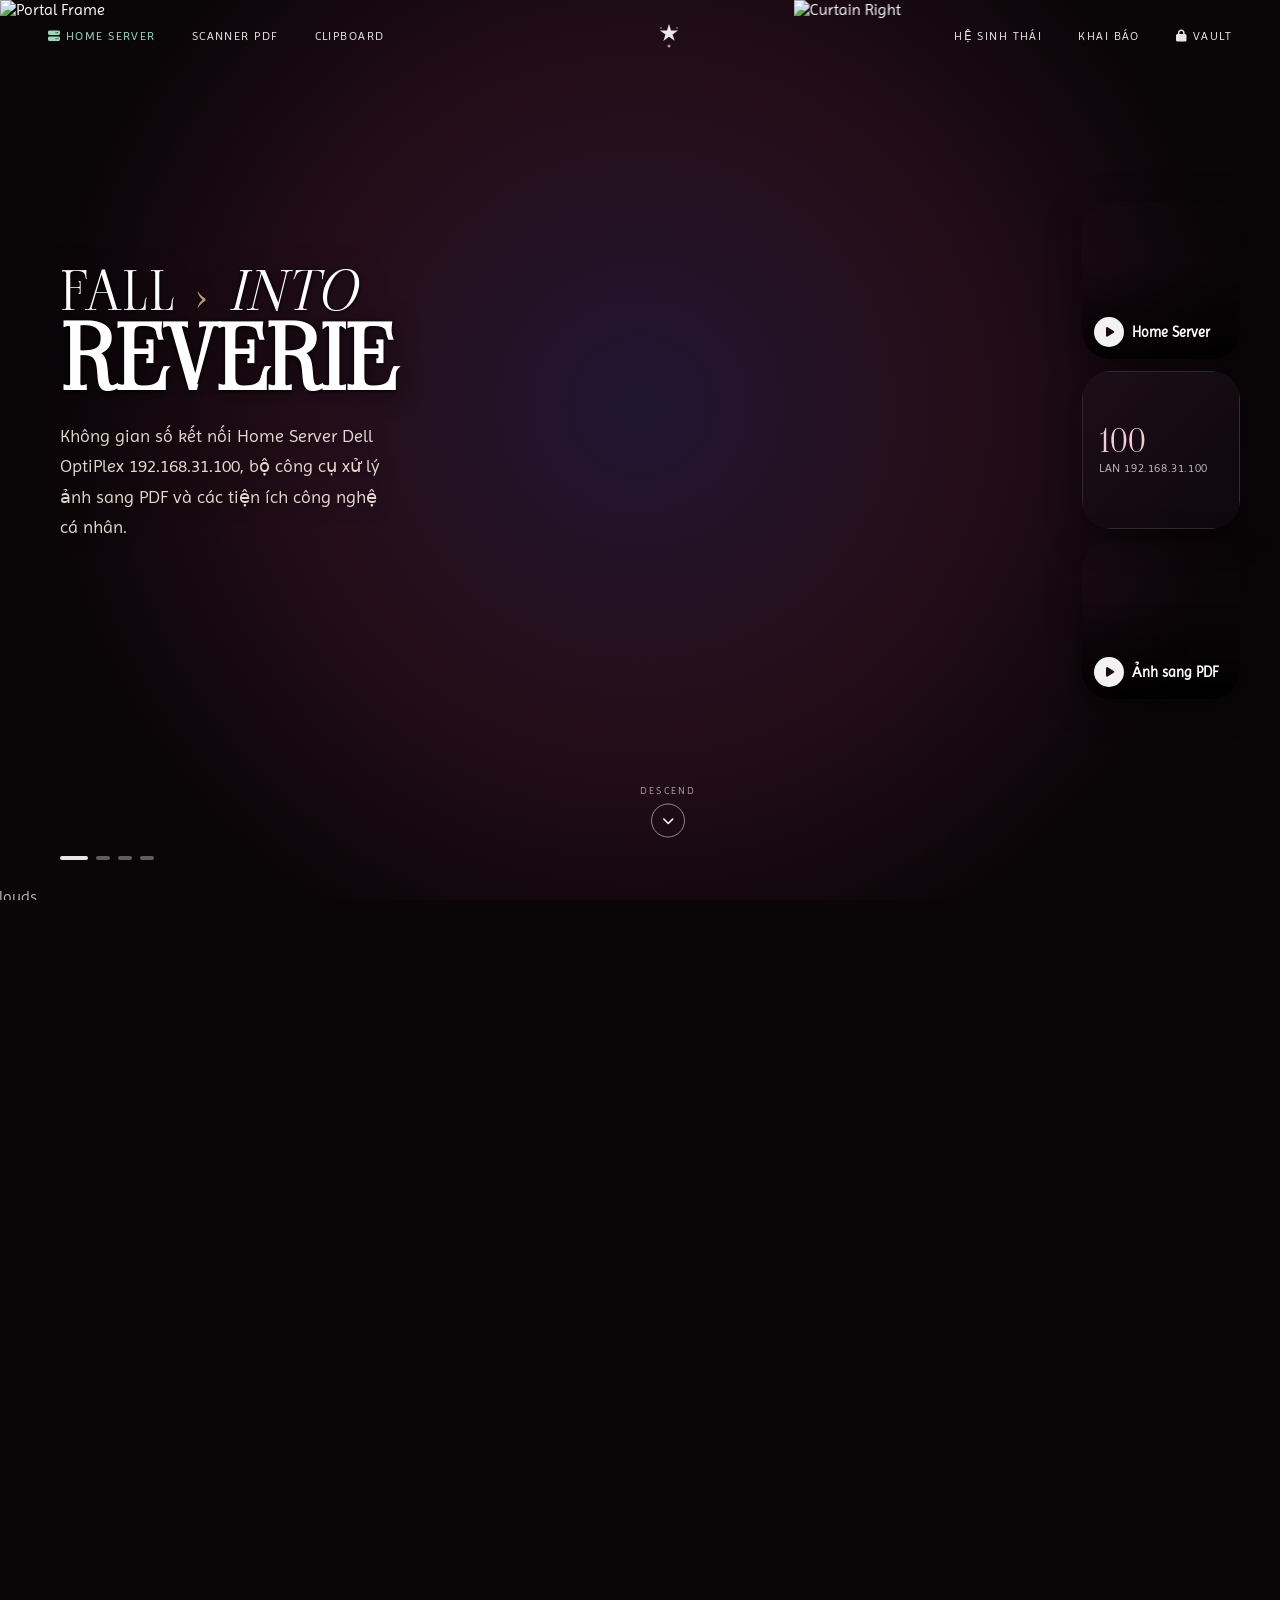
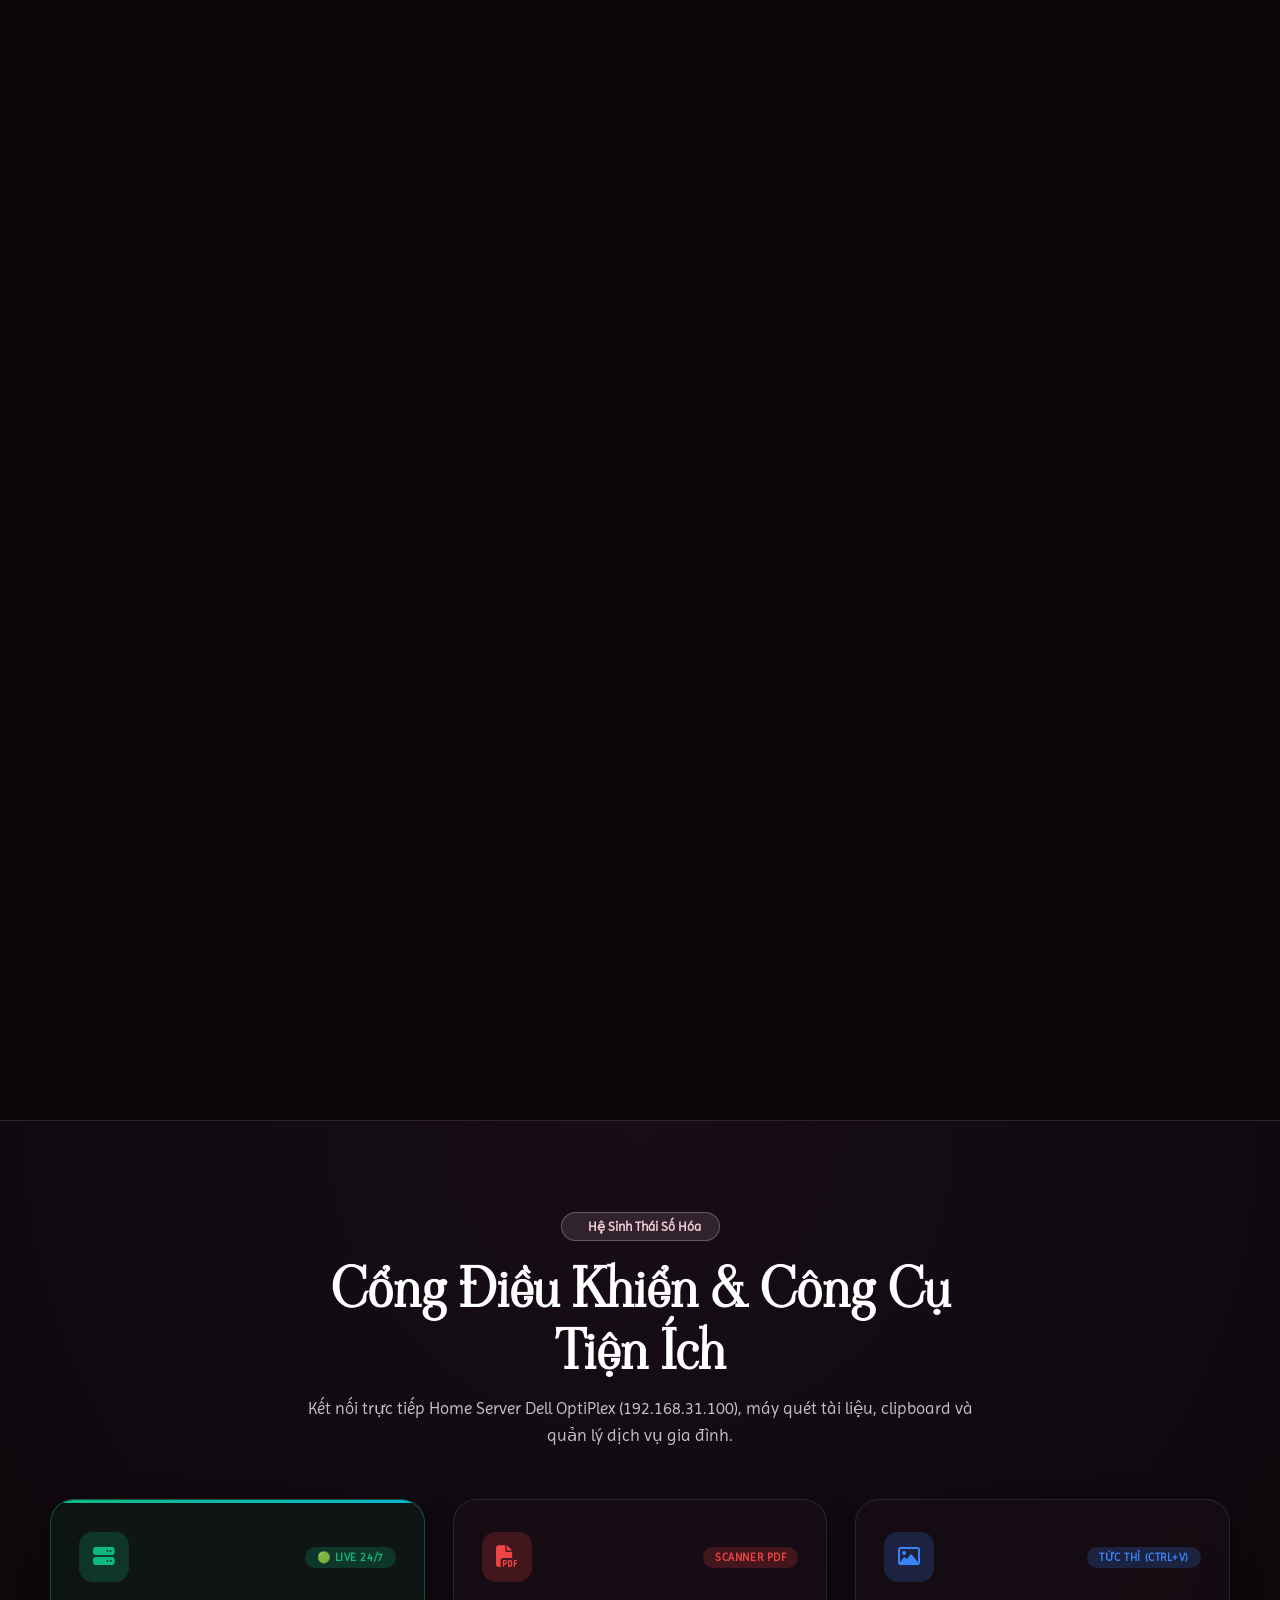
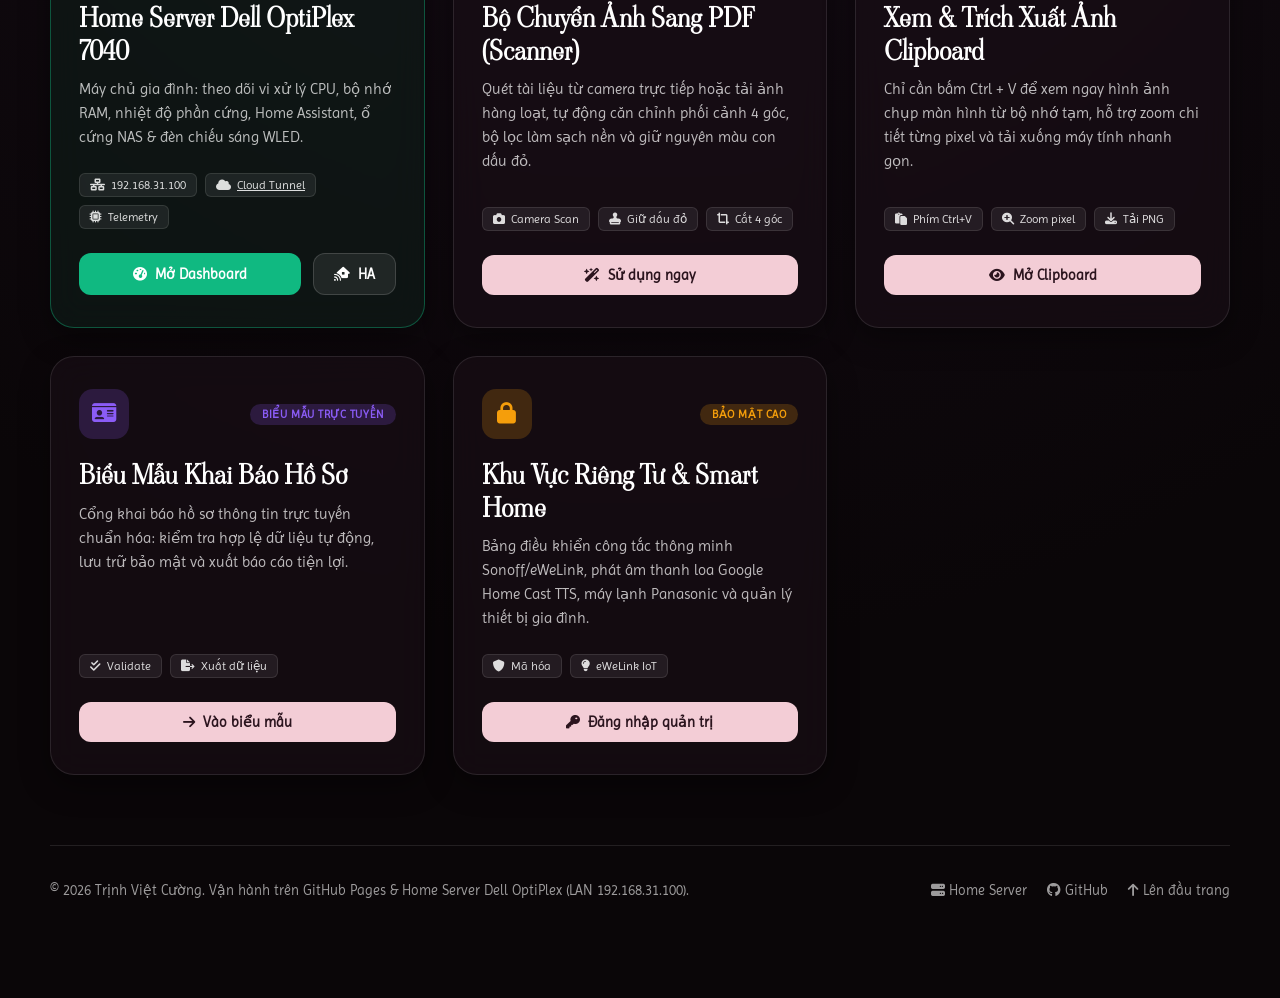
==== index.html @ d4687a75 "fix: resolve black void on scroll by adding seamless ecosystem flow, fixing arc card rotation math, " ====
<!DOCTYPE html>
<html lang="vi">
<head>
  <meta charset="UTF-8" />
  <meta name="viewport" content="width=device-width, initial-scale=1.0" />
  <title>Step Into Wonder | Cuongtv Portal & Home Server</title>
  <meta name="description" content="Step Into Wonder — An immersive parallax scroll landing experience & personal home server portal." />

  <!-- Google Fonts: Viaoda Libre & Imprima -->
  <link rel="preconnect" href="https://fonts.googleapis.com" />
  <link rel="preconnect" href="https://fonts.gstatic.com" crossorigin />
  <link href="https://fonts.googleapis.com/css2?family=Viaoda+Libre&family=Imprima&display=swap" rel="stylesheet" />

  <!-- Font Awesome Icons -->
  <link rel="stylesheet" href="https://cdnjs.cloudflare.com/ajax/libs/font-awesome/6.5.1/css/all.min.css" />

  <style>
    /* ========================================================
       GLOBAL & RESET
       ======================================================== */
    *, *::before, *::after {
      box-sizing: border-box;
      margin: 0;
      padding: 0;
    }

    html {
      scroll-behavior: smooth;
    }

    body {
      width: 100%;
      background-color: #0a0608;
      color: #ffffff;
      font-family: 'Imprima', sans-serif;
      overflow-x: hidden;
      scrollbar-gutter: stable;
    }

    a {
      color: inherit;
      text-decoration: none;
    }

    /* Cross-Document View Transitions */
    @media (prefers-reduced-motion: no-preference) {
      @view-transition {
        navigation: auto;
      }
      ::view-transition-old(root) {
        animation: 0.3s ease-out both fade-out;
      }
      ::view-transition-new(root) {
        animation: 0.35s ease-out both fade-in;
      }
    }
    @keyframes fade-out { to { opacity: 0; } }
    @keyframes fade-in { from { opacity: 0; } }

    @keyframes bobUp {
      0%, 100% { transform: translateY(0); }
      50% { transform: translateY(-6px); }
    }

    @keyframes pulseGlow {
      0%, 100% { opacity: 0.7; transform: scale(1); }
      50% { opacity: 1; transform: scale(1.05); }
    }

    /* ========================================================
       PARALLAX CONTAINER (480vh scroll track)
       ======================================================== */
    .parallax-container {
      height: 480vh;
      position: relative;
      width: 100%;
      background: #0a0608;
    }

    .sticky-viewport {
      position: sticky;
      top: 0;
      left: 0;
      width: 100%;
      height: 100vh;
      overflow: hidden;
      background: #0a0608;
    }

    /* Layer Base */
    .layer {
      position: absolute;
      top: 0;
      left: 0;
      width: 100%;
      height: 100%;
      will-change: transform, opacity;
      user-select: none;
    }

    /* Layer 1: World Background (z 0) - Enlarged to prevent mouse parallax black edge leaks */
    .layer-world {
      z-index: 0;
      width: 108%;
      height: 108%;
      top: -4%;
      left: -4%;
      object-fit: cover;
      transform-origin: 50% 50%;
    }

    /* Cosmic Glow overlay between world and clouds */
    .layer-world-glow {
      z-index: 1;
      position: absolute;
      inset: 0;
      background: radial-gradient(circle at 50% 45%, rgba(139, 92, 246, 0.18) 0%, rgba(236, 72, 153, 0.12) 40%, transparent 75%);
      pointer-events: none;
    }

    /* Layer 2: Bottom Clouds (z 10) */
    .layer-clouds {
      z-index: 10;
      top: auto;
      bottom: -6px;
      left: -2%;
      width: 104%;
      height: auto;
      transform-origin: 50% 100%;
      pointer-events: none;
    }

    /* Layer 3: Arc Card Slider (z 25) - Placed above clouds and bottom fade for maximum clarity */
    .layer-arc-slider {
      z-index: 25;
      position: absolute;
      left: 50%;
      bottom: 80px;
      transform: translateX(-50%);
      width: 100%;
      height: 380px;
      pointer-events: auto;
    }
    @media (max-width: 767px) {
      .layer-arc-slider {
        bottom: 50px;
        height: 280px;
      }
    }

    /* Layer 4: Portal Frame (z 15) */
    .layer-portal {
      z-index: 15;
      object-fit: cover;
      transform-origin: 52% 38%;
      pointer-events: none;
    }

    /* Layer 5: Bottom Fade (z 16) */
    .layer-bottom-fade {
      z-index: 16;
      top: auto;
      bottom: 0;
      height: 42%;
      background: linear-gradient(to top, rgba(10, 6, 8, 0.45) 0%, transparent 100%);
      pointer-events: none;
    }

    /* Layer 6 & 7: Curtains Left & Right (z 16) */
    .layer-curtain-left {
      z-index: 16;
      object-fit: cover;
      object-position: right center;
      transform-origin: left center;
      pointer-events: none;
    }

    .layer-curtain-right {
      z-index: 16;
      object-fit: cover;
      object-position: left center;
      transform-origin: right center;
      pointer-events: none;
    }

    /* Layer 8: Top Fade (z 45) */
    .layer-top-fade {
      z-index: 45;
      height: 42vh;
      background: linear-gradient(to bottom, rgba(10, 6, 8, 0.6) 0%, transparent 100%);
      pointer-events: none;
    }

    /* ========================================================
       NAVIGATION (z 50)
       ======================================================== */
    .nav-bar {
      position: absolute;
      top: 0;
      left: 0;
      width: 100%;
      z-index: 50;
      display: flex;
      justify-content: space-between;
      align-items: center;
      padding: 22px 48px;
    }
    @media (max-width: 767px) {
      .nav-bar {
        padding: 18px 20px;
      }
    }

    .nav-group {
      display: flex;
      align-items: center;
      gap: 36px;
    }
    @media (max-width: 767px) {
      .nav-group {
        gap: 16px;
      }
    }

    .nav-link {
      font-family: 'Imprima', sans-serif;
      font-size: 12px;
      letter-spacing: 0.12em;
      text-transform: uppercase;
      color: #ffffff;
      opacity: 0.9;
      transition: opacity 0.2s, color 0.2s;
    }
    .nav-link:hover {
      opacity: 1;
      color: #f3cdd6;
    }
    @media (max-width: 767px) {
      .nav-link {
        font-size: 11px;
      }
      .nav-desktop-only {
        display: none !important;
      }
    }

    .star-logo {
      width: 28px;
      height: 28px;
      display: inline-block;
      vertical-align: middle;
      cursor: pointer;
      transition: transform 0.4s ease;
    }
    .star-logo:hover {
      transform: rotate(72deg) scale(1.1);
    }

    /* ========================================================
       SCENE 1 UI (z 20)
       ======================================================== */
    .scene1-ui {
      position: absolute;
      inset: 0;
      z-index: 20;
      pointer-events: none;
      transition: opacity 0.3s ease;
    }

    .s1-desktop-hero {
      position: absolute;
      top: 46%;
      left: 60px;
      max-width: 460px;
      transform: translateY(-50%);
      color: #ffffff;
      text-shadow: 0 2px 24px rgba(0,0,0,0.8), 0 1px 4px rgba(0,0,0,0.95);
      pointer-events: auto;
      opacity: 0;
      transform: translateY(-40%);
      transition: opacity 0.9s ease 0.3s, transform 0.9s ease 0.3s;
    }

    .s1-heading-sub {
      font-family: 'Viaoda Libre', serif;
      font-size: clamp(32px, 4.5vw, 54px);
      line-height: 1.1;
      letter-spacing: 0.04em;
    }
    .s1-heading-sub .accent-arrow {
      color: rgba(255, 220, 180, 0.7);
      font-size: 0.8em;
      margin: 0 4px;
    }
    .s1-heading-sub .italic-into {
      font-style: italic;
    }

    .s1-heading-main {
      font-family: 'Viaoda Libre', serif;
      font-size: clamp(50px, 7.5vw, 88px);
      line-height: 0.9;
      letter-spacing: -0.02em;
      margin-bottom: 20px;
    }

    .s1-subtext {
      font-size: 18px;
      line-height: 1.7;
      color: rgba(255, 245, 235, 0.88);
      max-width: 320px;
      margin-bottom: 24px;
      text-shadow: 0 2px 16px rgba(0,0,0,0.8);
    }

    /* Desktop Cards on Right */
    .s1-desktop-cards {
      position: absolute;
      right: 40px;
      top: 50%;
      transform: translateY(-50%);
      display: flex;
      flex-direction: column;
      gap: 12px;
      pointer-events: auto;
      opacity: 0;
      transform: translateY(-40%);
      transition: opacity 0.9s ease 0.55s, transform 0.9s ease 0.55s;
    }

    .s1-card {
      width: 158px;
      height: 158px;
      border-radius: 28px;
      box-shadow: 0 8px 32px rgba(0, 0, 0, 0.5);
      position: relative;
      overflow: hidden;
      background-size: cover;
      background-position: center;
      transition: transform 0.3s ease, box-shadow 0.3s ease;
      cursor: pointer;
      display: block;
    }
    .s1-card:hover {
      transform: translateY(-4px) scale(1.03);
      box-shadow: 0 14px 40px rgba(0, 0, 0, 0.7);
    }

    .s1-card-overlay {
      position: absolute;
      bottom: 0;
      left: 0;
      width: 100%;
      height: 60%;
      background: linear-gradient(to top, rgba(0,0,0,0.85) 0%, transparent 100%);
    }

    .s1-card-content {
      position: absolute;
      bottom: 12px;
      left: 12px;
      right: 12px;
      display: flex;
      align-items: center;
      gap: 8px;
      z-index: 2;
    }

    .play-circle {
      width: 30px;
      height: 30px;
      border-radius: 50%;
      background: rgba(255,255,255,0.95);
      color: #1a0a10;
      display: flex;
      align-items: center;
      justify-content: center;
      font-size: 11px;
      padding-left: 2px;
    }

    .card-label {
      font-size: 14px;
      font-weight: 600;
      color: #ffffff;
      text-shadow: 0 1px 4px rgba(0,0,0,0.8);
    }

    .number-card-body {
      padding: 16px;
      display: flex;
      flex-direction: column;
      justify-content: center;
      height: 100%;
      background: linear-gradient(135deg, rgba(30, 15, 25, 0.9), rgba(15, 8, 12, 0.95));
      backdrop-filter: blur(12px);
      border: 1px solid rgba(255,255,255,0.12);
    }
    .number-val {
      font-family: 'Viaoda Libre', serif;
      font-size: 32px;
      color: #f3cdd6;
      line-height: 1;
      margin-bottom: 4px;
    }
    .number-lbl {
      font-size: 12px;
      color: rgba(255,255,255,0.7);
      text-transform: uppercase;
      letter-spacing: 0.05em;
    }

    /* Slider dots */
    .s1-slider-dots {
      position: absolute;
      bottom: 40px;
      left: 60px;
      display: flex;
      align-items: center;
      gap: 8px;
      opacity: 0;
      transition: opacity 0.9s ease 0.8s;
    }
    .dot {
      height: 4px;
      border-radius: 2px;
      background: rgba(255,255,255,0.35);
    }
    .dot.active {
      width: 28px;
      background: rgba(255,255,255,0.9);
    }
    .dot.inactive {
      width: 14px;
    }

    /* Scroll Cue */
    .s1-scroll-cue {
      position: absolute;
      bottom: 36px;
      left: 50%;
      transform: translateX(-50%);
      display: flex;
      flex-direction: column;
      align-items: center;
      gap: 8px;
      opacity: 0;
      transition: opacity 0.9s ease 0.9s;
    }
    .scroll-cue-text {
      font-size: 10px;
      letter-spacing: 0.22em;
      text-transform: uppercase;
      color: rgba(255,255,255,0.6);
    }
    .scroll-cue-circle {
      width: 34px;
      height: 34px;
      border-radius: 50%;
      border: 1.5px solid rgba(255,255,255,0.5);
      display: flex;
      align-items: center;
      justify-content: center;
      color: #ffffff;
      font-size: 12px;
      animation: bobUp 1.8s ease-in-out infinite;
    }

    /* Mobile Scene 1 */
    @media (max-width: 1099px) {
      .s1-desktop-hero {
        top: 48%;
        left: 50%;
        transform: translate(-50%, -50%);
        text-align: center;
        width: calc(100% - 48px);
      }
      .s1-subtext {
        margin: 0 auto 20px;
      }
      .s1-desktop-cards {
        display: none;
      }
      .s1-slider-dots {
        left: 50%;
        transform: translateX(-50%);
        bottom: 28px;
      }
      .s1-scroll-cue {
        display: none;
      }
    }

    /* UI Visible Trigger */
    .ui-visible .s1-desktop-hero,
    .ui-visible .s1-desktop-cards,
    .ui-visible .s1-slider-dots,
    .ui-visible .s1-scroll-cue {
      opacity: 1;
      transform: translateY(-50%);
    }
    .ui-visible .s1-slider-dots {
      transform: none;
    }
    @media (max-width: 1099px) {
      .ui-visible .s1-desktop-hero {
        transform: translate(-50%, -50%);
      }
      .ui-visible .s1-slider-dots {
        transform: translateX(-50%);
      }
    }

    /* ========================================================
       SCENE 2 UI (z 46)
       ======================================================== */
    .scene2-ui {
      position: absolute;
      top: 0;
      left: 0;
      width: 100%;
      z-index: 46;
      display: flex;
      flex-direction: column;
      align-items: center;
      text-align: center;
      margin-top: 10vh;
      pointer-events: none;
      padding: 0 24px;
    }
    @media (max-width: 767px) {
      .scene2-ui {
        margin-top: 7vh;
      }
    }

    .s2-heading {
      font-family: 'Viaoda Libre', serif;
      font-size: clamp(36px, 6.5vw, 76px);
      letter-spacing: 0.03em;
      line-height: 1.05;
      color: #ffffff;
      text-shadow: 0 2px 24px rgba(0, 0, 0, 0.6);
      margin-bottom: 12px;
    }
    @media (max-width: 767px) {
      .s2-heading {
        font-size: clamp(26px, 8vw, 42px);
      }
    }

    .s2-subtext {
      font-family: 'Imprima', sans-serif;
      font-size: 19px;
      line-height: 1.6;
      letter-spacing: -0.01em;
      max-width: 500px;
      color: rgba(255, 255, 255, 0.88);
      text-shadow: 0 2px 14px rgba(0, 0, 0, 0.7);
    }
    @media (max-width: 767px) {
      .s2-subtext {
        font-size: 14px;
        max-width: 280px;
      }
    }

    .s2-scroll-hint {
      display: inline-flex;
      align-items: center;
      gap: 10px;
      margin-top: 18px;
      padding: 8px 18px;
      background: rgba(255, 255, 255, 0.12);
      backdrop-filter: blur(8px);
      border: 1px solid rgba(255, 255, 255, 0.25);
      border-radius: 9999px;
      font-size: 13px;
      color: #f3cdd6;
      font-weight: 600;
      letter-spacing: 0.05em;
      box-shadow: 0 4px 18px rgba(0,0,0,0.4);
      animation: pulseGlow 2.5s infinite;
      pointer-events: auto;
    }

    /* ========================================================
       ARC CARD SLIDER COMPONENT (z 12)
       ======================================================== */
    .arc-card {
      position: absolute;
      width: 220px;
      height: 230px;
      border-radius: 26px;
      box-shadow: 0 12px 40px rgba(0, 0, 0, 0.35), 0 0 0 1px rgba(255, 255, 255, 0.2);
      padding: 24px 20px 20px;
      display: flex;
      flex-direction: column;
      justify-content: space-between;
      cursor: pointer;
      pointer-events: auto;
      transition: box-shadow 0.3s ease, transform 0.2s ease;
      will-change: transform, opacity;
      backdrop-filter: blur(4px);
    }
    .arc-card:hover {
      box-shadow: 0 18px 55px rgba(243, 205, 214, 0.45), 0 0 0 2px #ffffff;
    }
    @media (max-width: 767px) {
      .arc-card {
        width: 160px;
        height: 175px;
        border-radius: 18px;
        padding: 16px 14px 14px;
      }
    }

    .arc-card-top-row {
      display: flex;
      justify-content: space-between;
      align-items: center;
      width: 100%;
    }

    .arc-card-tag {
      font-size: 10px;
      font-weight: 700;
      text-transform: uppercase;
      letter-spacing: 0.05em;
      padding: 3px 8px;
      border-radius: 9999px;
      background: rgba(58, 37, 48, 0.12);
      color: rgba(58, 37, 48, 0.85);
      border: 1px solid rgba(58, 37, 48, 0.2);
    }
    @media (max-width: 767px) {
      .arc-card-tag {
        font-size: 9px;
        padding: 2px 6px;
      }
    }

    .arc-card-num {
      width: 24px;
      height: 24px;
      border-radius: 50%;
      border: 1.5px solid rgba(80, 50, 60, 0.35);
      color: rgba(80, 50, 60, 0.7);
      font-size: 10px;
      font-family: 'Imprima', sans-serif;
      display: flex;
      align-items: center;
      justify-content: center;
      font-weight: 700;
      flex-shrink: 0;
    }

    .arc-card-title {
      font-family: 'Viaoda Libre', serif;
      font-size: 26px;
      color: #3a2530;
      line-height: 1.1;
      margin-bottom: 6px;
      font-weight: 700;
    }
    @media (max-width: 767px) {
      .arc-card-title {
        font-size: 19px;
      }
    }

    .arc-card-desc {
      font-family: 'Imprima', sans-serif;
      font-size: 13px;
      line-height: 1.35;
      color: rgba(58, 37, 48, 0.75);
    }
    @media (max-width: 767px) {
      .arc-card-desc {
        font-size: 11px;
        line-height: 1.25;
      }
    }

    /* ========================================================
       SECTION 3: HỆ SINH THÁI DỊCH VỤ & TIỆN ÍCH (SEAMLESS FLOW)
       Eliminates the end-of-scroll black void by naturally
       continuing the experience into the full services portal!
       ======================================================== */
    .ecosystem-section {
      position: relative;
      background: radial-gradient(circle at 50% 0%, #170d18 0%, #0a0608 70%);
      padding: 90px 24px 100px;
      border-top: 1px solid rgba(243, 205, 214, 0.15);
      z-index: 30;
    }

    .ecosystem-container {
      max-width: 1180px;
      margin: 0 auto;
    }

    .ecosystem-header {
      text-align: center;
      max-width: 700px;
      margin: 0 auto 50px;
    }

    .ecosystem-badge {
      display: inline-flex;
      align-items: center;
      gap: 8px;
      padding: 6px 18px;
      background: rgba(243, 205, 214, 0.12);
      border: 1px solid rgba(243, 205, 214, 0.3);
      border-radius: 9999px;
      color: #f3cdd6;
      font-size: 13px;
      font-weight: 600;
      margin-bottom: 16px;
    }

    .ecosystem-title {
      font-family: 'Viaoda Libre', serif;
      font-size: clamp(34px, 5vw, 54px);
      line-height: 1.15;
      color: #ffffff;
      margin-bottom: 14px;
    }

    .ecosystem-desc {
      font-size: 17px;
      color: rgba(255, 255, 255, 0.75);
      line-height: 1.6;
    }

    .ecosystem-grid {
      display: grid;
      grid-template-columns: repeat(auto-fit, minmax(340px, 1fr));
      gap: 28px;
      margin-bottom: 70px;
    }

    .eco-card {
      background: rgba(25, 14, 22, 0.65);
      backdrop-filter: blur(16px);
      border: 1px solid rgba(255, 255, 255, 0.1);
      border-radius: 24px;
      padding: 32px 28px;
      display: flex;
      flex-direction: column;
      box-shadow: 0 10px 30px rgba(0, 0, 0, 0.4);
      transition: transform 0.3s ease, border-color 0.3s ease, box-shadow 0.3s ease;
      position: relative;
      overflow: hidden;
    }

    .eco-card::before {
      content: '';
      position: absolute;
      top: 0;
      left: 0;
      right: 0;
      height: 3px;
      background: linear-gradient(90deg, #f3cdd6, #c3e3f4);
      opacity: 0;
      transition: opacity 0.3s ease;
    }

    .eco-card:hover {
      transform: translateY(-8px);
      border-color: rgba(243, 205, 214, 0.4);
      box-shadow: 0 20px 45px rgba(0, 0, 0, 0.6);
    }

    .eco-card:hover::before {
      opacity: 1;
    }

    .eco-card.featured-server {
      border-color: rgba(16, 185, 129, 0.4);
      background: rgba(16, 32, 26, 0.55);
    }
    .eco-card.featured-server::before {
      background: linear-gradient(90deg, #10b981, #06b6d4);
      opacity: 1;
    }

    .eco-card-top {
      display: flex;
      align-items: center;
      justify-content: space-between;
      margin-bottom: 20px;
    }

    .eco-icon {
      width: 50px;
      height: 50px;
      border-radius: 14px;
      display: flex;
      align-items: center;
      justify-content: center;
      font-size: 1.35rem;
    }

    .eco-badge {
      font-size: 11px;
      font-weight: 700;
      letter-spacing: 0.05em;
      padding: 4px 12px;
      border-radius: 9999px;
      text-transform: uppercase;
    }

    .eco-title {
      font-family: 'Viaoda Libre', serif;
      font-size: 26px;
      color: #ffffff;
      margin-bottom: 10px;
      line-height: 1.25;
    }

    .eco-desc {
      font-size: 15px;
      color: rgba(255, 255, 255, 0.72);
      line-height: 1.6;
      margin-bottom: 24px;
      flex-grow: 1;
    }

    .eco-tags {
      display: flex;
      flex-wrap: wrap;
      gap: 8px;
      margin-bottom: 24px;
    }

    .eco-tag {
      font-size: 12px;
      padding: 4px 10px;
      border-radius: 6px;
      background: rgba(255, 255, 255, 0.07);
      color: rgba(255, 255, 255, 0.85);
      border: 1px solid rgba(255, 255, 255, 0.1);
      display: inline-flex;
      align-items: center;
      gap: 6px;
    }

    .eco-btn {
      display: inline-flex;
      align-items: center;
      justify-content: center;
      gap: 8px;
      padding: 12px 20px;
      border-radius: 12px;
      font-size: 14px;
      font-weight: 600;
      transition: all 0.25s ease;
      cursor: pointer;
    }

    .eco-btn-primary {
      background: #f3cdd6;
      color: #2b141e;
    }
    .eco-btn-primary:hover {
      background: #ffffff;
      transform: translateY(-2px);
      box-shadow: 0 4px 16px rgba(243, 205, 214, 0.4);
    }

    .eco-btn-server {
      background: #10b981;
      color: #ffffff;
    }
    .eco-btn-server:hover {
      background: #059669;
      transform: translateY(-2px);
      box-shadow: 0 4px 16px rgba(16, 185, 129, 0.4);
    }

    .eco-btn-secondary {
      background: rgba(255, 255, 255, 0.08);
      color: #ffffff;
      border: 1px solid rgba(255, 255, 255, 0.15);
    }
    .eco-btn-secondary:hover {
      background: rgba(255, 255, 255, 0.15);
      border-color: #f3cdd6;
    }

    /* Footer */
    .ecosystem-footer {
      border-top: 1px solid rgba(255, 255, 255, 0.1);
      padding-top: 36px;
      display: flex;
      justify-content: space-between;
      align-items: center;
      flex-wrap: wrap;
      gap: 20px;
      font-size: 14px;
      color: rgba(255, 255, 255, 0.6);
    }

    .footer-links {
      display: flex;
      gap: 20px;
    }
    .footer-links a:hover {
      color: #f3cdd6;
    }
  </style>
</head>
<body>

  <!-- ========================================================
       PARALLAX CONTAINER (480vh scroll track)
       ======================================================== -->
  <div class="parallax-container" id="parallaxContainer">
    <div class="sticky-viewport" id="stickyViewport">

      <!-- LAYER 1: World Background (z 0) -->
      <img
        src="https://plugin-assets.open-design.ai/plugins/dreamcore-landing/image_2_gkcdlx-5f252f.webp"
        alt="Dream World Background"
        class="layer layer-world"
        id="worldBg"
      />
      <div class="layer-world-glow"></div>

      <!-- LAYER 2: Bottom Clouds (z 10) -->
      <img
        src="https://plugin-assets.open-design.ai/plugins/dreamcore-landing/bottom_clouds_xskut6-c56b42.webp"
        alt="Clouds"
        class="layer layer-clouds"
        id="bottomClouds"
      />

      <!-- LAYER 3: Arc Card Slider (z 12) -->
      <div class="layer-arc-slider" id="arcCardSlider">
        <!-- Rendered dynamically by Arc Slider Math -->
      </div>

      <!-- LAYER 4: Portal Frame (z 15) -->
      <img
        src="https://plugin-assets.open-design.ai/plugins/dreamcore-landing/image_1_vdzwae-464f73.webp"
        alt="Portal Frame"
        class="layer layer-portal"
        id="portalBg"
      />

      <!-- LAYER 5: Bottom Fade (z 16) -->
      <div class="layer-bottom-fade"></div>

      <!-- LAYER 6: Curtain Left (z 16) -->
      <img
        src="https://plugin-assets.open-design.ai/plugins/dreamcore-landing/curtain_left_znkmva-f9eb4c.webp"
        alt="Curtain Left"
        class="layer layer-curtain-left"
        id="curtainLeft"
      />

      <!-- LAYER 7: Curtain Right (z 16) -->
      <img
        src="https://plugin-assets.open-design.ai/plugins/dreamcore-landing/curtain_right_paeyym-9fa947.webp"
        alt="Curtain Right"
        class="layer layer-curtain-right"
        id="curtainRight"
      />

      <!-- LAYER 8: Top Fade (z 45) -->
      <div class="layer-top-fade"></div>

      <!-- ========================================================
           NAVIGATION (z 50)
           ======================================================== -->
      <header class="nav-bar">
        <div class="nav-group">
          <a href="server.html" class="nav-link" style="color: #a7f3d0;"><i class="fa-solid fa-server"></i> Home Server</a>
          <a href="image-to-pdf.html" class="nav-link nav-desktop-only">Scanner PDF</a>
          <a href="clipboard.html" class="nav-link nav-desktop-only">Clipboard</a>
        </div>

        <!-- StarLogo -->
        <a href="#top" title="Cuongtv Portal" aria-label="Portal Home">
          <svg class="star-logo" viewBox="0 0 28 28" fill="none">
            <path
              d="M14 2l2.09 6.42H23l-5.45 3.96 2.09 6.42L14 14.84l-5.64 4.06 2.09-6.42L4.96 8.42h6.95L14 2z"
              fill="#ffffff"
              fill-opacity="0.9"
            />
            <circle cx="14" cy="24" r="1.5" fill="#ffffff" fill-opacity="0.6" />
            <circle cx="6" cy="6" r="1" fill="#ffffff" fill-opacity="0.4" />
            <circle cx="22" cy="6" r="1" fill="#ffffff" fill-opacity="0.4" />
          </svg>
        </a>

        <div class="nav-group">
          <a href="#ecosystem" class="nav-link nav-desktop-only">Hệ sinh thái</a>
          <a href="form.html" class="nav-link nav-desktop-only">Khai báo</a>
          <a href="login.html" class="nav-link"><i class="fa-solid fa-lock"></i> Vault</a>
        </div>
      </header>

      <!-- ========================================================
           SCENE 1 UI (z 20)
           ======================================================== -->
      <div class="scene1-ui" id="scene1UI">
        <div class="s1-desktop-hero">
          <div class="s1-heading-sub">
            FALL <span class="accent-arrow">›</span> <span class="italic-into">INTO</span>
          </div>
          <h1 class="s1-heading-main">REVERIE</h1>
          <p class="s1-subtext">
            Không gian số kết nối Home Server Dell OptiPlex 192.168.31.100, bộ công cụ xử lý ảnh sang PDF và các tiện ích công nghệ cá nhân.
          </p>
        </div>

        <!-- Desktop Reel Cards on Right -->
        <div class="s1-desktop-cards">
          <a href="server.html" class="s1-card" style="background-image: url('https://plugin-assets.open-design.ai/plugins/dreamcore-landing/hf_20260525_160507_2ccbb4eb-1469-484f-af25-59168ad9a233-0c7429.webp&w=1280&q=85');">
            <div class="s1-card-overlay"></div>
            <div class="s1-card-content">
              <span class="play-circle"><i class="fa-solid fa-play"></i></span>
              <span class="card-label">Home Server</span>
            </div>
          </a>

          <div class="s1-card number-card">
            <div class="number-card-body">
              <div class="number-val">100</div>
              <div class="number-lbl">LAN 192.168.31.100</div>
            </div>
          </div>

          <a href="image-to-pdf.html" class="s1-card" style="background-image: url('https://plugin-assets.open-design.ai/plugins/dreamcore-landing/hf_20260525_160706_1c153d04-0dfb-4ac9-a4ef-e74f301c329c-8b9d4e.webp&w=1280&q=85');">
            <div class="s1-card-overlay"></div>
            <div class="s1-card-content">
              <span class="play-circle"><i class="fa-solid fa-play"></i></span>
              <span class="card-label">Ảnh sang PDF</span>
            </div>
          </a>
        </div>

        <!-- Slider dots -->
        <div class="s1-slider-dots">
          <div class="dot active"></div>
          <div class="dot inactive"></div>
          <div class="dot inactive"></div>
          <div class="dot inactive"></div>
        </div>

        <!-- Scroll Cue -->
        <div class="s1-scroll-cue">
          <span class="scroll-cue-text">DESCEND</span>
          <div class="scroll-cue-circle">
            <i class="fa-solid fa-chevron-down"></i>
          </div>
        </div>
      </div>

      <!-- ========================================================
           SCENE 2 UI (z 46)
           ======================================================== -->
      <div class="scene2-ui" id="scene2UI">
        <h2 class="s2-heading">FORGE BEYOND THE REAL</h2>
        <p class="s2-subtext">
          Singular voyages to astonishing destinations, shaped for those who seek beauty beyond the ordinary and the known.
        </p>
        <a href="#ecosystem" class="s2-scroll-hint" id="s2ScrollHint">
          <i class="fa-solid fa-arrow-down"></i> Cuộn tiếp để vào Cổng Dịch Vụ Home Server
        </a>
      </div>

    </div>
  </div>

  <!-- ========================================================
       SECTION 3: HỆ SINH THÁI DỊCH VỤ & TIỆN ÍCH (SEAMLESS FLOW)
       ======================================================== -->
  <section class="ecosystem-section" id="ecosystem">
    <div class="ecosystem-container">
      <div class="ecosystem-header">
        <span class="ecosystem-badge"><i class="fa-solid fa-sparkles"></i> Hệ Sinh Thái Số Hóa</span>
        <h2 class="ecosystem-title">Cổng Điều Khiển & Công Cụ Tiện Ích</h2>
        <p class="ecosystem-desc">
          Kết nối trực tiếp Home Server Dell OptiPlex (192.168.31.100), máy quét tài liệu, clipboard và quản lý dịch vụ gia đình.
        </p>
      </div>

      <div class="ecosystem-grid">
        <!-- Card 1: Home Server Dell OptiPlex -->
        <article class="eco-card featured-server">
          <div class="eco-card-top">
            <div class="eco-icon" style="background: rgba(16, 185, 129, 0.2); color: #10b981;">
              <i class="fa-solid fa-server"></i>
            </div>
            <span class="eco-badge" style="background: rgba(16, 185, 129, 0.2); color: #10b981;">🟢 Live 24/7</span>
          </div>
          <h3 class="eco-title">Home Server Dell OptiPlex 7040</h3>
          <p class="eco-desc">
            Máy chủ gia đình: theo dõi vi xử lý CPU, bộ nhớ RAM, nhiệt độ phần cứng, Home Assistant, ổ cứng NAS & đèn chiếu sáng WLED.
          </p>
          <div class="eco-tags">
            <span class="eco-tag"><i class="fa-solid fa-network-wired"></i> 192.168.31.100</span>
            <span class="eco-tag" id="ecoTunnelTag"><i class="fa-solid fa-cloud"></i> Cloudflare Tunnel</span>
            <span class="eco-tag"><i class="fa-solid fa-microchip"></i> Telemetry</span>
          </div>
          <div style="display: flex; gap: 12px; margin-top: auto;">
            <a href="server.html" class="eco-btn eco-btn-server" style="flex: 1;">
              <i class="fa-solid fa-gauge-high"></i> Mở Dashboard
            </a>
            <a href="http://192.168.31.100:8123" target="_blank" rel="noopener" class="eco-btn eco-btn-secondary" title="Mở Home Assistant">
              <i class="fa-solid fa-house-signal"></i> HA
            </a>
          </div>
        </article>

        <!-- Card 2: Image to PDF Scanner -->
        <article class="eco-card">
          <div class="eco-card-top">
            <div class="eco-icon" style="background: rgba(239, 68, 68, 0.2); color: #ef4444;">
              <i class="fa-solid fa-file-pdf"></i>
            </div>
            <span class="eco-badge" style="background: rgba(239, 68, 68, 0.2); color: #ef4444;">Scanner PDF</span>
          </div>
          <h3 class="eco-title">Bộ Chuyển Ảnh Sang PDF (Scanner)</h3>
          <p class="eco-desc">
            Quét tài liệu từ camera trực tiếp hoặc tải ảnh hàng loạt, tự động căn chỉnh phối cảnh 4 góc, bộ lọc làm sạch nền và giữ nguyên màu con dấu đỏ.
          </p>
          <div class="eco-tags">
            <span class="eco-tag"><i class="fa-solid fa-camera"></i> Camera Scan</span>
            <span class="eco-tag"><i class="fa-solid fa-stamp"></i> Giữ dấu đỏ</span>
            <span class="eco-tag"><i class="fa-solid fa-crop-simple"></i> Cắt 4 góc</span>
          </div>
          <a href="image-to-pdf.html" class="eco-btn eco-btn-primary" style="margin-top: auto;">
            <i class="fa-solid fa-wand-magic-sparkles"></i> Sử dụng ngay
          </a>
        </article>

        <!-- Card 3: Clipboard Image Viewer -->
        <article class="eco-card">
          <div class="eco-card-top">
            <div class="eco-icon" style="background: rgba(59, 130, 246, 0.2); color: #3b82f6;">
              <i class="fa-regular fa-image"></i>
            </div>
            <span class="eco-badge" style="background: rgba(59, 130, 246, 0.2); color: #3b82f6;">Tức thì (Ctrl+V)</span>
          </div>
          <h3 class="eco-title">Xem & Trích Xuất Ảnh Clipboard</h3>
          <p class="eco-desc">
            Chỉ cần bấm Ctrl + V để xem ngay hình ảnh chụp màn hình từ bộ nhớ tạm, hỗ trợ zoom chi tiết từng pixel và tải xuống máy tính nhanh gọn.
          </p>
          <div class="eco-tags">
            <span class="eco-tag"><i class="fa-solid fa-paste"></i> Phím Ctrl+V</span>
            <span class="eco-tag"><i class="fa-solid fa-magnifying-glass-plus"></i> Zoom pixel</span>
            <span class="eco-tag"><i class="fa-solid fa-download"></i> Tải PNG</span>
          </div>
          <a href="clipboard.html" class="eco-btn eco-btn-primary" style="margin-top: auto;">
            <i class="fa-solid fa-eye"></i> Mở Clipboard
          </a>
        </article>

        <!-- Card 4: Form Declaration -->
        <article class="eco-card">
          <div class="eco-card-top">
            <div class="eco-icon" style="background: rgba(139, 92, 246, 0.2); color: #8b5cf6;">
              <i class="fa-solid fa-id-card"></i>
            </div>
            <span class="eco-badge" style="background: rgba(139, 92, 246, 0.2); color: #8b5cf6;">Biểu mẫu trực tuyến</span>
          </div>
          <h3 class="eco-title">Biểu Mẫu Khai Báo Hồ Sơ</h3>
          <p class="eco-desc">
            Cổng khai báo hồ sơ thông tin trực tuyến chuẩn hóa: kiểm tra hợp lệ dữ liệu tự động, lưu trữ bảo mật và xuất báo cáo tiện lợi.
          </p>
          <div class="eco-tags">
            <span class="eco-tag"><i class="fa-solid fa-check-double"></i> Validate</span>
            <span class="eco-tag"><i class="fa-solid fa-file-export"></i> Xuất dữ liệu</span>
          </div>
          <a href="form.html" class="eco-btn eco-btn-primary" style="margin-top: auto;">
            <i class="fa-solid fa-arrow-right"></i> Vào biểu mẫu
          </a>
        </article>

        <!-- Card 5: Private Vault -->
        <article class="eco-card">
          <div class="eco-card-top">
            <div class="eco-icon" style="background: rgba(245, 158, 11, 0.2); color: #f59e0b;">
              <i class="fa-solid fa-lock"></i>
            </div>
            <span class="eco-badge" style="background: rgba(245, 158, 11, 0.2); color: #f59e0b;">Bảo mật cao</span>
          </div>
          <h3 class="eco-title">Khu Vực Riêng Tư & Smart Home</h3>
          <p class="eco-desc">
            Bảng điều khiển công tắc thông minh Sonoff/eWeLink, phát âm thanh loa Google Home Cast TTS, máy lạnh Panasonic và quản lý thiết bị gia đình.
          </p>
          <div class="eco-tags">
            <span class="eco-tag"><i class="fa-solid fa-shield"></i> Mã hóa</span>
            <span class="eco-tag"><i class="fa-solid fa-lightbulb"></i> eWeLink IoT</span>
          </div>
          <a href="login.html" class="eco-btn eco-btn-primary" style="margin-top: auto;">
            <i class="fa-solid fa-key"></i> Đăng nhập quản trị
          </a>
        </article>
      </div>

      <!-- Footer -->
      <footer class="ecosystem-footer">
        <div>
          &copy; <span id="currentYear"></span> Trịnh Việt Cường. Vận hành trên GitHub Pages & Home Server Dell OptiPlex (LAN 192.168.31.100).
        </div>
        <div class="footer-links">
          <a href="server.html"><i class="fa-solid fa-server"></i> Home Server</a>
          <a href="https://github.com/Cuong1012" target="_blank" rel="noopener"><i class="fa-brands fa-github"></i> GitHub</a>
          <a href="#top"><i class="fa-solid fa-arrow-up"></i> Lên đầu trang</a>
        </div>
      </footer>
    </div>
  </section>

  <!-- ========================================================
       PARALLAX ENGINE JAVASCRIPT
       ======================================================== -->
  <script>
    // 1. Arc Cards Data (9 Cards locked & mapped to personal ecosystem)
    const CARDS_DATA = [
      { title: 'Home Server',    badge: '192.168.31.100', desc: 'Máy chủ Dell OptiPlex 7040 & Cloudflare Tunnel', color: '#f3cdd6', link: 'server.html' },
      { title: 'Scanner PDF',    badge: 'Quét tài liệu',  desc: 'Tự động cắt góc & giữ nguyên màu dấu đỏ',        color: '#dcedc2', link: 'image-to-pdf.html' },
      { title: 'Clipboard View', badge: 'Ảnh tức thì',   desc: 'Xem và xuất ảnh bộ nhớ tạm chỉ với Ctrl+V',      color: '#c3e3f4', link: 'clipboard.html' },
      { title: 'Khai Báo',       badge: 'Hồ sơ online',   desc: 'Biểu mẫu chuẩn hóa & xuất báo cáo dữ liệu',      color: '#f0e4c0', link: 'form.html' },
      { title: 'Private Vault',  badge: 'Quản trị IoT',   desc: 'Smart Home điều khiển công tắc & thiết bị',      color: '#dcd2f2', link: 'login.html' },
      { title: 'Telemetry',      badge: 'Giám sát 24/7',  desc: 'Theo dõi CPU, RAM & cảm biến nhiệt độ máy chủ',  color: '#f3cdd6', link: 'server.html' },
      { title: 'Lọc Ảnh Đen',    badge: 'Scan Engine',    desc: 'Tăng tương phản & làm sạch phông nền tài liệu',  color: '#c3e3f4', link: 'image-to-pdf.html' },
      { title: 'Tiện Ích Nhanh', badge: 'Bộ nhớ tạm',     desc: 'Phóng to từng pixel & tải ảnh PNG sắc nét',      color: '#f0e4c0', link: 'clipboard.html' },
      { title: 'Smart LAN',      badge: 'Home Assistant', desc: 'Hệ thống tự động hóa nhà thông minh gia đình',   color: '#dcedc2', link: 'server.html' }
    ];

    // Helper functions
    const easeInOut = (t) => t < 0.5 ? 2 * t * t : -1 + (4 - 2 * t) * t;
    const lerp = (a, b, t) => a + (b - a) * t;
    const clamp = (v, mn, mx) => Math.min(Math.max(v, mn), mx);
    const isMobile = () => window.matchMedia('(max-width: 767px)').matches;

    // DOM Elements
    const container = document.getElementById('parallaxContainer');
    const worldBg = document.getElementById('worldBg');
    const bottomClouds = document.getElementById('bottomClouds');
    const portalBg = document.getElementById('portalBg');
    const curtainLeft = document.getElementById('curtainLeft');
    const curtainRight = document.getElementById('curtainRight');
    const scene1UI = document.getElementById('scene1UI');
    const scene2UI = document.getElementById('scene2UI');
    const arcCardSlider = document.getElementById('arcCardSlider');
    const ecoTunnelTag = document.getElementById('ecoTunnelTag');
    const currentYearEl = document.getElementById('currentYear');

    if (currentYearEl) currentYearEl.textContent = new Date().getFullYear();

    // 2. Build Arc Card Elements
    function buildArcCards() {
      arcCardSlider.innerHTML = '';
      CARDS_DATA.forEach((card, i) => {
        const el = document.createElement('a');
        el.href = card.link || '#';
        el.className = 'arc-card';
        el.style.backgroundColor = card.color;
        el.innerHTML = `
          <div class="arc-card-top-row">
            <span class="arc-card-tag">${card.badge}</span>
            <div class="arc-card-num">${String(i + 1).padStart(2, '0')}</div>
          </div>
          <div>
            <div class="arc-card-title">${card.title}</div>
            <div class="arc-card-desc">${card.desc}</div>
          </div>
        `;
        arcCardSlider.appendChild(el);
      });
    }
    buildArcCards();

    // 3. Mouse Parallax Tracker
    let rawMouseX = 0;
    let rawMouseY = 0;
    let smoothMouseX = 0;
    let smoothMouseY = 0;

    window.addEventListener('mousemove', (e) => {
      rawMouseX = (e.clientX / window.innerWidth) * 2 - 1;
      rawMouseY = (e.clientY / window.innerHeight) * 2 - 1;
    });

    // 4. Entrance Milestones
    let entranceDone = false;

    // t = 100ms: Open curtains
    setTimeout(() => {
      curtainLeft.style.transition = 'transform 1.8s cubic-bezier(0.16, 1, 0.3, 1)';
      curtainRight.style.transition = 'transform 1.8s cubic-bezier(0.16, 1, 0.3, 1)';
      curtainLeft.style.transform = 'translateX(-62%)';
      curtainRight.style.transform = 'translateX(62%)';
    }, 100);

    // t = 600ms: Reveal UI
    setTimeout(() => {
      document.body.classList.add('ui-visible');
    }, 600);

    // t = 2200ms: Parallax becomes instant
    setTimeout(() => {
      entranceDone = true;
      curtainLeft.style.transition = 'none';
      curtainRight.style.transition = 'none';
    }, 2200);

    // 5. Live Server Status Check
    async function checkLiveServer() {
      try {
        const res = await fetch(`server-status.json?t=${Date.now()}`);
        if (res.ok) {
          const data = await res.json();
          if (data.cloudUrl && ecoTunnelTag) {
            ecoTunnelTag.innerHTML = `<i class="fa-solid fa-cloud"></i> <a href="${data.cloudUrl}" target="_blank" style="color:inherit; text-decoration:underline;">Cloud Tunnel</a>`;
          }
        }
      } catch (err) {}
    }
    checkLiveServer();

    // 6. Main Parallax Render Loop
    function renderLoop() {
      // Smooth mouse lerp
      smoothMouseX = lerp(smoothMouseX, rawMouseX, 0.07);
      smoothMouseY = lerp(smoothMouseY, rawMouseY, 0.07);

      // Scroll Progress inside 480vh track
      const totalScroll = container.scrollHeight - window.innerHeight;
      const scrollProgress = clamp(window.scrollY / Math.max(1, totalScroll), 0, 1);
      const ep = easeInOut(scrollProgress);

      // Mouse MAG offsets (reverse direction)
      const mouseOffset = (mag, dampY = 1) => ({
        x: -smoothMouseX * mag,
        y: -smoothMouseY * mag * dampY
      });

      // 1. World Background (z 0): scale 1.05 -> 1.24 to ensure no edge leaks
      const worldMouse = mouseOffset(6);
      const worldScale = lerp(1.05, 1.24, ep);
      worldBg.style.transform = `translate(${worldMouse.x}px, ${worldMouse.y}px) scale(${worldScale})`;

      // 2. Bottom Clouds (z 10): scale 1 -> 1.45, MAG = 9 (Y x0.4), Opacity 0.7 -> 1 in first 5%
      const cloudsMouse = mouseOffset(9, 0.4);
      const cloudsScale = lerp(1, 1.45, ep);
      const cloudsOpacity = clamp(0.7 + (scrollProgress / 0.05) * 0.3, 0.7, 1);
      bottomClouds.style.transform = `translate(${cloudsMouse.x}px, ${cloudsMouse.y}px) scale(${cloudsScale})`;
      bottomClouds.style.opacity = cloudsOpacity;

      // 3. Portal Frame (z 15): scale 1 -> 7.5, MAG = 7, Opacity 1 -> 0 between 0.60 and 0.82
      const portalMouse = mouseOffset(7);
      const portalScale = lerp(1, 7.5, ep);
      const portalOpacity = clamp(1 - (scrollProgress - 0.60) / 0.22, 0, 1);
      portalBg.style.transform = `translate(${portalMouse.x}px, ${portalMouse.y}px) scale(${portalScale})`;
      portalBg.style.opacity = portalOpacity;

      // 4 & 5. Curtains Left & Right (z 16)
      if (entranceDone) {
        const cLeftMouse = mouseOffset(14, 0.3);
        const cRightMouse = mouseOffset(14, 0.3);
        const curtainScrollPercent = lerp(0, 150, ep);
        const curtainScale = lerp(1, 1.3, ep);

        curtainLeft.style.transform = `translateX(-${62 + curtainScrollPercent}%) translate(${cLeftMouse.x}px, ${cLeftMouse.y}px) scale(${curtainScale})`;
        curtainRight.style.transform = `translateX(${62 + curtainScrollPercent}%) translate(${cRightMouse.x}px, ${cRightMouse.y}px) scale(${curtainScale})`;
      }

      // 6. Scene 1 UI: Opacity = clamp(1 - scrollProgress / 0.22, 0, 1)
      const scene1Opacity = clamp(1 - scrollProgress / 0.22, 0, 1);
      scene1UI.style.opacity = scene1Opacity;
      scene1UI.style.pointerEvents = scene1Opacity > 0.05 ? 'auto' : 'none';

      // 7. Scene 2 UI: Opacity = clamp((scrollProgress - 0.58) / 0.18, 0, 1)
      const scene2Opacity = clamp((scrollProgress - 0.58) / 0.18, 0, 1);
      scene2UI.style.opacity = scene2Opacity;

      // 8. Arc Card Slider Geometry (z 12)
      arcCardSlider.style.opacity = scene2Opacity;
      arcCardSlider.style.pointerEvents = scene2Opacity > 0.1 ? 'auto' : 'none';

      const mobile = isMobile();
      const cardSpacingDeg = mobile ? 11 : 8.5;
      const arcRadius = mobile ? 650 : 960;
      const cardW = mobile ? 160 : 210;
      const halfW = cardW / 2;
      const baselineY = mobile ? 100 : 130;

      // Rotation drives across all cards from 0.60 to 0.98
      const maxRotation = (CARDS_DATA.length - 1) * cardSpacingDeg;
      const rotProgress = clamp((scrollProgress - 0.60) / 0.38, 0, 1);
      const rotationOffset = lerp(0, maxRotation, rotProgress);

      const cardNodes = arcCardSlider.querySelectorAll('.arc-card');
      cardNodes.forEach((node, i) => {
        const deg = (i * cardSpacingDeg) - rotationOffset;
        const rad = (deg * Math.PI) / 180;
        const x = Math.sin(rad) * arcRadius;
        const y = arcRadius - Math.cos(rad) * arcRadius;

        node.style.bottom = `${-y + baselineY}px`;
        node.style.left = `calc(50% + ${x.toFixed(1)}px - ${halfW}px)`;
        node.style.transform = `rotate(${deg.toFixed(2)}deg)`;
        node.style.transformOrigin = `${halfW}px ${arcRadius}px`;

        // Softly fade cards that curve far to the sides so they look graceful
        const absDeg = Math.abs(deg);
        if (absDeg > 35) {
          node.style.opacity = Math.max(0, 1 - (absDeg - 35) / 15);
        } else {
          node.style.opacity = 1;
        }
      });

      requestAnimationFrame(renderLoop);
    }

    // Start loop on load
    window.addEventListener('DOMContentLoaded', () => {
      requestAnimationFrame(renderLoop);
    });
  </script>
</body>
</html>
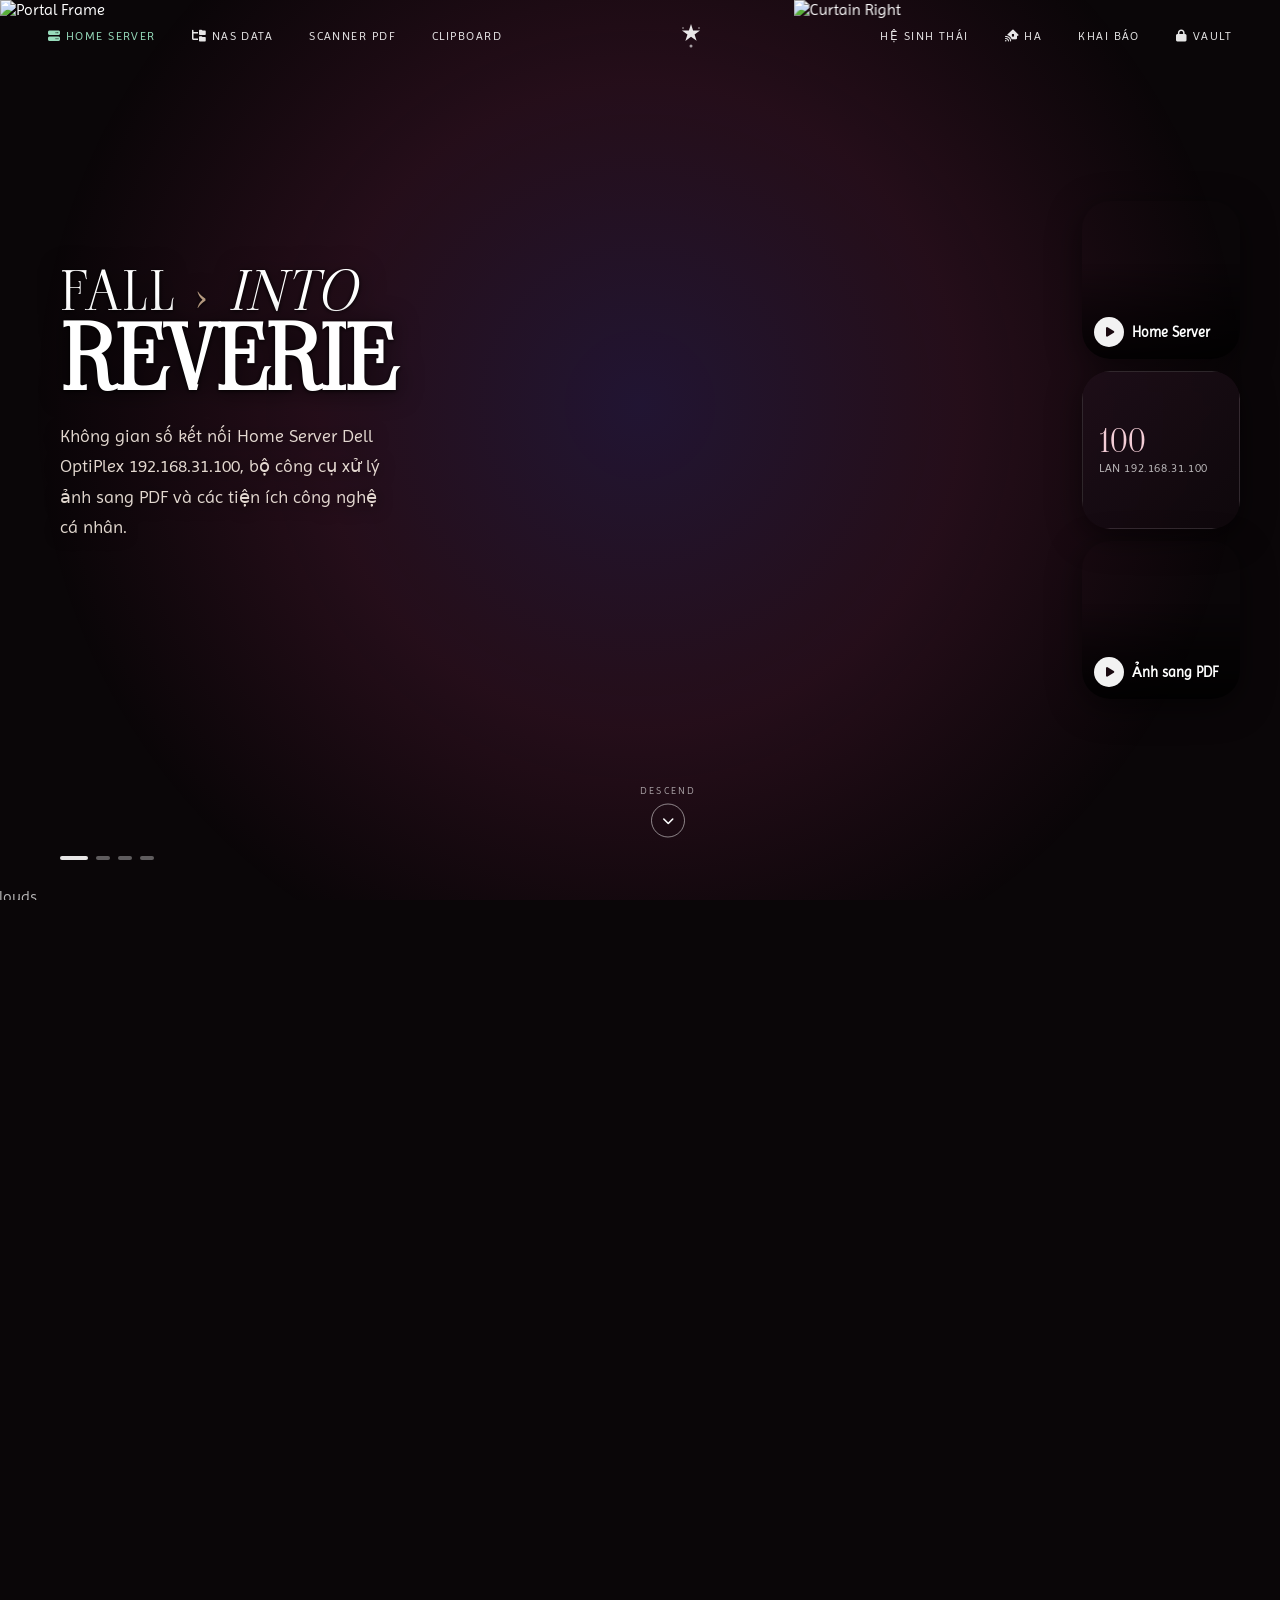
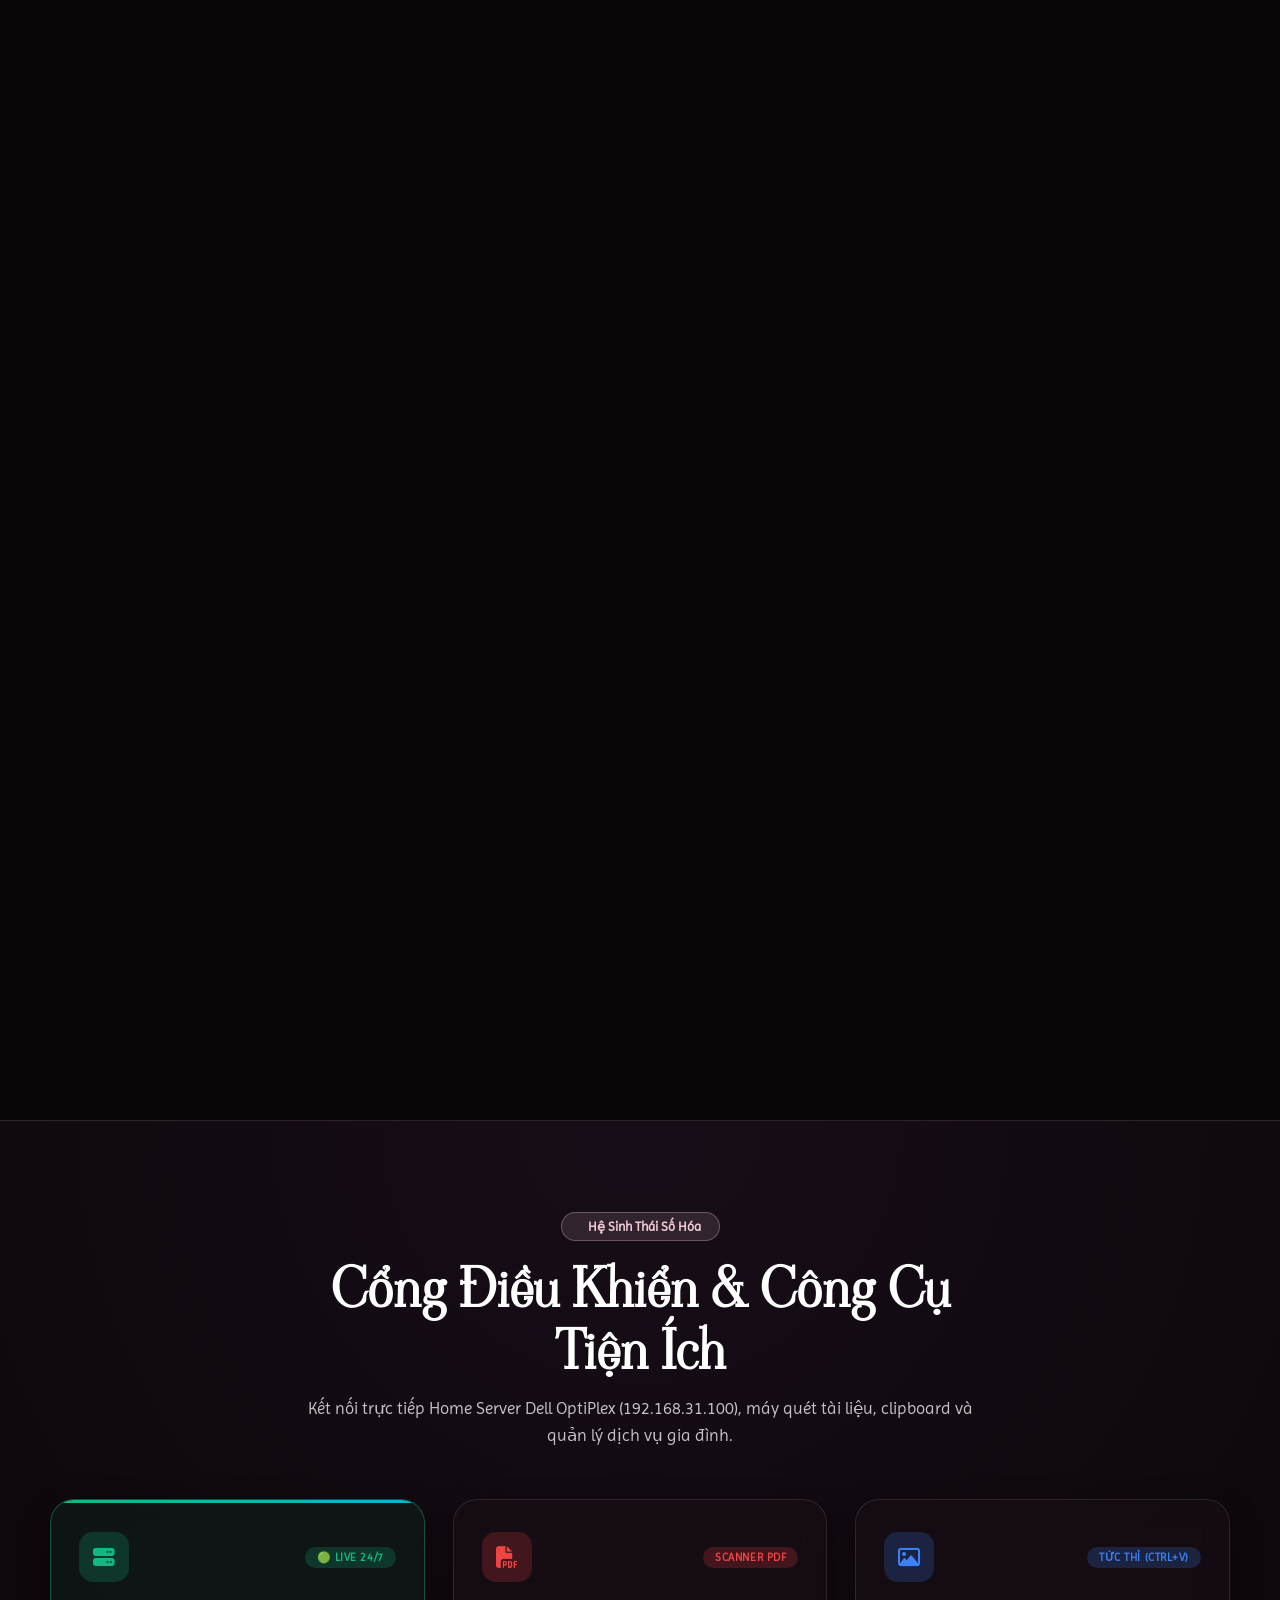
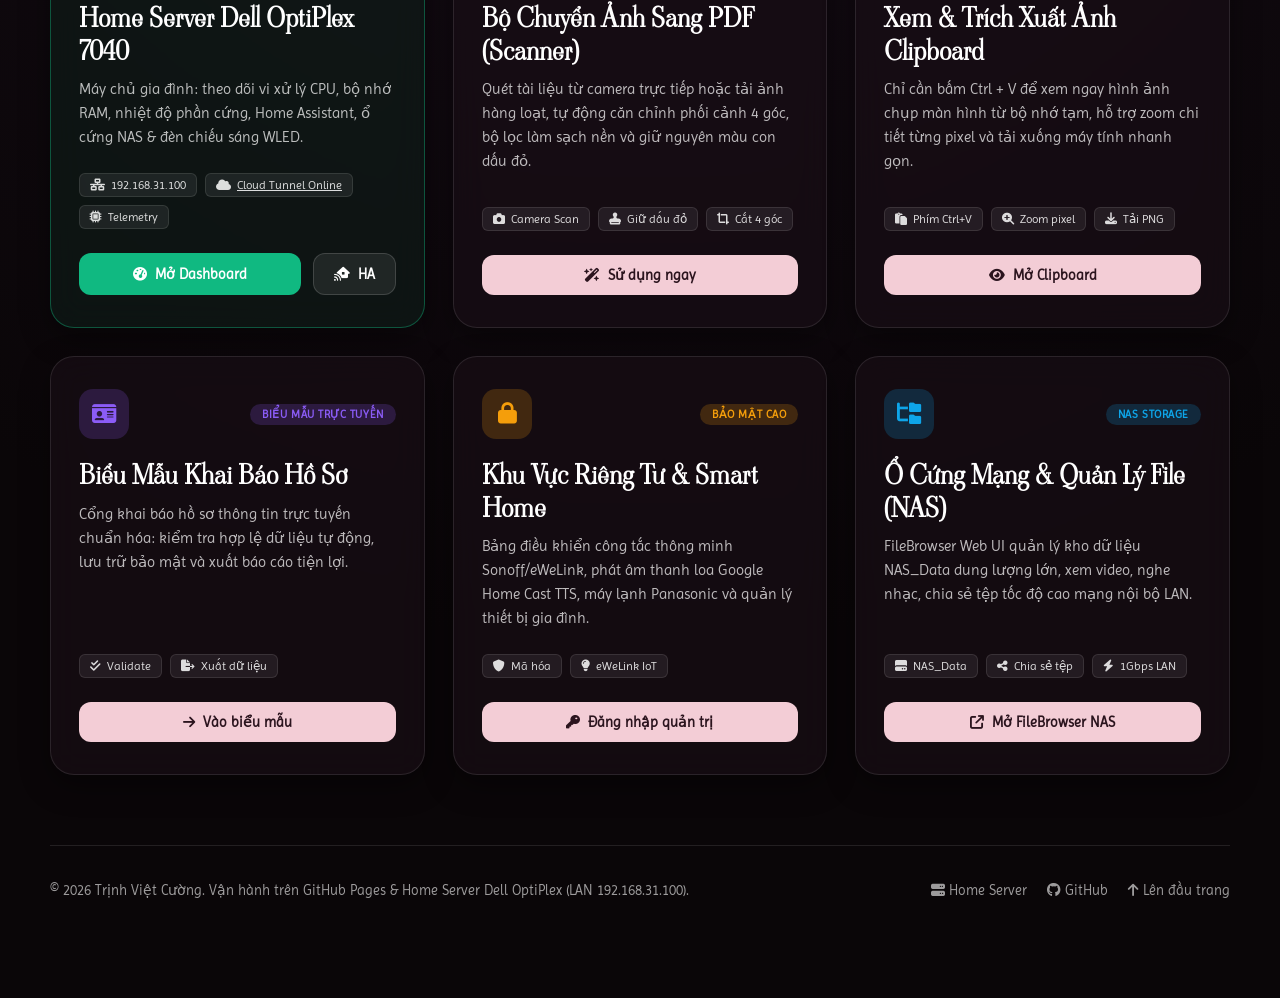
==== commit d81520b9: "perf: optimize 60/120Hz smooth scrolling, zero layout thrashing, asset preloading, and add NAS + HA " ====
--- a/index.html
+++ b/index.html
@@ -13,6 +13,13 @@
 
   <!-- Font Awesome Icons -->
   <link rel="stylesheet" href="https://cdnjs.cloudflare.com/ajax/libs/font-awesome/6.5.1/css/all.min.css" />
+
+  <!-- Preload Critical Parallax Assets for Instant 60/120Hz Silkiness -->
+  <link rel="preload" as="image" href="https://plugin-assets.open-design.ai/plugins/dreamcore-landing/image_1_vdzwae-464f73.webp" />
+  <link rel="preload" as="image" href="https://plugin-assets.open-design.ai/plugins/dreamcore-landing/curtain_left_znkmva-f9eb4c.webp" />
+  <link rel="preload" as="image" href="https://plugin-assets.open-design.ai/plugins/dreamcore-landing/curtain_right_paeyym-9fa947.webp" />
+  <link rel="preload" as="image" href="https://plugin-assets.open-design.ai/plugins/dreamcore-landing/image_2_gkcdlx-5f252f.webp" />
+  <link rel="preload" as="image" href="https://plugin-assets.open-design.ai/plugins/dreamcore-landing/bottom_clouds_xskut6-c56b42.webp" />
 
   <style>
     /* ========================================================
@@ -95,6 +102,8 @@
       width: 100%;
       height: 100%;
       will-change: transform, opacity;
+      transform: translateZ(0);
+      backface-visibility: hidden;
       user-select: none;
     }
 
@@ -585,7 +594,7 @@
     }
 
     /* ========================================================
-       ARC CARD SLIDER COMPONENT (z 12)
+       ARC CARD SLIDER COMPONENT (z 25)
        ======================================================== */
     .arc-card {
       position: absolute;
@@ -599,8 +608,10 @@
       justify-content: space-between;
       cursor: pointer;
       pointer-events: auto;
-      transition: box-shadow 0.3s ease, transform 0.2s ease;
+      transition: box-shadow 0.3s ease;
       will-change: transform, opacity;
+      transform: translateZ(0);
+      backface-visibility: hidden;
       backdrop-filter: blur(4px);
     }
     .arc-card:hover {
@@ -978,6 +989,7 @@
       <header class="nav-bar">
         <div class="nav-group">
           <a href="server.html" class="nav-link" style="color: #a7f3d0;"><i class="fa-solid fa-server"></i> Home Server</a>
+          <a href="/nas" class="nav-link nav-desktop-only"><i class="fa-solid fa-folder-tree"></i> NAS Data</a>
           <a href="image-to-pdf.html" class="nav-link nav-desktop-only">Scanner PDF</a>
           <a href="clipboard.html" class="nav-link nav-desktop-only">Clipboard</a>
         </div>
@@ -998,6 +1010,7 @@
 
         <div class="nav-group">
           <a href="#ecosystem" class="nav-link nav-desktop-only">Hệ sinh thái</a>
+          <a href="http://192.168.31.100:8123" target="_blank" rel="noopener" class="nav-link nav-desktop-only" title="Home Assistant"><i class="fa-solid fa-house-signal"></i> HA</a>
           <a href="form.html" class="nav-link nav-desktop-only">Khai báo</a>
           <a href="login.html" class="nav-link"><i class="fa-solid fa-lock"></i> Vault</a>
         </div>
@@ -1200,6 +1213,28 @@
           </div>
           <a href="login.html" class="eco-btn eco-btn-primary" style="margin-top: auto;">
             <i class="fa-solid fa-key"></i> Đăng nhập quản trị
+          </a>
+        </article>
+
+        <!-- Card 6: FileBrowser NAS -->
+        <article class="eco-card">
+          <div class="eco-card-top">
+            <div class="eco-icon" style="background: rgba(14, 165, 233, 0.2); color: #0ea5e9;">
+              <i class="fa-solid fa-folder-tree"></i>
+            </div>
+            <span class="eco-badge" style="background: rgba(14, 165, 233, 0.2); color: #0ea5e9;">NAS Storage</span>
+          </div>
+          <h3 class="eco-title">Ổ Cứng Mạng & Quản Lý File (NAS)</h3>
+          <p class="eco-desc">
+            FileBrowser Web UI quản lý kho dữ liệu NAS_Data dung lượng lớn, xem video, nghe nhạc, chia sẻ tệp tốc độ cao mạng nội bộ LAN.
+          </p>
+          <div class="eco-tags">
+            <span class="eco-tag"><i class="fa-solid fa-hard-drive"></i> NAS_Data</span>
+            <span class="eco-tag"><i class="fa-solid fa-share-nodes"></i> Chia sẻ tệp</span>
+            <span class="eco-tag"><i class="fa-solid fa-bolt"></i> 1Gbps LAN</span>
+          </div>
+          <a href="/nas" class="eco-btn eco-btn-primary" style="margin-top: auto;">
+            <i class="fa-solid fa-arrow-up-right-from-square"></i> Mở FileBrowser NAS
           </a>
         </article>
       </div>
@@ -1239,7 +1274,6 @@
     const easeInOut = (t) => t < 0.5 ? 2 * t * t : -1 + (4 - 2 * t) * t;
     const lerp = (a, b, t) => a + (b - a) * t;
     const clamp = (v, mn, mx) => Math.min(Math.max(v, mn), mx);
-    const isMobile = () => window.matchMedia('(max-width: 767px)').matches;
 
     // DOM Elements
     const container = document.getElementById('parallaxContainer');
@@ -1279,18 +1313,34 @@
     }
     buildArcCards();
 
-    // 3. Mouse Parallax Tracker
+    // 3. Ultra-Smooth Performance Optimization: Dimension Caching (Zero Layout Thrashing in RAF)
+    let totalScroll = 1;
+    let windowWidth = window.innerWidth;
+    let windowHeight = window.innerHeight;
+    let cachedIsMobile = windowWidth <= 767;
+
+    function onResize() {
+      windowWidth = window.innerWidth;
+      windowHeight = window.innerHeight;
+      cachedIsMobile = windowWidth <= 767;
+      totalScroll = Math.max(1, container.scrollHeight - windowHeight);
+    }
+    window.addEventListener('resize', onResize, { passive: true });
+    window.addEventListener('orientationchange', onResize, { passive: true });
+    onResize();
+
+    // 4. Mouse Parallax Tracker (Passive listener)
     let rawMouseX = 0;
     let rawMouseY = 0;
     let smoothMouseX = 0;
     let smoothMouseY = 0;
 
     window.addEventListener('mousemove', (e) => {
-      rawMouseX = (e.clientX / window.innerWidth) * 2 - 1;
-      rawMouseY = (e.clientY / window.innerHeight) * 2 - 1;
-    });
-
-    // 4. Entrance Milestones
+      rawMouseX = (e.clientX / windowWidth) * 2 - 1;
+      rawMouseY = (e.clientY / windowHeight) * 2 - 1;
+    }, { passive: true });
+
+    // 5. Entrance Milestones
     let entranceDone = false;
 
     // t = 100ms: Open curtains
@@ -1313,29 +1363,37 @@
       curtainRight.style.transition = 'none';
     }, 2200);
 
-    // 5. Live Server Status Check
+    // 6. Live Server Status Check (Smart LAN vs Cloud detection)
     async function checkLiveServer() {
+      const isLan = location.hostname === '192.168.31.100' || location.hostname === 'localhost' || location.hostname.startsWith('192.168.');
+      if (isLan && ecoTunnelTag) {
+        ecoTunnelTag.innerHTML = `<i class="fa-solid fa-network-wired"></i> <strong>LAN 192.168.31.100</strong> (1Gbps)`;
+      }
+
       try {
         const res = await fetch(`server-status.json?t=${Date.now()}`);
         if (res.ok) {
           const data = await res.json();
           if (data.cloudUrl && ecoTunnelTag) {
-            ecoTunnelTag.innerHTML = `<i class="fa-solid fa-cloud"></i> <a href="${data.cloudUrl}" target="_blank" style="color:inherit; text-decoration:underline;">Cloud Tunnel</a>`;
+            if (isLan) {
+              ecoTunnelTag.innerHTML = `<i class="fa-solid fa-network-wired"></i> LAN 192.168.31.100 · <a href="${data.cloudUrl}" target="_blank" style="color:inherit; text-decoration:underline;">Cloud Tunnel</a>`;
+            } else {
+              ecoTunnelTag.innerHTML = `<i class="fa-solid fa-cloud"></i> <a href="${data.cloudUrl}" target="_blank" style="color:inherit; text-decoration:underline;">Cloud Tunnel Online</a>`;
+            }
           }
         }
       } catch (err) {}
     }
     checkLiveServer();
 
-    // 6. Main Parallax Render Loop
+    // 7. Main Parallax Render Loop (60/120 FPS Optimized)
     function renderLoop() {
       // Smooth mouse lerp
       smoothMouseX = lerp(smoothMouseX, rawMouseX, 0.07);
       smoothMouseY = lerp(smoothMouseY, rawMouseY, 0.07);
 
-      // Scroll Progress inside 480vh track
-      const totalScroll = container.scrollHeight - window.innerHeight;
-      const scrollProgress = clamp(window.scrollY / Math.max(1, totalScroll), 0, 1);
+      // Scroll Progress inside 480vh track (uses cached totalScroll)
+      const scrollProgress = clamp(window.scrollY / totalScroll, 0, 1);
       const ep = easeInOut(scrollProgress);
 
       // Mouse MAG offsets (reverse direction)
@@ -1347,21 +1405,26 @@
       // 1. World Background (z 0): scale 1.05 -> 1.24 to ensure no edge leaks
       const worldMouse = mouseOffset(6);
       const worldScale = lerp(1.05, 1.24, ep);
-      worldBg.style.transform = `translate(${worldMouse.x}px, ${worldMouse.y}px) scale(${worldScale})`;
+      worldBg.style.transform = `translate3d(${worldMouse.x.toFixed(1)}px, ${worldMouse.y.toFixed(1)}px, 0) scale(${worldScale.toFixed(3)})`;
 
       // 2. Bottom Clouds (z 10): scale 1 -> 1.45, MAG = 9 (Y x0.4), Opacity 0.7 -> 1 in first 5%
       const cloudsMouse = mouseOffset(9, 0.4);
       const cloudsScale = lerp(1, 1.45, ep);
       const cloudsOpacity = clamp(0.7 + (scrollProgress / 0.05) * 0.3, 0.7, 1);
-      bottomClouds.style.transform = `translate(${cloudsMouse.x}px, ${cloudsMouse.y}px) scale(${cloudsScale})`;
-      bottomClouds.style.opacity = cloudsOpacity;
+      bottomClouds.style.transform = `translate3d(${cloudsMouse.x.toFixed(1)}px, ${cloudsMouse.y.toFixed(1)}px, 0) scale(${cloudsScale.toFixed(3)})`;
+      bottomClouds.style.opacity = cloudsOpacity.toFixed(2);
 
       // 3. Portal Frame (z 15): scale 1 -> 7.5, MAG = 7, Opacity 1 -> 0 between 0.60 and 0.82
-      const portalMouse = mouseOffset(7);
-      const portalScale = lerp(1, 7.5, ep);
       const portalOpacity = clamp(1 - (scrollProgress - 0.60) / 0.22, 0, 1);
-      portalBg.style.transform = `translate(${portalMouse.x}px, ${portalMouse.y}px) scale(${portalScale})`;
-      portalBg.style.opacity = portalOpacity;
+      if (portalOpacity > 0.01) {
+        portalBg.style.visibility = 'visible';
+        const portalMouse = mouseOffset(7);
+        const portalScale = lerp(1, 7.5, ep);
+        portalBg.style.transform = `translate3d(${portalMouse.x.toFixed(1)}px, ${portalMouse.y.toFixed(1)}px, 0) scale(${portalScale.toFixed(3)})`;
+        portalBg.style.opacity = portalOpacity.toFixed(2);
+      } else {
+        portalBg.style.visibility = 'hidden';
+      }
 
       // 4 & 5. Curtains Left & Right (z 16)
       if (entranceDone) {
@@ -1370,61 +1433,81 @@
         const curtainScrollPercent = lerp(0, 150, ep);
         const curtainScale = lerp(1, 1.3, ep);
 
-        curtainLeft.style.transform = `translateX(-${62 + curtainScrollPercent}%) translate(${cLeftMouse.x}px, ${cLeftMouse.y}px) scale(${curtainScale})`;
-        curtainRight.style.transform = `translateX(${62 + curtainScrollPercent}%) translate(${cRightMouse.x}px, ${cRightMouse.y}px) scale(${curtainScale})`;
+        curtainLeft.style.transform = `translateX(-${(62 + curtainScrollPercent).toFixed(1)}%) translate3d(${cLeftMouse.x.toFixed(1)}px, ${cLeftMouse.y.toFixed(1)}px, 0) scale(${curtainScale.toFixed(3)})`;
+        curtainRight.style.transform = `translateX(${(62 + curtainScrollPercent).toFixed(1)}%) translate3d(${cRightMouse.x.toFixed(1)}px, ${cRightMouse.y.toFixed(1)}px, 0) scale(${curtainScale.toFixed(3)})`;
       }
 
       // 6. Scene 1 UI: Opacity = clamp(1 - scrollProgress / 0.22, 0, 1)
       const scene1Opacity = clamp(1 - scrollProgress / 0.22, 0, 1);
-      scene1UI.style.opacity = scene1Opacity;
-      scene1UI.style.pointerEvents = scene1Opacity > 0.05 ? 'auto' : 'none';
+      if (scene1Opacity > 0.01) {
+        scene1UI.style.visibility = 'visible';
+        scene1UI.style.opacity = scene1Opacity.toFixed(2);
+        scene1UI.style.pointerEvents = 'auto';
+      } else {
+        scene1UI.style.visibility = 'hidden';
+        scene1UI.style.opacity = '0';
+        scene1UI.style.pointerEvents = 'none';
+      }
 
       // 7. Scene 2 UI: Opacity = clamp((scrollProgress - 0.58) / 0.18, 0, 1)
       const scene2Opacity = clamp((scrollProgress - 0.58) / 0.18, 0, 1);
-      scene2UI.style.opacity = scene2Opacity;
-
-      // 8. Arc Card Slider Geometry (z 12)
-      arcCardSlider.style.opacity = scene2Opacity;
-      arcCardSlider.style.pointerEvents = scene2Opacity > 0.1 ? 'auto' : 'none';
-
-      const mobile = isMobile();
-      const cardSpacingDeg = mobile ? 11 : 8.5;
-      const arcRadius = mobile ? 650 : 960;
-      const cardW = mobile ? 160 : 210;
-      const halfW = cardW / 2;
-      const baselineY = mobile ? 100 : 130;
-
-      // Rotation drives across all cards from 0.60 to 0.98
-      const maxRotation = (CARDS_DATA.length - 1) * cardSpacingDeg;
-      const rotProgress = clamp((scrollProgress - 0.60) / 0.38, 0, 1);
-      const rotationOffset = lerp(0, maxRotation, rotProgress);
-
-      const cardNodes = arcCardSlider.querySelectorAll('.arc-card');
-      cardNodes.forEach((node, i) => {
-        const deg = (i * cardSpacingDeg) - rotationOffset;
-        const rad = (deg * Math.PI) / 180;
-        const x = Math.sin(rad) * arcRadius;
-        const y = arcRadius - Math.cos(rad) * arcRadius;
-
-        node.style.bottom = `${-y + baselineY}px`;
-        node.style.left = `calc(50% + ${x.toFixed(1)}px - ${halfW}px)`;
-        node.style.transform = `rotate(${deg.toFixed(2)}deg)`;
-        node.style.transformOrigin = `${halfW}px ${arcRadius}px`;
-
-        // Softly fade cards that curve far to the sides so they look graceful
-        const absDeg = Math.abs(deg);
-        if (absDeg > 35) {
-          node.style.opacity = Math.max(0, 1 - (absDeg - 35) / 15);
-        } else {
-          node.style.opacity = 1;
-        }
-      });
+      if (scene2Opacity > 0.01) {
+        scene2UI.style.visibility = 'visible';
+        scene2UI.style.opacity = scene2Opacity.toFixed(2);
+      } else {
+        scene2UI.style.visibility = 'hidden';
+        scene2UI.style.opacity = '0';
+      }
+
+      // 8. Arc Card Slider Geometry (z 25)
+      if (scene2Opacity > 0.02) {
+        arcCardSlider.style.visibility = 'visible';
+        arcCardSlider.style.opacity = scene2Opacity.toFixed(2);
+        arcCardSlider.style.pointerEvents = 'auto';
+
+        const cardSpacingDeg = cachedIsMobile ? 11 : 8.5;
+        const arcRadius = cachedIsMobile ? 650 : 960;
+        const cardW = cachedIsMobile ? 160 : 210;
+        const halfW = cardW / 2;
+        const baselineY = cachedIsMobile ? 100 : 130;
+
+        // Rotation drives across all cards from 0.60 to 0.98
+        const maxRotation = (CARDS_DATA.length - 1) * cardSpacingDeg;
+        const rotProgress = clamp((scrollProgress - 0.60) / 0.38, 0, 1);
+        const rotationOffset = lerp(0, maxRotation, rotProgress);
+
+        const cardNodes = arcCardSlider.querySelectorAll('.arc-card');
+        cardNodes.forEach((node, i) => {
+          const deg = (i * cardSpacingDeg) - rotationOffset;
+          const rad = (deg * Math.PI) / 180;
+          const x = Math.sin(rad) * arcRadius;
+          const y = arcRadius - Math.cos(rad) * arcRadius;
+
+          node.style.bottom = `${(-y + baselineY).toFixed(1)}px`;
+          node.style.left = `calc(50% + ${x.toFixed(1)}px - ${halfW}px)`;
+          node.style.transform = `rotate(${deg.toFixed(2)}deg)`;
+          node.style.transformOrigin = `${halfW}px ${arcRadius}px`;
+
+          // Softly fade cards that curve far to the sides so they look graceful
+          const absDeg = Math.abs(deg);
+          if (absDeg > 35) {
+            node.style.opacity = Math.max(0, 1 - (absDeg - 35) / 15).toFixed(2);
+          } else {
+            node.style.opacity = '1';
+          }
+        });
+      } else {
+        arcCardSlider.style.visibility = 'hidden';
+        arcCardSlider.style.opacity = '0';
+        arcCardSlider.style.pointerEvents = 'none';
+      }
 
       requestAnimationFrame(renderLoop);
     }
 
     // Start loop on load
     window.addEventListener('DOMContentLoaded', () => {
+      onResize();
       requestAnimationFrame(renderLoop);
     });
   </script>
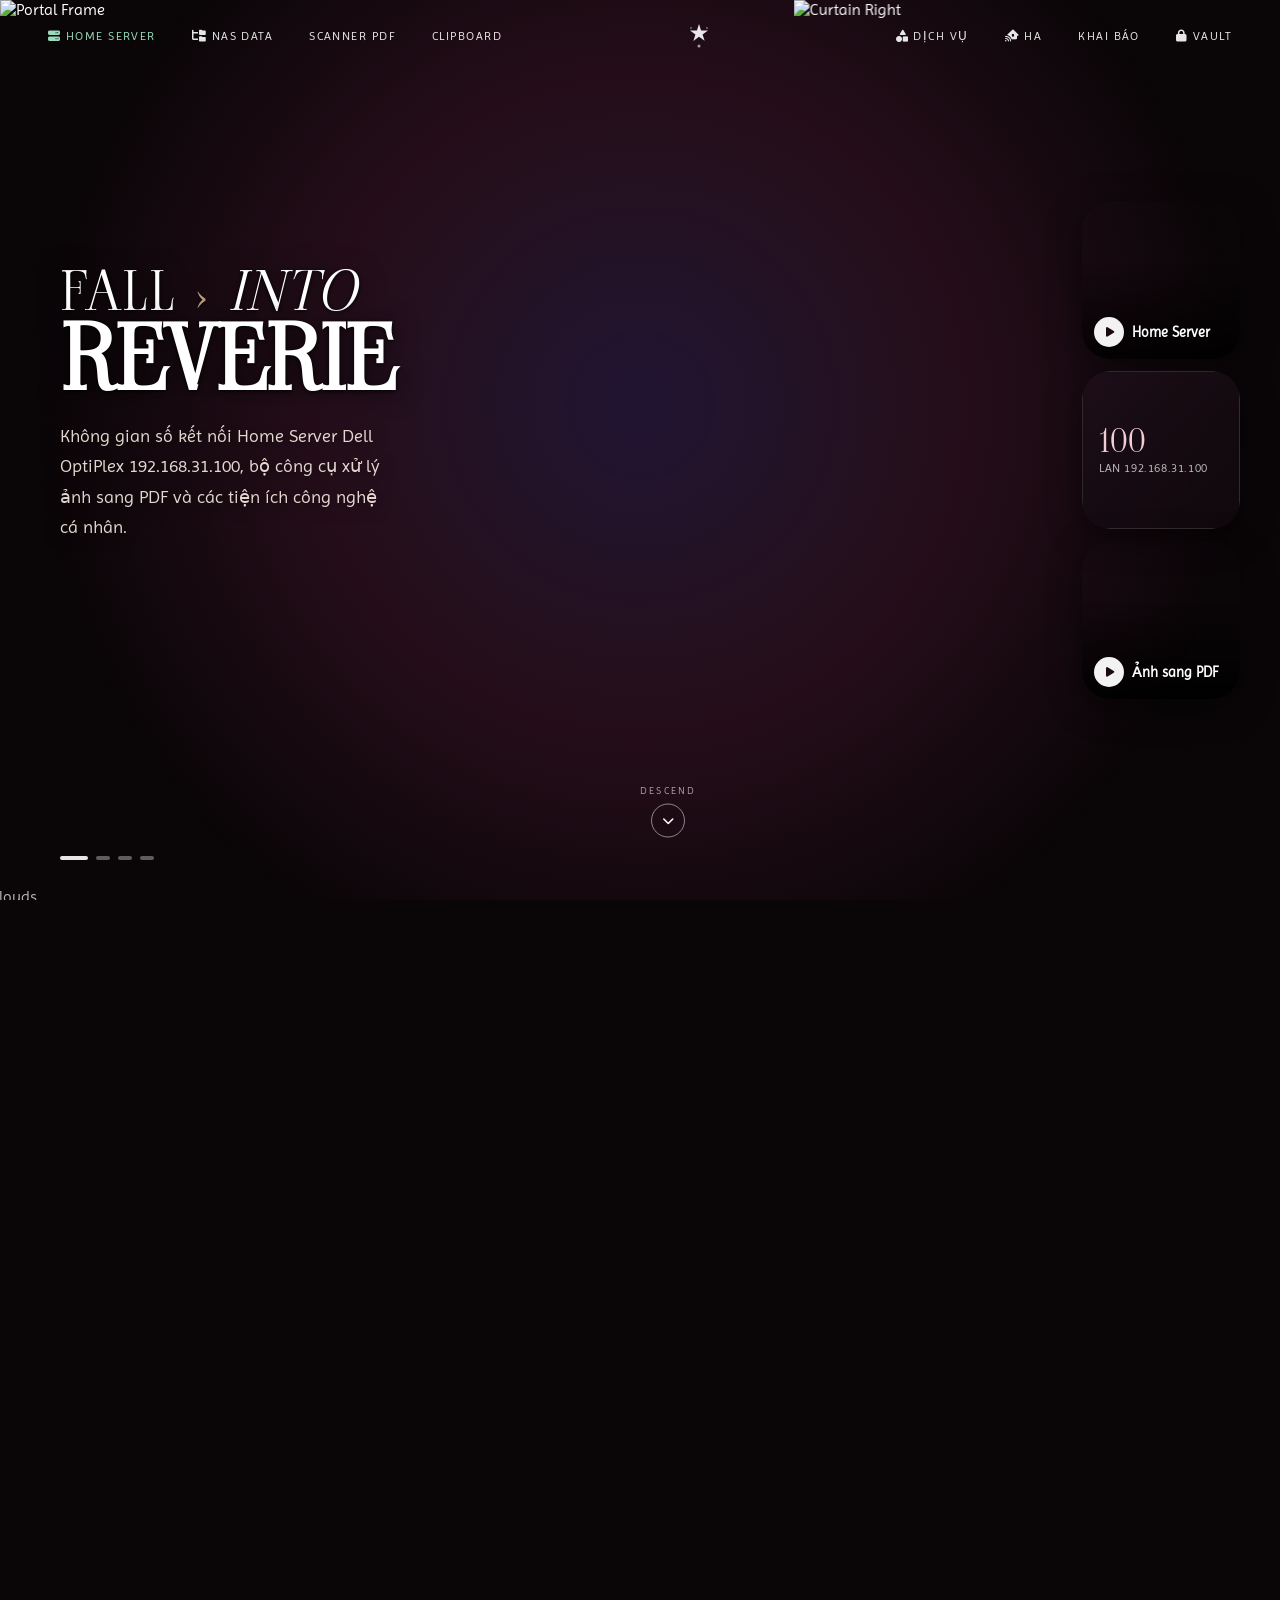
==== commit 130196bd: "feat: unify entire portal into single immersive frame, remove bottom ecosystem section and integrate" ====
--- a/index.html
+++ b/index.html
@@ -533,64 +533,106 @@
       flex-direction: column;
       align-items: center;
       text-align: center;
-      margin-top: 10vh;
+      margin-top: 8vh;
       pointer-events: none;
       padding: 0 24px;
     }
     @media (max-width: 767px) {
       .scene2-ui {
-        margin-top: 7vh;
-      }
+        margin-top: 5vh;
+      }
+    }
+
+    .s2-badge-top {
+      display: inline-flex;
+      align-items: center;
+      gap: 8px;
+      padding: 6px 16px;
+      background: rgba(243, 205, 214, 0.15);
+      border: 1px solid rgba(243, 205, 214, 0.35);
+      border-radius: 9999px;
+      color: #f3cdd6;
+      font-size: 12px;
+      font-weight: 600;
+      letter-spacing: 0.08em;
+      text-transform: uppercase;
+      margin-bottom: 12px;
     }
 
     .s2-heading {
       font-family: 'Viaoda Libre', serif;
-      font-size: clamp(36px, 6.5vw, 76px);
+      font-size: clamp(34px, 5.5vw, 68px);
       letter-spacing: 0.03em;
-      line-height: 1.05;
+      line-height: 1.08;
       color: #ffffff;
       text-shadow: 0 2px 24px rgba(0, 0, 0, 0.6);
-      margin-bottom: 12px;
+      margin-bottom: 10px;
     }
     @media (max-width: 767px) {
       .s2-heading {
-        font-size: clamp(26px, 8vw, 42px);
+        font-size: clamp(24px, 7vw, 38px);
       }
     }
 
     .s2-subtext {
       font-family: 'Imprima', sans-serif;
-      font-size: 19px;
-      line-height: 1.6;
+      font-size: 17px;
+      line-height: 1.55;
       letter-spacing: -0.01em;
-      max-width: 500px;
+      max-width: 540px;
       color: rgba(255, 255, 255, 0.88);
       text-shadow: 0 2px 14px rgba(0, 0, 0, 0.7);
     }
     @media (max-width: 767px) {
       .s2-subtext {
-        font-size: 14px;
-        max-width: 280px;
-      }
-    }
-
-    .s2-scroll-hint {
+        font-size: 13px;
+        max-width: 320px;
+      }
+    }
+
+    .s2-pills {
+      display: flex;
+      flex-wrap: wrap;
+      justify-content: center;
+      align-items: center;
+      gap: 10px;
+      margin-top: 14px;
+      pointer-events: auto;
+    }
+
+    .s2-pill {
       display: inline-flex;
       align-items: center;
-      gap: 10px;
-      margin-top: 18px;
-      padding: 8px 18px;
+      gap: 6px;
+      padding: 6px 14px;
       background: rgba(255, 255, 255, 0.12);
       backdrop-filter: blur(8px);
-      border: 1px solid rgba(255, 255, 255, 0.25);
+      border: 1px solid rgba(255, 255, 255, 0.22);
       border-radius: 9999px;
-      font-size: 13px;
+      font-size: 12.5px;
+      color: #ffffff;
+      font-weight: 600;
+      letter-spacing: 0.02em;
+      transition: all 0.2s ease;
+      text-decoration: none;
+    }
+
+    .s2-pill-link:hover {
+      background: rgba(243, 205, 214, 0.25);
+      border-color: #f3cdd6;
       color: #f3cdd6;
-      font-weight: 600;
-      letter-spacing: 0.05em;
-      box-shadow: 0 4px 18px rgba(0,0,0,0.4);
-      animation: pulseGlow 2.5s infinite;
-      pointer-events: auto;
+      transform: translateY(-2px);
+    }
+
+    .s2-scroll-cue {
+      display: inline-flex;
+      align-items: center;
+      gap: 6px;
+      margin-top: 12px;
+      font-size: 11px;
+      letter-spacing: 0.15em;
+      text-transform: uppercase;
+      color: rgba(255, 255, 255, 0.55);
     }
 
     /* ========================================================
@@ -598,11 +640,11 @@
        ======================================================== */
     .arc-card {
       position: absolute;
-      width: 220px;
-      height: 230px;
+      width: 250px;
+      height: 270px;
       border-radius: 26px;
-      box-shadow: 0 12px 40px rgba(0, 0, 0, 0.35), 0 0 0 1px rgba(255, 255, 255, 0.2);
-      padding: 24px 20px 20px;
+      box-shadow: 0 14px 40px rgba(0, 0, 0, 0.42), 0 0 0 1px rgba(255, 255, 255, 0.25);
+      padding: 22px 20px 18px;
       display: flex;
       flex-direction: column;
       justify-content: space-between;
@@ -612,17 +654,19 @@
       will-change: transform, opacity;
       transform: translateZ(0);
       backface-visibility: hidden;
-      backdrop-filter: blur(4px);
+      backdrop-filter: blur(6px);
+      color: #2b141e;
+      text-decoration: none;
     }
     .arc-card:hover {
-      box-shadow: 0 18px 55px rgba(243, 205, 214, 0.45), 0 0 0 2px #ffffff;
+      box-shadow: 0 22px 55px rgba(243, 205, 214, 0.5), 0 0 0 2px #ffffff;
     }
     @media (max-width: 767px) {
       .arc-card {
-        width: 160px;
-        height: 175px;
-        border-radius: 18px;
-        padding: 16px 14px 14px;
+        width: 180px;
+        height: 200px;
+        border-radius: 20px;
+        padding: 15px 14px 13px;
       }
     }
 
@@ -631,6 +675,7 @@
       justify-content: space-between;
       align-items: center;
       width: 100%;
+      margin-bottom: 8px;
     }
 
     .arc-card-tag {
@@ -640,13 +685,16 @@
       letter-spacing: 0.05em;
       padding: 3px 8px;
       border-radius: 9999px;
-      background: rgba(58, 37, 48, 0.12);
-      color: rgba(58, 37, 48, 0.85);
-      border: 1px solid rgba(58, 37, 48, 0.2);
+      background: rgba(43, 20, 30, 0.12);
+      color: rgba(43, 20, 30, 0.88);
+      border: 1px solid rgba(43, 20, 30, 0.18);
+      display: inline-flex;
+      align-items: center;
+      gap: 5px;
     }
     @media (max-width: 767px) {
       .arc-card-tag {
-        font-size: 9px;
+        font-size: 8.5px;
         padding: 2px 6px;
       }
     }
@@ -666,25 +714,33 @@
       flex-shrink: 0;
     }
 
+    .arc-card-body {
+      flex-grow: 1;
+      display: flex;
+      flex-direction: column;
+      justify-content: center;
+    }
+
     .arc-card-title {
       font-family: 'Viaoda Libre', serif;
-      font-size: 26px;
-      color: #3a2530;
-      line-height: 1.1;
+      font-size: 24px;
+      color: #2b141e;
+      line-height: 1.15;
       margin-bottom: 6px;
       font-weight: 700;
     }
     @media (max-width: 767px) {
       .arc-card-title {
-        font-size: 19px;
+        font-size: 17px;
+        margin-bottom: 4px;
       }
     }
 
     .arc-card-desc {
       font-family: 'Imprima', sans-serif;
       font-size: 13px;
-      line-height: 1.35;
-      color: rgba(58, 37, 48, 0.75);
+      line-height: 1.38;
+      color: rgba(43, 20, 30, 0.8);
     }
     @media (max-width: 767px) {
       .arc-card-desc {
@@ -693,232 +749,72 @@
       }
     }
 
+    .arc-card-footer {
+      display: flex;
+      align-items: center;
+      margin-top: 10px;
+    }
+
+    .arc-card-btn {
+      display: inline-flex;
+      align-items: center;
+      gap: 6px;
+      font-size: 11.5px;
+      font-weight: 700;
+      color: #2b141e;
+      background: rgba(255, 255, 255, 0.65);
+      padding: 5px 12px;
+      border-radius: 9999px;
+      transition: background 0.2s ease, transform 0.2s ease;
+    }
+    .arc-card:hover .arc-card-btn {
+      background: #ffffff;
+      transform: translateX(4px);
+    }
+    @media (max-width: 767px) {
+      .arc-card-btn {
+        font-size: 10px;
+        padding: 3px 8px;
+      }
+    }
+
     /* ========================================================
-       SECTION 3: HỆ SINH THÁI DỊCH VỤ & TIỆN ÍCH (SEAMLESS FLOW)
-       Eliminates the end-of-scroll black void by naturally
-       continuing the experience into the full services portal!
+       FLOATING FOOTER IN SCENE 2 (z 40)
        ======================================================== */
-    .ecosystem-section {
-      position: relative;
-      background: radial-gradient(circle at 50% 0%, #170d18 0%, #0a0608 70%);
-      padding: 90px 24px 100px;
-      border-top: 1px solid rgba(243, 205, 214, 0.15);
-      z-index: 30;
-    }
-
-    .ecosystem-container {
-      max-width: 1180px;
-      margin: 0 auto;
-    }
-
-    .ecosystem-header {
-      text-align: center;
-      max-width: 700px;
-      margin: 0 auto 50px;
-    }
-
-    .ecosystem-badge {
-      display: inline-flex;
-      align-items: center;
-      gap: 8px;
-      padding: 6px 18px;
-      background: rgba(243, 205, 214, 0.12);
-      border: 1px solid rgba(243, 205, 214, 0.3);
-      border-radius: 9999px;
-      color: #f3cdd6;
-      font-size: 13px;
-      font-weight: 600;
-      margin-bottom: 16px;
-    }
-
-    .ecosystem-title {
-      font-family: 'Viaoda Libre', serif;
-      font-size: clamp(34px, 5vw, 54px);
-      line-height: 1.15;
-      color: #ffffff;
-      margin-bottom: 14px;
-    }
-
-    .ecosystem-desc {
-      font-size: 17px;
+    .s2-floating-footer {
+      position: absolute;
+      bottom: 14px;
+      left: 0;
+      width: 100%;
+      padding: 10px 48px;
+      display: flex;
+      justify-content: space-between;
+      align-items: center;
+      z-index: 40;
+      font-size: 12px;
+      color: rgba(255, 255, 255, 0.65);
+      pointer-events: auto;
+      transition: opacity 0.3s ease;
+    }
+    @media (max-width: 767px) {
+      .s2-floating-footer {
+        padding: 8px 16px;
+        flex-direction: column;
+        gap: 6px;
+        font-size: 11px;
+        bottom: 8px;
+        text-align: center;
+      }
+    }
+    .s2-footer-links {
+      display: flex;
+      gap: 18px;
+    }
+    .s2-footer-links a {
       color: rgba(255, 255, 255, 0.75);
-      line-height: 1.6;
-    }
-
-    .ecosystem-grid {
-      display: grid;
-      grid-template-columns: repeat(auto-fit, minmax(340px, 1fr));
-      gap: 28px;
-      margin-bottom: 70px;
-    }
-
-    .eco-card {
-      background: rgba(25, 14, 22, 0.65);
-      backdrop-filter: blur(16px);
-      border: 1px solid rgba(255, 255, 255, 0.1);
-      border-radius: 24px;
-      padding: 32px 28px;
-      display: flex;
-      flex-direction: column;
-      box-shadow: 0 10px 30px rgba(0, 0, 0, 0.4);
-      transition: transform 0.3s ease, border-color 0.3s ease, box-shadow 0.3s ease;
-      position: relative;
-      overflow: hidden;
-    }
-
-    .eco-card::before {
-      content: '';
-      position: absolute;
-      top: 0;
-      left: 0;
-      right: 0;
-      height: 3px;
-      background: linear-gradient(90deg, #f3cdd6, #c3e3f4);
-      opacity: 0;
-      transition: opacity 0.3s ease;
-    }
-
-    .eco-card:hover {
-      transform: translateY(-8px);
-      border-color: rgba(243, 205, 214, 0.4);
-      box-shadow: 0 20px 45px rgba(0, 0, 0, 0.6);
-    }
-
-    .eco-card:hover::before {
-      opacity: 1;
-    }
-
-    .eco-card.featured-server {
-      border-color: rgba(16, 185, 129, 0.4);
-      background: rgba(16, 32, 26, 0.55);
-    }
-    .eco-card.featured-server::before {
-      background: linear-gradient(90deg, #10b981, #06b6d4);
-      opacity: 1;
-    }
-
-    .eco-card-top {
-      display: flex;
-      align-items: center;
-      justify-content: space-between;
-      margin-bottom: 20px;
-    }
-
-    .eco-icon {
-      width: 50px;
-      height: 50px;
-      border-radius: 14px;
-      display: flex;
-      align-items: center;
-      justify-content: center;
-      font-size: 1.35rem;
-    }
-
-    .eco-badge {
-      font-size: 11px;
-      font-weight: 700;
-      letter-spacing: 0.05em;
-      padding: 4px 12px;
-      border-radius: 9999px;
-      text-transform: uppercase;
-    }
-
-    .eco-title {
-      font-family: 'Viaoda Libre', serif;
-      font-size: 26px;
-      color: #ffffff;
-      margin-bottom: 10px;
-      line-height: 1.25;
-    }
-
-    .eco-desc {
-      font-size: 15px;
-      color: rgba(255, 255, 255, 0.72);
-      line-height: 1.6;
-      margin-bottom: 24px;
-      flex-grow: 1;
-    }
-
-    .eco-tags {
-      display: flex;
-      flex-wrap: wrap;
-      gap: 8px;
-      margin-bottom: 24px;
-    }
-
-    .eco-tag {
-      font-size: 12px;
-      padding: 4px 10px;
-      border-radius: 6px;
-      background: rgba(255, 255, 255, 0.07);
-      color: rgba(255, 255, 255, 0.85);
-      border: 1px solid rgba(255, 255, 255, 0.1);
-      display: inline-flex;
-      align-items: center;
-      gap: 6px;
-    }
-
-    .eco-btn {
-      display: inline-flex;
-      align-items: center;
-      justify-content: center;
-      gap: 8px;
-      padding: 12px 20px;
-      border-radius: 12px;
-      font-size: 14px;
-      font-weight: 600;
-      transition: all 0.25s ease;
-      cursor: pointer;
-    }
-
-    .eco-btn-primary {
-      background: #f3cdd6;
-      color: #2b141e;
-    }
-    .eco-btn-primary:hover {
-      background: #ffffff;
-      transform: translateY(-2px);
-      box-shadow: 0 4px 16px rgba(243, 205, 214, 0.4);
-    }
-
-    .eco-btn-server {
-      background: #10b981;
-      color: #ffffff;
-    }
-    .eco-btn-server:hover {
-      background: #059669;
-      transform: translateY(-2px);
-      box-shadow: 0 4px 16px rgba(16, 185, 129, 0.4);
-    }
-
-    .eco-btn-secondary {
-      background: rgba(255, 255, 255, 0.08);
-      color: #ffffff;
-      border: 1px solid rgba(255, 255, 255, 0.15);
-    }
-    .eco-btn-secondary:hover {
-      background: rgba(255, 255, 255, 0.15);
-      border-color: #f3cdd6;
-    }
-
-    /* Footer */
-    .ecosystem-footer {
-      border-top: 1px solid rgba(255, 255, 255, 0.1);
-      padding-top: 36px;
-      display: flex;
-      justify-content: space-between;
-      align-items: center;
-      flex-wrap: wrap;
-      gap: 20px;
-      font-size: 14px;
-      color: rgba(255, 255, 255, 0.6);
-    }
-
-    .footer-links {
-      display: flex;
-      gap: 20px;
-    }
-    .footer-links a:hover {
+      transition: color 0.2s ease;
+    }
+    .s2-footer-links a:hover {
       color: #f3cdd6;
     }
   </style>
@@ -1009,7 +905,7 @@
         </a>
 
         <div class="nav-group">
-          <a href="#ecosystem" class="nav-link nav-desktop-only">Hệ sinh thái</a>
+          <a href="#services" class="nav-link nav-desktop-only" onclick="window.scrollTo({top: window.innerHeight * 2.8, behavior: 'smooth'}); return false;"><i class="fa-solid fa-shapes"></i> Dịch vụ</a>
           <a href="http://192.168.31.100:8123" target="_blank" rel="noopener" class="nav-link nav-desktop-only" title="Home Assistant"><i class="fa-solid fa-house-signal"></i> HA</a>
           <a href="form.html" class="nav-link nav-desktop-only">Khai báo</a>
           <a href="login.html" class="nav-link"><i class="fa-solid fa-lock"></i> Vault</a>
@@ -1074,200 +970,134 @@
       </div>
 
       <!-- ========================================================
-           SCENE 2 UI (z 46)
+           SCENE 2 UI (z 46) - INTEGRATED ECOSYSTEM & SERVICES
            ======================================================== -->
       <div class="scene2-ui" id="scene2UI">
-        <h2 class="s2-heading">FORGE BEYOND THE REAL</h2>
+        <div class="s2-badge-top">
+          <i class="fa-solid fa-sparkles"></i> Hệ Sinh Thái Số Hóa
+        </div>
+        <h2 class="s2-heading">CỔNG ĐIỀU KHIỂN & CÔNG CỤ</h2>
         <p class="s2-subtext">
-          Singular voyages to astonishing destinations, shaped for those who seek beauty beyond the ordinary and the known.
+          Kết nối Home Server Dell OptiPlex (192.168.31.100), máy quét tài liệu, trích xuất clipboard và quản trị thiết bị gia đình.
         </p>
-        <a href="#ecosystem" class="s2-scroll-hint" id="s2ScrollHint">
-          <i class="fa-solid fa-arrow-down"></i> Cuộn tiếp để vào Cổng Dịch Vụ Home Server
-        </a>
+
+        <!-- Status & Navigation Pills -->
+        <div class="s2-pills">
+          <span class="s2-pill"><i class="fa-solid fa-server"></i> 192.168.31.100</span>
+          <span class="s2-pill" id="s2TunnelPill"><i class="fa-solid fa-cloud"></i> Cloud Tunnel</span>
+          <a href="http://192.168.31.100:8123" target="_blank" rel="noopener" class="s2-pill s2-pill-link" title="Mở Home Assistant"><i class="fa-solid fa-house-signal"></i> Home Assistant</a>
+          <a href="/nas" class="s2-pill s2-pill-link" title="Mở FileBrowser NAS"><i class="fa-solid fa-folder-tree"></i> Ổ cứng NAS</a>
+        </div>
+
+        <div class="s2-scroll-cue">
+          <i class="fa-solid fa-arrow-down"></i> Cuộn chuột để duyệt qua 9 thẻ dịch vụ
+        </div>
       </div>
+
+      <!-- Floating Footer inside sticky viewport (z 40) -->
+      <footer class="s2-floating-footer" id="s2Footer">
+        <div class="s2-footer-left">
+          &copy; <span id="currentYear"></span> Trịnh Việt Cường · Vận hành trên Dell OptiPlex 7040 Micro (LAN 192.168.31.100)
+        </div>
+        <div class="s2-footer-links">
+          <a href="server.html"><i class="fa-solid fa-server"></i> Dashboard</a>
+          <a href="/nas"><i class="fa-solid fa-folder-tree"></i> NAS Data</a>
+          <a href="http://192.168.31.100:8123" target="_blank" rel="noopener"><i class="fa-solid fa-house-signal"></i> Home Assistant</a>
+          <a href="https://github.com/Cuong1012" target="_blank" rel="noopener"><i class="fa-brands fa-github"></i> GitHub</a>
+          <a href="#top" title="Lên đầu trang"><i class="fa-solid fa-arrow-up"></i> Top</a>
+        </div>
+      </footer>
 
     </div>
   </div>
-
-  <!-- ========================================================
-       SECTION 3: HỆ SINH THÁI DỊCH VỤ & TIỆN ÍCH (SEAMLESS FLOW)
-       ======================================================== -->
-  <section class="ecosystem-section" id="ecosystem">
-    <div class="ecosystem-container">
-      <div class="ecosystem-header">
-        <span class="ecosystem-badge"><i class="fa-solid fa-sparkles"></i> Hệ Sinh Thái Số Hóa</span>
-        <h2 class="ecosystem-title">Cổng Điều Khiển & Công Cụ Tiện Ích</h2>
-        <p class="ecosystem-desc">
-          Kết nối trực tiếp Home Server Dell OptiPlex (192.168.31.100), máy quét tài liệu, clipboard và quản lý dịch vụ gia đình.
-        </p>
-      </div>
-
-      <div class="ecosystem-grid">
-        <!-- Card 1: Home Server Dell OptiPlex -->
-        <article class="eco-card featured-server">
-          <div class="eco-card-top">
-            <div class="eco-icon" style="background: rgba(16, 185, 129, 0.2); color: #10b981;">
-              <i class="fa-solid fa-server"></i>
-            </div>
-            <span class="eco-badge" style="background: rgba(16, 185, 129, 0.2); color: #10b981;">🟢 Live 24/7</span>
-          </div>
-          <h3 class="eco-title">Home Server Dell OptiPlex 7040</h3>
-          <p class="eco-desc">
-            Máy chủ gia đình: theo dõi vi xử lý CPU, bộ nhớ RAM, nhiệt độ phần cứng, Home Assistant, ổ cứng NAS & đèn chiếu sáng WLED.
-          </p>
-          <div class="eco-tags">
-            <span class="eco-tag"><i class="fa-solid fa-network-wired"></i> 192.168.31.100</span>
-            <span class="eco-tag" id="ecoTunnelTag"><i class="fa-solid fa-cloud"></i> Cloudflare Tunnel</span>
-            <span class="eco-tag"><i class="fa-solid fa-microchip"></i> Telemetry</span>
-          </div>
-          <div style="display: flex; gap: 12px; margin-top: auto;">
-            <a href="server.html" class="eco-btn eco-btn-server" style="flex: 1;">
-              <i class="fa-solid fa-gauge-high"></i> Mở Dashboard
-            </a>
-            <a href="http://192.168.31.100:8123" target="_blank" rel="noopener" class="eco-btn eco-btn-secondary" title="Mở Home Assistant">
-              <i class="fa-solid fa-house-signal"></i> HA
-            </a>
-          </div>
-        </article>
-
-        <!-- Card 2: Image to PDF Scanner -->
-        <article class="eco-card">
-          <div class="eco-card-top">
-            <div class="eco-icon" style="background: rgba(239, 68, 68, 0.2); color: #ef4444;">
-              <i class="fa-solid fa-file-pdf"></i>
-            </div>
-            <span class="eco-badge" style="background: rgba(239, 68, 68, 0.2); color: #ef4444;">Scanner PDF</span>
-          </div>
-          <h3 class="eco-title">Bộ Chuyển Ảnh Sang PDF (Scanner)</h3>
-          <p class="eco-desc">
-            Quét tài liệu từ camera trực tiếp hoặc tải ảnh hàng loạt, tự động căn chỉnh phối cảnh 4 góc, bộ lọc làm sạch nền và giữ nguyên màu con dấu đỏ.
-          </p>
-          <div class="eco-tags">
-            <span class="eco-tag"><i class="fa-solid fa-camera"></i> Camera Scan</span>
-            <span class="eco-tag"><i class="fa-solid fa-stamp"></i> Giữ dấu đỏ</span>
-            <span class="eco-tag"><i class="fa-solid fa-crop-simple"></i> Cắt 4 góc</span>
-          </div>
-          <a href="image-to-pdf.html" class="eco-btn eco-btn-primary" style="margin-top: auto;">
-            <i class="fa-solid fa-wand-magic-sparkles"></i> Sử dụng ngay
-          </a>
-        </article>
-
-        <!-- Card 3: Clipboard Image Viewer -->
-        <article class="eco-card">
-          <div class="eco-card-top">
-            <div class="eco-icon" style="background: rgba(59, 130, 246, 0.2); color: #3b82f6;">
-              <i class="fa-regular fa-image"></i>
-            </div>
-            <span class="eco-badge" style="background: rgba(59, 130, 246, 0.2); color: #3b82f6;">Tức thì (Ctrl+V)</span>
-          </div>
-          <h3 class="eco-title">Xem & Trích Xuất Ảnh Clipboard</h3>
-          <p class="eco-desc">
-            Chỉ cần bấm Ctrl + V để xem ngay hình ảnh chụp màn hình từ bộ nhớ tạm, hỗ trợ zoom chi tiết từng pixel và tải xuống máy tính nhanh gọn.
-          </p>
-          <div class="eco-tags">
-            <span class="eco-tag"><i class="fa-solid fa-paste"></i> Phím Ctrl+V</span>
-            <span class="eco-tag"><i class="fa-solid fa-magnifying-glass-plus"></i> Zoom pixel</span>
-            <span class="eco-tag"><i class="fa-solid fa-download"></i> Tải PNG</span>
-          </div>
-          <a href="clipboard.html" class="eco-btn eco-btn-primary" style="margin-top: auto;">
-            <i class="fa-solid fa-eye"></i> Mở Clipboard
-          </a>
-        </article>
-
-        <!-- Card 4: Form Declaration -->
-        <article class="eco-card">
-          <div class="eco-card-top">
-            <div class="eco-icon" style="background: rgba(139, 92, 246, 0.2); color: #8b5cf6;">
-              <i class="fa-solid fa-id-card"></i>
-            </div>
-            <span class="eco-badge" style="background: rgba(139, 92, 246, 0.2); color: #8b5cf6;">Biểu mẫu trực tuyến</span>
-          </div>
-          <h3 class="eco-title">Biểu Mẫu Khai Báo Hồ Sơ</h3>
-          <p class="eco-desc">
-            Cổng khai báo hồ sơ thông tin trực tuyến chuẩn hóa: kiểm tra hợp lệ dữ liệu tự động, lưu trữ bảo mật và xuất báo cáo tiện lợi.
-          </p>
-          <div class="eco-tags">
-            <span class="eco-tag"><i class="fa-solid fa-check-double"></i> Validate</span>
-            <span class="eco-tag"><i class="fa-solid fa-file-export"></i> Xuất dữ liệu</span>
-          </div>
-          <a href="form.html" class="eco-btn eco-btn-primary" style="margin-top: auto;">
-            <i class="fa-solid fa-arrow-right"></i> Vào biểu mẫu
-          </a>
-        </article>
-
-        <!-- Card 5: Private Vault -->
-        <article class="eco-card">
-          <div class="eco-card-top">
-            <div class="eco-icon" style="background: rgba(245, 158, 11, 0.2); color: #f59e0b;">
-              <i class="fa-solid fa-lock"></i>
-            </div>
-            <span class="eco-badge" style="background: rgba(245, 158, 11, 0.2); color: #f59e0b;">Bảo mật cao</span>
-          </div>
-          <h3 class="eco-title">Khu Vực Riêng Tư & Smart Home</h3>
-          <p class="eco-desc">
-            Bảng điều khiển công tắc thông minh Sonoff/eWeLink, phát âm thanh loa Google Home Cast TTS, máy lạnh Panasonic và quản lý thiết bị gia đình.
-          </p>
-          <div class="eco-tags">
-            <span class="eco-tag"><i class="fa-solid fa-shield"></i> Mã hóa</span>
-            <span class="eco-tag"><i class="fa-solid fa-lightbulb"></i> eWeLink IoT</span>
-          </div>
-          <a href="login.html" class="eco-btn eco-btn-primary" style="margin-top: auto;">
-            <i class="fa-solid fa-key"></i> Đăng nhập quản trị
-          </a>
-        </article>
-
-        <!-- Card 6: FileBrowser NAS -->
-        <article class="eco-card">
-          <div class="eco-card-top">
-            <div class="eco-icon" style="background: rgba(14, 165, 233, 0.2); color: #0ea5e9;">
-              <i class="fa-solid fa-folder-tree"></i>
-            </div>
-            <span class="eco-badge" style="background: rgba(14, 165, 233, 0.2); color: #0ea5e9;">NAS Storage</span>
-          </div>
-          <h3 class="eco-title">Ổ Cứng Mạng & Quản Lý File (NAS)</h3>
-          <p class="eco-desc">
-            FileBrowser Web UI quản lý kho dữ liệu NAS_Data dung lượng lớn, xem video, nghe nhạc, chia sẻ tệp tốc độ cao mạng nội bộ LAN.
-          </p>
-          <div class="eco-tags">
-            <span class="eco-tag"><i class="fa-solid fa-hard-drive"></i> NAS_Data</span>
-            <span class="eco-tag"><i class="fa-solid fa-share-nodes"></i> Chia sẻ tệp</span>
-            <span class="eco-tag"><i class="fa-solid fa-bolt"></i> 1Gbps LAN</span>
-          </div>
-          <a href="/nas" class="eco-btn eco-btn-primary" style="margin-top: auto;">
-            <i class="fa-solid fa-arrow-up-right-from-square"></i> Mở FileBrowser NAS
-          </a>
-        </article>
-      </div>
-
-      <!-- Footer -->
-      <footer class="ecosystem-footer">
-        <div>
-          &copy; <span id="currentYear"></span> Trịnh Việt Cường. Vận hành trên GitHub Pages & Home Server Dell OptiPlex (LAN 192.168.31.100).
-        </div>
-        <div class="footer-links">
-          <a href="server.html"><i class="fa-solid fa-server"></i> Home Server</a>
-          <a href="https://github.com/Cuong1012" target="_blank" rel="noopener"><i class="fa-brands fa-github"></i> GitHub</a>
-          <a href="#top"><i class="fa-solid fa-arrow-up"></i> Lên đầu trang</a>
-        </div>
-      </footer>
-    </div>
-  </section>
 
   <!-- ========================================================
        PARALLAX ENGINE JAVASCRIPT
        ======================================================== -->
   <script>
-    // 1. Arc Cards Data (9 Cards locked & mapped to personal ecosystem)
+    // 1. Arc Cards Data (9 Cards mapped directly to Home Server & Personal Ecosystem)
     const CARDS_DATA = [
-      { title: 'Home Server',    badge: '192.168.31.100', desc: 'Máy chủ Dell OptiPlex 7040 & Cloudflare Tunnel', color: '#f3cdd6', link: 'server.html' },
-      { title: 'Scanner PDF',    badge: 'Quét tài liệu',  desc: 'Tự động cắt góc & giữ nguyên màu dấu đỏ',        color: '#dcedc2', link: 'image-to-pdf.html' },
-      { title: 'Clipboard View', badge: 'Ảnh tức thì',   desc: 'Xem và xuất ảnh bộ nhớ tạm chỉ với Ctrl+V',      color: '#c3e3f4', link: 'clipboard.html' },
-      { title: 'Khai Báo',       badge: 'Hồ sơ online',   desc: 'Biểu mẫu chuẩn hóa & xuất báo cáo dữ liệu',      color: '#f0e4c0', link: 'form.html' },
-      { title: 'Private Vault',  badge: 'Quản trị IoT',   desc: 'Smart Home điều khiển công tắc & thiết bị',      color: '#dcd2f2', link: 'login.html' },
-      { title: 'Telemetry',      badge: 'Giám sát 24/7',  desc: 'Theo dõi CPU, RAM & cảm biến nhiệt độ máy chủ',  color: '#f3cdd6', link: 'server.html' },
-      { title: 'Lọc Ảnh Đen',    badge: 'Scan Engine',    desc: 'Tăng tương phản & làm sạch phông nền tài liệu',  color: '#c3e3f4', link: 'image-to-pdf.html' },
-      { title: 'Tiện Ích Nhanh', badge: 'Bộ nhớ tạm',     desc: 'Phóng to từng pixel & tải ảnh PNG sắc nét',      color: '#f0e4c0', link: 'clipboard.html' },
-      { title: 'Smart LAN',      badge: 'Home Assistant', desc: 'Hệ thống tự động hóa nhà thông minh gia đình',   color: '#dcedc2', link: 'server.html' }
+      {
+        title: 'Home Server',
+        badge: '🟢 LAN 192.168.31.100',
+        icon: 'fa-solid fa-server',
+        desc: 'Dell OptiPlex 7040: Telemetry CPU/RAM, nhiệt độ, Cloudflare Tunnel & NAS.',
+        action: 'Mở Dashboard',
+        color: '#f3cdd6',
+        link: 'server.html'
+      },
+      {
+        title: 'Scanner PDF',
+        badge: 'SCANNER TÀI LIỆU',
+        icon: 'fa-solid fa-file-pdf',
+        desc: 'Quét camera hoặc tải ảnh hàng loạt, tự căn chỉnh 4 góc & giữ nguyên màu con dấu đỏ.',
+        action: 'Sử dụng ngay',
+        color: '#dcedc2',
+        link: 'image-to-pdf.html'
+      },
+      {
+        title: 'Clipboard View',
+        badge: 'TỨC THÌ (CTRL + V)',
+        icon: 'fa-regular fa-image',
+        desc: 'Bấm Ctrl + V xem ngay ảnh chụp màn hình từ bộ nhớ tạm, zoom pixel & tải file PNG.',
+        action: 'Mở Clipboard',
+        color: '#c3e3f4',
+        link: 'clipboard.html'
+      },
+      {
+        title: 'Ổ Cứng NAS',
+        badge: 'FILEBROWSER · 1GBPS',
+        icon: 'fa-solid fa-hard-drive',
+        desc: 'Kho dữ liệu NAS_Data dung lượng lớn, stream video, nghe nhạc & chia sẻ tệp nội bộ.',
+        action: 'Mở FileBrowser',
+        color: '#f0e4c0',
+        link: '/nas'
+      },
+      {
+        title: 'Khai Báo Hồ Sơ',
+        badge: 'BIỂU MẪU ONLINE',
+        icon: 'fa-solid fa-id-card',
+        desc: 'Cổng nhập liệu trực tuyến chuẩn hóa: tự động kiểm tra hợp lệ & xuất báo cáo nhanh.',
+        action: 'Vào biểu mẫu',
+        color: '#dcd2f2',
+        link: 'form.html'
+      },
+      {
+        title: 'Private Vault',
+        badge: 'BẢO MẬT CAO',
+        icon: 'fa-solid fa-lock',
+        desc: 'Bảng điều khiển Sonoff/eWeLink, phát âm thanh Google Cast TTS & quản trị thiết bị.',
+        action: 'Mở Vault',
+        color: '#f3cdd6',
+        link: 'login.html'
+      },
+      {
+        title: 'Home Assistant',
+        badge: 'SMART HOME · :8123',
+        icon: 'fa-solid fa-house-signal',
+        desc: 'Tự động hóa nhà thông minh, điều khiển đèn chiếu sáng WLED & máy lạnh gia đình.',
+        action: 'Vào Home Assistant',
+        color: '#c3e3f4',
+        link: 'http://192.168.31.100:8123'
+      },
+      {
+        title: 'Telemetry 24/7',
+        badge: 'GIÁM SÁT PHẦN CỨNG',
+        icon: 'fa-solid fa-microchip',
+        desc: 'Đo nhiệt độ chip vi xử lý Intel, xung nhịp hoạt động, bộ nhớ RAM & kết nối mạng.',
+        action: 'Xem Telemetry',
+        color: '#f0e4c0',
+        link: 'server.html'
+      },
+      {
+        title: 'Bộ Lọc Scan',
+        badge: 'SCAN ENGINE',
+        icon: 'fa-solid fa-wand-magic-sparkles',
+        desc: 'Thuật toán làm sạch phông nền xám đen, tăng tương phản nét chữ và nén file PDF.',
+        action: 'Dùng bộ lọc',
+        color: '#dcedc2',
+        link: 'image-to-pdf.html'
+      }
     ];
 
     // Helper functions
@@ -1285,7 +1115,8 @@
     const scene1UI = document.getElementById('scene1UI');
     const scene2UI = document.getElementById('scene2UI');
     const arcCardSlider = document.getElementById('arcCardSlider');
-    const ecoTunnelTag = document.getElementById('ecoTunnelTag');
+    const s2Footer = document.getElementById('s2Footer');
+    const s2TunnelPill = document.getElementById('s2TunnelPill');
     const currentYearEl = document.getElementById('currentYear');
 
     if (currentYearEl) currentYearEl.textContent = new Date().getFullYear();
@@ -1300,12 +1131,15 @@
         el.style.backgroundColor = card.color;
         el.innerHTML = `
           <div class="arc-card-top-row">
-            <span class="arc-card-tag">${card.badge}</span>
+            <span class="arc-card-tag"><i class="${card.icon}"></i> ${card.badge}</span>
             <div class="arc-card-num">${String(i + 1).padStart(2, '0')}</div>
           </div>
-          <div>
+          <div class="arc-card-body">
             <div class="arc-card-title">${card.title}</div>
             <div class="arc-card-desc">${card.desc}</div>
+          </div>
+          <div class="arc-card-footer">
+            <span class="arc-card-btn">${card.action} <i class="fa-solid fa-arrow-right"></i></span>
           </div>
         `;
         arcCardSlider.appendChild(el);
@@ -1366,19 +1200,19 @@
     // 6. Live Server Status Check (Smart LAN vs Cloud detection)
     async function checkLiveServer() {
       const isLan = location.hostname === '192.168.31.100' || location.hostname === 'localhost' || location.hostname.startsWith('192.168.');
-      if (isLan && ecoTunnelTag) {
-        ecoTunnelTag.innerHTML = `<i class="fa-solid fa-network-wired"></i> <strong>LAN 192.168.31.100</strong> (1Gbps)`;
+      if (isLan && s2TunnelPill) {
+        s2TunnelPill.innerHTML = `<i class="fa-solid fa-network-wired"></i> <strong>LAN 192.168.31.100</strong> (1Gbps)`;
       }
 
       try {
         const res = await fetch(`server-status.json?t=${Date.now()}`);
         if (res.ok) {
           const data = await res.json();
-          if (data.cloudUrl && ecoTunnelTag) {
+          if (data.cloudUrl && s2TunnelPill) {
             if (isLan) {
-              ecoTunnelTag.innerHTML = `<i class="fa-solid fa-network-wired"></i> LAN 192.168.31.100 · <a href="${data.cloudUrl}" target="_blank" style="color:inherit; text-decoration:underline;">Cloud Tunnel</a>`;
+              s2TunnelPill.innerHTML = `<i class="fa-solid fa-network-wired"></i> LAN 192.168.31.100 · <a href="${data.cloudUrl}" target="_blank" style="color:inherit; text-decoration:underline;">Cloud Tunnel</a>`;
             } else {
-              ecoTunnelTag.innerHTML = `<i class="fa-solid fa-cloud"></i> <a href="${data.cloudUrl}" target="_blank" style="color:inherit; text-decoration:underline;">Cloud Tunnel Online</a>`;
+              s2TunnelPill.innerHTML = `<i class="fa-solid fa-cloud"></i> <a href="${data.cloudUrl}" target="_blank" style="color:inherit; text-decoration:underline;">Cloud Tunnel Online</a>`;
             }
           }
         }
@@ -1467,9 +1301,9 @@
 
         const cardSpacingDeg = cachedIsMobile ? 11 : 8.5;
         const arcRadius = cachedIsMobile ? 650 : 960;
-        const cardW = cachedIsMobile ? 160 : 210;
+        const cardW = cachedIsMobile ? 180 : 250;
         const halfW = cardW / 2;
-        const baselineY = cachedIsMobile ? 100 : 130;
+        const baselineY = cachedIsMobile ? 100 : 135;
 
         // Rotation drives across all cards from 0.60 to 0.98
         const maxRotation = (CARDS_DATA.length - 1) * cardSpacingDeg;
@@ -1502,6 +1336,19 @@
         arcCardSlider.style.pointerEvents = 'none';
       }
 
+      // 9. Floating Scene 2 Footer
+      if (s2Footer) {
+        if (scene2Opacity > 0.05) {
+          s2Footer.style.visibility = 'visible';
+          s2Footer.style.opacity = scene2Opacity.toFixed(2);
+          s2Footer.style.pointerEvents = 'auto';
+        } else {
+          s2Footer.style.visibility = 'hidden';
+          s2Footer.style.opacity = '0';
+          s2Footer.style.pointerEvents = 'none';
+        }
+      }
+
       requestAnimationFrame(renderLoop);
     }
 
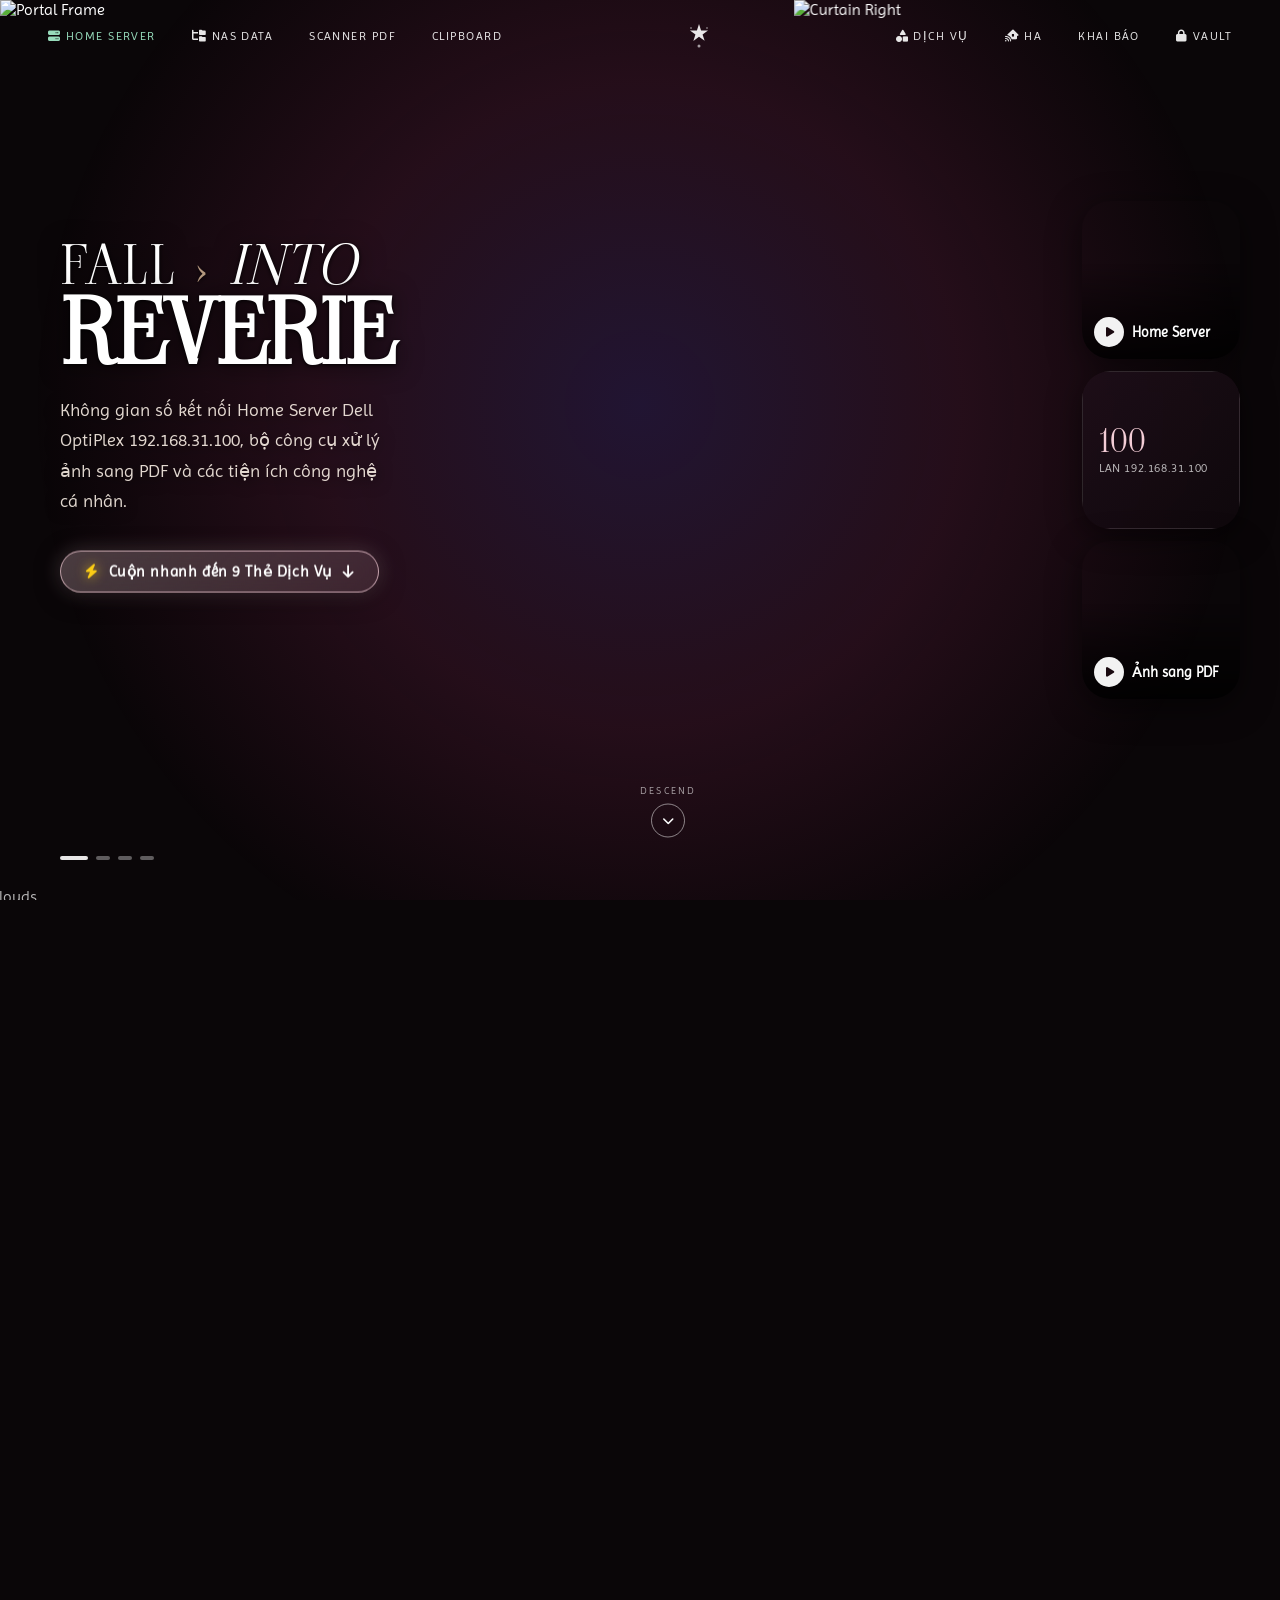
==== commit 19370278: "feat: replace arc slider with 2 horizontal rows and add quick scroll button" ====
--- a/index.html
+++ b/index.html
@@ -139,23 +139,7 @@
       pointer-events: none;
     }
 
-    /* Layer 3: Arc Card Slider (z 25) - Placed above clouds and bottom fade for maximum clarity */
-    .layer-arc-slider {
-      z-index: 25;
-      position: absolute;
-      left: 50%;
-      bottom: 80px;
-      transform: translateX(-50%);
-      width: 100%;
-      height: 380px;
-      pointer-events: auto;
-    }
-    @media (max-width: 767px) {
-      .layer-arc-slider {
-        bottom: 50px;
-        height: 280px;
-      }
-    }
+    /* Layer 3: 2 Horizontal Rows Slider (z 25) - Defined in Component Styles below */
 
     /* Layer 4: Portal Frame (z 15) */
     .layer-portal {
@@ -636,76 +620,133 @@
     }
 
     /* ========================================================
-       ARC CARD SLIDER COMPONENT (z 25)
+       TWO HORIZONTAL ROWS CARDS COMPONENT (z 25)
        ======================================================== */
-    .arc-card {
+    .two-rows-slider {
+      z-index: 25;
       position: absolute;
-      width: 250px;
-      height: 270px;
-      border-radius: 26px;
-      box-shadow: 0 14px 40px rgba(0, 0, 0, 0.42), 0 0 0 1px rgba(255, 255, 255, 0.25);
-      padding: 22px 20px 18px;
+      left: 0;
+      width: 100%;
+      bottom: 58px;
+      display: flex;
+      flex-direction: column;
+      align-items: center;
+      gap: 14px;
+      pointer-events: auto;
+      will-change: transform, opacity;
+      transform: translateZ(0);
+      transition: opacity 0.3s ease;
+    }
+    @media (max-width: 767px) {
+      .two-rows-slider {
+        bottom: 52px;
+        gap: 10px;
+      }
+    }
+
+    .cards-row {
+      display: flex;
+      align-items: center;
+      gap: 14px;
+      width: 100%;
+      justify-content: center;
+      will-change: transform;
+      transform: translate3d(0, 0, 0);
+      overflow-x: auto;
+      scrollbar-width: none;
+      -ms-overflow-style: none;
+      padding: 4px 20px;
+    }
+    .cards-row::-webkit-scrollbar {
+      display: none;
+    }
+    @media (max-width: 1200px) {
+      .cards-row {
+        justify-content: flex-start;
+      }
+    }
+    @media (max-width: 767px) {
+      .cards-row {
+        gap: 10px;
+        padding: 4px 14px;
+      }
+    }
+
+    .row-card {
+      position: relative;
+      width: 232px;
+      height: 192px;
+      border-radius: 20px;
+      box-shadow: 0 10px 28px rgba(0, 0, 0, 0.42), 0 0 0 1px rgba(255, 255, 255, 0.28);
+      padding: 16px 16px 13px;
       display: flex;
       flex-direction: column;
       justify-content: space-between;
       cursor: pointer;
       pointer-events: auto;
-      transition: box-shadow 0.3s ease;
-      will-change: transform, opacity;
+      transition: transform 0.25s ease, box-shadow 0.25s ease;
+      will-change: transform;
       transform: translateZ(0);
       backface-visibility: hidden;
-      backdrop-filter: blur(6px);
+      backdrop-filter: blur(8px);
       color: #2b141e;
       text-decoration: none;
-    }
-    .arc-card:hover {
-      box-shadow: 0 22px 55px rgba(243, 205, 214, 0.5), 0 0 0 2px #ffffff;
+      flex-shrink: 0;
+    }
+    .row-card:hover {
+      transform: translateY(-5px) scale(1.02);
+      box-shadow: 0 16px 42px rgba(243, 205, 214, 0.5), 0 0 0 2px #ffffff;
     }
     @media (max-width: 767px) {
-      .arc-card {
-        width: 180px;
-        height: 200px;
-        border-radius: 20px;
-        padding: 15px 14px 13px;
-      }
-    }
-
-    .arc-card-top-row {
+      .row-card {
+        width: 175px;
+        height: 162px;
+        border-radius: 16px;
+        padding: 12px 12px 10px;
+      }
+    }
+
+    .row-card-top {
       display: flex;
       justify-content: space-between;
       align-items: center;
       width: 100%;
-      margin-bottom: 8px;
-    }
-
-    .arc-card-tag {
-      font-size: 10px;
+      margin-bottom: 4px;
+    }
+
+    .row-card-tag {
+      font-size: 9.5px;
       font-weight: 700;
       text-transform: uppercase;
-      letter-spacing: 0.05em;
-      padding: 3px 8px;
+      letter-spacing: 0.04em;
+      padding: 2.5px 8px;
       border-radius: 9999px;
       background: rgba(43, 20, 30, 0.12);
-      color: rgba(43, 20, 30, 0.88);
+      color: rgba(43, 20, 30, 0.9);
       border: 1px solid rgba(43, 20, 30, 0.18);
       display: inline-flex;
       align-items: center;
-      gap: 5px;
+      gap: 4px;
+      max-width: 155px;
+      white-space: nowrap;
+      overflow: hidden;
+      text-overflow: ellipsis;
     }
     @media (max-width: 767px) {
-      .arc-card-tag {
-        font-size: 8.5px;
+      .row-card-tag {
+        font-size: 8px;
         padding: 2px 6px;
-      }
-    }
-
-    .arc-card-num {
-      width: 24px;
-      height: 24px;
+        max-width: 110px;
+      }
+    }
+
+    .row-card-num {
+      width: 22px;
+      height: 22px;
       border-radius: 50%;
       border: 1.5px solid rgba(80, 50, 60, 0.35);
       color: rgba(80, 50, 60, 0.7);
-      font-size: 10px;
+      font-size: 9.5px;
       font-family: 'Imprima', sans-serif;
       display: flex;
       align-items: center;
@@ -714,67 +755,116 @@
       flex-shrink: 0;
     }
 
-    .arc-card-body {
+    .row-card-body {
       flex-grow: 1;
       display: flex;
       flex-direction: column;
       justify-content: center;
-    }
-
-    .arc-card-title {
+      margin: 3px 0;
+    }
+
+    .row-card-title {
       font-family: 'Viaoda Libre', serif;
-      font-size: 24px;
+      font-size: 20px;
       color: #2b141e;
       line-height: 1.15;
-      margin-bottom: 6px;
+      margin-bottom: 3px;
       font-weight: 700;
     }
     @media (max-width: 767px) {
-      .arc-card-title {
-        font-size: 17px;
-        margin-bottom: 4px;
-      }
-    }
-
-    .arc-card-desc {
+      .row-card-title {
+        font-size: 15px;
+        margin-bottom: 2px;
+      }
+    }
+
+    .row-card-desc {
       font-family: 'Imprima', sans-serif;
-      font-size: 13px;
-      line-height: 1.38;
-      color: rgba(43, 20, 30, 0.8);
+      font-size: 11.5px;
+      line-height: 1.35;
+      color: rgba(43, 20, 30, 0.85);
+      display: -webkit-box;
+      -webkit-line-clamp: 2;
+      -webkit-box-orient: vertical;
+      overflow: hidden;
     }
     @media (max-width: 767px) {
-      .arc-card-desc {
-        font-size: 11px;
+      .row-card-desc {
+        font-size: 10px;
         line-height: 1.25;
       }
     }
 
-    .arc-card-footer {
-      display: flex;
-      align-items: center;
-      margin-top: 10px;
-    }
-
-    .arc-card-btn {
+    .row-card-footer {
+      display: flex;
+      align-items: center;
+      margin-top: 4px;
+    }
+
+    .row-card-btn {
       display: inline-flex;
       align-items: center;
-      gap: 6px;
-      font-size: 11.5px;
+      gap: 5px;
+      font-size: 10.5px;
       font-weight: 700;
       color: #2b141e;
-      background: rgba(255, 255, 255, 0.65);
-      padding: 5px 12px;
+      background: rgba(255, 255, 255, 0.72);
+      padding: 4px 10px;
       border-radius: 9999px;
       transition: background 0.2s ease, transform 0.2s ease;
     }
-    .arc-card:hover .arc-card-btn {
+    .row-card:hover .row-card-btn {
       background: #ffffff;
       transform: translateX(4px);
     }
     @media (max-width: 767px) {
-      .arc-card-btn {
-        font-size: 10px;
-        padding: 3px 8px;
+      .row-card-btn {
+        font-size: 9px;
+        padding: 3px 7px;
+      }
+    }
+
+    /* Quick Scroll Button (Scene 1) */
+    .btn-quick-end {
+      display: inline-flex;
+      align-items: center;
+      gap: 10px;
+      padding: 12px 24px;
+      margin-top: 10px;
+      background: linear-gradient(135deg, rgba(243, 205, 214, 0.28), rgba(243, 205, 214, 0.12));
+      border: 1.5px solid rgba(243, 205, 214, 0.75);
+      border-radius: 9999px;
+      color: #ffffff;
+      font-family: 'Imprima', sans-serif;
+      font-size: 14.5px;
+      font-weight: 600;
+      letter-spacing: 0.04em;
+      cursor: pointer;
+      backdrop-filter: blur(12px);
+      box-shadow: 0 4px 24px rgba(0, 0, 0, 0.5), 0 0 20px rgba(243, 205, 214, 0.25);
+      transition: all 0.25s ease;
+    }
+    .btn-quick-end:hover {
+      background: linear-gradient(135deg, rgba(243, 205, 214, 0.45), rgba(243, 205, 214, 0.25));
+      border-color: #ffffff;
+      box-shadow: 0 8px 30px rgba(243, 205, 214, 0.55), 0 0 26px rgba(255, 255, 255, 0.45);
+      transform: translateY(-2px) scale(1.02);
+      color: #ffffff;
+    }
+    .btn-quick-end i.fa-bolt {
+      color: #facc15;
+      filter: drop-shadow(0 0 6px rgba(250, 204, 21, 0.8));
+    }
+    .btn-quick-end i.fa-arrow-down {
+      transition: transform 0.25s ease;
+    }
+    .btn-quick-end:hover i.fa-arrow-down {
+      transform: translateY(3px);
+    }
+    @media (max-width: 767px) {
+      .btn-quick-end {
+        padding: 9px 18px;
+        font-size: 12.5px;
       }
     }
 
@@ -844,9 +934,10 @@
         id="bottomClouds"
       />
 
-      <!-- LAYER 3: Arc Card Slider (z 12) -->
-      <div class="layer-arc-slider" id="arcCardSlider">
-        <!-- Rendered dynamically by Arc Slider Math -->
+      <!-- LAYER 3: 2 Horizontal Rows Slider (z 25) -->
+      <div class="two-rows-slider" id="twoRowsSlider">
+        <div class="cards-row row-top" id="rowTop"></div>
+        <div class="cards-row row-bottom" id="rowBottom"></div>
       </div>
 
       <!-- LAYER 4: Portal Frame (z 15) -->
@@ -905,7 +996,7 @@
         </a>
 
         <div class="nav-group">
-          <a href="#services" class="nav-link nav-desktop-only" onclick="window.scrollTo({top: window.innerHeight * 2.8, behavior: 'smooth'}); return false;"><i class="fa-solid fa-shapes"></i> Dịch vụ</a>
+          <a href="#services" class="nav-link nav-desktop-only" onclick="scrollToCards(); return false;"><i class="fa-solid fa-shapes"></i> Dịch vụ</a>
           <a href="http://192.168.31.100:8123" target="_blank" rel="noopener" class="nav-link nav-desktop-only" title="Home Assistant"><i class="fa-solid fa-house-signal"></i> HA</a>
           <a href="form.html" class="nav-link nav-desktop-only">Khai báo</a>
           <a href="login.html" class="nav-link"><i class="fa-solid fa-lock"></i> Vault</a>
@@ -924,6 +1015,11 @@
           <p class="s1-subtext">
             Không gian số kết nối Home Server Dell OptiPlex 192.168.31.100, bộ công cụ xử lý ảnh sang PDF và các tiện ích công nghệ cá nhân.
           </p>
+          <div>
+            <button class="btn-quick-end" onclick="scrollToCards();" type="button" title="Cuộn nhanh về cuối để duyệt 9 thẻ dịch vụ">
+              <i class="fa-solid fa-bolt"></i> Cuộn nhanh đến 9 Thẻ Dịch Vụ <i class="fa-solid fa-arrow-down"></i>
+            </button>
+          </div>
         </div>
 
         <!-- Desktop Reel Cards on Right -->
@@ -961,7 +1057,7 @@
         </div>
 
         <!-- Scroll Cue -->
-        <div class="s1-scroll-cue">
+        <div class="s1-scroll-cue" onclick="scrollToCards();" style="cursor: pointer;" title="Bấm để cuộn nhanh đến các dịch vụ">
           <span class="scroll-cue-text">DESCEND</span>
           <div class="scroll-cue-circle">
             <i class="fa-solid fa-chevron-down"></i>
@@ -989,8 +1085,8 @@
           <a href="/nas" class="s2-pill s2-pill-link" title="Mở FileBrowser NAS"><i class="fa-solid fa-folder-tree"></i> Ổ cứng NAS</a>
         </div>
 
-        <div class="s2-scroll-cue">
-          <i class="fa-solid fa-arrow-down"></i> Cuộn chuột để duyệt qua 9 thẻ dịch vụ
+        <div class="s2-scroll-cue" onclick="scrollToCards();" style="cursor: pointer;" title="Bấm để cuộn nhanh đến 9 thẻ dịch vụ">
+          <i class="fa-solid fa-arrow-down"></i> Chạm hoặc cuộn chuột để duyệt qua 9 thẻ dịch vụ
         </div>
       </div>
 
@@ -1114,38 +1210,66 @@
     const curtainRight = document.getElementById('curtainRight');
     const scene1UI = document.getElementById('scene1UI');
     const scene2UI = document.getElementById('scene2UI');
-    const arcCardSlider = document.getElementById('arcCardSlider');
+    const twoRowsSlider = document.getElementById('twoRowsSlider');
+    const rowTop = document.getElementById('rowTop');
+    const rowBottom = document.getElementById('rowBottom');
     const s2Footer = document.getElementById('s2Footer');
     const s2TunnelPill = document.getElementById('s2TunnelPill');
     const currentYearEl = document.getElementById('currentYear');
 
     if (currentYearEl) currentYearEl.textContent = new Date().getFullYear();
 
-    // 2. Build Arc Card Elements
-    function buildArcCards() {
-      arcCardSlider.innerHTML = '';
-      CARDS_DATA.forEach((card, i) => {
-        const el = document.createElement('a');
-        el.href = card.link || '#';
-        el.className = 'arc-card';
-        el.style.backgroundColor = card.color;
-        el.innerHTML = `
-          <div class="arc-card-top-row">
-            <span class="arc-card-tag"><i class="${card.icon}"></i> ${card.badge}</span>
-            <div class="arc-card-num">${String(i + 1).padStart(2, '0')}</div>
-          </div>
-          <div class="arc-card-body">
-            <div class="arc-card-title">${card.title}</div>
-            <div class="arc-card-desc">${card.desc}</div>
-          </div>
-          <div class="arc-card-footer">
-            <span class="arc-card-btn">${card.action} <i class="fa-solid fa-arrow-right"></i></span>
-          </div>
-        `;
-        arcCardSlider.appendChild(el);
+    // Quick Scroll to Cards Function
+    function scrollToCards() {
+      const target = Math.max(1, container.scrollHeight - window.innerHeight);
+      window.scrollTo({
+        top: target,
+        behavior: 'smooth'
       });
     }
-    buildArcCards();
+
+    // 2. Build 2 Horizontal Rows Cards (Row 1: 5 cards, Row 2: 4 cards)
+    function createCardElement(card, idx) {
+      const el = document.createElement('a');
+      el.href = card.link || '#';
+      if (card.link && card.link.startsWith('http')) {
+        el.target = '_blank';
+        el.rel = 'noopener';
+      }
+      el.className = 'row-card';
+      el.style.backgroundColor = card.color;
+      el.innerHTML = `
+        <div class="row-card-top">
+          <span class="row-card-tag"><i class="${card.icon}"></i> ${card.badge}</span>
+          <div class="row-card-num">${String(idx + 1).padStart(2, '0')}</div>
+        </div>
+        <div class="row-card-body">
+          <div class="row-card-title">${card.title}</div>
+          <div class="row-card-desc">${card.desc}</div>
+        </div>
+        <div class="row-card-footer">
+          <span class="row-card-btn">${card.action} <i class="fa-solid fa-arrow-right"></i></span>
+        </div>
+      `;
+      return el;
+    }
+
+    function buildCards() {
+      if (!rowTop || !rowBottom) return;
+      rowTop.innerHTML = '';
+      rowBottom.innerHTML = '';
+
+      // Top Row: 5 Cards (Items 0 to 4)
+      CARDS_DATA.slice(0, 5).forEach((card, i) => {
+        rowTop.appendChild(createCardElement(card, i));
+      });
+
+      // Bottom Row: 4 Cards (Items 5 to 8)
+      CARDS_DATA.slice(5).forEach((card, i) => {
+        rowBottom.appendChild(createCardElement(card, i + 5));
+      });
+    }
+    buildCards();
 
     // 3. Ultra-Smooth Performance Optimization: Dimension Caching (Zero Layout Thrashing in RAF)
     let totalScroll = 1;
@@ -1293,47 +1417,35 @@
         scene2UI.style.opacity = '0';
       }
 
-      // 8. Arc Card Slider Geometry (z 25)
+      // 8. Two Horizontal Rows Slider (z 25)
       if (scene2Opacity > 0.02) {
-        arcCardSlider.style.visibility = 'visible';
-        arcCardSlider.style.opacity = scene2Opacity.toFixed(2);
-        arcCardSlider.style.pointerEvents = 'auto';
-
-        const cardSpacingDeg = cachedIsMobile ? 11 : 8.5;
-        const arcRadius = cachedIsMobile ? 650 : 960;
-        const cardW = cachedIsMobile ? 180 : 250;
-        const halfW = cardW / 2;
-        const baselineY = cachedIsMobile ? 100 : 135;
-
-        // Rotation drives across all cards from 0.60 to 0.98
-        const maxRotation = (CARDS_DATA.length - 1) * cardSpacingDeg;
-        const rotProgress = clamp((scrollProgress - 0.60) / 0.38, 0, 1);
-        const rotationOffset = lerp(0, maxRotation, rotProgress);
-
-        const cardNodes = arcCardSlider.querySelectorAll('.arc-card');
-        cardNodes.forEach((node, i) => {
-          const deg = (i * cardSpacingDeg) - rotationOffset;
-          const rad = (deg * Math.PI) / 180;
-          const x = Math.sin(rad) * arcRadius;
-          const y = arcRadius - Math.cos(rad) * arcRadius;
-
-          node.style.bottom = `${(-y + baselineY).toFixed(1)}px`;
-          node.style.left = `calc(50% + ${x.toFixed(1)}px - ${halfW}px)`;
-          node.style.transform = `rotate(${deg.toFixed(2)}deg)`;
-          node.style.transformOrigin = `${halfW}px ${arcRadius}px`;
-
-          // Softly fade cards that curve far to the sides so they look graceful
-          const absDeg = Math.abs(deg);
-          if (absDeg > 35) {
-            node.style.opacity = Math.max(0, 1 - (absDeg - 35) / 15).toFixed(2);
-          } else {
-            node.style.opacity = '1';
-          }
-        });
+        twoRowsSlider.style.visibility = 'visible';
+        twoRowsSlider.style.opacity = scene2Opacity.toFixed(2);
+        twoRowsSlider.style.pointerEvents = 'auto';
+
+        // Glide effect as user scrolls into scene 2 from 0.60 to 0.98
+        const cardProgress = clamp((scrollProgress - 0.60) / 0.38, 0, 1);
+        // Top row glides into place from right (+120px -> 0px)
+        // Bottom row glides into place from left (-120px -> 0px)
+        const rowTopGlide = lerp(120, 0, cardProgress);
+        const rowBottomGlide = lerp(-120, 0, cardProgress);
+
+        // Subtle mouse parallax dampening
+        const mouseShift = -smoothMouseX * 14;
+
+        if (windowWidth >= 1200) {
+          rowTop.style.transform = `translate3d(${(rowTopGlide + mouseShift).toFixed(1)}px, 0, 0)`;
+          rowBottom.style.transform = `translate3d(${(rowBottomGlide - mouseShift).toFixed(1)}px, 0, 0)`;
+        } else {
+          const dampTop = cardProgress < 1 ? (rowTopGlide * 0.3).toFixed(1) : '0';
+          const dampBottom = cardProgress < 1 ? (rowBottomGlide * 0.3).toFixed(1) : '0';
+          rowTop.style.transform = `translate3d(${dampTop}px, 0, 0)`;
+          rowBottom.style.transform = `translate3d(${dampBottom}px, 0, 0)`;
+        }
       } else {
-        arcCardSlider.style.visibility = 'hidden';
-        arcCardSlider.style.opacity = '0';
-        arcCardSlider.style.pointerEvents = 'none';
+        twoRowsSlider.style.visibility = 'hidden';
+        twoRowsSlider.style.opacity = '0';
+        twoRowsSlider.style.pointerEvents = 'none';
       }
 
       // 9. Floating Scene 2 Footer
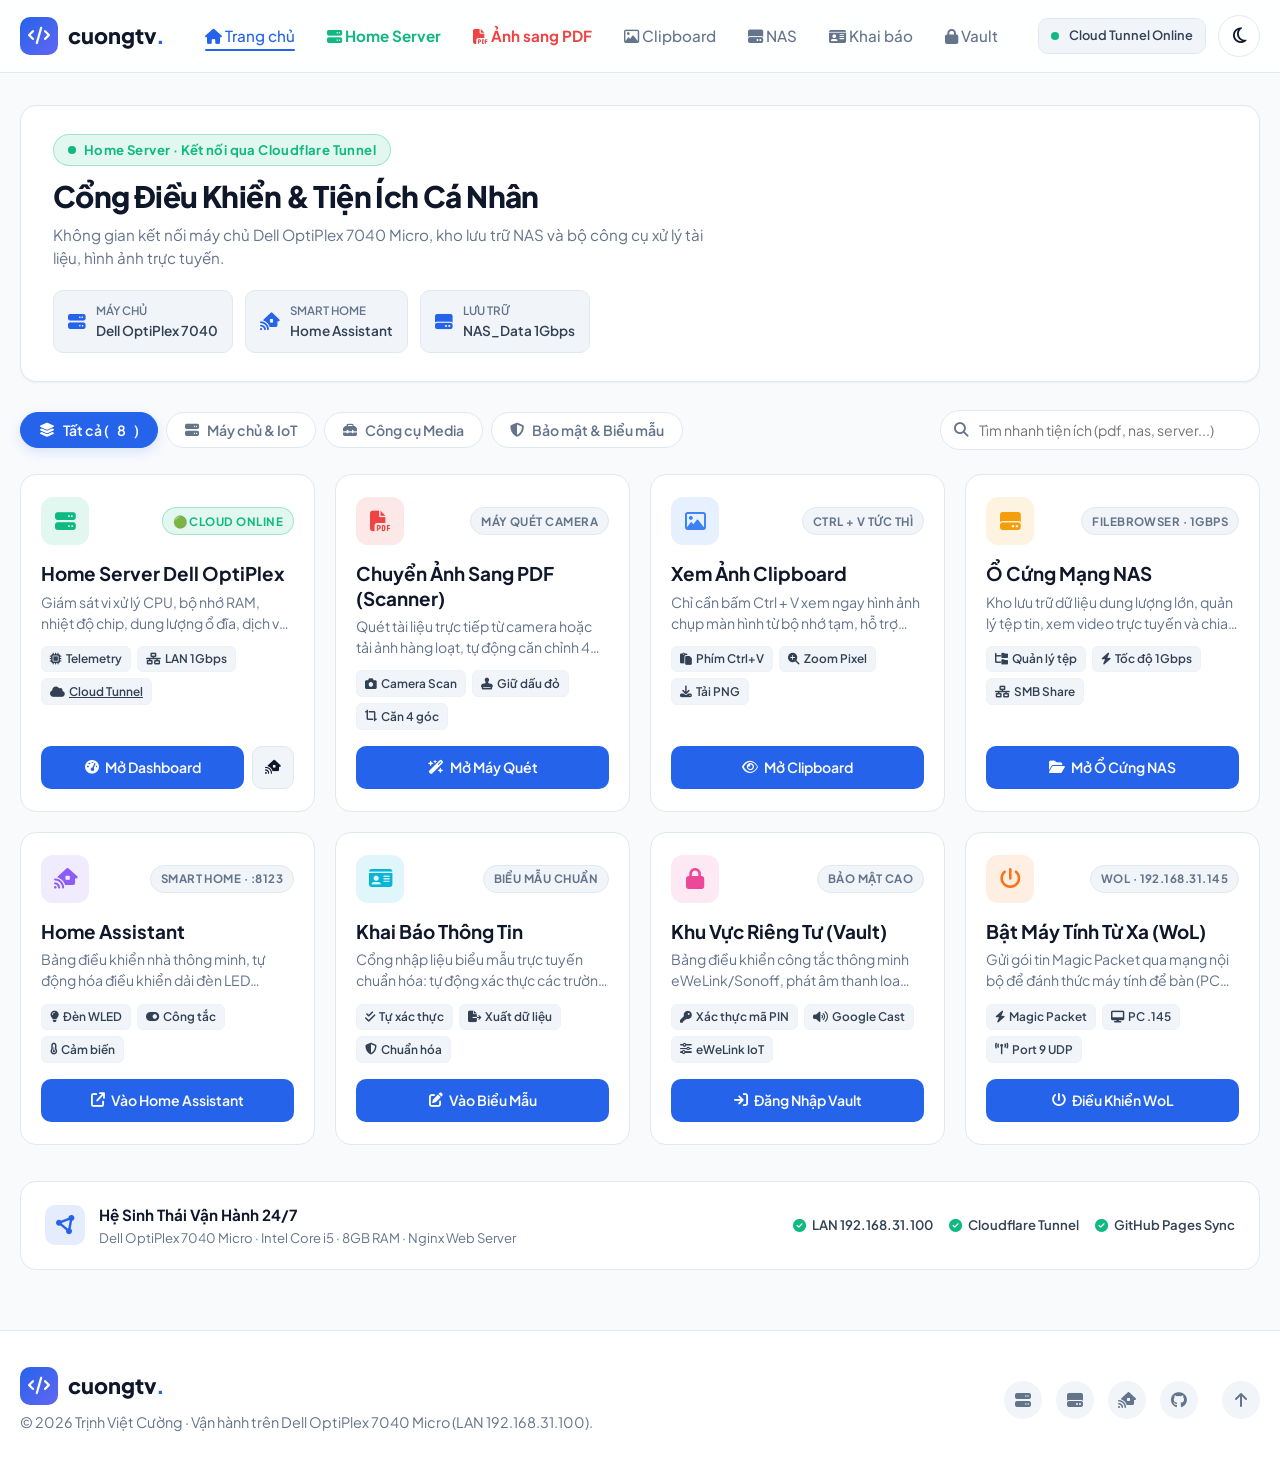
==== commit 2600e1f9: "feat: redesign homepage to clean, intuitive, modern layout without gimmicks" ====
--- a/index.html
+++ b/index.html
@@ -1,1473 +1,1053 @@
 <!DOCTYPE html>
-<html lang="vi">
+<html lang="vi" data-theme="dark">
 <head>
   <meta charset="UTF-8" />
   <meta name="viewport" content="width=device-width, initial-scale=1.0" />
-  <title>Step Into Wonder | Cuongtv Portal & Home Server</title>
-  <meta name="description" content="Step Into Wonder — An immersive parallax scroll landing experience & personal home server portal." />
-
-  <!-- Google Fonts: Viaoda Libre & Imprima -->
+  <title>Cổng Điều Khiển & Tiện Ích Trực Tuyến | cuongtv.</title>
+  <meta name="description" content="Cổng quản lý Home Server Dell OptiPlex, kho lưu trữ NAS và bộ công cụ tiện ích số hóa của Trịnh Việt Cường." />
+
+  <!-- Google Fonts: Plus Jakarta Sans & JetBrains Mono -->
   <link rel="preconnect" href="https://fonts.googleapis.com" />
   <link rel="preconnect" href="https://fonts.gstatic.com" crossorigin />
-  <link href="https://fonts.googleapis.com/css2?family=Viaoda+Libre&family=Imprima&display=swap" rel="stylesheet" />
+  <link href="https://fonts.googleapis.com/css2?family=Plus+Jakarta+Sans:wght@300;400;500;600;700;800&family=JetBrains+Mono:wght@400;500;600&display=swap" rel="stylesheet" />
 
   <!-- Font Awesome Icons -->
   <link rel="stylesheet" href="https://cdnjs.cloudflare.com/ajax/libs/font-awesome/6.5.1/css/all.min.css" />
 
-  <!-- Preload Critical Parallax Assets for Instant 60/120Hz Silkiness -->
-  <link rel="preload" as="image" href="https://plugin-assets.open-design.ai/plugins/dreamcore-landing/image_1_vdzwae-464f73.webp" />
-  <link rel="preload" as="image" href="https://plugin-assets.open-design.ai/plugins/dreamcore-landing/curtain_left_znkmva-f9eb4c.webp" />
-  <link rel="preload" as="image" href="https://plugin-assets.open-design.ai/plugins/dreamcore-landing/curtain_right_paeyym-9fa947.webp" />
-  <link rel="preload" as="image" href="https://plugin-assets.open-design.ai/plugins/dreamcore-landing/image_2_gkcdlx-5f252f.webp" />
-  <link rel="preload" as="image" href="https://plugin-assets.open-design.ai/plugins/dreamcore-landing/bottom_clouds_xskut6-c56b42.webp" />
+  <!-- Base Stylesheet -->
+  <link rel="stylesheet" href="css/style.css" />
 
   <style>
     /* ========================================================
-       GLOBAL & RESET
+       CLEAN, MODERN & INTUITIVE PORTAL LAYOUT
        ======================================================== */
-    *, *::before, *::after {
-      box-sizing: border-box;
+    body {
+      background: var(--bg-body);
+      color: var(--text-main);
+      font-family: var(--font-main);
+      min-height: 100vh;
+      display: flex;
+      flex-direction: column;
+    }
+
+    .main-content {
+      flex: 1;
+      padding: 32px 0 60px;
+    }
+
+    .container {
+      max-width: 1280px;
+      margin: 0 auto;
+      padding: 0 20px;
+    }
+
+    /* Top Server Banner */
+    .portal-hero {
+      background: var(--bg-surface);
+      border: 1px solid var(--border-color);
+      border-radius: var(--radius-lg);
+      padding: 28px 32px;
+      margin-bottom: 28px;
+      box-shadow: var(--shadow-sm);
+      display: flex;
+      justify-content: space-between;
+      align-items: center;
+      flex-wrap: wrap;
+      gap: 20px;
+    }
+
+    .portal-hero-info {
+      max-width: 680px;
+    }
+
+    .portal-live-pill {
+      display: inline-flex;
+      align-items: center;
+      gap: 8px;
+      padding: 4px 14px;
+      background: rgba(16, 185, 129, 0.12);
+      border: 1px solid rgba(16, 185, 129, 0.3);
+      border-radius: var(--radius-full);
+      color: #10b981;
+      font-size: 0.82rem;
+      font-weight: 700;
+      letter-spacing: 0.03em;
+      margin-bottom: 12px;
+    }
+
+    .pulse-dot {
+      width: 8px;
+      height: 8px;
+      background-color: #10b981;
+      border-radius: 50%;
+      box-shadow: 0 0 0 0 rgba(16, 185, 129, 0.7);
+      animation: pulseGreen 1.8s infinite;
+    }
+
+    @keyframes pulseGreen {
+      0% { transform: scale(0.95); box-shadow: 0 0 0 0 rgba(16, 185, 129, 0.7); }
+      70% { transform: scale(1); box-shadow: 0 0 0 8px rgba(16, 185, 129, 0); }
+      100% { transform: scale(0.95); box-shadow: 0 0 0 0 rgba(16, 185, 129, 0); }
+    }
+
+    .portal-title {
+      font-size: 1.85rem;
+      font-weight: 800;
+      color: var(--text-main);
+      margin-bottom: 8px;
+      letter-spacing: -0.02em;
+      line-height: 1.25;
+    }
+
+    .portal-desc {
+      font-size: 0.95rem;
+      color: var(--text-muted);
+      line-height: 1.55;
       margin: 0;
-      padding: 0;
-    }
-
-    html {
-      scroll-behavior: smooth;
-    }
-
-    body {
+    }
+
+    .portal-hero-metrics {
+      display: flex;
+      gap: 12px;
+      flex-wrap: wrap;
+    }
+
+    .metric-chip {
+      background: var(--bg-hover);
+      border: 1px solid var(--border-color);
+      border-radius: var(--radius-md);
+      padding: 10px 14px;
+      display: flex;
+      align-items: center;
+      gap: 10px;
+      font-size: 0.85rem;
+      font-weight: 600;
+      color: var(--text-body);
+      text-decoration: none;
+      transition: var(--transition);
+    }
+
+    .metric-chip:hover {
+      border-color: var(--primary);
+      color: var(--primary);
+      transform: translateY(-2px);
+    }
+
+    .metric-chip i {
+      font-size: 1.1rem;
+      color: var(--primary);
+    }
+
+    /* Filter & Search Bar */
+    .controls-bar {
+      display: flex;
+      justify-content: space-between;
+      align-items: center;
+      flex-wrap: wrap;
+      gap: 16px;
+      margin-bottom: 24px;
+    }
+
+    .category-tabs {
+      display: flex;
+      flex-wrap: wrap;
+      gap: 8px;
+    }
+
+    .category-tab {
+      padding: 8px 18px;
+      background: var(--bg-surface);
+      border: 1px solid var(--border-color);
+      border-radius: var(--radius-full);
+      font-size: 0.88rem;
+      font-weight: 600;
+      color: var(--text-muted);
+      cursor: pointer;
+      transition: var(--transition);
+      display: inline-flex;
+      align-items: center;
+      gap: 8px;
+      user-select: none;
+    }
+
+    .category-tab:hover {
+      color: var(--text-main);
+      border-color: var(--border-subtle);
+      background: var(--bg-hover);
+    }
+
+    .category-tab.active {
+      background: var(--primary);
+      color: #ffffff;
+      border-color: var(--primary);
+      box-shadow: 0 4px 12px var(--primary-glow);
+    }
+
+    .search-wrapper {
+      position: relative;
+      min-width: 280px;
+      flex: 0 1 320px;
+    }
+
+    .search-input {
       width: 100%;
-      background-color: #0a0608;
-      color: #ffffff;
-      font-family: 'Imprima', sans-serif;
-      overflow-x: hidden;
-      scrollbar-gutter: stable;
-    }
-
-    a {
-      color: inherit;
-      text-decoration: none;
-    }
-
-    /* Cross-Document View Transitions */
-    @media (prefers-reduced-motion: no-preference) {
-      @view-transition {
-        navigation: auto;
-      }
-      ::view-transition-old(root) {
-        animation: 0.3s ease-out both fade-out;
-      }
-      ::view-transition-new(root) {
-        animation: 0.35s ease-out both fade-in;
-      }
-    }
-    @keyframes fade-out { to { opacity: 0; } }
-    @keyframes fade-in { from { opacity: 0; } }
-
-    @keyframes bobUp {
-      0%, 100% { transform: translateY(0); }
-      50% { transform: translateY(-6px); }
-    }
-
-    @keyframes pulseGlow {
-      0%, 100% { opacity: 0.7; transform: scale(1); }
-      50% { opacity: 1; transform: scale(1.05); }
-    }
-
-    /* ========================================================
-       PARALLAX CONTAINER (480vh scroll track)
-       ======================================================== */
-    .parallax-container {
-      height: 480vh;
-      position: relative;
-      width: 100%;
-      background: #0a0608;
-    }
-
-    .sticky-viewport {
-      position: sticky;
-      top: 0;
-      left: 0;
-      width: 100%;
-      height: 100vh;
-      overflow: hidden;
-      background: #0a0608;
-    }
-
-    /* Layer Base */
-    .layer {
+      padding: 10px 14px 10px 38px;
+      background: var(--bg-surface);
+      border: 1px solid var(--border-color);
+      border-radius: var(--radius-full);
+      font-size: 0.88rem;
+      font-family: inherit;
+      color: var(--text-main);
+      outline: none;
+      transition: var(--transition);
+    }
+
+    .search-input:focus {
+      border-color: var(--primary);
+      box-shadow: 0 0 0 3px var(--primary-glow);
+    }
+
+    .search-icon {
       position: absolute;
-      top: 0;
-      left: 0;
-      width: 100%;
-      height: 100%;
-      will-change: transform, opacity;
-      transform: translateZ(0);
-      backface-visibility: hidden;
-      user-select: none;
-    }
-
-    /* Layer 1: World Background (z 0) - Enlarged to prevent mouse parallax black edge leaks */
-    .layer-world {
-      z-index: 0;
-      width: 108%;
-      height: 108%;
-      top: -4%;
-      left: -4%;
-      object-fit: cover;
-      transform-origin: 50% 50%;
-    }
-
-    /* Cosmic Glow overlay between world and clouds */
-    .layer-world-glow {
-      z-index: 1;
-      position: absolute;
-      inset: 0;
-      background: radial-gradient(circle at 50% 45%, rgba(139, 92, 246, 0.18) 0%, rgba(236, 72, 153, 0.12) 40%, transparent 75%);
-      pointer-events: none;
-    }
-
-    /* Layer 2: Bottom Clouds (z 10) */
-    .layer-clouds {
-      z-index: 10;
-      top: auto;
-      bottom: -6px;
-      left: -2%;
-      width: 104%;
-      height: auto;
-      transform-origin: 50% 100%;
-      pointer-events: none;
-    }
-
-    /* Layer 3: 2 Horizontal Rows Slider (z 25) - Defined in Component Styles below */
-
-    /* Layer 4: Portal Frame (z 15) */
-    .layer-portal {
-      z-index: 15;
-      object-fit: cover;
-      transform-origin: 52% 38%;
-      pointer-events: none;
-    }
-
-    /* Layer 5: Bottom Fade (z 16) */
-    .layer-bottom-fade {
-      z-index: 16;
-      top: auto;
-      bottom: 0;
-      height: 42%;
-      background: linear-gradient(to top, rgba(10, 6, 8, 0.45) 0%, transparent 100%);
-      pointer-events: none;
-    }
-
-    /* Layer 6 & 7: Curtains Left & Right (z 16) */
-    .layer-curtain-left {
-      z-index: 16;
-      object-fit: cover;
-      object-position: right center;
-      transform-origin: left center;
-      pointer-events: none;
-    }
-
-    .layer-curtain-right {
-      z-index: 16;
-      object-fit: cover;
-      object-position: left center;
-      transform-origin: right center;
-      pointer-events: none;
-    }
-
-    /* Layer 8: Top Fade (z 45) */
-    .layer-top-fade {
-      z-index: 45;
-      height: 42vh;
-      background: linear-gradient(to bottom, rgba(10, 6, 8, 0.6) 0%, transparent 100%);
-      pointer-events: none;
-    }
-
-    /* ========================================================
-       NAVIGATION (z 50)
-       ======================================================== */
-    .nav-bar {
-      position: absolute;
-      top: 0;
-      left: 0;
-      width: 100%;
-      z-index: 50;
-      display: flex;
-      justify-content: space-between;
-      align-items: center;
-      padding: 22px 48px;
-    }
-    @media (max-width: 767px) {
-      .nav-bar {
-        padding: 18px 20px;
-      }
-    }
-
-    .nav-group {
-      display: flex;
-      align-items: center;
-      gap: 36px;
-    }
-    @media (max-width: 767px) {
-      .nav-group {
-        gap: 16px;
-      }
-    }
-
-    .nav-link {
-      font-family: 'Imprima', sans-serif;
-      font-size: 12px;
-      letter-spacing: 0.12em;
-      text-transform: uppercase;
-      color: #ffffff;
-      opacity: 0.9;
-      transition: opacity 0.2s, color 0.2s;
-    }
-    .nav-link:hover {
-      opacity: 1;
-      color: #f3cdd6;
-    }
-    @media (max-width: 767px) {
-      .nav-link {
-        font-size: 11px;
-      }
-      .nav-desktop-only {
-        display: none !important;
-      }
-    }
-
-    .star-logo {
-      width: 28px;
-      height: 28px;
-      display: inline-block;
-      vertical-align: middle;
-      cursor: pointer;
-      transition: transform 0.4s ease;
-    }
-    .star-logo:hover {
-      transform: rotate(72deg) scale(1.1);
-    }
-
-    /* ========================================================
-       SCENE 1 UI (z 20)
-       ======================================================== */
-    .scene1-ui {
-      position: absolute;
-      inset: 0;
-      z-index: 20;
-      pointer-events: none;
-      transition: opacity 0.3s ease;
-    }
-
-    .s1-desktop-hero {
-      position: absolute;
-      top: 46%;
-      left: 60px;
-      max-width: 460px;
-      transform: translateY(-50%);
-      color: #ffffff;
-      text-shadow: 0 2px 24px rgba(0,0,0,0.8), 0 1px 4px rgba(0,0,0,0.95);
-      pointer-events: auto;
-      opacity: 0;
-      transform: translateY(-40%);
-      transition: opacity 0.9s ease 0.3s, transform 0.9s ease 0.3s;
-    }
-
-    .s1-heading-sub {
-      font-family: 'Viaoda Libre', serif;
-      font-size: clamp(32px, 4.5vw, 54px);
-      line-height: 1.1;
-      letter-spacing: 0.04em;
-    }
-    .s1-heading-sub .accent-arrow {
-      color: rgba(255, 220, 180, 0.7);
-      font-size: 0.8em;
-      margin: 0 4px;
-    }
-    .s1-heading-sub .italic-into {
-      font-style: italic;
-    }
-
-    .s1-heading-main {
-      font-family: 'Viaoda Libre', serif;
-      font-size: clamp(50px, 7.5vw, 88px);
-      line-height: 0.9;
-      letter-spacing: -0.02em;
-      margin-bottom: 20px;
-    }
-
-    .s1-subtext {
-      font-size: 18px;
-      line-height: 1.7;
-      color: rgba(255, 245, 235, 0.88);
-      max-width: 320px;
-      margin-bottom: 24px;
-      text-shadow: 0 2px 16px rgba(0,0,0,0.8);
-    }
-
-    /* Desktop Cards on Right */
-    .s1-desktop-cards {
-      position: absolute;
-      right: 40px;
+      left: 14px;
       top: 50%;
       transform: translateY(-50%);
+      color: var(--text-muted);
+      font-size: 0.9rem;
+      pointer-events: none;
+    }
+
+    /* Services Grid */
+    .services-grid {
+      display: grid;
+      grid-template-columns: repeat(auto-fill, minmax(280px, 1fr));
+      gap: 20px;
+      margin-bottom: 36px;
+    }
+
+    .service-card {
+      background: var(--bg-card);
+      border: 1px solid var(--border-color);
+      border-radius: var(--radius-lg);
+      padding: 22px 20px;
       display: flex;
       flex-direction: column;
-      gap: 12px;
-      pointer-events: auto;
-      opacity: 0;
-      transform: translateY(-40%);
-      transition: opacity 0.9s ease 0.55s, transform 0.9s ease 0.55s;
-    }
-
-    .s1-card {
-      width: 158px;
-      height: 158px;
-      border-radius: 28px;
-      box-shadow: 0 8px 32px rgba(0, 0, 0, 0.5);
+      justify-content: space-between;
+      transition: transform 0.22s ease, border-color 0.22s ease, box-shadow 0.22s ease;
       position: relative;
       overflow: hidden;
-      background-size: cover;
-      background-position: center;
-      transition: transform 0.3s ease, box-shadow 0.3s ease;
-      cursor: pointer;
-      display: block;
-    }
-    .s1-card:hover {
-      transform: translateY(-4px) scale(1.03);
-      box-shadow: 0 14px 40px rgba(0, 0, 0, 0.7);
-    }
-
-    .s1-card-overlay {
-      position: absolute;
-      bottom: 0;
-      left: 0;
-      width: 100%;
-      height: 60%;
-      background: linear-gradient(to top, rgba(0,0,0,0.85) 0%, transparent 100%);
-    }
-
-    .s1-card-content {
-      position: absolute;
-      bottom: 12px;
-      left: 12px;
-      right: 12px;
-      display: flex;
-      align-items: center;
-      gap: 8px;
-      z-index: 2;
-    }
-
-    .play-circle {
-      width: 30px;
-      height: 30px;
-      border-radius: 50%;
-      background: rgba(255,255,255,0.95);
-      color: #1a0a10;
+    }
+
+    .service-card:hover {
+      transform: translateY(-4px);
+      border-color: var(--primary);
+      box-shadow: var(--shadow-lg);
+    }
+
+    .service-card-top {
+      display: flex;
+      justify-content: space-between;
+      align-items: center;
+      margin-bottom: 16px;
+    }
+
+    .service-icon-box {
+      width: 48px;
+      height: 48px;
+      border-radius: 12px;
       display: flex;
       align-items: center;
       justify-content: center;
-      font-size: 11px;
-      padding-left: 2px;
-    }
-
-    .card-label {
-      font-size: 14px;
-      font-weight: 600;
-      color: #ffffff;
-      text-shadow: 0 1px 4px rgba(0,0,0,0.8);
-    }
-
-    .number-card-body {
-      padding: 16px;
-      display: flex;
-      flex-direction: column;
-      justify-content: center;
-      height: 100%;
-      background: linear-gradient(135deg, rgba(30, 15, 25, 0.9), rgba(15, 8, 12, 0.95));
-      backdrop-filter: blur(12px);
-      border: 1px solid rgba(255,255,255,0.12);
-    }
-    .number-val {
-      font-family: 'Viaoda Libre', serif;
-      font-size: 32px;
-      color: #f3cdd6;
-      line-height: 1;
-      margin-bottom: 4px;
-    }
-    .number-lbl {
-      font-size: 12px;
-      color: rgba(255,255,255,0.7);
+      font-size: 1.3rem;
+      flex-shrink: 0;
+      transition: transform 0.25s ease;
+    }
+
+    .service-card:hover .service-icon-box {
+      transform: scale(1.08);
+    }
+
+    /* Specific Icon Theme Colors */
+    .icon-server-emerald { background: rgba(16, 185, 129, 0.12); color: #10b981; }
+    .icon-pdf-rose { background: rgba(239, 68, 68, 0.12); color: #ef4444; }
+    .icon-clip-blue { background: rgba(59, 130, 246, 0.12); color: #3b82f6; }
+    .icon-nas-amber { background: rgba(245, 158, 11, 0.12); color: #f59e0b; }
+    .icon-ha-violet { background: rgba(139, 92, 246, 0.12); color: #8b5cf6; }
+    .icon-form-cyan { background: rgba(6, 182, 212, 0.12); color: #06b6d4; }
+    .icon-vault-pink { background: rgba(236, 72, 153, 0.12); color: #ec4899; }
+    .icon-wol-orange { background: rgba(249, 115, 22, 0.12); color: #f97316; }
+
+    .service-badge {
+      font-size: 0.72rem;
+      font-weight: 700;
+      letter-spacing: 0.04em;
       text-transform: uppercase;
-      letter-spacing: 0.05em;
-    }
-
-    /* Slider dots */
-    .s1-slider-dots {
-      position: absolute;
-      bottom: 40px;
-      left: 60px;
-      display: flex;
-      align-items: center;
-      gap: 8px;
-      opacity: 0;
-      transition: opacity 0.9s ease 0.8s;
-    }
-    .dot {
-      height: 4px;
-      border-radius: 2px;
-      background: rgba(255,255,255,0.35);
-    }
-    .dot.active {
-      width: 28px;
-      background: rgba(255,255,255,0.9);
-    }
-    .dot.inactive {
-      width: 14px;
-    }
-
-    /* Scroll Cue */
-    .s1-scroll-cue {
-      position: absolute;
-      bottom: 36px;
-      left: 50%;
-      transform: translateX(-50%);
-      display: flex;
-      flex-direction: column;
-      align-items: center;
-      gap: 8px;
-      opacity: 0;
-      transition: opacity 0.9s ease 0.9s;
-    }
-    .scroll-cue-text {
-      font-size: 10px;
-      letter-spacing: 0.22em;
-      text-transform: uppercase;
-      color: rgba(255,255,255,0.6);
-    }
-    .scroll-cue-circle {
-      width: 34px;
-      height: 34px;
-      border-radius: 50%;
-      border: 1.5px solid rgba(255,255,255,0.5);
-      display: flex;
-      align-items: center;
-      justify-content: center;
-      color: #ffffff;
-      font-size: 12px;
-      animation: bobUp 1.8s ease-in-out infinite;
-    }
-
-    /* Mobile Scene 1 */
-    @media (max-width: 1099px) {
-      .s1-desktop-hero {
-        top: 48%;
-        left: 50%;
-        transform: translate(-50%, -50%);
-        text-align: center;
-        width: calc(100% - 48px);
-      }
-      .s1-subtext {
-        margin: 0 auto 20px;
-      }
-      .s1-desktop-cards {
-        display: none;
-      }
-      .s1-slider-dots {
-        left: 50%;
-        transform: translateX(-50%);
-        bottom: 28px;
-      }
-      .s1-scroll-cue {
-        display: none;
-      }
-    }
-
-    /* UI Visible Trigger */
-    .ui-visible .s1-desktop-hero,
-    .ui-visible .s1-desktop-cards,
-    .ui-visible .s1-slider-dots,
-    .ui-visible .s1-scroll-cue {
-      opacity: 1;
-      transform: translateY(-50%);
-    }
-    .ui-visible .s1-slider-dots {
-      transform: none;
-    }
-    @media (max-width: 1099px) {
-      .ui-visible .s1-desktop-hero {
-        transform: translate(-50%, -50%);
-      }
-      .ui-visible .s1-slider-dots {
-        transform: translateX(-50%);
-      }
-    }
-
-    /* ========================================================
-       SCENE 2 UI (z 46)
-       ======================================================== */
-    .scene2-ui {
-      position: absolute;
-      top: 0;
-      left: 0;
-      width: 100%;
-      z-index: 46;
-      display: flex;
-      flex-direction: column;
-      align-items: center;
-      text-align: center;
-      margin-top: 8vh;
-      pointer-events: none;
-      padding: 0 24px;
-    }
-    @media (max-width: 767px) {
-      .scene2-ui {
-        margin-top: 5vh;
-      }
-    }
-
-    .s2-badge-top {
-      display: inline-flex;
-      align-items: center;
-      gap: 8px;
-      padding: 6px 16px;
-      background: rgba(243, 205, 214, 0.15);
-      border: 1px solid rgba(243, 205, 214, 0.35);
-      border-radius: 9999px;
-      color: #f3cdd6;
-      font-size: 12px;
-      font-weight: 600;
-      letter-spacing: 0.08em;
-      text-transform: uppercase;
+      padding: 3.5px 10px;
+      border-radius: var(--radius-full);
+      background: var(--bg-hover);
+      color: var(--text-muted);
+      border: 1px solid var(--border-color);
+      white-space: nowrap;
+    }
+
+    .badge-online {
+      background: rgba(16, 185, 129, 0.12);
+      color: #10b981;
+      border-color: rgba(16, 185, 129, 0.3);
+    }
+
+    .service-card-body {
+      flex-grow: 1;
+      margin-bottom: 16px;
+    }
+
+    .service-title {
+      font-size: 1.18rem;
+      font-weight: 700;
+      color: var(--text-main);
+      margin-bottom: 6px;
+      line-height: 1.3;
+    }
+
+    .service-desc {
+      font-size: 0.88rem;
+      color: var(--text-muted);
+      line-height: 1.5;
       margin-bottom: 12px;
-    }
-
-    .s2-heading {
-      font-family: 'Viaoda Libre', serif;
-      font-size: clamp(34px, 5.5vw, 68px);
-      letter-spacing: 0.03em;
-      line-height: 1.08;
-      color: #ffffff;
-      text-shadow: 0 2px 24px rgba(0, 0, 0, 0.6);
-      margin-bottom: 10px;
-    }
-    @media (max-width: 767px) {
-      .s2-heading {
-        font-size: clamp(24px, 7vw, 38px);
-      }
-    }
-
-    .s2-subtext {
-      font-family: 'Imprima', sans-serif;
-      font-size: 17px;
-      line-height: 1.55;
-      letter-spacing: -0.01em;
-      max-width: 540px;
-      color: rgba(255, 255, 255, 0.88);
-      text-shadow: 0 2px 14px rgba(0, 0, 0, 0.7);
-    }
-    @media (max-width: 767px) {
-      .s2-subtext {
-        font-size: 13px;
-        max-width: 320px;
-      }
-    }
-
-    .s2-pills {
-      display: flex;
-      flex-wrap: wrap;
-      justify-content: center;
-      align-items: center;
-      gap: 10px;
-      margin-top: 14px;
-      pointer-events: auto;
-    }
-
-    .s2-pill {
-      display: inline-flex;
-      align-items: center;
-      gap: 6px;
-      padding: 6px 14px;
-      background: rgba(255, 255, 255, 0.12);
-      backdrop-filter: blur(8px);
-      border: 1px solid rgba(255, 255, 255, 0.22);
-      border-radius: 9999px;
-      font-size: 12.5px;
-      color: #ffffff;
-      font-weight: 600;
-      letter-spacing: 0.02em;
-      transition: all 0.2s ease;
-      text-decoration: none;
-    }
-
-    .s2-pill-link:hover {
-      background: rgba(243, 205, 214, 0.25);
-      border-color: #f3cdd6;
-      color: #f3cdd6;
-      transform: translateY(-2px);
-    }
-
-    .s2-scroll-cue {
-      display: inline-flex;
-      align-items: center;
-      gap: 6px;
-      margin-top: 12px;
-      font-size: 11px;
-      letter-spacing: 0.15em;
-      text-transform: uppercase;
-      color: rgba(255, 255, 255, 0.55);
-    }
-
-    /* ========================================================
-       TWO HORIZONTAL ROWS CARDS COMPONENT (z 25)
-       ======================================================== */
-    .two-rows-slider {
-      z-index: 25;
-      position: absolute;
-      left: 0;
-      width: 100%;
-      bottom: 58px;
-      display: flex;
-      flex-direction: column;
-      align-items: center;
-      gap: 14px;
-      pointer-events: auto;
-      will-change: transform, opacity;
-      transform: translateZ(0);
-      transition: opacity 0.3s ease;
-    }
-    @media (max-width: 767px) {
-      .two-rows-slider {
-        bottom: 52px;
-        gap: 10px;
-      }
-    }
-
-    .cards-row {
-      display: flex;
-      align-items: center;
-      gap: 14px;
-      width: 100%;
-      justify-content: center;
-      will-change: transform;
-      transform: translate3d(0, 0, 0);
-      overflow-x: auto;
-      scrollbar-width: none;
-      -ms-overflow-style: none;
-      padding: 4px 20px;
-    }
-    .cards-row::-webkit-scrollbar {
-      display: none;
-    }
-    @media (max-width: 1200px) {
-      .cards-row {
-        justify-content: flex-start;
-      }
-    }
-    @media (max-width: 767px) {
-      .cards-row {
-        gap: 10px;
-        padding: 4px 14px;
-      }
-    }
-
-    .row-card {
-      position: relative;
-      width: 232px;
-      height: 192px;
-      border-radius: 20px;
-      box-shadow: 0 10px 28px rgba(0, 0, 0, 0.42), 0 0 0 1px rgba(255, 255, 255, 0.28);
-      padding: 16px 16px 13px;
-      display: flex;
-      flex-direction: column;
-      justify-content: space-between;
-      cursor: pointer;
-      pointer-events: auto;
-      transition: transform 0.25s ease, box-shadow 0.25s ease;
-      will-change: transform;
-      transform: translateZ(0);
-      backface-visibility: hidden;
-      backdrop-filter: blur(8px);
-      color: #2b141e;
-      text-decoration: none;
-      flex-shrink: 0;
-    }
-    .row-card:hover {
-      transform: translateY(-5px) scale(1.02);
-      box-shadow: 0 16px 42px rgba(243, 205, 214, 0.5), 0 0 0 2px #ffffff;
-    }
-    @media (max-width: 767px) {
-      .row-card {
-        width: 175px;
-        height: 162px;
-        border-radius: 16px;
-        padding: 12px 12px 10px;
-      }
-    }
-
-    .row-card-top {
-      display: flex;
-      justify-content: space-between;
-      align-items: center;
-      width: 100%;
-      margin-bottom: 4px;
-    }
-
-    .row-card-tag {
-      font-size: 9.5px;
-      font-weight: 700;
-      text-transform: uppercase;
-      letter-spacing: 0.04em;
-      padding: 2.5px 8px;
-      border-radius: 9999px;
-      background: rgba(43, 20, 30, 0.12);
-      color: rgba(43, 20, 30, 0.9);
-      border: 1px solid rgba(43, 20, 30, 0.18);
-      display: inline-flex;
-      align-items: center;
-      gap: 4px;
-      max-width: 155px;
-      white-space: nowrap;
-      overflow: hidden;
-      text-overflow: ellipsis;
-    }
-    @media (max-width: 767px) {
-      .row-card-tag {
-        font-size: 8px;
-        padding: 2px 6px;
-        max-width: 110px;
-      }
-    }
-
-    .row-card-num {
-      width: 22px;
-      height: 22px;
-      border-radius: 50%;
-      border: 1.5px solid rgba(80, 50, 60, 0.35);
-      color: rgba(80, 50, 60, 0.7);
-      font-size: 9.5px;
-      font-family: 'Imprima', sans-serif;
-      display: flex;
-      align-items: center;
-      justify-content: center;
-      font-weight: 700;
-      flex-shrink: 0;
-    }
-
-    .row-card-body {
-      flex-grow: 1;
-      display: flex;
-      flex-direction: column;
-      justify-content: center;
-      margin: 3px 0;
-    }
-
-    .row-card-title {
-      font-family: 'Viaoda Libre', serif;
-      font-size: 20px;
-      color: #2b141e;
-      line-height: 1.15;
-      margin-bottom: 3px;
-      font-weight: 700;
-    }
-    @media (max-width: 767px) {
-      .row-card-title {
-        font-size: 15px;
-        margin-bottom: 2px;
-      }
-    }
-
-    .row-card-desc {
-      font-family: 'Imprima', sans-serif;
-      font-size: 11.5px;
-      line-height: 1.35;
-      color: rgba(43, 20, 30, 0.85);
       display: -webkit-box;
       -webkit-line-clamp: 2;
       -webkit-box-orient: vertical;
       overflow: hidden;
     }
-    @media (max-width: 767px) {
-      .row-card-desc {
-        font-size: 10px;
-        line-height: 1.25;
+
+    .service-tags {
+      display: flex;
+      flex-wrap: wrap;
+      gap: 6px;
+    }
+
+    .tag-item {
+      font-size: 0.74rem;
+      font-weight: 600;
+      background: var(--bg-hover);
+      color: var(--text-body);
+      border: 1px solid var(--border-subtle);
+      border-radius: 6px;
+      padding: 2.5px 8px;
+      display: inline-flex;
+      align-items: center;
+      gap: 4px;
+    }
+
+    .service-card-footer {
+      display: flex;
+      gap: 8px;
+      margin-top: auto;
+    }
+
+    .card-btn {
+      flex: 1;
+      display: inline-flex;
+      align-items: center;
+      justify-content: center;
+      gap: 6px;
+      padding: 9px 14px;
+      border-radius: var(--radius-md);
+      font-size: 0.88rem;
+      font-weight: 600;
+      text-decoration: none;
+      transition: var(--transition);
+      cursor: pointer;
+      border: 1px solid transparent;
+      white-space: nowrap;
+    }
+
+    .card-btn.primary {
+      background: var(--primary);
+      color: #ffffff;
+    }
+
+    .card-btn.primary:hover {
+      background: var(--primary-hover);
+      box-shadow: 0 4px 12px var(--primary-glow);
+    }
+
+    .card-btn.secondary {
+      background: var(--bg-hover);
+      color: var(--text-main);
+      border-color: var(--border-color);
+      flex: 0 0 auto;
+      padding: 9px 12px;
+    }
+
+    .card-btn.secondary:hover {
+      border-color: var(--primary);
+      color: var(--primary);
+    }
+
+    /* Empty state */
+    .empty-state {
+      display: none;
+      text-align: center;
+      padding: 48px 20px;
+      background: var(--bg-surface);
+      border: 1px solid var(--border-color);
+      border-radius: var(--radius-lg);
+      margin-bottom: 30px;
+    }
+
+    .empty-icon {
+      font-size: 2.5rem;
+      color: var(--text-muted);
+      margin-bottom: 12px;
+    }
+
+    .empty-title {
+      font-size: 1.15rem;
+      font-weight: 700;
+      color: var(--text-main);
+      margin-bottom: 6px;
+    }
+
+    .empty-desc {
+      font-size: 0.9rem;
+      color: var(--text-muted);
+      margin-bottom: 16px;
+    }
+
+    /* System Quick Specs Box */
+    .system-specs-bar {
+      background: var(--bg-surface);
+      border: 1px solid var(--border-color);
+      border-radius: var(--radius-lg);
+      padding: 20px 24px;
+      display: flex;
+      justify-content: space-between;
+      align-items: center;
+      flex-wrap: wrap;
+      gap: 16px;
+    }
+
+    .specs-left {
+      display: flex;
+      align-items: center;
+      gap: 14px;
+    }
+
+    .specs-icon {
+      width: 40px;
+      height: 40px;
+      border-radius: 10px;
+      background: rgba(37, 99, 235, 0.12);
+      color: var(--primary);
+      display: flex;
+      align-items: center;
+      justify-content: center;
+      font-size: 1.2rem;
+    }
+
+    .specs-title {
+      font-size: 0.95rem;
+      font-weight: 700;
+      color: var(--text-main);
+    }
+
+    .specs-sub {
+      font-size: 0.82rem;
+      color: var(--text-muted);
+    }
+
+    .specs-items {
+      display: flex;
+      gap: 16px;
+      flex-wrap: wrap;
+    }
+
+    .specs-item {
+      display: flex;
+      align-items: center;
+      gap: 6px;
+      font-size: 0.82rem;
+      font-weight: 600;
+      color: var(--text-body);
+    }
+
+    .specs-item i {
+      color: #10b981;
+    }
+
+    /* Responsive adjustments */
+    @media (max-width: 768px) {
+      .portal-hero {
+        padding: 20px;
       }
-    }
-
-    .row-card-footer {
-      display: flex;
-      align-items: center;
-      margin-top: 4px;
-    }
-
-    .row-card-btn {
-      display: inline-flex;
-      align-items: center;
-      gap: 5px;
-      font-size: 10.5px;
-      font-weight: 700;
-      color: #2b141e;
-      background: rgba(255, 255, 255, 0.72);
-      padding: 4px 10px;
-      border-radius: 9999px;
-      transition: background 0.2s ease, transform 0.2s ease;
-    }
-    .row-card:hover .row-card-btn {
-      background: #ffffff;
-      transform: translateX(4px);
-    }
-    @media (max-width: 767px) {
-      .row-card-btn {
-        font-size: 9px;
-        padding: 3px 7px;
+      .portal-title {
+        font-size: 1.45rem;
       }
-    }
-
-    /* Quick Scroll Button (Scene 1) */
-    .btn-quick-end {
-      display: inline-flex;
-      align-items: center;
-      gap: 10px;
-      padding: 12px 24px;
-      margin-top: 10px;
-      background: linear-gradient(135deg, rgba(243, 205, 214, 0.28), rgba(243, 205, 214, 0.12));
-      border: 1.5px solid rgba(243, 205, 214, 0.75);
-      border-radius: 9999px;
-      color: #ffffff;
-      font-family: 'Imprima', sans-serif;
-      font-size: 14.5px;
-      font-weight: 600;
-      letter-spacing: 0.04em;
-      cursor: pointer;
-      backdrop-filter: blur(12px);
-      box-shadow: 0 4px 24px rgba(0, 0, 0, 0.5), 0 0 20px rgba(243, 205, 214, 0.25);
-      transition: all 0.25s ease;
-    }
-    .btn-quick-end:hover {
-      background: linear-gradient(135deg, rgba(243, 205, 214, 0.45), rgba(243, 205, 214, 0.25));
-      border-color: #ffffff;
-      box-shadow: 0 8px 30px rgba(243, 205, 214, 0.55), 0 0 26px rgba(255, 255, 255, 0.45);
-      transform: translateY(-2px) scale(1.02);
-      color: #ffffff;
-    }
-    .btn-quick-end i.fa-bolt {
-      color: #facc15;
-      filter: drop-shadow(0 0 6px rgba(250, 204, 21, 0.8));
-    }
-    .btn-quick-end i.fa-arrow-down {
-      transition: transform 0.25s ease;
-    }
-    .btn-quick-end:hover i.fa-arrow-down {
-      transform: translateY(3px);
-    }
-    @media (max-width: 767px) {
-      .btn-quick-end {
-        padding: 9px 18px;
-        font-size: 12.5px;
+      .controls-bar {
+        flex-direction: column;
+        align-items: stretch;
       }
-    }
-
-    /* ========================================================
-       FLOATING FOOTER IN SCENE 2 (z 40)
-       ======================================================== */
-    .s2-floating-footer {
-      position: absolute;
-      bottom: 14px;
-      left: 0;
-      width: 100%;
-      padding: 10px 48px;
-      display: flex;
-      justify-content: space-between;
-      align-items: center;
-      z-index: 40;
-      font-size: 12px;
-      color: rgba(255, 255, 255, 0.65);
-      pointer-events: auto;
-      transition: opacity 0.3s ease;
-    }
-    @media (max-width: 767px) {
-      .s2-floating-footer {
-        padding: 8px 16px;
+      .search-wrapper {
+        min-width: 100%;
+        flex: 1 1 100%;
+      }
+      .services-grid {
+        grid-template-columns: 1fr;
+        gap: 14px;
+      }
+      .system-specs-bar {
         flex-direction: column;
-        gap: 6px;
-        font-size: 11px;
-        bottom: 8px;
-        text-align: center;
+        align-items: flex-start;
       }
-    }
-    .s2-footer-links {
-      display: flex;
-      gap: 18px;
-    }
-    .s2-footer-links a {
-      color: rgba(255, 255, 255, 0.75);
-      transition: color 0.2s ease;
-    }
-    .s2-footer-links a:hover {
-      color: #f3cdd6;
     }
   </style>
 </head>
 <body>
 
   <!-- ========================================================
-       PARALLAX CONTAINER (480vh scroll track)
+       HEADER & NAVIGATION
        ======================================================== -->
-  <div class="parallax-container" id="parallaxContainer">
-    <div class="sticky-viewport" id="stickyViewport">
-
-      <!-- LAYER 1: World Background (z 0) -->
-      <img
-        src="https://plugin-assets.open-design.ai/plugins/dreamcore-landing/image_2_gkcdlx-5f252f.webp"
-        alt="Dream World Background"
-        class="layer layer-world"
-        id="worldBg"
-      />
-      <div class="layer-world-glow"></div>
-
-      <!-- LAYER 2: Bottom Clouds (z 10) -->
-      <img
-        src="https://plugin-assets.open-design.ai/plugins/dreamcore-landing/bottom_clouds_xskut6-c56b42.webp"
-        alt="Clouds"
-        class="layer layer-clouds"
-        id="bottomClouds"
-      />
-
-      <!-- LAYER 3: 2 Horizontal Rows Slider (z 25) -->
-      <div class="two-rows-slider" id="twoRowsSlider">
-        <div class="cards-row row-top" id="rowTop"></div>
-        <div class="cards-row row-bottom" id="rowBottom"></div>
+  <header class="header" id="header">
+    <div class="container nav-container">
+      <a href="index.html" class="brand-logo" title="Trang chủ Cuongtv Portal">
+        <span class="logo-mark"><i class="fa-solid fa-code"></i></span>
+        <span class="logo-text">cuongtv<span class="accent-dot">.</span></span>
+      </a>
+
+      <!-- Navigation Links -->
+      <nav class="nav-menu" id="navMenu">
+        <ul class="nav-list">
+          <li><a href="index.html" class="nav-link active"><i class="fa-solid fa-house"></i> Trang chủ</a></li>
+          <li><a href="server.html" class="nav-link" style="color: #10b981; font-weight: 700;"><i class="fa-solid fa-server"></i> Home Server</a></li>
+          <li><a href="image-to-pdf.html" class="nav-link" style="color: #ef4444; font-weight: 700;"><i class="fa-solid fa-file-pdf"></i> Ảnh sang PDF</a></li>
+          <li><a href="clipboard.html" class="nav-link"><i class="fa-regular fa-image"></i> Clipboard</a></li>
+          <li><a href="/nas" class="nav-link"><i class="fa-solid fa-hard-drive"></i> NAS</a></li>
+          <li><a href="form.html" class="nav-link"><i class="fa-solid fa-id-card"></i> Khai báo</a></li>
+          <li><a href="login.html" class="nav-link"><i class="fa-solid fa-lock"></i> Vault</a></li>
+        </ul>
+      </nav>
+
+      <!-- Nav Actions -->
+      <div class="nav-actions">
+        <!-- Live Server Status Indicator -->
+        <a href="server.html" class="metric-chip" id="navServerStatus" title="Xem telemetry máy chủ" style="padding: 6px 12px; font-size: 0.8rem;">
+          <span class="pulse-dot"></span>
+          <span id="navServerText">192.168.31.100</span>
+        </a>
+
+        <!-- Dark / Light Theme Toggle -->
+        <button id="themeToggle" class="icon-btn theme-toggle" aria-label="Chuyển chế độ giao diện" title="Chuyển chế độ Sáng / Tối">
+          <i class="fa-regular fa-moon dark-icon"></i>
+          <i class="fa-regular fa-sun light-icon"></i>
+        </button>
+
+        <!-- Mobile Menu Button -->
+        <button id="mobileMenuBtn" class="icon-btn mobile-menu-btn" aria-label="Mở menu điều hướng">
+          <i class="fa-solid fa-bars"></i>
+        </button>
       </div>
-
-      <!-- LAYER 4: Portal Frame (z 15) -->
-      <img
-        src="https://plugin-assets.open-design.ai/plugins/dreamcore-landing/image_1_vdzwae-464f73.webp"
-        alt="Portal Frame"
-        class="layer layer-portal"
-        id="portalBg"
-      />
-
-      <!-- LAYER 5: Bottom Fade (z 16) -->
-      <div class="layer-bottom-fade"></div>
-
-      <!-- LAYER 6: Curtain Left (z 16) -->
-      <img
-        src="https://plugin-assets.open-design.ai/plugins/dreamcore-landing/curtain_left_znkmva-f9eb4c.webp"
-        alt="Curtain Left"
-        class="layer layer-curtain-left"
-        id="curtainLeft"
-      />
-
-      <!-- LAYER 7: Curtain Right (z 16) -->
-      <img
-        src="https://plugin-assets.open-design.ai/plugins/dreamcore-landing/curtain_right_paeyym-9fa947.webp"
-        alt="Curtain Right"
-        class="layer layer-curtain-right"
-        id="curtainRight"
-      />
-
-      <!-- LAYER 8: Top Fade (z 45) -->
-      <div class="layer-top-fade"></div>
-
-      <!-- ========================================================
-           NAVIGATION (z 50)
-           ======================================================== -->
-      <header class="nav-bar">
-        <div class="nav-group">
-          <a href="server.html" class="nav-link" style="color: #a7f3d0;"><i class="fa-solid fa-server"></i> Home Server</a>
-          <a href="/nas" class="nav-link nav-desktop-only"><i class="fa-solid fa-folder-tree"></i> NAS Data</a>
-          <a href="image-to-pdf.html" class="nav-link nav-desktop-only">Scanner PDF</a>
-          <a href="clipboard.html" class="nav-link nav-desktop-only">Clipboard</a>
+    </div>
+  </header>
+
+  <!-- ========================================================
+       MAIN PORTAL CONTENT
+       ======================================================== -->
+  <main class="main-content">
+    <div class="container">
+
+      <!-- TOP SUMMARY HERO -->
+      <section class="portal-hero">
+        <div class="portal-hero-info">
+          <div class="portal-live-pill" id="livePillStatus">
+            <span class="pulse-dot"></span>
+            <span id="livePillText">Home Server 192.168.31.100 · Đang trực tuyến</span>
+          </div>
+          <h1 class="portal-title">Cổng Điều Khiển & Tiện Ích Cá Nhân</h1>
+          <p class="portal-desc">
+            Không gian kết nối máy chủ Dell OptiPlex 7040 Micro, kho lưu trữ NAS và bộ công cụ xử lý tài liệu, hình ảnh trực tuyến.
+          </p>
         </div>
 
-        <!-- StarLogo -->
-        <a href="#top" title="Cuongtv Portal" aria-label="Portal Home">
-          <svg class="star-logo" viewBox="0 0 28 28" fill="none">
-            <path
-              d="M14 2l2.09 6.42H23l-5.45 3.96 2.09 6.42L14 14.84l-5.64 4.06 2.09-6.42L4.96 8.42h6.95L14 2z"
-              fill="#ffffff"
-              fill-opacity="0.9"
-            />
-            <circle cx="14" cy="24" r="1.5" fill="#ffffff" fill-opacity="0.6" />
-            <circle cx="6" cy="6" r="1" fill="#ffffff" fill-opacity="0.4" />
-            <circle cx="22" cy="6" r="1" fill="#ffffff" fill-opacity="0.4" />
-          </svg>
-        </a>
-
-        <div class="nav-group">
-          <a href="#services" class="nav-link nav-desktop-only" onclick="scrollToCards(); return false;"><i class="fa-solid fa-shapes"></i> Dịch vụ</a>
-          <a href="http://192.168.31.100:8123" target="_blank" rel="noopener" class="nav-link nav-desktop-only" title="Home Assistant"><i class="fa-solid fa-house-signal"></i> HA</a>
-          <a href="form.html" class="nav-link nav-desktop-only">Khai báo</a>
-          <a href="login.html" class="nav-link"><i class="fa-solid fa-lock"></i> Vault</a>
-        </div>
-      </header>
-
-      <!-- ========================================================
-           SCENE 1 UI (z 20)
-           ======================================================== -->
-      <div class="scene1-ui" id="scene1UI">
-        <div class="s1-desktop-hero">
-          <div class="s1-heading-sub">
-            FALL <span class="accent-arrow">›</span> <span class="italic-into">INTO</span>
-          </div>
-          <h1 class="s1-heading-main">REVERIE</h1>
-          <p class="s1-subtext">
-            Không gian số kết nối Home Server Dell OptiPlex 192.168.31.100, bộ công cụ xử lý ảnh sang PDF và các tiện ích công nghệ cá nhân.
-          </p>
-          <div>
-            <button class="btn-quick-end" onclick="scrollToCards();" type="button" title="Cuộn nhanh về cuối để duyệt 9 thẻ dịch vụ">
-              <i class="fa-solid fa-bolt"></i> Cuộn nhanh đến 9 Thẻ Dịch Vụ <i class="fa-solid fa-arrow-down"></i>
-            </button>
-          </div>
-        </div>
-
-        <!-- Desktop Reel Cards on Right -->
-        <div class="s1-desktop-cards">
-          <a href="server.html" class="s1-card" style="background-image: url('https://plugin-assets.open-design.ai/plugins/dreamcore-landing/hf_20260525_160507_2ccbb4eb-1469-484f-af25-59168ad9a233-0c7429.webp&w=1280&q=85');">
-            <div class="s1-card-overlay"></div>
-            <div class="s1-card-content">
-              <span class="play-circle"><i class="fa-solid fa-play"></i></span>
-              <span class="card-label">Home Server</span>
+        <div class="portal-hero-metrics">
+          <a href="server.html" class="metric-chip" title="Mở Dashboard Telemetry">
+            <i class="fa-solid fa-server"></i>
+            <div>
+              <div style="font-size: 0.72rem; color: var(--text-muted); text-transform: uppercase;">MÁY CHỦ</div>
+              <span>Dell OptiPlex 7040</span>
             </div>
           </a>
-
-          <div class="s1-card number-card">
-            <div class="number-card-body">
-              <div class="number-val">100</div>
-              <div class="number-lbl">LAN 192.168.31.100</div>
-            </div>
-          </div>
-
-          <a href="image-to-pdf.html" class="s1-card" style="background-image: url('https://plugin-assets.open-design.ai/plugins/dreamcore-landing/hf_20260525_160706_1c153d04-0dfb-4ac9-a4ef-e74f301c329c-8b9d4e.webp&w=1280&q=85');">
-            <div class="s1-card-overlay"></div>
-            <div class="s1-card-content">
-              <span class="play-circle"><i class="fa-solid fa-play"></i></span>
-              <span class="card-label">Ảnh sang PDF</span>
+          <a href="http://192.168.31.100:8123" target="_blank" rel="noopener" class="metric-chip" title="Mở Home Assistant">
+            <i class="fa-solid fa-house-signal"></i>
+            <div>
+              <div style="font-size: 0.72rem; color: var(--text-muted); text-transform: uppercase;">SMART HOME</div>
+              <span>Home Assistant</span>
+            </div>
+          </a>
+          <a href="/nas" class="metric-chip" title="Mở Ổ Cứng NAS FileBrowser">
+            <i class="fa-solid fa-hard-drive"></i>
+            <div>
+              <div style="font-size: 0.72rem; color: var(--text-muted); text-transform: uppercase;">LƯU TRỮ</div>
+              <span>NAS_Data 1Gbps</span>
             </div>
           </a>
         </div>
-
-        <!-- Slider dots -->
-        <div class="s1-slider-dots">
-          <div class="dot active"></div>
-          <div class="dot inactive"></div>
-          <div class="dot inactive"></div>
-          <div class="dot inactive"></div>
+      </section>
+
+      <!-- CONTROLS: CATEGORIES & QUICK SEARCH -->
+      <div class="controls-bar">
+        <div class="category-tabs" id="categoryTabs">
+          <button class="category-tab active" data-category="all">
+            <i class="fa-solid fa-layer-group"></i> Tất cả (<span id="countAll">8</span>)
+          </button>
+          <button class="category-tab" data-category="server">
+            <i class="fa-solid fa-server"></i> Máy chủ & IoT
+          </button>
+          <button class="category-tab" data-category="tools">
+            <i class="fa-solid fa-toolbox"></i> Công cụ Media
+          </button>
+          <button class="category-tab" data-category="private">
+            <i class="fa-solid fa-shield-halved"></i> Bảo mật & Biểu mẫu
+          </button>
         </div>
 
-        <!-- Scroll Cue -->
-        <div class="s1-scroll-cue" onclick="scrollToCards();" style="cursor: pointer;" title="Bấm để cuộn nhanh đến các dịch vụ">
-          <span class="scroll-cue-text">DESCEND</span>
-          <div class="scroll-cue-circle">
-            <i class="fa-solid fa-chevron-down"></i>
-          </div>
+        <div class="search-wrapper">
+          <i class="fa-solid fa-magnifying-glass search-icon"></i>
+          <input
+            type="text"
+            id="serviceSearch"
+            class="search-input"
+            placeholder="Tìm nhanh tiện ích (pdf, nas, server...)"
+            autocomplete="off"
+          />
         </div>
       </div>
 
-      <!-- ========================================================
-           SCENE 2 UI (z 46) - INTEGRATED ECOSYSTEM & SERVICES
-           ======================================================== -->
-      <div class="scene2-ui" id="scene2UI">
-        <div class="s2-badge-top">
-          <i class="fa-solid fa-sparkles"></i> Hệ Sinh Thái Số Hóa
+      <!-- EMPTY SEARCH RESULT STATE -->
+      <div class="empty-state" id="emptyState">
+        <div class="empty-icon"><i class="fa-solid fa-magnifying-glass"></i></div>
+        <div class="empty-title">Không tìm thấy tiện ích phù hợp</div>
+        <div class="empty-desc">Không có công cụ nào khớp với từ khóa tìm kiếm của bạn.</div>
+        <button class="card-btn primary" id="clearSearchBtn" style="display: inline-flex; width: auto; padding: 8px 20px;">
+          <i class="fa-solid fa-rotate-left"></i> Xóa tìm kiếm
+        </button>
+      </div>
+
+      <!-- SERVICES GRID (8 DIRECT INTUITIVE CARDS) -->
+      <div class="services-grid" id="servicesGrid">
+
+        <!-- 1. HOME SERVER -->
+        <article class="service-card" data-category="server" data-keywords="home server dell optiplex telemetry 192.168.31.100 cpu ram nhiet do tunnel">
+          <div>
+            <div class="service-card-top">
+              <div class="service-icon-box icon-server-emerald">
+                <i class="fa-solid fa-server"></i>
+              </div>
+              <span class="service-badge badge-online" id="cardServerBadge">🟢 192.168.31.100</span>
+            </div>
+            <div class="service-card-body">
+              <h2 class="service-title">Home Server Dell OptiPlex</h2>
+              <p class="service-desc">
+                Giám sát vi xử lý CPU, bộ nhớ RAM, nhiệt độ chip, dung lượng ổ đĩa, dịch vụ mạng Nginx và kết nối Cloudflare Tunnel.
+              </p>
+              <div class="service-tags">
+                <span class="tag-item"><i class="fa-solid fa-microchip"></i> Telemetry</span>
+                <span class="tag-item"><i class="fa-solid fa-network-wired"></i> LAN 1Gbps</span>
+                <span class="tag-item" id="tunnelTag"><i class="fa-solid fa-cloud"></i> Tunnel</span>
+              </div>
+            </div>
+          </div>
+          <div class="service-card-footer">
+            <a href="server.html" class="card-btn primary">
+              <i class="fa-solid fa-gauge-high"></i> Mở Dashboard
+            </a>
+            <a href="http://192.168.31.100:8123" target="_blank" rel="noopener" class="card-btn secondary" title="Mở Home Assistant">
+              <i class="fa-solid fa-house-signal"></i>
+            </a>
+          </div>
+        </article>
+
+        <!-- 2. SCANNER PDF -->
+        <article class="service-card" data-category="tools" data-keywords="scanner pdf chuyen anh scan camera cat goc giu dau do van ban">
+          <div>
+            <div class="service-card-top">
+              <div class="service-icon-box icon-pdf-rose">
+                <i class="fa-solid fa-file-pdf"></i>
+              </div>
+              <span class="service-badge">MÁY QUÉT CAMERA</span>
+            </div>
+            <div class="service-card-body">
+              <h2 class="service-title">Chuyển Ảnh Sang PDF (Scanner)</h2>
+              <p class="service-desc">
+                Quét tài liệu trực tiếp từ camera hoặc tải ảnh hàng loạt, tự động căn chỉnh 4 góc, làm sạch nền và giữ nguyên màu con dấu đỏ.
+              </p>
+              <div class="service-tags">
+                <span class="tag-item"><i class="fa-solid fa-camera"></i> Camera Scan</span>
+                <span class="tag-item"><i class="fa-solid fa-stamp"></i> Giữ dấu đỏ</span>
+                <span class="tag-item"><i class="fa-solid fa-crop-simple"></i> Căn 4 góc</span>
+              </div>
+            </div>
+          </div>
+          <div class="service-card-footer">
+            <a href="image-to-pdf.html" class="card-btn primary">
+              <i class="fa-solid fa-wand-magic-sparkles"></i> Mở Máy Quét
+            </a>
+          </div>
+        </article>
+
+        <!-- 3. CLIPBOARD VIEWER -->
+        <article class="service-card" data-category="tools" data-keywords="clipboard xem anh ctrl+v chup man hinh pixel zoom download png">
+          <div>
+            <div class="service-card-top">
+              <div class="service-icon-box icon-clip-blue">
+                <i class="fa-regular fa-image"></i>
+              </div>
+              <span class="service-badge">CTRL + V TỨC THÌ</span>
+            </div>
+            <div class="service-card-body">
+              <h2 class="service-title">Xem Ảnh Clipboard</h2>
+              <p class="service-desc">
+                Chỉ cần bấm Ctrl + V xem ngay hình ảnh chụp màn hình từ bộ nhớ tạm, hỗ trợ zoom chi tiết từng pixel và lưu tệp ảnh PNG nhanh gọn.
+              </p>
+              <div class="service-tags">
+                <span class="tag-item"><i class="fa-solid fa-paste"></i> Phím Ctrl+V</span>
+                <span class="tag-item"><i class="fa-solid fa-magnifying-glass-plus"></i> Zoom Pixel</span>
+                <span class="tag-item"><i class="fa-solid fa-download"></i> Tải PNG</span>
+              </div>
+            </div>
+          </div>
+          <div class="service-card-footer">
+            <a href="clipboard.html" class="card-btn primary">
+              <i class="fa-regular fa-eye"></i> Mở Clipboard
+            </a>
+          </div>
+        </article>
+
+        <!-- 4. NAS FILEBROWSER -->
+        <article class="service-card" data-category="server" data-keywords="nas data filebrowser o cung chia se stream video 1gbps file">
+          <div>
+            <div class="service-card-top">
+              <div class="service-icon-box icon-nas-amber">
+                <i class="fa-solid fa-hard-drive"></i>
+              </div>
+              <span class="service-badge">FILEBROWSER · 1GBPS</span>
+            </div>
+            <div class="service-card-body">
+              <h2 class="service-title">Ổ Cứng Mạng NAS</h2>
+              <p class="service-desc">
+                Kho lưu trữ dữ liệu dung lượng lớn, quản lý tệp tin, xem video trực tuyến và chia sẻ tệp nội bộ mạng LAN với băng thông 1Gbps.
+              </p>
+              <div class="service-tags">
+                <span class="tag-item"><i class="fa-solid fa-folder-tree"></i> Quản lý tệp</span>
+                <span class="tag-item"><i class="fa-solid fa-bolt"></i> Tốc độ 1Gbps</span>
+                <span class="tag-item"><i class="fa-solid fa-network-wired"></i> SMB Share</span>
+              </div>
+            </div>
+          </div>
+          <div class="service-card-footer">
+            <a href="/nas" class="card-btn primary">
+              <i class="fa-solid fa-folder-open"></i> Mở Ổ Cứng NAS
+            </a>
+          </div>
+        </article>
+
+        <!-- 5. HOME ASSISTANT -->
+        <article class="service-card" data-category="server" data-keywords="home assistant smart home wled sonoff tu dong hoa cong tac den">
+          <div>
+            <div class="service-card-top">
+              <div class="service-icon-box icon-ha-violet">
+                <i class="fa-solid fa-house-signal"></i>
+              </div>
+              <span class="service-badge">SMART HOME · :8123</span>
+            </div>
+            <div class="service-card-body">
+              <h2 class="service-title">Home Assistant</h2>
+              <p class="service-desc">
+                Bảng điều khiển nhà thông minh, tự động hóa điều khiển dải đèn LED WLED, công tắc Sonoff, máy lạnh và theo dõi cảm biến gia đình.
+              </p>
+              <div class="service-tags">
+                <span class="tag-item"><i class="fa-solid fa-lightbulb"></i> Đèn WLED</span>
+                <span class="tag-item"><i class="fa-solid fa-toggle-on"></i> Công tắc</span>
+                <span class="tag-item"><i class="fa-solid fa-temperature-half"></i> Cảm biến</span>
+              </div>
+            </div>
+          </div>
+          <div class="service-card-footer">
+            <a href="http://192.168.31.100:8123" target="_blank" rel="noopener" class="card-btn primary">
+              <i class="fa-solid fa-arrow-up-right-from-square"></i> Vào Home Assistant
+            </a>
+          </div>
+        </article>
+
+        <!-- 6. KHAI BÁO BIỂU MẪU -->
+        <article class="service-card" data-category="private" data-keywords="khai bao bieu mau thong tin ho so form online xuat bao cao">
+          <div>
+            <div class="service-card-top">
+              <div class="service-icon-box icon-form-cyan">
+                <i class="fa-solid fa-id-card"></i>
+              </div>
+              <span class="service-badge">BIỂU MẪU CHUẨN</span>
+            </div>
+            <div class="service-card-body">
+              <h2 class="service-title">Khai Báo Thông Tin</h2>
+              <p class="service-desc">
+                Cổng nhập liệu biểu mẫu trực tuyến chuẩn hóa: tự động xác thực các trường thông tin hợp lệ và hỗ trợ xuất báo cáo nhanh chóng.
+              </p>
+              <div class="service-tags">
+                <span class="tag-item"><i class="fa-solid fa-check-double"></i> Tự xác thực</span>
+                <span class="tag-item"><i class="fa-solid fa-file-export"></i> Xuất dữ liệu</span>
+                <span class="tag-item"><i class="fa-solid fa-shield-halved"></i> Chuẩn hóa</span>
+              </div>
+            </div>
+          </div>
+          <div class="service-card-footer">
+            <a href="form.html" class="card-btn primary">
+              <i class="fa-solid fa-pen-to-square"></i> Vào Biểu Mẫu
+            </a>
+          </div>
+        </article>
+
+        <!-- 7. PRIVATE VAULT -->
+        <article class="service-card" data-category="private" data-keywords="private vault bao mat dang nhap sonoff ewelink google cast tts">
+          <div>
+            <div class="service-card-top">
+              <div class="service-icon-box icon-vault-pink">
+                <i class="fa-solid fa-lock"></i>
+              </div>
+              <span class="service-badge">BẢO MẬT CAO</span>
+            </div>
+            <div class="service-card-body">
+              <h2 class="service-title">Khu Vực Riêng Tư (Vault)</h2>
+              <p class="service-desc">
+                Bảng điều khiển công tắc thông minh eWeLink/Sonoff, phát âm thanh loa thông minh Google Cast TTS và khu vực quản trị thiết bị gia đình.
+              </p>
+              <div class="service-tags">
+                <span class="tag-item"><i class="fa-solid fa-key"></i> Xác thực mã PIN</span>
+                <span class="tag-item"><i class="fa-solid fa-volume-high"></i> Google Cast</span>
+                <span class="tag-item"><i class="fa-solid fa-sliders"></i> eWeLink IoT</span>
+              </div>
+            </div>
+          </div>
+          <div class="service-card-footer">
+            <a href="login.html" class="card-btn primary">
+              <i class="fa-solid fa-arrow-right-to-bracket"></i> Đăng Nhập Vault
+            </a>
+          </div>
+        </article>
+
+        <!-- 8. WAKE-ON-LAN -->
+        <article class="service-card" data-category="server" data-keywords="wake on lan wol bat may tinh tu xa magic packet 192.168.31.145">
+          <div>
+            <div class="service-card-top">
+              <div class="service-icon-box icon-wol-orange">
+                <i class="fa-solid fa-power-off"></i>
+              </div>
+              <span class="service-badge">WOL · 192.168.31.145</span>
+            </div>
+            <div class="service-card-body">
+              <h2 class="service-title">Bật Máy Tính Từ Xa (WoL)</h2>
+              <p class="service-desc">
+                Gửi gói tin Magic Packet qua mạng nội bộ để đánh thức máy tính để bàn (PC 192.168.31.145) làm việc từ xa chỉ với 1 click chuột.
+              </p>
+              <div class="service-tags">
+                <span class="tag-item"><i class="fa-solid fa-bolt"></i> Magic Packet</span>
+                <span class="tag-item"><i class="fa-solid fa-desktop"></i> PC .145</span>
+                <span class="tag-item"><i class="fa-solid fa-tower-broadcast"></i> Port 9 UDP</span>
+              </div>
+            </div>
+          </div>
+          <div class="service-card-footer">
+            <a href="server.html#wol" class="card-btn primary">
+              <i class="fa-solid fa-power-off"></i> Điều Khiển WoL
+            </a>
+          </div>
+        </article>
+
+      </div>
+
+      <!-- SYSTEM QUICK SPECS BAR -->
+      <section class="system-specs-bar">
+        <div class="specs-left">
+          <div class="specs-icon"><i class="fa-solid fa-circle-nodes"></i></div>
+          <div>
+            <div class="specs-title">Hệ Sinh Thái Vận Hành 24/7</div>
+            <div class="specs-sub">Dell OptiPlex 7040 Micro · Intel Core i5 · 8GB RAM · Nginx Web Server</div>
+          </div>
         </div>
-        <h2 class="s2-heading">CỔNG ĐIỀU KHIỂN & CÔNG CỤ</h2>
-        <p class="s2-subtext">
-          Kết nối Home Server Dell OptiPlex (192.168.31.100), máy quét tài liệu, trích xuất clipboard và quản trị thiết bị gia đình.
+        <div class="specs-items">
+          <div class="specs-item"><i class="fa-solid fa-circle-check"></i> LAN 192.168.31.100</div>
+          <div class="specs-item"><i class="fa-solid fa-circle-check"></i> Cloudflare Tunnel</div>
+          <div class="specs-item"><i class="fa-solid fa-circle-check"></i> GitHub Pages Sync</div>
+        </div>
+      </section>
+
+    </div>
+  </main>
+
+  <!-- ========================================================
+       FOOTER
+       ======================================================== -->
+  <footer class="footer">
+    <div class="container footer-content">
+      <div class="footer-left">
+        <a href="index.html" class="brand-logo footer-logo">
+          <span class="logo-mark"><i class="fa-solid fa-code"></i></span>
+          <span class="logo-text">cuongtv<span class="accent-dot">.</span></span>
+        </a>
+        <p class="footer-copy">
+          &copy; <span id="currentYear"></span> Trịnh Việt Cường · Vận hành trên Dell OptiPlex 7040 Micro (LAN 192.168.31.100).
         </p>
-
-        <!-- Status & Navigation Pills -->
-        <div class="s2-pills">
-          <span class="s2-pill"><i class="fa-solid fa-server"></i> 192.168.31.100</span>
-          <span class="s2-pill" id="s2TunnelPill"><i class="fa-solid fa-cloud"></i> Cloud Tunnel</span>
-          <a href="http://192.168.31.100:8123" target="_blank" rel="noopener" class="s2-pill s2-pill-link" title="Mở Home Assistant"><i class="fa-solid fa-house-signal"></i> Home Assistant</a>
-          <a href="/nas" class="s2-pill s2-pill-link" title="Mở FileBrowser NAS"><i class="fa-solid fa-folder-tree"></i> Ổ cứng NAS</a>
-        </div>
-
-        <div class="s2-scroll-cue" onclick="scrollToCards();" style="cursor: pointer;" title="Bấm để cuộn nhanh đến 9 thẻ dịch vụ">
-          <i class="fa-solid fa-arrow-down"></i> Chạm hoặc cuộn chuột để duyệt qua 9 thẻ dịch vụ
+      </div>
+      <div class="footer-right">
+        <div class="footer-socials">
+          <a href="server.html" title="Home Server"><i class="fa-solid fa-server"></i></a>
+          <a href="/nas" title="Ổ Cứng NAS"><i class="fa-solid fa-hard-drive"></i></a>
+          <a href="http://192.168.31.100:8123" target="_blank" rel="noopener" title="Home Assistant"><i class="fa-solid fa-house-signal"></i></a>
+          <a href="https://github.com/Cuong1012" target="_blank" rel="noopener" title="GitHub Profile"><i class="fa-brands fa-github"></i></a>
+          <a href="#" class="back-to-top" title="Lên đầu trang"><i class="fa-solid fa-arrow-up"></i></a>
         </div>
       </div>
-
-      <!-- Floating Footer inside sticky viewport (z 40) -->
-      <footer class="s2-floating-footer" id="s2Footer">
-        <div class="s2-footer-left">
-          &copy; <span id="currentYear"></span> Trịnh Việt Cường · Vận hành trên Dell OptiPlex 7040 Micro (LAN 192.168.31.100)
-        </div>
-        <div class="s2-footer-links">
-          <a href="server.html"><i class="fa-solid fa-server"></i> Dashboard</a>
-          <a href="/nas"><i class="fa-solid fa-folder-tree"></i> NAS Data</a>
-          <a href="http://192.168.31.100:8123" target="_blank" rel="noopener"><i class="fa-solid fa-house-signal"></i> Home Assistant</a>
-          <a href="https://github.com/Cuong1012" target="_blank" rel="noopener"><i class="fa-brands fa-github"></i> GitHub</a>
-          <a href="#top" title="Lên đầu trang"><i class="fa-solid fa-arrow-up"></i> Top</a>
-        </div>
-      </footer>
-
     </div>
-  </div>
+  </footer>
 
   <!-- ========================================================
-       PARALLAX ENGINE JAVASCRIPT
+       JAVASCRIPT LOGIC
        ======================================================== -->
   <script>
-    // 1. Arc Cards Data (9 Cards mapped directly to Home Server & Personal Ecosystem)
-    const CARDS_DATA = [
-      {
-        title: 'Home Server',
-        badge: '🟢 LAN 192.168.31.100',
-        icon: 'fa-solid fa-server',
-        desc: 'Dell OptiPlex 7040: Telemetry CPU/RAM, nhiệt độ, Cloudflare Tunnel & NAS.',
-        action: 'Mở Dashboard',
-        color: '#f3cdd6',
-        link: 'server.html'
-      },
-      {
-        title: 'Scanner PDF',
-        badge: 'SCANNER TÀI LIỆU',
-        icon: 'fa-solid fa-file-pdf',
-        desc: 'Quét camera hoặc tải ảnh hàng loạt, tự căn chỉnh 4 góc & giữ nguyên màu con dấu đỏ.',
-        action: 'Sử dụng ngay',
-        color: '#dcedc2',
-        link: 'image-to-pdf.html'
-      },
-      {
-        title: 'Clipboard View',
-        badge: 'TỨC THÌ (CTRL + V)',
-        icon: 'fa-regular fa-image',
-        desc: 'Bấm Ctrl + V xem ngay ảnh chụp màn hình từ bộ nhớ tạm, zoom pixel & tải file PNG.',
-        action: 'Mở Clipboard',
-        color: '#c3e3f4',
-        link: 'clipboard.html'
-      },
-      {
-        title: 'Ổ Cứng NAS',
-        badge: 'FILEBROWSER · 1GBPS',
-        icon: 'fa-solid fa-hard-drive',
-        desc: 'Kho dữ liệu NAS_Data dung lượng lớn, stream video, nghe nhạc & chia sẻ tệp nội bộ.',
-        action: 'Mở FileBrowser',
-        color: '#f0e4c0',
-        link: '/nas'
-      },
-      {
-        title: 'Khai Báo Hồ Sơ',
-        badge: 'BIỂU MẪU ONLINE',
-        icon: 'fa-solid fa-id-card',
-        desc: 'Cổng nhập liệu trực tuyến chuẩn hóa: tự động kiểm tra hợp lệ & xuất báo cáo nhanh.',
-        action: 'Vào biểu mẫu',
-        color: '#dcd2f2',
-        link: 'form.html'
-      },
-      {
-        title: 'Private Vault',
-        badge: 'BẢO MẬT CAO',
-        icon: 'fa-solid fa-lock',
-        desc: 'Bảng điều khiển Sonoff/eWeLink, phát âm thanh Google Cast TTS & quản trị thiết bị.',
-        action: 'Mở Vault',
-        color: '#f3cdd6',
-        link: 'login.html'
-      },
-      {
-        title: 'Home Assistant',
-        badge: 'SMART HOME · :8123',
-        icon: 'fa-solid fa-house-signal',
-        desc: 'Tự động hóa nhà thông minh, điều khiển đèn chiếu sáng WLED & máy lạnh gia đình.',
-        action: 'Vào Home Assistant',
-        color: '#c3e3f4',
-        link: 'http://192.168.31.100:8123'
-      },
-      {
-        title: 'Telemetry 24/7',
-        badge: 'GIÁM SÁT PHẦN CỨNG',
-        icon: 'fa-solid fa-microchip',
-        desc: 'Đo nhiệt độ chip vi xử lý Intel, xung nhịp hoạt động, bộ nhớ RAM & kết nối mạng.',
-        action: 'Xem Telemetry',
-        color: '#f0e4c0',
-        link: 'server.html'
-      },
-      {
-        title: 'Bộ Lọc Scan',
-        badge: 'SCAN ENGINE',
-        icon: 'fa-solid fa-wand-magic-sparkles',
-        desc: 'Thuật toán làm sạch phông nền xám đen, tăng tương phản nét chữ và nén file PDF.',
-        action: 'Dùng bộ lọc',
-        color: '#dcedc2',
-        link: 'image-to-pdf.html'
+    // 1. THEME TOGGLE (LIGHT / DARK)
+    function initTheme() {
+      const savedTheme = localStorage.getItem('devlog-theme');
+      const prefersDark = window.matchMedia('(prefers-color-scheme: dark)').matches;
+      const initialTheme = savedTheme ? savedTheme : (prefersDark ? 'dark' : 'light');
+      document.documentElement.setAttribute('data-theme', initialTheme);
+    }
+
+    function toggleTheme() {
+      const current = document.documentElement.getAttribute('data-theme');
+      const nextTheme = current === 'dark' ? 'light' : 'dark';
+      document.documentElement.setAttribute('data-theme', nextTheme);
+      localStorage.setItem('devlog-theme', nextTheme);
+    }
+
+    const themeToggleBtn = document.getElementById('themeToggle');
+    if (themeToggleBtn) {
+      themeToggleBtn.addEventListener('click', toggleTheme);
+    }
+
+    // 2. MOBILE MENU TOGGLE
+    const mobileMenuBtn = document.getElementById('mobileMenuBtn');
+    const navMenu = document.getElementById('navMenu');
+    if (mobileMenuBtn && navMenu) {
+      mobileMenuBtn.addEventListener('click', () => {
+        navMenu.classList.toggle('open');
+      });
+      document.querySelectorAll('.nav-link').forEach(link => {
+        link.addEventListener('click', () => {
+          navMenu.classList.remove('open');
+        });
+      });
+    }
+
+    // 3. CURRENT YEAR
+    const currentYearEl = document.getElementById('currentYear');
+    if (currentYearEl) {
+      currentYearEl.textContent = new Date().getFullYear();
+    }
+
+    // 4. CATEGORY FILTER & INSTANT SEARCH
+    const searchInput = document.getElementById('serviceSearch');
+    const categoryTabs = document.querySelectorAll('.category-tab');
+    const cards = Array.from(document.querySelectorAll('.service-card'));
+    const emptyState = document.getElementById('emptyState');
+    const clearSearchBtn = document.getElementById('clearSearchBtn');
+    let activeCategory = 'all';
+
+    function filterCards() {
+      const query = searchInput ? searchInput.value.trim().toLowerCase() : '';
+      let visibleCount = 0;
+
+      cards.forEach(card => {
+        const category = card.getAttribute('data-category');
+        const keywords = (card.getAttribute('data-keywords') || '').toLowerCase();
+        const title = (card.querySelector('.service-title')?.textContent || '').toLowerCase();
+        const desc = (card.querySelector('.service-desc')?.textContent || '').toLowerCase();
+
+        const matchCategory = (activeCategory === 'all' || category === activeCategory);
+        const matchSearch = (!query || title.includes(query) || desc.includes(query) || keywords.includes(query));
+
+        if (matchCategory && matchSearch) {
+          card.style.display = 'flex';
+          visibleCount++;
+        } else {
+          card.style.display = 'none';
+        }
+      });
+
+      if (emptyState) {
+        emptyState.style.display = (visibleCount === 0) ? 'block' : 'none';
       }
-    ];
-
-    // Helper functions
-    const easeInOut = (t) => t < 0.5 ? 2 * t * t : -1 + (4 - 2 * t) * t;
-    const lerp = (a, b, t) => a + (b - a) * t;
-    const clamp = (v, mn, mx) => Math.min(Math.max(v, mn), mx);
-
-    // DOM Elements
-    const container = document.getElementById('parallaxContainer');
-    const worldBg = document.getElementById('worldBg');
-    const bottomClouds = document.getElementById('bottomClouds');
-    const portalBg = document.getElementById('portalBg');
-    const curtainLeft = document.getElementById('curtainLeft');
-    const curtainRight = document.getElementById('curtainRight');
-    const scene1UI = document.getElementById('scene1UI');
-    const scene2UI = document.getElementById('scene2UI');
-    const twoRowsSlider = document.getElementById('twoRowsSlider');
-    const rowTop = document.getElementById('rowTop');
-    const rowBottom = document.getElementById('rowBottom');
-    const s2Footer = document.getElementById('s2Footer');
-    const s2TunnelPill = document.getElementById('s2TunnelPill');
-    const currentYearEl = document.getElementById('currentYear');
-
-    if (currentYearEl) currentYearEl.textContent = new Date().getFullYear();
-
-    // Quick Scroll to Cards Function
-    function scrollToCards() {
-      const target = Math.max(1, container.scrollHeight - window.innerHeight);
-      window.scrollTo({
-        top: target,
-        behavior: 'smooth'
+    }
+
+    categoryTabs.forEach(tab => {
+      tab.addEventListener('click', () => {
+        categoryTabs.forEach(t => t.classList.remove('active'));
+        tab.classList.add('active');
+        activeCategory = tab.getAttribute('data-category');
+        filterCards();
       });
-    }
-
-    // 2. Build 2 Horizontal Rows Cards (Row 1: 5 cards, Row 2: 4 cards)
-    function createCardElement(card, idx) {
-      const el = document.createElement('a');
-      el.href = card.link || '#';
-      if (card.link && card.link.startsWith('http')) {
-        el.target = '_blank';
-        el.rel = 'noopener';
-      }
-      el.className = 'row-card';
-      el.style.backgroundColor = card.color;
-      el.innerHTML = `
-        <div class="row-card-top">
-          <span class="row-card-tag"><i class="${card.icon}"></i> ${card.badge}</span>
-          <div class="row-card-num">${String(idx + 1).padStart(2, '0')}</div>
-        </div>
-        <div class="row-card-body">
-          <div class="row-card-title">${card.title}</div>
-          <div class="row-card-desc">${card.desc}</div>
-        </div>
-        <div class="row-card-footer">
-          <span class="row-card-btn">${card.action} <i class="fa-solid fa-arrow-right"></i></span>
-        </div>
-      `;
-      return el;
-    }
-
-    function buildCards() {
-      if (!rowTop || !rowBottom) return;
-      rowTop.innerHTML = '';
-      rowBottom.innerHTML = '';
-
-      // Top Row: 5 Cards (Items 0 to 4)
-      CARDS_DATA.slice(0, 5).forEach((card, i) => {
-        rowTop.appendChild(createCardElement(card, i));
+    });
+
+    if (searchInput) {
+      searchInput.addEventListener('input', filterCards);
+    }
+
+    if (clearSearchBtn && searchInput) {
+      clearSearchBtn.addEventListener('click', () => {
+        searchInput.value = '';
+        searchInput.focus();
+        filterCards();
       });
-
-      // Bottom Row: 4 Cards (Items 5 to 8)
-      CARDS_DATA.slice(5).forEach((card, i) => {
-        rowBottom.appendChild(createCardElement(card, i + 5));
-      });
-    }
-    buildCards();
-
-    // 3. Ultra-Smooth Performance Optimization: Dimension Caching (Zero Layout Thrashing in RAF)
-    let totalScroll = 1;
-    let windowWidth = window.innerWidth;
-    let windowHeight = window.innerHeight;
-    let cachedIsMobile = windowWidth <= 767;
-
-    function onResize() {
-      windowWidth = window.innerWidth;
-      windowHeight = window.innerHeight;
-      cachedIsMobile = windowWidth <= 767;
-      totalScroll = Math.max(1, container.scrollHeight - windowHeight);
-    }
-    window.addEventListener('resize', onResize, { passive: true });
-    window.addEventListener('orientationchange', onResize, { passive: true });
-    onResize();
-
-    // 4. Mouse Parallax Tracker (Passive listener)
-    let rawMouseX = 0;
-    let rawMouseY = 0;
-    let smoothMouseX = 0;
-    let smoothMouseY = 0;
-
-    window.addEventListener('mousemove', (e) => {
-      rawMouseX = (e.clientX / windowWidth) * 2 - 1;
-      rawMouseY = (e.clientY / windowHeight) * 2 - 1;
-    }, { passive: true });
-
-    // 5. Entrance Milestones
-    let entranceDone = false;
-
-    // t = 100ms: Open curtains
-    setTimeout(() => {
-      curtainLeft.style.transition = 'transform 1.8s cubic-bezier(0.16, 1, 0.3, 1)';
-      curtainRight.style.transition = 'transform 1.8s cubic-bezier(0.16, 1, 0.3, 1)';
-      curtainLeft.style.transform = 'translateX(-62%)';
-      curtainRight.style.transform = 'translateX(62%)';
-    }, 100);
-
-    // t = 600ms: Reveal UI
-    setTimeout(() => {
-      document.body.classList.add('ui-visible');
-    }, 600);
-
-    // t = 2200ms: Parallax becomes instant
-    setTimeout(() => {
-      entranceDone = true;
-      curtainLeft.style.transition = 'none';
-      curtainRight.style.transition = 'none';
-    }, 2200);
-
-    // 6. Live Server Status Check (Smart LAN vs Cloud detection)
-    async function checkLiveServer() {
+    }
+
+    // 5. LIVE SERVER TELEMETRY & STATUS POLLING
+    async function checkServerStatus() {
       const isLan = location.hostname === '192.168.31.100' || location.hostname === 'localhost' || location.hostname.startsWith('192.168.');
-      if (isLan && s2TunnelPill) {
-        s2TunnelPill.innerHTML = `<i class="fa-solid fa-network-wired"></i> <strong>LAN 192.168.31.100</strong> (1Gbps)`;
+      const navServerText = document.getElementById('navServerText');
+      const livePillText = document.getElementById('livePillText');
+      const cardServerBadge = document.getElementById('cardServerBadge');
+      const tunnelTag = document.getElementById('tunnelTag');
+
+      if (isLan) {
+        if (navServerText) navServerText.textContent = 'LAN 192.168.31.100';
+        if (livePillText) livePillText.textContent = 'Home Server LAN 192.168.31.100 · 1Gbps Trực tuyến';
+      } else {
+        if (navServerText) navServerText.textContent = 'Cloud Tunnel Online';
+        if (livePillText) livePillText.textContent = 'Home Server · Kết nối qua Cloudflare Tunnel';
       }
 
       try {
         const res = await fetch(`server-status.json?t=${Date.now()}`);
         if (res.ok) {
           const data = await res.json();
-          if (data.cloudUrl && s2TunnelPill) {
-            if (isLan) {
-              s2TunnelPill.innerHTML = `<i class="fa-solid fa-network-wired"></i> LAN 192.168.31.100 · <a href="${data.cloudUrl}" target="_blank" style="color:inherit; text-decoration:underline;">Cloud Tunnel</a>`;
-            } else {
-              s2TunnelPill.innerHTML = `<i class="fa-solid fa-cloud"></i> <a href="${data.cloudUrl}" target="_blank" style="color:inherit; text-decoration:underline;">Cloud Tunnel Online</a>`;
+          if (data.cloudUrl && tunnelTag) {
+            tunnelTag.innerHTML = `<i class="fa-solid fa-cloud"></i> <a href="${data.cloudUrl}" target="_blank" style="color:inherit; text-decoration:underline;">Cloud Tunnel</a>`;
+          }
+          if (data.status === 'online') {
+            if (cardServerBadge) {
+              cardServerBadge.className = 'service-badge badge-online';
+              cardServerBadge.textContent = isLan ? '🟢 LAN 192.168.31.100' : '🟢 CLOUD ONLINE';
             }
           }
         }
-      } catch (err) {}
-    }
-    checkLiveServer();
-
-    // 7. Main Parallax Render Loop (60/120 FPS Optimized)
-    function renderLoop() {
-      // Smooth mouse lerp
-      smoothMouseX = lerp(smoothMouseX, rawMouseX, 0.07);
-      smoothMouseY = lerp(smoothMouseY, rawMouseY, 0.07);
-
-      // Scroll Progress inside 480vh track (uses cached totalScroll)
-      const scrollProgress = clamp(window.scrollY / totalScroll, 0, 1);
-      const ep = easeInOut(scrollProgress);
-
-      // Mouse MAG offsets (reverse direction)
-      const mouseOffset = (mag, dampY = 1) => ({
-        x: -smoothMouseX * mag,
-        y: -smoothMouseY * mag * dampY
-      });
-
-      // 1. World Background (z 0): scale 1.05 -> 1.24 to ensure no edge leaks
-      const worldMouse = mouseOffset(6);
-      const worldScale = lerp(1.05, 1.24, ep);
-      worldBg.style.transform = `translate3d(${worldMouse.x.toFixed(1)}px, ${worldMouse.y.toFixed(1)}px, 0) scale(${worldScale.toFixed(3)})`;
-
-      // 2. Bottom Clouds (z 10): scale 1 -> 1.45, MAG = 9 (Y x0.4), Opacity 0.7 -> 1 in first 5%
-      const cloudsMouse = mouseOffset(9, 0.4);
-      const cloudsScale = lerp(1, 1.45, ep);
-      const cloudsOpacity = clamp(0.7 + (scrollProgress / 0.05) * 0.3, 0.7, 1);
-      bottomClouds.style.transform = `translate3d(${cloudsMouse.x.toFixed(1)}px, ${cloudsMouse.y.toFixed(1)}px, 0) scale(${cloudsScale.toFixed(3)})`;
-      bottomClouds.style.opacity = cloudsOpacity.toFixed(2);
-
-      // 3. Portal Frame (z 15): scale 1 -> 7.5, MAG = 7, Opacity 1 -> 0 between 0.60 and 0.82
-      const portalOpacity = clamp(1 - (scrollProgress - 0.60) / 0.22, 0, 1);
-      if (portalOpacity > 0.01) {
-        portalBg.style.visibility = 'visible';
-        const portalMouse = mouseOffset(7);
-        const portalScale = lerp(1, 7.5, ep);
-        portalBg.style.transform = `translate3d(${portalMouse.x.toFixed(1)}px, ${portalMouse.y.toFixed(1)}px, 0) scale(${portalScale.toFixed(3)})`;
-        portalBg.style.opacity = portalOpacity.toFixed(2);
-      } else {
-        portalBg.style.visibility = 'hidden';
+      } catch (err) {
+        // Fallback to LAN display
       }
-
-      // 4 & 5. Curtains Left & Right (z 16)
-      if (entranceDone) {
-        const cLeftMouse = mouseOffset(14, 0.3);
-        const cRightMouse = mouseOffset(14, 0.3);
-        const curtainScrollPercent = lerp(0, 150, ep);
-        const curtainScale = lerp(1, 1.3, ep);
-
-        curtainLeft.style.transform = `translateX(-${(62 + curtainScrollPercent).toFixed(1)}%) translate3d(${cLeftMouse.x.toFixed(1)}px, ${cLeftMouse.y.toFixed(1)}px, 0) scale(${curtainScale.toFixed(3)})`;
-        curtainRight.style.transform = `translateX(${(62 + curtainScrollPercent).toFixed(1)}%) translate3d(${cRightMouse.x.toFixed(1)}px, ${cRightMouse.y.toFixed(1)}px, 0) scale(${curtainScale.toFixed(3)})`;
-      }
-
-      // 6. Scene 1 UI: Opacity = clamp(1 - scrollProgress / 0.22, 0, 1)
-      const scene1Opacity = clamp(1 - scrollProgress / 0.22, 0, 1);
-      if (scene1Opacity > 0.01) {
-        scene1UI.style.visibility = 'visible';
-        scene1UI.style.opacity = scene1Opacity.toFixed(2);
-        scene1UI.style.pointerEvents = 'auto';
-      } else {
-        scene1UI.style.visibility = 'hidden';
-        scene1UI.style.opacity = '0';
-        scene1UI.style.pointerEvents = 'none';
-      }
-
-      // 7. Scene 2 UI: Opacity = clamp((scrollProgress - 0.58) / 0.18, 0, 1)
-      const scene2Opacity = clamp((scrollProgress - 0.58) / 0.18, 0, 1);
-      if (scene2Opacity > 0.01) {
-        scene2UI.style.visibility = 'visible';
-        scene2UI.style.opacity = scene2Opacity.toFixed(2);
-      } else {
-        scene2UI.style.visibility = 'hidden';
-        scene2UI.style.opacity = '0';
-      }
-
-      // 8. Two Horizontal Rows Slider (z 25)
-      if (scene2Opacity > 0.02) {
-        twoRowsSlider.style.visibility = 'visible';
-        twoRowsSlider.style.opacity = scene2Opacity.toFixed(2);
-        twoRowsSlider.style.pointerEvents = 'auto';
-
-        // Glide effect as user scrolls into scene 2 from 0.60 to 0.98
-        const cardProgress = clamp((scrollProgress - 0.60) / 0.38, 0, 1);
-        // Top row glides into place from right (+120px -> 0px)
-        // Bottom row glides into place from left (-120px -> 0px)
-        const rowTopGlide = lerp(120, 0, cardProgress);
-        const rowBottomGlide = lerp(-120, 0, cardProgress);
-
-        // Subtle mouse parallax dampening
-        const mouseShift = -smoothMouseX * 14;
-
-        if (windowWidth >= 1200) {
-          rowTop.style.transform = `translate3d(${(rowTopGlide + mouseShift).toFixed(1)}px, 0, 0)`;
-          rowBottom.style.transform = `translate3d(${(rowBottomGlide - mouseShift).toFixed(1)}px, 0, 0)`;
-        } else {
-          const dampTop = cardProgress < 1 ? (rowTopGlide * 0.3).toFixed(1) : '0';
-          const dampBottom = cardProgress < 1 ? (rowBottomGlide * 0.3).toFixed(1) : '0';
-          rowTop.style.transform = `translate3d(${dampTop}px, 0, 0)`;
-          rowBottom.style.transform = `translate3d(${dampBottom}px, 0, 0)`;
-        }
-      } else {
-        twoRowsSlider.style.visibility = 'hidden';
-        twoRowsSlider.style.opacity = '0';
-        twoRowsSlider.style.pointerEvents = 'none';
-      }
-
-      // 9. Floating Scene 2 Footer
-      if (s2Footer) {
-        if (scene2Opacity > 0.05) {
-          s2Footer.style.visibility = 'visible';
-          s2Footer.style.opacity = scene2Opacity.toFixed(2);
-          s2Footer.style.pointerEvents = 'auto';
-        } else {
-          s2Footer.style.visibility = 'hidden';
-          s2Footer.style.opacity = '0';
-          s2Footer.style.pointerEvents = 'none';
-        }
-      }
-
-      requestAnimationFrame(renderLoop);
-    }
-
-    // Start loop on load
-    window.addEventListener('DOMContentLoaded', () => {
-      onResize();
-      requestAnimationFrame(renderLoop);
+    }
+
+    // Initialize on load
+    document.addEventListener('DOMContentLoaded', () => {
+      initTheme();
+      checkServerStatus();
     });
   </script>
 </body>
--- a/css/style.css
+++ b/css/style.css
@@ -0,0 +1,1404 @@
+/* =========================================================
+   DEVLOG - MODERN PERSONAL BLOG STYLESHEET
+   ========================================================= */
+
+/* --- CSS Variables & Themes --- */
+:root {
+  --font-main: 'Plus Jakarta Sans', -apple-system, BlinkMacSystemFont, 'Segoe UI', Roboto, sans-serif;
+  --font-mono: 'JetBrains Mono', monospace;
+
+  /* Colors - Light Mode (Default) */
+  --bg-body: #f8fafc;
+  --bg-surface: #ffffff;
+  --bg-surface-glass: rgba(255, 255, 255, 0.85);
+  --bg-card: #ffffff;
+  --bg-hover: #f1f5f9;
+  --bg-tag: #eef2ff;
+  
+  --border-color: #e2e8f0;
+  --border-subtle: #edf2f7;
+
+  --text-main: #0f172a;
+  --text-body: #334155;
+  --text-muted: #64748b;
+  --text-inverse: #ffffff;
+
+  --primary: #2563eb;
+  --primary-hover: #1d4ed8;
+  --primary-light: #dbeafe;
+  --primary-glow: rgba(37, 99, 235, 0.15);
+
+  --accent: #6366f1;
+  --accent-light: #ede9fe;
+
+  --success: #10b981;
+  --danger: #ef4444;
+
+  /* Shadows */
+  --shadow-sm: 0 1px 2px 0 rgba(0, 0, 0, 0.05);
+  --shadow-md: 0 4px 6px -1px rgba(0, 0, 0, 0.07), 0 2px 4px -2px rgba(0, 0, 0, 0.05);
+  --shadow-lg: 0 10px 15px -3px rgba(0, 0, 0, 0.08), 0 4px 6px -4px rgba(0, 0, 0, 0.04);
+  --shadow-xl: 0 20px 25px -5px rgba(0, 0, 0, 0.1), 0 8px 10px -6px rgba(0, 0, 0, 0.05);
+
+  --radius-sm: 6px;
+  --radius-md: 10px;
+  --radius-lg: 16px;
+  --radius-full: 9999px;
+
+  --transition: all 0.25s cubic-bezier(0.4, 0, 0.2, 1);
+}
+
+/* --- Dark Theme Overrides --- */
+[data-theme="dark"] {
+  --bg-body: #0a0e17;
+  --bg-surface: #111827;
+  --bg-surface-glass: rgba(17, 24, 39, 0.85);
+  --bg-card: #141d2e;
+  --bg-hover: #1e293b;
+  --bg-tag: rgba(59, 130, 246, 0.15);
+
+  --border-color: #1f293d;
+  --border-subtle: #172033;
+
+  --text-main: #f8fafc;
+  --text-body: #cbd5e1;
+  --text-muted: #94a3b8;
+  --text-inverse: #0f172a;
+
+  --primary: #3b82f6;
+  --primary-hover: #60a5fa;
+  --primary-light: rgba(59, 130, 246, 0.2);
+  --primary-glow: rgba(59, 130, 246, 0.25);
+
+  --accent: #818cf8;
+  --accent-light: rgba(129, 140, 248, 0.2);
+
+  --shadow-sm: 0 1px 2px 0 rgba(0, 0, 0, 0.4);
+  --shadow-md: 0 4px 6px -1px rgba(0, 0, 0, 0.5);
+  --shadow-lg: 0 10px 15px -3px rgba(0, 0, 0, 0.6);
+  --shadow-xl: 0 20px 25px -5px rgba(0, 0, 0, 0.7);
+}
+
+/* --- Base & Reset --- */
+*, *::before, *::after {
+  box-sizing: border-box;
+  margin: 0;
+  padding: 0;
+}
+
+html {
+  scroll-behavior: smooth;
+}
+
+body {
+  font-family: var(--font-main);
+  background-color: var(--bg-body);
+  color: var(--text-body);
+  line-height: 1.65;
+  transition: background-color 0.3s ease, color 0.3s ease;
+  overflow-x: hidden;
+}
+
+a {
+  color: inherit;
+  text-decoration: none;
+  transition: var(--transition);
+}
+
+ul {
+  list-style: none;
+}
+
+img {
+  max-width: 100%;
+  height: auto;
+  display: block;
+}
+
+button, input {
+  font-family: inherit;
+  border: none;
+  outline: none;
+}
+
+.container {
+  width: 100%;
+  max-width: 1160px;
+  margin: 0 auto;
+  padding: 0 24px;
+}
+
+/* --- Typography Helpers --- */
+.gradient-text {
+  background: linear-gradient(135deg, var(--primary), var(--accent));
+  -webkit-background-clip: text;
+  -webkit-text-fill-color: transparent;
+}
+
+.badge {
+  display: inline-flex;
+  align-items: center;
+  gap: 8px;
+  padding: 6px 14px;
+  background: var(--primary-light);
+  color: var(--primary);
+  border-radius: var(--radius-full);
+  font-size: 0.85rem;
+  font-weight: 600;
+  margin-bottom: 16px;
+}
+
+.pulse-dot {
+  width: 8px;
+  height: 8px;
+  background-color: var(--success);
+  border-radius: 50%;
+  box-shadow: 0 0 0 0 rgba(16, 185, 129, 0.7);
+  animation: pulse 2s infinite;
+}
+
+@keyframes pulse {
+  0% { transform: scale(0.95); box-shadow: 0 0 0 0 rgba(16, 185, 129, 0.7); }
+  70% { transform: scale(1); box-shadow: 0 0 0 8px rgba(16, 185, 129, 0); }
+  100% { transform: scale(0.95); box-shadow: 0 0 0 0 rgba(16, 185, 129, 0); }
+}
+
+/* --- Buttons --- */
+.btn {
+  display: inline-flex;
+  align-items: center;
+  justify-content: center;
+  gap: 8px;
+  padding: 12px 24px;
+  border-radius: var(--radius-md);
+  font-size: 0.95rem;
+  font-weight: 600;
+  cursor: pointer;
+  transition: var(--transition);
+}
+
+.btn-primary {
+  background: var(--primary);
+  color: #ffffff;
+  box-shadow: 0 4px 14px var(--primary-glow);
+}
+
+.btn-primary:hover {
+  background: var(--primary-hover);
+  transform: translateY(-2px);
+  box-shadow: 0 6px 20px var(--primary-glow);
+}
+
+.btn-secondary {
+  background: var(--bg-card);
+  color: var(--text-main);
+  border: 1px solid var(--border-color);
+}
+
+.btn-secondary:hover {
+  background: var(--bg-hover);
+  border-color: var(--text-muted);
+  transform: translateY(-2px);
+}
+
+.icon-btn {
+  width: 42px;
+  height: 42px;
+  border-radius: 50%;
+  background: var(--bg-card);
+  border: 1px solid var(--border-color);
+  color: var(--text-main);
+  display: inline-flex;
+  align-items: center;
+  justify-content: center;
+  cursor: pointer;
+  font-size: 1.1rem;
+  transition: var(--transition);
+}
+
+.icon-btn:hover {
+  background: var(--bg-hover);
+  transform: scale(1.05);
+}
+
+/* --- Header & Nav --- */
+.header {
+  position: sticky;
+  top: 0;
+  z-index: 100;
+  background: var(--bg-surface-glass);
+  backdrop-filter: blur(12px);
+  -webkit-backdrop-filter: blur(12px);
+  border-bottom: 1px solid var(--border-color);
+  transition: var(--transition);
+}
+
+.nav-container {
+  display: flex;
+  align-items: center;
+  justify-content: space-between;
+  height: 72px;
+}
+
+.brand-logo {
+  display: flex;
+  align-items: center;
+  gap: 10px;
+  font-weight: 800;
+  font-size: 1.35rem;
+  color: var(--text-main);
+}
+
+.logo-mark {
+  width: 38px;
+  height: 38px;
+  border-radius: var(--radius-md);
+  background: linear-gradient(135deg, var(--primary), var(--accent));
+  color: #fff;
+  display: flex;
+  align-items: center;
+  justify-content: center;
+  font-size: 1.1rem;
+}
+
+.accent-dot {
+  color: var(--primary);
+}
+
+.nav-list {
+  display: flex;
+  align-items: center;
+  gap: 32px;
+}
+
+.nav-link {
+  font-weight: 500;
+  font-size: 0.95rem;
+  color: var(--text-muted);
+  position: relative;
+  padding: 6px 0;
+}
+
+.nav-link:hover, .nav-link.active {
+  color: var(--primary);
+}
+
+.nav-link.active::after {
+  content: '';
+  position: absolute;
+  bottom: 0;
+  left: 0;
+  width: 100%;
+  height: 2px;
+  background: var(--primary);
+  border-radius: 2px;
+}
+
+.nav-actions {
+  display: flex;
+  align-items: center;
+  gap: 12px;
+}
+
+/* Theme Toggle Icons */
+[data-theme="light"] .light-icon { display: none; }
+[data-theme="light"] .dark-icon { display: block; }
+[data-theme="dark"] .light-icon { display: block; }
+[data-theme="dark"] .dark-icon { display: none; }
+
+.mobile-menu-btn {
+  display: none;
+}
+
+/* --- Hero Section --- */
+.hero-section {
+  padding: 80px 0 60px;
+  position: relative;
+}
+
+.hero-container {
+  display: grid;
+  grid-template-columns: 1.2fr 0.8fr;
+  gap: 48px;
+  align-items: center;
+}
+
+.hero-title {
+  font-size: 3rem;
+  font-weight: 800;
+  line-height: 1.2;
+  color: var(--text-main);
+  margin-bottom: 20px;
+  letter-spacing: -0.02em;
+}
+
+.hero-desc {
+  font-size: 1.15rem;
+  color: var(--text-muted);
+  margin-bottom: 32px;
+  max-width: 540px;
+}
+
+.hero-cta {
+  display: flex;
+  flex-wrap: wrap;
+  gap: 16px;
+}
+
+.hero-avatar-wrapper {
+  display: flex;
+  justify-content: center;
+}
+
+.avatar-card {
+  background: var(--bg-card);
+  border: 1px solid var(--border-color);
+  padding: 28px;
+  border-radius: var(--radius-lg);
+  box-shadow: var(--shadow-xl);
+  text-align: center;
+  max-width: 320px;
+  width: 100%;
+  transition: var(--transition);
+}
+
+.avatar-card:hover {
+  transform: translateY(-4px);
+  border-color: var(--primary);
+}
+
+.avatar-img-container {
+  position: relative;
+  width: 140px;
+  height: 140px;
+  margin: 0 auto 18px;
+}
+
+.avatar-img {
+  width: 100%;
+  height: 100%;
+  object-fit: cover;
+  border-radius: 50%;
+  border: 4px solid var(--primary-light);
+}
+
+.avatar-status {
+  position: absolute;
+  bottom: 6px;
+  right: 6px;
+  width: 32px;
+  height: 32px;
+  background: linear-gradient(135deg, var(--primary), var(--accent));
+  color: #fff;
+  border-radius: 50%;
+  display: flex;
+  align-items: center;
+  justify-content: center;
+  font-size: 0.85rem;
+  border: 2px solid var(--bg-card);
+}
+
+.avatar-info h3 {
+  font-size: 1.25rem;
+  font-weight: 700;
+  color: var(--text-main);
+  margin-bottom: 4px;
+}
+
+.avatar-info p {
+  font-size: 0.9rem;
+  color: var(--text-muted);
+  margin-bottom: 16px;
+}
+
+.social-pills {
+  display: flex;
+  justify-content: center;
+  gap: 12px;
+}
+
+.social-pills a {
+  width: 36px;
+  height: 36px;
+  border-radius: 50%;
+  background: var(--bg-hover);
+  color: var(--text-muted);
+  display: inline-flex;
+  align-items: center;
+  justify-content: center;
+  font-size: 1rem;
+}
+
+.social-pills a:hover {
+  background: var(--primary);
+  color: #ffffff;
+  transform: translateY(-2px);
+}
+
+/* --- Modern Cross-Document View Transitions (Baseline & Progressive Enhancement) --- */
+@media (prefers-reduced-motion: no-preference) {
+  @view-transition {
+    navigation: auto;
+  }
+  
+  ::view-transition-old(root) {
+    animation: 0.28s cubic-bezier(0.4, 0, 0.2, 1) both page-fade-out;
+  }
+
+  ::view-transition-new(root) {
+    animation: 0.34s cubic-bezier(0.4, 0, 0.2, 1) both page-fade-in;
+  }
+}
+
+@keyframes page-fade-out {
+  from { opacity: 1; transform: scale(1); }
+  to { opacity: 0; transform: scale(0.985); }
+}
+
+@keyframes page-fade-in {
+  from { opacity: 0; transform: scale(1.015); }
+  to { opacity: 1; transform: scale(1); }
+}
+
+.header {
+  view-transition-name: site-header;
+}
+
+/* --- Ambient Floating Aura & Scene Transitions --- */
+.ambient-glow-wrapper {
+  position: absolute;
+  top: 0;
+  left: 0;
+  width: 100%;
+  height: 100%;
+  overflow: hidden;
+  pointer-events: none;
+  z-index: 0;
+}
+
+.ambient-blob {
+  position: absolute;
+  border-radius: 50%;
+  filter: blur(80px);
+  opacity: 0.35;
+  will-change: transform;
+}
+
+[data-theme="dark"] .ambient-blob {
+  opacity: 0.22;
+}
+
+.blob-1 {
+  top: -80px;
+  right: -60px;
+  width: 480px;
+  height: 480px;
+  background: radial-gradient(circle, #3b82f6 0%, #8b5cf6 65%, transparent 80%);
+  animation: floatOrb 18s ease-in-out infinite alternate;
+}
+
+.blob-2 {
+  top: 35%;
+  left: -120px;
+  width: 440px;
+  height: 440px;
+  background: radial-gradient(circle, #06b6d4 0%, #10b981 65%, transparent 80%);
+  animation: floatOrb2 22s ease-in-out infinite alternate;
+}
+
+@keyframes floatOrb {
+  0% { transform: translate(0, 0) scale(1); }
+  50% { transform: translate(-60px, 40px) scale(1.08); }
+  100% { transform: translate(40px, -30px) scale(0.95); }
+}
+
+@keyframes floatOrb2 {
+  0% { transform: translate(0, 0) scale(1); }
+  50% { transform: translate(50px, -50px) scale(1.12); }
+  100% { transform: translate(-30px, 30px) scale(0.92); }
+}
+
+@media (prefers-reduced-motion: reduce) {
+  .blob-1, .blob-2 {
+    animation: none;
+  }
+}
+
+/* --- Dynamic Hero Typing & Status Pill --- */
+.hero-live-pill {
+  display: inline-flex;
+  align-items: center;
+  gap: 10px;
+  padding: 8px 18px;
+  background: rgba(16, 185, 129, 0.12);
+  border: 1px solid rgba(16, 185, 129, 0.3);
+  border-radius: var(--radius-full);
+  color: #10b981;
+  font-weight: 700;
+  font-size: 0.88rem;
+  margin-bottom: 20px;
+  backdrop-filter: blur(8px);
+  -webkit-backdrop-filter: blur(8px);
+  box-shadow: 0 2px 10px rgba(16, 185, 129, 0.15);
+}
+
+.hero-live-pill .pulse-live {
+  width: 9px;
+  height: 9px;
+  background: #10b981;
+  border-radius: 50%;
+  box-shadow: 0 0 0 0 rgba(16, 185, 129, 0.7);
+  animation: pulse 2s infinite;
+}
+
+.typing-cursor {
+  display: inline-block;
+  margin-left: 2px;
+  font-weight: 300;
+  animation: blinkCursor 0.8s infinite;
+}
+
+@keyframes blinkCursor {
+  0%, 100% { opacity: 1; }
+  50% { opacity: 0; }
+}
+
+/* --- Interactive Services & Tools Hub --- */
+.hub-section {
+  padding: 70px 0 90px;
+  position: relative;
+  z-index: 1;
+}
+
+.section-header {
+  display: flex;
+  justify-content: space-between;
+  align-items: flex-end;
+  flex-wrap: wrap;
+  gap: 24px;
+  margin-bottom: 36px;
+}
+
+.section-title {
+  font-size: 2.2rem;
+  font-weight: 800;
+  color: var(--text-main);
+  letter-spacing: -0.01em;
+}
+
+.section-subtitle {
+  color: var(--text-muted);
+  margin-top: 6px;
+  font-size: 1.05rem;
+}
+
+.hub-tabs {
+  display: flex;
+  flex-wrap: wrap;
+  gap: 10px;
+}
+
+/* ========================================================
+   HORIZONTAL PINNED SCROLL SECTION (CUỘN XUỐNG CHẠY NGANG)
+   ======================================================== */
+.horizontal-scroll-section {
+  position: relative;
+  /* Vertical distance for smooth mouse wheel horizontal travel */
+  height: 320vh;
+  background: var(--bg-body);
+}
+
+.sticky-pin-container {
+  position: sticky;
+  top: 72px;
+  height: calc(100vh - 72px);
+  width: 100%;
+  overflow: hidden;
+  display: flex;
+  align-items: center;
+  justify-content: center;
+}
+
+.pin-content {
+  width: 100%;
+  max-width: 1200px;
+  display: flex;
+  flex-direction: column;
+  justify-content: space-between;
+  height: 100%;
+  padding: 24px 20px 20px;
+  position: relative;
+}
+
+.horizontal-viewport {
+  position: relative;
+  width: 100%;
+  overflow: hidden;
+  padding: 10px 0;
+  mask-image: linear-gradient(to right, transparent 0%, black 4%, black 96%, transparent 100%);
+  -webkit-mask-image: linear-gradient(to right, transparent 0%, black 4%, black 96%, transparent 100%);
+}
+
+.horizontal-track {
+  display: flex;
+  gap: 32px;
+  width: max-content;
+  will-change: transform;
+  transition: transform 0.08s cubic-bezier(0.2, 0, 0.2, 1);
+  padding: 16px 20px;
+}
+
+/* Card in Horizontal Track */
+.horizontal-track .hub-card {
+  width: 420px;
+  min-width: 420px;
+  height: 420px;
+  background: var(--bg-card);
+  border: 1px solid var(--border-color);
+  border-radius: var(--radius-lg);
+  padding: 26px;
+  display: flex;
+  flex-direction: column;
+  box-shadow: var(--shadow-md);
+  transition: transform 0.3s ease, box-shadow 0.3s ease, border-color 0.3s ease;
+  backdrop-filter: blur(12px);
+  -webkit-backdrop-filter: blur(12px);
+  flex-shrink: 0;
+}
+
+.horizontal-track .hub-card:hover {
+  transform: translateY(-6px) scale(1.02);
+  box-shadow: var(--shadow-xl);
+  border-color: var(--primary);
+}
+
+.horizontal-track .hub-card.card-server {
+  border-color: rgba(16, 185, 129, 0.4);
+}
+
+/* Track Navigation Buttons */
+.track-nav-btn {
+  position: absolute;
+  top: 50%;
+  transform: translateY(-50%);
+  width: 46px;
+  height: 46px;
+  border-radius: 50%;
+  background: var(--bg-surface-glass);
+  border: 1px solid var(--border-color);
+  color: var(--text-main);
+  font-size: 1.1rem;
+  display: flex;
+  align-items: center;
+  justify-content: center;
+  cursor: pointer;
+  z-index: 30;
+  backdrop-filter: blur(12px);
+  -webkit-backdrop-filter: blur(12px);
+  box-shadow: var(--shadow-lg);
+  transition: var(--transition);
+}
+
+.track-nav-btn:hover {
+  background: var(--primary);
+  color: #fff;
+  border-color: var(--primary);
+  transform: translateY(-50%) scale(1.1);
+  box-shadow: 0 4px 14px var(--primary-glow);
+}
+
+.track-nav-btn.prev {
+  left: 0;
+}
+
+.track-nav-btn.next {
+  right: 0;
+}
+
+/* Bottom Progress Bar & Hint */
+.horizontal-scroll-footer {
+  display: flex;
+  flex-direction: column;
+  align-items: center;
+  gap: 10px;
+  margin-top: 6px;
+}
+
+.scroll-track-progress {
+  width: 100%;
+  max-width: 460px;
+  height: 6px;
+  background: var(--border-color);
+  border-radius: var(--radius-full);
+  overflow: hidden;
+}
+
+.scroll-progress-fill {
+  height: 100%;
+  width: 0%;
+  background: linear-gradient(90deg, var(--primary), var(--accent), #10b981);
+  border-radius: var(--radius-full);
+  transition: width 0.05s linear;
+}
+
+.scroll-status-badge {
+  display: inline-flex;
+  align-items: center;
+  gap: 10px;
+  font-size: 0.88rem;
+  font-weight: 700;
+  color: var(--text-muted);
+  background: var(--bg-card);
+  padding: 6px 16px;
+  border-radius: var(--radius-full);
+  border: 1px solid var(--border-color);
+  box-shadow: var(--shadow-sm);
+}
+
+.scroll-status-badge .pulse-icon {
+  color: var(--primary);
+  animation: bounceDown 1.5s infinite;
+}
+
+@keyframes bounceDown {
+  0%, 100% { transform: translateY(0); }
+  50% { transform: translateY(3px); }
+}
+
+.scroll-hint {
+  font-weight: 500;
+  color: var(--primary);
+}
+
+/* Common Hub Card styling */
+.hub-card {
+  position: relative;
+  background: var(--bg-card);
+  border: 1px solid var(--border-color);
+  border-radius: var(--radius-lg);
+  padding: 28px;
+  display: flex;
+  flex-direction: column;
+  box-shadow: var(--shadow-sm);
+  overflow: hidden;
+  backdrop-filter: blur(12px);
+  -webkit-backdrop-filter: blur(12px);
+}
+
+
+
+.hub-card::before {
+  content: '';
+  position: absolute;
+  top: 0;
+  left: 0;
+  right: 0;
+  height: 4px;
+  background: linear-gradient(90deg, var(--primary), var(--accent));
+  opacity: 0;
+  transition: opacity 0.3s ease;
+}
+
+.hub-card:hover {
+  transform: translateY(-8px) scale(1.01);
+  box-shadow: var(--shadow-xl);
+  border-color: rgba(37, 99, 235, 0.4);
+}
+
+.hub-card:hover::before {
+  opacity: 1;
+}
+
+.hub-card.card-server {
+  border-color: rgba(16, 185, 129, 0.35);
+}
+.hub-card.card-server::before {
+  background: linear-gradient(90deg, #10b981, #06b6d4);
+  opacity: 1;
+}
+
+.hub-card-top {
+  display: flex;
+  align-items: center;
+  justify-content: space-between;
+  margin-bottom: 20px;
+}
+
+.hub-card-icon {
+  width: 52px;
+  height: 52px;
+  border-radius: 14px;
+  display: flex;
+  align-items: center;
+  justify-content: center;
+  font-size: 1.4rem;
+  transition: transform 0.3s ease;
+}
+
+.hub-card:hover .hub-card-icon {
+  transform: scale(1.1) rotate(4deg);
+}
+
+.icon-server { background: rgba(16, 185, 129, 0.15); color: #10b981; }
+.icon-pdf { background: rgba(239, 68, 68, 0.15); color: #ef4444; }
+.icon-clip { background: rgba(59, 130, 246, 0.15); color: #3b82f6; }
+.icon-form { background: rgba(139, 92, 246, 0.15); color: #8b5cf6; }
+.icon-vault { background: rgba(245, 158, 11, 0.15); color: #f59e0b; }
+
+.hub-card-badge {
+  padding: 4px 12px;
+  border-radius: var(--radius-full);
+  font-size: 0.75rem;
+  font-weight: 700;
+  letter-spacing: 0.04em;
+  text-transform: uppercase;
+}
+
+.badge-server { background: rgba(16, 185, 129, 0.15); color: #10b981; }
+.badge-pdf { background: rgba(239, 68, 68, 0.15); color: #ef4444; }
+.badge-clip { background: rgba(59, 130, 246, 0.15); color: #3b82f6; }
+.badge-form { background: rgba(139, 92, 246, 0.15); color: #8b5cf6; }
+.badge-vault { background: rgba(245, 158, 11, 0.15); color: #f59e0b; }
+
+.hub-card-title {
+  font-size: 1.35rem;
+  font-weight: 800;
+  color: var(--text-main);
+  margin-bottom: 10px;
+  line-height: 1.3;
+}
+
+.hub-card-desc {
+  font-size: 0.95rem;
+  color: var(--text-muted);
+  line-height: 1.65;
+  margin-bottom: 22px;
+  flex-grow: 1;
+}
+
+.hub-card-tags {
+  display: flex;
+  flex-wrap: wrap;
+  gap: 8px;
+  margin-bottom: 22px;
+}
+
+.hub-tag {
+  display: inline-flex;
+  align-items: center;
+  gap: 6px;
+  padding: 4px 10px;
+  background: var(--bg-hover);
+  border: 1px solid var(--border-color);
+  border-radius: var(--radius-sm);
+  font-size: 0.8rem;
+  font-weight: 600;
+  color: var(--text-body);
+}
+
+.hub-card-actions {
+  display: flex;
+  gap: 12px;
+  align-items: center;
+  margin-top: auto;
+}
+
+.hub-card-btn {
+  flex: 1;
+  padding: 12px 18px;
+  border-radius: var(--radius-md);
+  font-weight: 700;
+  font-size: 0.92rem;
+  display: inline-flex;
+  align-items: center;
+  justify-content: center;
+  gap: 8px;
+  text-decoration: none;
+  cursor: pointer;
+  transition: var(--transition);
+}
+
+.hub-card-btn.primary {
+  background: var(--primary);
+  color: #fff;
+  border: 1px solid transparent;
+}
+.hub-card-btn.primary:hover {
+  background: var(--primary-hover);
+  transform: translateY(-2px);
+  box-shadow: 0 4px 12px var(--primary-glow);
+}
+
+.hub-card-btn.server-btn {
+  background: #10b981;
+  color: #fff;
+  border: 1px solid transparent;
+}
+.hub-card-btn.server-btn:hover {
+  background: #059669;
+  transform: translateY(-2px);
+  box-shadow: 0 4px 12px rgba(16, 185, 129, 0.35);
+}
+
+.hub-card-btn.secondary {
+  background: var(--bg-hover);
+  color: var(--text-main);
+  border: 1px solid var(--border-color);
+}
+.hub-card-btn.secondary:hover {
+  border-color: var(--primary);
+  color: var(--primary);
+}
+
+
+/* --- About Section --- */
+.about-section {
+  padding: 80px 0;
+  background: var(--bg-surface);
+  border-top: 1px solid var(--border-color);
+  border-bottom: 1px solid var(--border-color);
+}
+
+.about-container {
+  display: grid;
+  grid-template-columns: 1.3fr 0.9fr;
+  gap: 56px;
+  align-items: center;
+}
+
+.about-text {
+  font-size: 1.05rem;
+  margin-bottom: 18px;
+  line-height: 1.7;
+}
+
+.tech-stack h4 {
+  font-size: 1rem;
+  color: var(--text-main);
+  margin-bottom: 12px;
+  margin-top: 24px;
+}
+
+.tech-badges {
+  display: flex;
+  flex-wrap: wrap;
+  gap: 10px;
+}
+
+.tech-tag {
+  display: inline-flex;
+  align-items: center;
+  gap: 6px;
+  padding: 6px 14px;
+  background: var(--bg-card);
+  border: 1px solid var(--border-color);
+  border-radius: var(--radius-md);
+  font-size: 0.85rem;
+  font-weight: 600;
+  color: var(--text-main);
+}
+
+.tech-tag i {
+  color: var(--primary);
+}
+
+.stats-box {
+  display: grid;
+  grid-template-columns: repeat(2, 1fr);
+  gap: 20px;
+}
+
+.stat-card {
+  background: var(--bg-card);
+  border: 1px solid var(--border-color);
+  border-radius: var(--radius-lg);
+  padding: 28px 20px;
+  text-align: center;
+  box-shadow: var(--shadow-sm);
+  transition: var(--transition);
+}
+
+.stat-card:hover {
+  border-color: var(--primary);
+  transform: translateY(-4px);
+}
+
+.stat-num {
+  font-size: 2.2rem;
+  font-weight: 800;
+  color: var(--primary);
+  line-height: 1.1;
+  margin-bottom: 6px;
+}
+
+.stat-label {
+  font-size: 0.9rem;
+  color: var(--text-muted);
+  font-weight: 500;
+}
+
+/* --- Newsletter Section --- */
+.newsletter-section {
+  padding: 80px 0;
+}
+
+.newsletter-card {
+  background: linear-gradient(135deg, var(--bg-card), var(--bg-surface));
+  border: 1px solid var(--border-color);
+  border-radius: var(--radius-lg);
+  padding: 60px 32px;
+  text-align: center;
+  box-shadow: var(--shadow-lg);
+  max-width: 800px;
+  margin: 0 auto;
+}
+
+.newsletter-icon {
+  width: 60px;
+  height: 60px;
+  border-radius: 50%;
+  background: var(--primary-light);
+  color: var(--primary);
+  font-size: 1.5rem;
+  display: flex;
+  align-items: center;
+  justify-content: center;
+  margin: 0 auto 20px;
+}
+
+.newsletter-title {
+  font-size: 2rem;
+  font-weight: 800;
+  color: var(--text-main);
+  margin-bottom: 12px;
+}
+
+.newsletter-desc {
+  color: var(--text-muted);
+  font-size: 1.05rem;
+  max-width: 520px;
+  margin: 0 auto 28px;
+}
+
+.newsletter-form {
+  max-width: 480px;
+  margin: 0 auto;
+}
+
+.input-group {
+  display: flex;
+  gap: 10px;
+}
+
+.input-group input {
+  flex: 1;
+  padding: 14px 18px;
+  background: var(--bg-body);
+  border: 1px solid var(--border-color);
+  border-radius: var(--radius-md);
+  color: var(--text-main);
+  font-size: 0.95rem;
+}
+
+.input-group input:focus {
+  border-color: var(--primary);
+}
+
+.form-feedback {
+  margin-top: 14px;
+  font-size: 0.9rem;
+  font-weight: 600;
+}
+.form-feedback.success { color: var(--success); }
+.form-feedback.error { color: var(--danger); }
+
+/* --- Modal Reader --- */
+.article-modal {
+  position: fixed;
+  inset: 0;
+  z-index: 1000;
+  display: flex;
+  align-items: center;
+  justify-content: center;
+  padding: 20px;
+  opacity: 0;
+  pointer-events: none;
+  transition: opacity 0.3s ease;
+}
+
+.article-modal.active {
+  opacity: 1;
+  pointer-events: auto;
+}
+
+.modal-backdrop {
+  position: absolute;
+  inset: 0;
+  background: rgba(0, 0, 0, 0.65);
+  backdrop-filter: blur(8px);
+}
+
+.modal-container {
+  position: relative;
+  background: var(--bg-surface);
+  border: 1px solid var(--border-color);
+  width: 100%;
+  max-width: 800px;
+  max-height: 90vh;
+  border-radius: var(--radius-lg);
+  box-shadow: var(--shadow-xl);
+  display: flex;
+  flex-direction: column;
+  overflow: hidden;
+  z-index: 10;
+  transform: translateY(20px) scale(0.98);
+  transition: transform 0.3s cubic-bezier(0.16, 1, 0.3, 1);
+}
+
+.article-modal.active .modal-container {
+  transform: translateY(0) scale(1);
+}
+
+.modal-close-btn {
+  position: absolute;
+  top: 18px;
+  right: 18px;
+  width: 36px;
+  height: 36px;
+  border-radius: 50%;
+  background: var(--bg-hover);
+  color: var(--text-main);
+  font-size: 1.1rem;
+  cursor: pointer;
+  display: flex;
+  align-items: center;
+  justify-content: center;
+  z-index: 20;
+  transition: var(--transition);
+}
+
+.modal-close-btn:hover {
+  background: var(--primary);
+  color: #fff;
+}
+
+.modal-body {
+  padding: 40px 36px 30px;
+  overflow-y: auto;
+  line-height: 1.8;
+}
+
+.modal-header-meta {
+  display: flex;
+  flex-wrap: wrap;
+  align-items: center;
+  gap: 12px;
+  font-size: 0.85rem;
+  color: var(--text-muted);
+  margin-bottom: 12px;
+}
+
+.modal-title {
+  font-size: 2rem;
+  font-weight: 800;
+  color: var(--text-main);
+  line-height: 1.3;
+  margin-bottom: 20px;
+}
+
+.modal-banner-img {
+  width: 100%;
+  height: 320px;
+  object-fit: cover;
+  border-radius: var(--radius-md);
+  margin-bottom: 28px;
+}
+
+.modal-article-text p {
+  margin-bottom: 20px;
+  font-size: 1.05rem;
+}
+
+.modal-article-text h3 {
+  font-size: 1.4rem;
+  font-weight: 700;
+  color: var(--text-main);
+  margin: 28px 0 14px;
+}
+
+.modal-article-text blockquote {
+  border-left: 4px solid var(--primary);
+  padding: 12px 20px;
+  background: var(--bg-hover);
+  border-radius: 0 var(--radius-sm) var(--radius-sm) 0;
+  margin: 20px 0;
+  font-style: italic;
+  color: var(--text-main);
+}
+
+.modal-article-text pre {
+  background: #0f172a;
+  color: #e2e8f0;
+  padding: 18px 20px;
+  border-radius: var(--radius-md);
+  overflow-x: auto;
+  font-family: var(--font-mono);
+  font-size: 0.9rem;
+  margin: 20px 0;
+}
+
+.modal-footer {
+  padding: 16px 28px;
+  border-top: 1px solid var(--border-color);
+  background: var(--bg-card);
+  display: flex;
+  justify-content: flex-end;
+  gap: 14px;
+}
+
+/* --- Footer --- */
+.footer {
+  background: var(--bg-surface);
+  border-top: 1px solid var(--border-color);
+  padding: 36px 0;
+}
+
+.footer-content {
+  display: flex;
+  align-items: center;
+  justify-content: space-between;
+  flex-wrap: wrap;
+  gap: 20px;
+}
+
+.footer-copy {
+  color: var(--text-muted);
+  font-size: 0.9rem;
+  margin-top: 6px;
+}
+
+.footer-socials {
+  display: flex;
+  align-items: center;
+  gap: 14px;
+}
+
+.footer-socials a {
+  width: 38px;
+  height: 38px;
+  border-radius: 50%;
+  background: var(--bg-hover);
+  color: var(--text-muted);
+  display: inline-flex;
+  align-items: center;
+  justify-content: center;
+  font-size: 1rem;
+}
+
+.footer-socials a:hover {
+  background: var(--primary);
+  color: #fff;
+  transform: translateY(-2px);
+}
+
+.back-to-top {
+  margin-left: 10px;
+}
+
+/* --- Responsive Media Queries --- */
+@media (max-width: 992px) {
+  .hero-container {
+    grid-template-columns: 1fr;
+    text-align: center;
+  }
+  .hero-desc {
+    margin: 0 auto 32px;
+  }
+  .hero-cta {
+    justify-content: center;
+  }
+  .about-container {
+    grid-template-columns: 1fr;
+  }
+}
+
+@media (max-width: 768px) {
+  .hero-title {
+    font-size: 2.2rem;
+  }
+  .nav-menu {
+    position: fixed;
+    top: 72px;
+    left: 0;
+    width: 100%;
+    background: var(--bg-surface);
+    border-bottom: 1px solid var(--border-color);
+    padding: 24px;
+    display: none;
+    box-shadow: var(--shadow-lg);
+  }
+  .nav-menu.open {
+    display: block;
+  }
+  .nav-list {
+    flex-direction: column;
+    align-items: flex-start;
+    gap: 18px;
+  }
+  .mobile-menu-btn {
+    display: inline-flex;
+  }
+  .section-header {
+    flex-direction: column;
+    align-items: flex-start;
+  }
+  .search-box {
+    max-width: 100%;
+  }
+  .posts-grid {
+    grid-template-columns: 1fr;
+  }
+  .modal-body {
+    padding: 28px 20px 20px;
+  }
+  .modal-banner-img {
+    height: 200px;
+  }
+  .modal-title {
+    font-size: 1.5rem;
+  }
+  .input-group {
+    flex-direction: column;
+  }
+  .footer-content {
+    flex-direction: column;
+    text-align: center;
+  }
+
+  /* Horizontal Scroll Section Mobile Adjustments */
+  .horizontal-scroll-section {
+    height: 360vh;
+  }
+  .pin-content {
+    padding: 16px 14px;
+  }
+  .horizontal-track .hub-card {
+    width: 82vw;
+    min-width: 82vw;
+    height: 420px;
+    padding: 22px 18px;
+  }
+  .horizontal-track {
+    gap: 18px;
+    padding: 10px 10px;
+  }
+  .horizontal-viewport {
+    mask-image: none;
+    -webkit-mask-image: none;
+  }
+  .track-nav-btn {
+    display: none;
+  }
+}
+
+
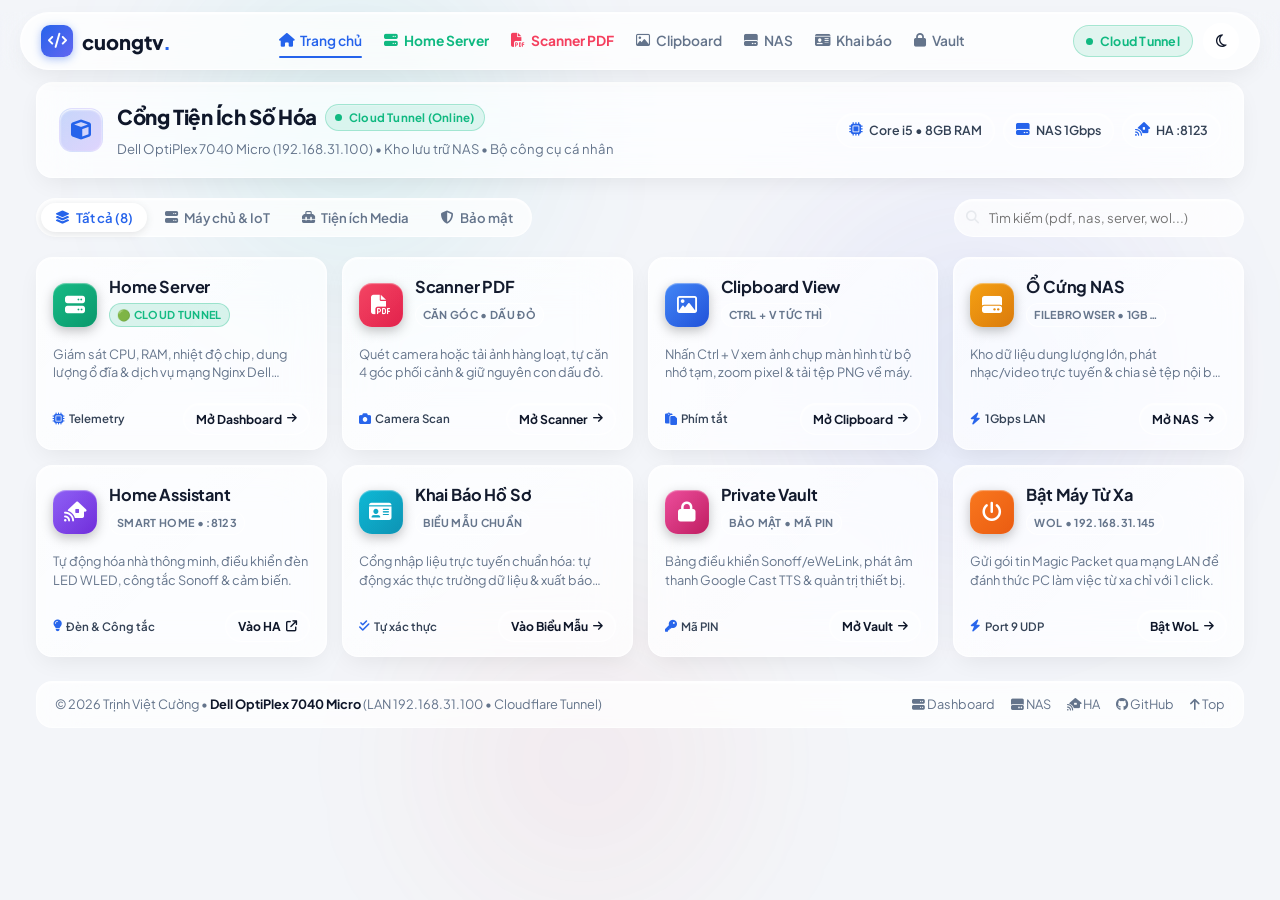
==== commit bc19284a: "feat: redesign with iOS Liquid Glass aesthetic and compact layout" ====
--- a/index.html
+++ b/index.html
@@ -3,8 +3,8 @@
 <head>
   <meta charset="UTF-8" />
   <meta name="viewport" content="width=device-width, initial-scale=1.0" />
-  <title>Cổng Điều Khiển & Tiện Ích Trực Tuyến | cuongtv.</title>
-  <meta name="description" content="Cổng quản lý Home Server Dell OptiPlex, kho lưu trữ NAS và bộ công cụ tiện ích số hóa của Trịnh Việt Cường." />
+  <title>Cổng Tiện Ích & Điều Khiển | cuongtv.</title>
+  <meta name="description" content="Cổng quản lý Home Server Dell OptiPlex, kho lưu trữ NAS và bộ công cụ số hóa cá nhân của Trịnh Việt Cường." />
 
   <!-- Google Fonts: Plus Jakarta Sans & JetBrains Mono -->
   <link rel="preconnect" href="https://fonts.googleapis.com" />
@@ -19,65 +19,215 @@
 
   <style>
     /* ========================================================
-       CLEAN, MODERN & INTUITIVE PORTAL LAYOUT
+       LIQUID GLASS & COMPACT iOS STYLE DESIGN SYSTEM
        ======================================================== */
+    :root {
+      --liquid-bg: #07090e;
+      --liquid-surface: rgba(255, 255, 255, 0.05);
+      --liquid-surface-hover: rgba(255, 255, 255, 0.09);
+      --liquid-border: rgba(255, 255, 255, 0.11);
+      --liquid-border-hover: rgba(255, 255, 255, 0.28);
+      --liquid-blur: 24px;
+      --liquid-specular: inset 0 1px 1px 0 rgba(255, 255, 255, 0.25);
+      --liquid-shadow: 0 10px 30px -10px rgba(0, 0, 0, 0.45);
+      --liquid-shadow-hover: 0 16px 40px -10px rgba(0, 0, 0, 0.6);
+      --ios-radius: 16px;
+      --ios-radius-pill: 9999px;
+      --ios-squircle: 13px;
+    }
+
+    [data-theme="light"] {
+      --liquid-bg: #f3f5f9;
+      --liquid-surface: rgba(255, 255, 255, 0.75);
+      --liquid-surface-hover: rgba(255, 255, 255, 0.92);
+      --liquid-border: rgba(255, 255, 255, 0.7);
+      --liquid-border-hover: rgba(37, 99, 235, 0.35);
+      --liquid-specular: inset 0 1px 2px 0 #ffffff;
+      --liquid-shadow: 0 8px 24px -6px rgba(0, 0, 0, 0.08);
+      --liquid-shadow-hover: 0 14px 32px -6px rgba(37, 99, 235, 0.16);
+    }
+
     body {
-      background: var(--bg-body);
+      background-color: var(--liquid-bg);
       color: var(--text-main);
       font-family: var(--font-main);
       min-height: 100vh;
       display: flex;
       flex-direction: column;
-    }
-
-    .main-content {
-      flex: 1;
-      padding: 32px 0 60px;
-    }
-
+      position: relative;
+      overflow-x: hidden;
+    }
+
+    /* Ambient Fluid Background Refraction Orbs */
+    .liquid-mesh-bg {
+      position: fixed;
+      inset: 0;
+      pointer-events: none;
+      z-index: 0;
+      overflow: hidden;
+    }
+
+    .liquid-orb {
+      position: absolute;
+      border-radius: 50%;
+      filter: blur(80px);
+      opacity: 0.65;
+      will-change: transform;
+      animation: floatFluid 20s ease-in-out infinite alternate;
+    }
+
+    .orb-1 {
+      width: 450px;
+      height: 450px;
+      background: radial-gradient(circle, rgba(16, 185, 129, 0.18) 0%, rgba(6, 182, 212, 0.08) 50%, transparent 75%);
+      top: -100px;
+      left: 10%;
+    }
+
+    .orb-2 {
+      width: 480px;
+      height: 480px;
+      background: radial-gradient(circle, rgba(59, 130, 246, 0.18) 0%, rgba(139, 92, 246, 0.08) 50%, transparent 75%);
+      top: 15%;
+      right: 5%;
+      animation-duration: 25s;
+    }
+
+    .orb-3 {
+      width: 400px;
+      height: 400px;
+      background: radial-gradient(circle, rgba(236, 72, 153, 0.12) 0%, rgba(249, 115, 22, 0.06) 50%, transparent 75%);
+      bottom: -60px;
+      left: 30%;
+      animation-duration: 22s;
+    }
+
+    @keyframes floatFluid {
+      0% { transform: translate(0, 0) scale(1); }
+      50% { transform: translate(30px, 20px) scale(1.05); }
+      100% { transform: translate(-25px, 15px) scale(0.95); }
+    }
+
+    /* Container */
     .container {
-      max-width: 1280px;
+      max-width: 1240px;
       margin: 0 auto;
+      padding: 0 16px;
+      position: relative;
+      z-index: 1;
+    }
+
+    /* Floating Liquid Header */
+    .header {
+      position: sticky;
+      top: 12px;
+      z-index: 100;
+      background: transparent;
+      border-bottom: none;
+      padding: 0 16px;
+    }
+
+    .nav-glass-bar {
+      max-width: 1240px;
+      margin: 0 auto;
+      height: 58px;
       padding: 0 20px;
-    }
-
-    /* Top Server Banner */
-    .portal-hero {
-      background: var(--bg-surface);
-      border: 1px solid var(--border-color);
-      border-radius: var(--radius-lg);
-      padding: 28px 32px;
-      margin-bottom: 28px;
-      box-shadow: var(--shadow-sm);
-      display: flex;
+      background: var(--liquid-surface);
+      backdrop-filter: blur(var(--liquid-blur)) saturate(190%);
+      -webkit-backdrop-filter: blur(var(--liquid-blur)) saturate(190%);
+      border: 1px solid var(--liquid-border);
+      border-radius: var(--ios-radius-pill);
+      box-shadow: var(--liquid-specular), var(--liquid-shadow);
+      display: flex;
+      align-items: center;
       justify-content: space-between;
-      align-items: center;
-      flex-wrap: wrap;
-      gap: 20px;
-    }
-
-    .portal-hero-info {
-      max-width: 680px;
-    }
-
-    .portal-live-pill {
+      transition: var(--transition);
+    }
+
+    .brand-logo {
+      display: flex;
+      align-items: center;
+      gap: 9px;
+      font-weight: 800;
+      font-size: 1.25rem;
+      color: var(--text-main);
+      text-decoration: none;
+    }
+
+    .logo-squircle {
+      width: 32px;
+      height: 32px;
+      border-radius: 9px;
+      background: linear-gradient(135deg, #2563eb, #6366f1);
+      color: #fff;
+      display: flex;
+      align-items: center;
+      justify-content: center;
+      font-size: 0.95rem;
+      box-shadow: 0 2px 8px rgba(37, 99, 235, 0.4);
+    }
+
+    .nav-list {
+      display: flex;
+      align-items: center;
+      gap: 22px;
+      list-style: none;
+      margin: 0;
+      padding: 0;
+    }
+
+    .nav-link {
+      font-size: 0.86rem;
+      font-weight: 600;
+      color: var(--text-muted);
+      text-decoration: none;
+      transition: color 0.2s ease;
+      display: flex;
+      align-items: center;
+      gap: 6px;
+    }
+
+    .nav-link:hover, .nav-link.active {
+      color: var(--text-main);
+    }
+
+    .nav-link.active {
+      color: var(--primary);
+    }
+
+    .nav-actions {
+      display: flex;
+      align-items: center;
+      gap: 10px;
+    }
+
+    /* iOS Glass Dynamic Island Status Pill */
+    .glass-status-pill {
       display: inline-flex;
       align-items: center;
-      gap: 8px;
-      padding: 4px 14px;
+      gap: 7px;
+      padding: 5px 12px;
       background: rgba(16, 185, 129, 0.12);
-      border: 1px solid rgba(16, 185, 129, 0.3);
-      border-radius: var(--radius-full);
+      border: 1px solid rgba(16, 185, 129, 0.28);
+      border-radius: var(--ios-radius-pill);
       color: #10b981;
-      font-size: 0.82rem;
+      font-size: 0.78rem;
       font-weight: 700;
-      letter-spacing: 0.03em;
-      margin-bottom: 12px;
+      letter-spacing: 0.02em;
+      text-decoration: none;
+      box-shadow: inset 0 1px 1px 0 rgba(255, 255, 255, 0.2);
+      transition: var(--transition);
+      white-space: nowrap;
+    }
+
+    .glass-status-pill:hover {
+      background: rgba(16, 185, 129, 0.2);
+      transform: scale(1.02);
     }
 
     .pulse-dot {
-      width: 8px;
-      height: 8px;
+      width: 7px;
+      height: 7px;
       background-color: #10b981;
       border-radius: 50%;
       box-shadow: 0 0 0 0 rgba(16, 185, 129, 0.7);
@@ -86,441 +236,553 @@
 
     @keyframes pulseGreen {
       0% { transform: scale(0.95); box-shadow: 0 0 0 0 rgba(16, 185, 129, 0.7); }
-      70% { transform: scale(1); box-shadow: 0 0 0 8px rgba(16, 185, 129, 0); }
+      70% { transform: scale(1); box-shadow: 0 0 0 7px rgba(16, 185, 129, 0); }
       100% { transform: scale(0.95); box-shadow: 0 0 0 0 rgba(16, 185, 129, 0); }
     }
 
-    .portal-title {
-      font-size: 1.85rem;
+    .icon-glass-btn {
+      width: 36px;
+      height: 36px;
+      border-radius: 50%;
+      background: var(--liquid-surface);
+      border: 1px solid var(--liquid-border);
+      color: var(--text-main);
+      display: flex;
+      align-items: center;
+      justify-content: center;
+      cursor: pointer;
+      font-size: 0.9rem;
+      box-shadow: var(--liquid-specular);
+      transition: var(--transition);
+    }
+
+    .icon-glass-btn:hover {
+      background: var(--liquid-surface-hover);
+      border-color: var(--liquid-border-hover);
+      transform: scale(1.06);
+    }
+
+    /* Main Container */
+    .main-content {
+      flex: 1;
+      padding: 24px 0 40px;
+    }
+
+    /* COMPACT HERO BAR (GỌN GÀNG, KHÔNG CHIẾM DIỆN TÍCH) */
+    .compact-hero-glass {
+      background: var(--liquid-surface);
+      backdrop-filter: blur(var(--liquid-blur)) saturate(190%);
+      -webkit-backdrop-filter: blur(var(--liquid-blur)) saturate(190%);
+      border: 1px solid var(--liquid-border);
+      border-radius: var(--ios-radius);
+      box-shadow: var(--liquid-specular), var(--liquid-shadow);
+      padding: 18px 22px;
+      margin-bottom: 20px;
+      display: flex;
+      justify-content: space-between;
+      align-items: center;
+      flex-wrap: wrap;
+      gap: 14px;
+    }
+
+    .hero-text-wrap {
+      display: flex;
+      align-items: center;
+      gap: 14px;
+    }
+
+    .hero-avatar-squircle {
+      width: 44px;
+      height: 44px;
+      border-radius: var(--ios-squircle);
+      background: linear-gradient(135deg, rgba(37, 99, 235, 0.25), rgba(139, 92, 246, 0.25));
+      border: 1px solid rgba(255, 255, 255, 0.2);
+      display: flex;
+      align-items: center;
+      justify-content: center;
+      font-size: 1.25rem;
+      color: var(--primary);
+      box-shadow: var(--liquid-specular);
+      flex-shrink: 0;
+    }
+
+    .hero-title-group h1 {
+      font-size: 1.28rem;
       font-weight: 800;
+      letter-spacing: -0.02em;
+      margin: 0 0 3px 0;
       color: var(--text-main);
-      margin-bottom: 8px;
-      letter-spacing: -0.02em;
-      line-height: 1.25;
-    }
-
-    .portal-desc {
-      font-size: 0.95rem;
+      display: flex;
+      align-items: center;
+      gap: 8px;
+    }
+
+    .hero-subtext {
+      font-size: 0.82rem;
       color: var(--text-muted);
-      line-height: 1.55;
       margin: 0;
     }
 
-    .portal-hero-metrics {
-      display: flex;
-      gap: 12px;
+    .hero-chips-cluster {
+      display: flex;
+      align-items: center;
+      gap: 8px;
       flex-wrap: wrap;
     }
 
-    .metric-chip {
-      background: var(--bg-hover);
-      border: 1px solid var(--border-color);
-      border-radius: var(--radius-md);
-      padding: 10px 14px;
-      display: flex;
-      align-items: center;
-      gap: 10px;
-      font-size: 0.85rem;
+    .glass-chip {
+      background: rgba(255, 255, 255, 0.04);
+      border: 1px solid var(--liquid-border);
+      border-radius: var(--ios-radius-pill);
+      padding: 6px 12px;
+      font-size: 0.78rem;
       font-weight: 600;
       color: var(--text-body);
+      display: inline-flex;
+      align-items: center;
+      gap: 6px;
       text-decoration: none;
+      box-shadow: var(--liquid-specular);
       transition: var(--transition);
     }
 
-    .metric-chip:hover {
-      border-color: var(--primary);
+    .glass-chip:hover {
+      background: var(--liquid-surface-hover);
+      border-color: var(--liquid-border-hover);
       color: var(--primary);
-      transform: translateY(-2px);
-    }
-
-    .metric-chip i {
-      font-size: 1.1rem;
+      transform: translateY(-1px);
+    }
+
+    .glass-chip i {
+      font-size: 0.85rem;
       color: var(--primary);
     }
 
-    /* Filter & Search Bar */
-    .controls-bar {
+    /* COMPACT CONTROLS: iOS Segmented Tab + Spotlight Search */
+    .controls-glass-bar {
       display: flex;
       justify-content: space-between;
       align-items: center;
       flex-wrap: wrap;
-      gap: 16px;
-      margin-bottom: 24px;
-    }
-
-    .category-tabs {
-      display: flex;
-      flex-wrap: wrap;
-      gap: 8px;
-    }
-
-    .category-tab {
-      padding: 8px 18px;
-      background: var(--bg-surface);
-      border: 1px solid var(--border-color);
-      border-radius: var(--radius-full);
-      font-size: 0.88rem;
+      gap: 12px;
+      margin-bottom: 20px;
+    }
+
+    .ios-segmented-control {
+      background: var(--liquid-surface);
+      backdrop-filter: blur(var(--liquid-blur));
+      -webkit-backdrop-filter: blur(var(--liquid-blur));
+      border: 1px solid var(--liquid-border);
+      border-radius: var(--ios-radius-pill);
+      padding: 4px;
+      display: inline-flex;
+      gap: 4px;
+      box-shadow: var(--liquid-specular);
+    }
+
+    .segmented-btn {
+      padding: 6px 14px;
+      border-radius: var(--ios-radius-pill);
+      border: none;
+      background: transparent;
+      font-family: inherit;
+      font-size: 0.82rem;
       font-weight: 600;
       color: var(--text-muted);
       cursor: pointer;
-      transition: var(--transition);
+      transition: all 0.2s cubic-bezier(0.16, 1, 0.3, 1);
       display: inline-flex;
       align-items: center;
-      gap: 8px;
+      gap: 6px;
       user-select: none;
     }
 
-    .category-tab:hover {
+    .segmented-btn:hover {
       color: var(--text-main);
-      border-color: var(--border-subtle);
-      background: var(--bg-hover);
-    }
-
-    .category-tab.active {
-      background: var(--primary);
-      color: #ffffff;
-      border-color: var(--primary);
-      box-shadow: 0 4px 12px var(--primary-glow);
-    }
-
-    .search-wrapper {
+    }
+
+    .segmented-btn.active {
+      background: rgba(255, 255, 255, 0.16);
+      color: var(--text-main);
+      box-shadow: 0 2px 8px rgba(0, 0, 0, 0.2), inset 0 1px 1px 0 rgba(255, 255, 255, 0.3);
+    }
+
+    [data-theme="light"] .segmented-btn.active {
+      background: #ffffff;
+      color: var(--primary);
+      box-shadow: 0 2px 8px rgba(0, 0, 0, 0.1);
+    }
+
+    .spotlight-search-wrap {
       position: relative;
-      min-width: 280px;
-      flex: 0 1 320px;
-    }
-
-    .search-input {
+      min-width: 250px;
+      flex: 0 1 290px;
+    }
+
+    .spotlight-input {
       width: 100%;
-      padding: 10px 14px 10px 38px;
-      background: var(--bg-surface);
-      border: 1px solid var(--border-color);
-      border-radius: var(--radius-full);
-      font-size: 0.88rem;
+      height: 38px;
+      padding: 0 14px 0 34px;
+      background: var(--liquid-surface);
+      backdrop-filter: blur(var(--liquid-blur));
+      -webkit-backdrop-filter: blur(var(--liquid-blur));
+      border: 1px solid var(--liquid-border);
+      border-radius: var(--ios-radius-pill);
+      font-size: 0.82rem;
       font-family: inherit;
       color: var(--text-main);
       outline: none;
+      box-shadow: var(--liquid-specular);
       transition: var(--transition);
     }
 
-    .search-input:focus {
-      border-color: var(--primary);
-      box-shadow: 0 0 0 3px var(--primary-glow);
-    }
-
-    .search-icon {
+    .spotlight-input:focus {
+      border-color: rgba(59, 130, 246, 0.5);
+      background: var(--liquid-surface-hover);
+      box-shadow: 0 0 0 3px rgba(59, 130, 246, 0.2), var(--liquid-specular);
+    }
+
+    .spotlight-icon {
       position: absolute;
-      left: 14px;
+      left: 12px;
       top: 50%;
       transform: translateY(-50%);
       color: var(--text-muted);
-      font-size: 0.9rem;
+      font-size: 0.82rem;
       pointer-events: none;
     }
 
-    /* Services Grid */
-    .services-grid {
+    /* COMPACT 4-COLUMN iOS TILE GRID */
+    .compact-grid {
       display: grid;
-      grid-template-columns: repeat(auto-fill, minmax(280px, 1fr));
-      gap: 20px;
-      margin-bottom: 36px;
-    }
-
-    .service-card {
-      background: var(--bg-card);
-      border: 1px solid var(--border-color);
-      border-radius: var(--radius-lg);
-      padding: 22px 20px;
+      grid-template-columns: repeat(4, 1fr);
+      gap: 15px;
+      margin-bottom: 24px;
+    }
+
+    @media (max-width: 1100px) {
+      .compact-grid {
+        grid-template-columns: repeat(2, 1fr);
+      }
+    }
+
+    @media (max-width: 640px) {
+      .compact-grid {
+        grid-template-columns: 1fr;
+        gap: 12px;
+      }
+    }
+
+    /* iOS Liquid Glass Tile */
+    .ios-tile {
+      background: var(--liquid-surface);
+      backdrop-filter: blur(var(--liquid-blur)) saturate(190%);
+      -webkit-backdrop-filter: blur(var(--liquid-blur)) saturate(190%);
+      border: 1px solid var(--liquid-border);
+      border-radius: var(--ios-radius);
+      box-shadow: var(--liquid-specular), var(--liquid-shadow);
+      padding: 16px 16px 14px;
       display: flex;
       flex-direction: column;
       justify-content: space-between;
-      transition: transform 0.22s ease, border-color 0.22s ease, box-shadow 0.22s ease;
       position: relative;
       overflow: hidden;
-    }
-
-    .service-card:hover {
-      transform: translateY(-4px);
-      border-color: var(--primary);
-      box-shadow: var(--shadow-lg);
-    }
-
-    .service-card-top {
-      display: flex;
-      justify-content: space-between;
-      align-items: center;
-      margin-bottom: 16px;
-    }
-
-    .service-icon-box {
-      width: 48px;
-      height: 48px;
-      border-radius: 12px;
+      cursor: pointer;
+      text-decoration: none;
+      color: inherit;
+      transition: transform 0.22s cubic-bezier(0.16, 1, 0.3, 1),
+                  border-color 0.22s ease,
+                  background 0.22s ease,
+                  box-shadow 0.22s ease;
+    }
+
+    .ios-tile::before {
+      content: '';
+      position: absolute;
+      top: 0;
+      left: 0;
+      right: 0;
+      height: 100%;
+      background: linear-gradient(135deg, rgba(255, 255, 255, 0.08) 0%, transparent 60%);
+      pointer-events: none;
+      opacity: 0.5;
+      transition: opacity 0.25s ease;
+    }
+
+    .ios-tile:hover {
+      transform: translateY(-3px) scale(1.01);
+      border-color: var(--liquid-border-hover);
+      background: var(--liquid-surface-hover);
+      box-shadow: var(--liquid-specular), var(--liquid-shadow-hover);
+    }
+
+    .ios-tile:active {
+      transform: scale(0.985);
+    }
+
+    .tile-header {
+      display: flex;
+      align-items: center;
+      gap: 12px;
+      margin-bottom: 10px;
+    }
+
+    /* iOS Squircle App Icons */
+    .app-icon {
+      width: 44px;
+      height: 44px;
+      border-radius: var(--ios-squircle);
       display: flex;
       align-items: center;
       justify-content: center;
-      font-size: 1.3rem;
+      font-size: 1.25rem;
+      color: #ffffff;
       flex-shrink: 0;
+      box-shadow: 0 4px 12px rgba(0, 0, 0, 0.25), inset 0 1px 1px 0 rgba(255, 255, 255, 0.4);
       transition: transform 0.25s ease;
     }
 
-    .service-card:hover .service-icon-box {
-      transform: scale(1.08);
-    }
-
-    /* Specific Icon Theme Colors */
-    .icon-server-emerald { background: rgba(16, 185, 129, 0.12); color: #10b981; }
-    .icon-pdf-rose { background: rgba(239, 68, 68, 0.12); color: #ef4444; }
-    .icon-clip-blue { background: rgba(59, 130, 246, 0.12); color: #3b82f6; }
-    .icon-nas-amber { background: rgba(245, 158, 11, 0.12); color: #f59e0b; }
-    .icon-ha-violet { background: rgba(139, 92, 246, 0.12); color: #8b5cf6; }
-    .icon-form-cyan { background: rgba(6, 182, 212, 0.12); color: #06b6d4; }
-    .icon-vault-pink { background: rgba(236, 72, 153, 0.12); color: #ec4899; }
-    .icon-wol-orange { background: rgba(249, 115, 22, 0.12); color: #f97316; }
-
-    .service-badge {
-      font-size: 0.72rem;
+    .ios-tile:hover .app-icon {
+      transform: scale(1.06);
+    }
+
+    .icon-server-ios { background: linear-gradient(135deg, #10b981, #059669); }
+    .icon-pdf-ios { background: linear-gradient(135deg, #f43f5e, #e11d48); }
+    .icon-clip-ios { background: linear-gradient(135deg, #3b82f6, #1d4ed8); }
+    .icon-nas-ios { background: linear-gradient(135deg, #f59e0b, #d97706); }
+    .icon-ha-ios { background: linear-gradient(135deg, #8b5cf6, #6d28d9); }
+    .icon-form-ios { background: linear-gradient(135deg, #06b6d4, #0891b2); }
+    .icon-vault-ios { background: linear-gradient(135deg, #ec4899, #be185d); }
+    .icon-wol-ios { background: linear-gradient(135deg, #f97316, #ea580c); }
+
+    .tile-title-group {
+      flex: 1;
+      min-width: 0;
+    }
+
+    .tile-title {
+      font-size: 1.02rem;
       font-weight: 700;
-      letter-spacing: 0.04em;
+      color: var(--text-main);
+      margin: 0 0 2px 0;
+      letter-spacing: -0.01em;
+      white-space: nowrap;
+      overflow: hidden;
+      text-overflow: ellipsis;
+    }
+
+    .tile-badge {
+      font-size: 0.68rem;
+      font-weight: 700;
+      letter-spacing: 0.03em;
       text-transform: uppercase;
-      padding: 3.5px 10px;
-      border-radius: var(--radius-full);
-      background: var(--bg-hover);
+      padding: 2px 7px;
+      border-radius: var(--ios-radius-pill);
+      background: rgba(255, 255, 255, 0.08);
       color: var(--text-muted);
-      border: 1px solid var(--border-color);
+      border: 1px solid var(--liquid-border);
+      display: inline-block;
+      max-width: 140px;
       white-space: nowrap;
-    }
-
-    .badge-online {
-      background: rgba(16, 185, 129, 0.12);
+      overflow: hidden;
+      text-overflow: ellipsis;
+    }
+
+    .badge-live-green {
+      background: rgba(16, 185, 129, 0.15);
       color: #10b981;
       border-color: rgba(16, 185, 129, 0.3);
     }
 
-    .service-card-body {
-      flex-grow: 1;
-      margin-bottom: 16px;
-    }
-
-    .service-title {
-      font-size: 1.18rem;
-      font-weight: 700;
-      color: var(--text-main);
-      margin-bottom: 6px;
-      line-height: 1.3;
-    }
-
-    .service-desc {
-      font-size: 0.88rem;
+    .tile-desc {
+      font-size: 0.8rem;
       color: var(--text-muted);
-      line-height: 1.5;
-      margin-bottom: 12px;
+      line-height: 1.45;
+      margin: 0 0 12px 0;
       display: -webkit-box;
       -webkit-line-clamp: 2;
       -webkit-box-orient: vertical;
       overflow: hidden;
-    }
-
-    .service-tags {
-      display: flex;
-      flex-wrap: wrap;
-      gap: 6px;
-    }
-
-    .tag-item {
-      font-size: 0.74rem;
+      flex-grow: 1;
+    }
+
+    .tile-footer {
+      display: flex;
+      align-items: center;
+      justify-content: space-between;
+      gap: 8px;
+      padding-top: 8px;
+      border-top: 1px solid rgba(255, 255, 255, 0.06);
+    }
+
+    .tile-tag {
+      font-size: 0.72rem;
       font-weight: 600;
-      background: var(--bg-hover);
       color: var(--text-body);
-      border: 1px solid var(--border-subtle);
-      border-radius: 6px;
-      padding: 2.5px 8px;
       display: inline-flex;
       align-items: center;
       gap: 4px;
     }
 
-    .service-card-footer {
-      display: flex;
-      gap: 8px;
-      margin-top: auto;
-    }
-
-    .card-btn {
-      flex: 1;
+    .tile-tag i {
+      font-size: 0.75rem;
+      color: var(--primary);
+    }
+
+    .tile-action-pill {
       display: inline-flex;
       align-items: center;
-      justify-content: center;
-      gap: 6px;
-      padding: 9px 14px;
-      border-radius: var(--radius-md);
-      font-size: 0.88rem;
-      font-weight: 600;
+      gap: 5px;
+      padding: 5px 12px;
+      border-radius: var(--ios-radius-pill);
+      background: rgba(255, 255, 255, 0.1);
+      border: 1px solid var(--liquid-border);
+      color: var(--text-main);
+      font-size: 0.76rem;
+      font-weight: 700;
       text-decoration: none;
+      box-shadow: var(--liquid-specular);
       transition: var(--transition);
-      cursor: pointer;
-      border: 1px solid transparent;
       white-space: nowrap;
     }
 
-    .card-btn.primary {
+    .ios-tile:hover .tile-action-pill {
       background: var(--primary);
+      border-color: var(--primary);
       color: #ffffff;
-    }
-
-    .card-btn.primary:hover {
-      background: var(--primary-hover);
-      box-shadow: 0 4px 12px var(--primary-glow);
-    }
-
-    .card-btn.secondary {
-      background: var(--bg-hover);
-      color: var(--text-main);
-      border-color: var(--border-color);
-      flex: 0 0 auto;
-      padding: 9px 12px;
-    }
-
-    .card-btn.secondary:hover {
-      border-color: var(--primary);
-      color: var(--primary);
+      box-shadow: 0 2px 10px var(--primary-glow);
+    }
+
+    .tile-action-pill i {
+      font-size: 0.7rem;
+      transition: transform 0.2s ease;
+    }
+
+    .ios-tile:hover .tile-action-pill i {
+      transform: translateX(2px);
     }
 
     /* Empty state */
     .empty-state {
       display: none;
       text-align: center;
-      padding: 48px 20px;
-      background: var(--bg-surface);
-      border: 1px solid var(--border-color);
-      border-radius: var(--radius-lg);
-      margin-bottom: 30px;
-    }
-
-    .empty-icon {
-      font-size: 2.5rem;
+      padding: 36px 20px;
+      background: var(--liquid-surface);
+      border: 1px solid var(--liquid-border);
+      border-radius: var(--ios-radius);
+      margin-bottom: 24px;
+    }
+
+    /* Compact Bottom Info Strip */
+    .bottom-info-strip {
+      background: var(--liquid-surface);
+      backdrop-filter: blur(var(--liquid-blur));
+      -webkit-backdrop-filter: blur(var(--liquid-blur));
+      border: 1px solid var(--liquid-border);
+      border-radius: var(--ios-radius);
+      box-shadow: var(--liquid-specular);
+      padding: 12px 18px;
+      display: flex;
+      justify-content: space-between;
+      align-items: center;
+      flex-wrap: wrap;
+      gap: 10px;
+      font-size: 0.8rem;
       color: var(--text-muted);
-      margin-bottom: 12px;
-    }
-
-    .empty-title {
-      font-size: 1.15rem;
-      font-weight: 700;
+    }
+
+    .bottom-info-strip strong {
       color: var(--text-main);
-      margin-bottom: 6px;
-    }
-
-    .empty-desc {
-      font-size: 0.9rem;
+    }
+
+    .strip-links {
+      display: flex;
+      gap: 16px;
+    }
+
+    .strip-links a {
       color: var(--text-muted);
-      margin-bottom: 16px;
-    }
-
-    /* System Quick Specs Box */
-    .system-specs-bar {
-      background: var(--bg-surface);
-      border: 1px solid var(--border-color);
-      border-radius: var(--radius-lg);
-      padding: 20px 24px;
-      display: flex;
-      justify-content: space-between;
-      align-items: center;
-      flex-wrap: wrap;
-      gap: 16px;
-    }
-
-    .specs-left {
-      display: flex;
-      align-items: center;
-      gap: 14px;
-    }
-
-    .specs-icon {
-      width: 40px;
-      height: 40px;
-      border-radius: 10px;
-      background: rgba(37, 99, 235, 0.12);
-      color: var(--primary);
-      display: flex;
-      align-items: center;
-      justify-content: center;
-      font-size: 1.2rem;
-    }
-
-    .specs-title {
-      font-size: 0.95rem;
-      font-weight: 700;
+      text-decoration: none;
+      transition: color 0.2s ease;
+    }
+
+    .strip-links a:hover {
       color: var(--text-main);
     }
 
-    .specs-sub {
-      font-size: 0.82rem;
-      color: var(--text-muted);
-    }
-
-    .specs-items {
-      display: flex;
-      gap: 16px;
-      flex-wrap: wrap;
-    }
-
-    .specs-item {
-      display: flex;
-      align-items: center;
-      gap: 6px;
-      font-size: 0.82rem;
-      font-weight: 600;
-      color: var(--text-body);
-    }
-
-    .specs-item i {
-      color: #10b981;
-    }
-
-    /* Responsive adjustments */
+    /* Responsive */
     @media (max-width: 768px) {
-      .portal-hero {
-        padding: 20px;
-      }
-      .portal-title {
-        font-size: 1.45rem;
-      }
-      .controls-bar {
+      .header {
+        top: 8px;
+        padding: 0 10px;
+      }
+      .nav-glass-bar {
+        height: 52px;
+        padding: 0 14px;
+      }
+      .nav-desktop-links {
+        display: none !important;
+      }
+      .compact-hero-glass {
+        padding: 14px 16px;
+      }
+      .hero-title-group h1 {
+        font-size: 1.12rem;
+      }
+      .hero-chips-cluster {
+        display: none;
+      }
+      .controls-glass-bar {
         flex-direction: column;
         align-items: stretch;
       }
-      .search-wrapper {
+      .ios-segmented-control {
+        width: 100%;
+        justify-content: space-between;
+        overflow-x: auto;
+      }
+      .segmented-btn {
+        padding: 5px 8px;
+        font-size: 0.74rem;
+        flex: 1;
+        justify-content: center;
+      }
+      .spotlight-search-wrap {
         min-width: 100%;
         flex: 1 1 100%;
       }
-      .services-grid {
-        grid-template-columns: 1fr;
-        gap: 14px;
-      }
-      .system-specs-bar {
+      .bottom-info-strip {
         flex-direction: column;
-        align-items: flex-start;
+        text-align: center;
       }
     }
   </style>
 </head>
 <body>
 
+  <!-- Ambient Liquid Glass Mesh Orbs -->
+  <div class="liquid-mesh-bg" aria-hidden="true">
+    <div class="liquid-orb orb-1"></div>
+    <div class="liquid-orb orb-2"></div>
+    <div class="liquid-orb orb-3"></div>
+  </div>
+
   <!-- ========================================================
-       HEADER & NAVIGATION
+       FLOATING iOS LIQUID GLASS NAVIGATION BAR
        ======================================================== -->
   <header class="header" id="header">
-    <div class="container nav-container">
+    <div class="nav-glass-bar">
       <a href="index.html" class="brand-logo" title="Trang chủ Cuongtv Portal">
-        <span class="logo-mark"><i class="fa-solid fa-code"></i></span>
-        <span class="logo-text">cuongtv<span class="accent-dot">.</span></span>
+        <div class="logo-squircle"><i class="fa-solid fa-code"></i></div>
+        <span>cuongtv<span style="color: var(--primary);">.</span></span>
       </a>
 
-      <!-- Navigation Links -->
-      <nav class="nav-menu" id="navMenu">
+      <!-- Quick Nav Links -->
+      <nav class="nav-desktop-links">
         <ul class="nav-list">
           <li><a href="index.html" class="nav-link active"><i class="fa-solid fa-house"></i> Trang chủ</a></li>
           <li><a href="server.html" class="nav-link" style="color: #10b981; font-weight: 700;"><i class="fa-solid fa-server"></i> Home Server</a></li>
-          <li><a href="image-to-pdf.html" class="nav-link" style="color: #ef4444; font-weight: 700;"><i class="fa-solid fa-file-pdf"></i> Ảnh sang PDF</a></li>
+          <li><a href="image-to-pdf.html" class="nav-link" style="color: #f43f5e; font-weight: 700;"><i class="fa-solid fa-file-pdf"></i> Scanner PDF</a></li>
           <li><a href="clipboard.html" class="nav-link"><i class="fa-regular fa-image"></i> Clipboard</a></li>
           <li><a href="/nas" class="nav-link"><i class="fa-solid fa-hard-drive"></i> NAS</a></li>
           <li><a href="form.html" class="nav-link"><i class="fa-solid fa-id-card"></i> Khai báo</a></li>
@@ -530,20 +792,20 @@
 
       <!-- Nav Actions -->
       <div class="nav-actions">
-        <!-- Live Server Status Indicator -->
-        <a href="server.html" class="metric-chip" id="navServerStatus" title="Xem telemetry máy chủ" style="padding: 6px 12px; font-size: 0.8rem;">
+        <!-- Live Dynamic Island Status Pill -->
+        <a href="server.html" class="glass-status-pill" id="navServerStatus" title="Xem telemetry máy chủ">
           <span class="pulse-dot"></span>
           <span id="navServerText">192.168.31.100</span>
         </a>
 
         <!-- Dark / Light Theme Toggle -->
-        <button id="themeToggle" class="icon-btn theme-toggle" aria-label="Chuyển chế độ giao diện" title="Chuyển chế độ Sáng / Tối">
+        <button id="themeToggle" class="icon-glass-btn theme-toggle" aria-label="Chuyển chế độ giao diện" title="Chuyển chế độ Sáng / Tối">
           <i class="fa-regular fa-moon dark-icon"></i>
           <i class="fa-regular fa-sun light-icon"></i>
         </button>
 
-        <!-- Mobile Menu Button -->
-        <button id="mobileMenuBtn" class="icon-btn mobile-menu-btn" aria-label="Mở menu điều hướng">
+        <!-- Mobile Menu Toggle -->
+        <button id="mobileMenuBtn" class="icon-glass-btn mobile-menu-btn" aria-label="Mở menu" style="display: none;">
           <i class="fa-solid fa-bars"></i>
         </button>
       </div>
@@ -551,364 +813,284 @@
   </header>
 
   <!-- ========================================================
-       MAIN PORTAL CONTENT
+       MAIN CONTENT CONTAINER
        ======================================================== -->
   <main class="main-content">
     <div class="container">
 
-      <!-- TOP SUMMARY HERO -->
-      <section class="portal-hero">
-        <div class="portal-hero-info">
-          <div class="portal-live-pill" id="livePillStatus">
-            <span class="pulse-dot"></span>
-            <span id="livePillText">Home Server 192.168.31.100 · Đang trực tuyến</span>
-          </div>
-          <h1 class="portal-title">Cổng Điều Khiển & Tiện Ích Cá Nhân</h1>
-          <p class="portal-desc">
-            Không gian kết nối máy chủ Dell OptiPlex 7040 Micro, kho lưu trữ NAS và bộ công cụ xử lý tài liệu, hình ảnh trực tuyến.
-          </p>
+      <!-- COMPACT LIQUID GLASS HERO BAR -->
+      <section class="compact-hero-glass">
+        <div class="hero-text-wrap">
+          <div class="hero-avatar-squircle">
+            <i class="fa-solid fa-cube"></i>
+          </div>
+          <div class="hero-title-group">
+            <h1>
+              Cổng Tiện Ích Số Hóa
+              <span class="glass-status-pill" id="livePillStatus" style="font-size: 0.72rem; padding: 3px 9px;">
+                <span class="pulse-dot"></span>
+                <span id="livePillText">Online</span>
+              </span>
+            </h1>
+            <p class="hero-subtext">
+              Dell OptiPlex 7040 Micro (192.168.31.100) &bull; Kho lưu trữ NAS &bull; Bộ công cụ cá nhân
+            </p>
+          </div>
         </div>
 
-        <div class="portal-hero-metrics">
-          <a href="server.html" class="metric-chip" title="Mở Dashboard Telemetry">
-            <i class="fa-solid fa-server"></i>
-            <div>
-              <div style="font-size: 0.72rem; color: var(--text-muted); text-transform: uppercase;">MÁY CHỦ</div>
-              <span>Dell OptiPlex 7040</span>
-            </div>
+        <!-- Metric Chips -->
+        <div class="hero-chips-cluster">
+          <a href="server.html" class="glass-chip" title="Mở Dashboard Telemetry">
+            <i class="fa-solid fa-microchip"></i>
+            <span>Core i5 &bull; 8GB RAM</span>
           </a>
-          <a href="http://192.168.31.100:8123" target="_blank" rel="noopener" class="metric-chip" title="Mở Home Assistant">
+          <a href="/nas" class="glass-chip" title="Mở FileBrowser Ổ Cứng NAS">
+            <i class="fa-solid fa-hard-drive"></i>
+            <span>NAS 1Gbps</span>
+          </a>
+          <a href="http://192.168.31.100:8123" target="_blank" rel="noopener" class="glass-chip" title="Mở Home Assistant">
             <i class="fa-solid fa-house-signal"></i>
-            <div>
-              <div style="font-size: 0.72rem; color: var(--text-muted); text-transform: uppercase;">SMART HOME</div>
-              <span>Home Assistant</span>
-            </div>
-          </a>
-          <a href="/nas" class="metric-chip" title="Mở Ổ Cứng NAS FileBrowser">
-            <i class="fa-solid fa-hard-drive"></i>
-            <div>
-              <div style="font-size: 0.72rem; color: var(--text-muted); text-transform: uppercase;">LƯU TRỮ</div>
-              <span>NAS_Data 1Gbps</span>
-            </div>
+            <span>HA :8123</span>
           </a>
         </div>
       </section>
 
-      <!-- CONTROLS: CATEGORIES & QUICK SEARCH -->
-      <div class="controls-bar">
-        <div class="category-tabs" id="categoryTabs">
-          <button class="category-tab active" data-category="all">
-            <i class="fa-solid fa-layer-group"></i> Tất cả (<span id="countAll">8</span>)
+      <!-- CONTROLS: iOS SEGMENTED TABS & SPOTLIGHT SEARCH -->
+      <div class="controls-glass-bar">
+        <div class="ios-segmented-control" id="categoryTabs">
+          <button class="segmented-btn active" data-category="all">
+            <i class="fa-solid fa-layer-group"></i> Tất cả (8)
           </button>
-          <button class="category-tab" data-category="server">
+          <button class="segmented-btn" data-category="server">
             <i class="fa-solid fa-server"></i> Máy chủ & IoT
           </button>
-          <button class="category-tab" data-category="tools">
-            <i class="fa-solid fa-toolbox"></i> Công cụ Media
+          <button class="segmented-btn" data-category="tools">
+            <i class="fa-solid fa-toolbox"></i> Tiện ích Media
           </button>
-          <button class="category-tab" data-category="private">
-            <i class="fa-solid fa-shield-halved"></i> Bảo mật & Biểu mẫu
+          <button class="segmented-btn" data-category="private">
+            <i class="fa-solid fa-shield-halved"></i> Bảo mật
           </button>
         </div>
 
-        <div class="search-wrapper">
-          <i class="fa-solid fa-magnifying-glass search-icon"></i>
+        <div class="spotlight-search-wrap">
+          <i class="fa-solid fa-magnifying-glass spotlight-icon"></i>
           <input
             type="text"
             id="serviceSearch"
-            class="search-input"
-            placeholder="Tìm nhanh tiện ích (pdf, nas, server...)"
+            class="spotlight-input"
+            placeholder="Tìm kiếm (pdf, nas, server, wol...)"
             autocomplete="off"
           />
         </div>
       </div>
 
-      <!-- EMPTY SEARCH RESULT STATE -->
+      <!-- EMPTY SEARCH STATE -->
       <div class="empty-state" id="emptyState">
-        <div class="empty-icon"><i class="fa-solid fa-magnifying-glass"></i></div>
-        <div class="empty-title">Không tìm thấy tiện ích phù hợp</div>
-        <div class="empty-desc">Không có công cụ nào khớp với từ khóa tìm kiếm của bạn.</div>
-        <button class="card-btn primary" id="clearSearchBtn" style="display: inline-flex; width: auto; padding: 8px 20px;">
+        <div style="font-size: 2rem; color: var(--text-muted); margin-bottom: 8px;"><i class="fa-solid fa-magnifying-glass"></i></div>
+        <div style="font-size: 1.05rem; font-weight: 700; color: var(--text-main); margin-bottom: 4px;">Không tìm thấy kết quả</div>
+        <div style="font-size: 0.82rem; color: var(--text-muted); margin-bottom: 14px;">Hãy thử tìm với từ khóa khác như "server", "pdf", "nas"...</div>
+        <button class="tile-action-pill" id="clearSearchBtn" style="padding: 6px 16px; cursor: pointer;">
           <i class="fa-solid fa-rotate-left"></i> Xóa tìm kiếm
         </button>
       </div>
 
-      <!-- SERVICES GRID (8 DIRECT INTUITIVE CARDS) -->
-      <div class="services-grid" id="servicesGrid">
+      <!-- COMPACT 4-COLUMN TILE GRID (8 SERVICES) -->
+      <div class="compact-grid" id="servicesGrid">
 
         <!-- 1. HOME SERVER -->
-        <article class="service-card" data-category="server" data-keywords="home server dell optiplex telemetry 192.168.31.100 cpu ram nhiet do tunnel">
+        <a href="server.html" class="ios-tile" data-category="server" data-keywords="home server dell optiplex telemetry 192.168.31.100 cpu ram nhiet do tunnel">
           <div>
-            <div class="service-card-top">
-              <div class="service-icon-box icon-server-emerald">
+            <div class="tile-header">
+              <div class="app-icon icon-server-ios">
                 <i class="fa-solid fa-server"></i>
               </div>
-              <span class="service-badge badge-online" id="cardServerBadge">🟢 192.168.31.100</span>
+              <div class="tile-title-group">
+                <h2 class="tile-title">Home Server</h2>
+                <span class="tile-badge badge-live-green" id="cardServerBadge">🟢 192.168.31.100</span>
+              </div>
             </div>
-            <div class="service-card-body">
-              <h2 class="service-title">Home Server Dell OptiPlex</h2>
-              <p class="service-desc">
-                Giám sát vi xử lý CPU, bộ nhớ RAM, nhiệt độ chip, dung lượng ổ đĩa, dịch vụ mạng Nginx và kết nối Cloudflare Tunnel.
-              </p>
-              <div class="service-tags">
-                <span class="tag-item"><i class="fa-solid fa-microchip"></i> Telemetry</span>
-                <span class="tag-item"><i class="fa-solid fa-network-wired"></i> LAN 1Gbps</span>
-                <span class="tag-item" id="tunnelTag"><i class="fa-solid fa-cloud"></i> Tunnel</span>
+            <p class="tile-desc">
+              Giám sát CPU, RAM, nhiệt độ chip, dung lượng ổ đĩa & dịch vụ mạng Nginx Dell 7040.
+            </p>
+          </div>
+          <div class="tile-footer">
+            <span class="tile-tag"><i class="fa-solid fa-microchip"></i> Telemetry</span>
+            <span class="tile-action-pill">Mở Dashboard <i class="fa-solid fa-arrow-right"></i></span>
+          </div>
+        </a>
+
+        <!-- 2. SCANNER PDF -->
+        <a href="image-to-pdf.html" class="ios-tile" data-category="tools" data-keywords="scanner pdf chuyen anh scan camera cat goc giu dau do van ban">
+          <div>
+            <div class="tile-header">
+              <div class="app-icon icon-pdf-ios">
+                <i class="fa-solid fa-file-pdf"></i>
+              </div>
+              <div class="tile-title-group">
+                <h2 class="tile-title">Scanner PDF</h2>
+                <span class="tile-badge">CĂN GÓC &bull; DẤU ĐỎ</span>
               </div>
             </div>
-          </div>
-          <div class="service-card-footer">
-            <a href="server.html" class="card-btn primary">
-              <i class="fa-solid fa-gauge-high"></i> Mở Dashboard
-            </a>
-            <a href="http://192.168.31.100:8123" target="_blank" rel="noopener" class="card-btn secondary" title="Mở Home Assistant">
-              <i class="fa-solid fa-house-signal"></i>
-            </a>
-          </div>
-        </article>
-
-        <!-- 2. SCANNER PDF -->
-        <article class="service-card" data-category="tools" data-keywords="scanner pdf chuyen anh scan camera cat goc giu dau do van ban">
+            <p class="tile-desc">
+              Quét camera hoặc tải ảnh hàng loạt, tự căn 4 góc phối cảnh & giữ nguyên con dấu đỏ.
+            </p>
+          </div>
+          <div class="tile-footer">
+            <span class="tile-tag"><i class="fa-solid fa-camera"></i> Camera Scan</span>
+            <span class="tile-action-pill">Mở Scanner <i class="fa-solid fa-arrow-right"></i></span>
+          </div>
+        </a>
+
+        <!-- 3. CLIPBOARD VIEWER -->
+        <a href="clipboard.html" class="ios-tile" data-category="tools" data-keywords="clipboard xem anh ctrl+v chup man hinh pixel zoom download png">
           <div>
-            <div class="service-card-top">
-              <div class="service-icon-box icon-pdf-rose">
-                <i class="fa-solid fa-file-pdf"></i>
-              </div>
-              <span class="service-badge">MÁY QUÉT CAMERA</span>
+            <div class="tile-header">
+              <div class="app-icon icon-clip-ios">
+                <i class="fa-regular fa-image"></i>
+              </div>
+              <div class="tile-title-group">
+                <h2 class="tile-title">Clipboard View</h2>
+                <span class="tile-badge">CTRL + V TỨC THÌ</span>
+              </div>
             </div>
-            <div class="service-card-body">
-              <h2 class="service-title">Chuyển Ảnh Sang PDF (Scanner)</h2>
-              <p class="service-desc">
-                Quét tài liệu trực tiếp từ camera hoặc tải ảnh hàng loạt, tự động căn chỉnh 4 góc, làm sạch nền và giữ nguyên màu con dấu đỏ.
-              </p>
-              <div class="service-tags">
-                <span class="tag-item"><i class="fa-solid fa-camera"></i> Camera Scan</span>
-                <span class="tag-item"><i class="fa-solid fa-stamp"></i> Giữ dấu đỏ</span>
-                <span class="tag-item"><i class="fa-solid fa-crop-simple"></i> Căn 4 góc</span>
+            <p class="tile-desc">
+              Nhấn Ctrl + V xem ảnh chụp màn hình từ bộ nhớ tạm, zoom pixel & tải tệp PNG về máy.
+            </p>
+          </div>
+          <div class="tile-footer">
+            <span class="tile-tag"><i class="fa-solid fa-paste"></i> Phím tắt</span>
+            <span class="tile-action-pill">Mở Clipboard <i class="fa-solid fa-arrow-right"></i></span>
+          </div>
+        </a>
+
+        <!-- 4. NAS DATA -->
+        <a href="/nas" class="ios-tile" data-category="server" data-keywords="nas data filebrowser o cung chia se stream video 1gbps file">
+          <div>
+            <div class="tile-header">
+              <div class="app-icon icon-nas-ios">
+                <i class="fa-solid fa-hard-drive"></i>
+              </div>
+              <div class="tile-title-group">
+                <h2 class="tile-title">Ổ Cứng NAS</h2>
+                <span class="tile-badge">FILEBROWSER &bull; 1GBPS</span>
               </div>
             </div>
-          </div>
-          <div class="service-card-footer">
-            <a href="image-to-pdf.html" class="card-btn primary">
-              <i class="fa-solid fa-wand-magic-sparkles"></i> Mở Máy Quét
-            </a>
-          </div>
-        </article>
-
-        <!-- 3. CLIPBOARD VIEWER -->
-        <article class="service-card" data-category="tools" data-keywords="clipboard xem anh ctrl+v chup man hinh pixel zoom download png">
+            <p class="tile-desc">
+              Kho dữ liệu dung lượng lớn, phát nhạc/video trực tuyến & chia sẻ tệp nội bộ tốc độ cao.
+            </p>
+          </div>
+          <div class="tile-footer">
+            <span class="tile-tag"><i class="fa-solid fa-bolt"></i> 1Gbps LAN</span>
+            <span class="tile-action-pill">Mở NAS <i class="fa-solid fa-arrow-right"></i></span>
+          </div>
+        </a>
+
+        <!-- 5. HOME ASSISTANT -->
+        <a href="http://192.168.31.100:8123" target="_blank" rel="noopener" class="ios-tile" data-category="server" data-keywords="home assistant smart home wled sonoff tu dong hoa cong tac den">
           <div>
-            <div class="service-card-top">
-              <div class="service-icon-box icon-clip-blue">
-                <i class="fa-regular fa-image"></i>
-              </div>
-              <span class="service-badge">CTRL + V TỨC THÌ</span>
+            <div class="tile-header">
+              <div class="app-icon icon-ha-ios">
+                <i class="fa-solid fa-house-signal"></i>
+              </div>
+              <div class="tile-title-group">
+                <h2 class="tile-title">Home Assistant</h2>
+                <span class="tile-badge">SMART HOME &bull; :8123</span>
+              </div>
             </div>
-            <div class="service-card-body">
-              <h2 class="service-title">Xem Ảnh Clipboard</h2>
-              <p class="service-desc">
-                Chỉ cần bấm Ctrl + V xem ngay hình ảnh chụp màn hình từ bộ nhớ tạm, hỗ trợ zoom chi tiết từng pixel và lưu tệp ảnh PNG nhanh gọn.
-              </p>
-              <div class="service-tags">
-                <span class="tag-item"><i class="fa-solid fa-paste"></i> Phím Ctrl+V</span>
-                <span class="tag-item"><i class="fa-solid fa-magnifying-glass-plus"></i> Zoom Pixel</span>
-                <span class="tag-item"><i class="fa-solid fa-download"></i> Tải PNG</span>
+            <p class="tile-desc">
+              Tự động hóa nhà thông minh, điều khiển đèn LED WLED, công tắc Sonoff & cảm biến.
+            </p>
+          </div>
+          <div class="tile-footer">
+            <span class="tile-tag"><i class="fa-solid fa-lightbulb"></i> Đèn & Công tắc</span>
+            <span class="tile-action-pill">Vào HA <i class="fa-solid fa-arrow-up-right-from-square"></i></span>
+          </div>
+        </a>
+
+        <!-- 6. KHAI BÁO BIỂU MẪU -->
+        <a href="form.html" class="ios-tile" data-category="private" data-keywords="khai bao bieu mau thong tin ho so form online xuat bao cao">
+          <div>
+            <div class="tile-header">
+              <div class="app-icon icon-form-ios">
+                <i class="fa-solid fa-id-card"></i>
+              </div>
+              <div class="tile-title-group">
+                <h2 class="tile-title">Khai Báo Hồ Sơ</h2>
+                <span class="tile-badge">BIỂU MẪU CHUẨN</span>
               </div>
             </div>
-          </div>
-          <div class="service-card-footer">
-            <a href="clipboard.html" class="card-btn primary">
-              <i class="fa-regular fa-eye"></i> Mở Clipboard
-            </a>
-          </div>
-        </article>
-
-        <!-- 4. NAS FILEBROWSER -->
-        <article class="service-card" data-category="server" data-keywords="nas data filebrowser o cung chia se stream video 1gbps file">
+            <p class="tile-desc">
+              Cổng nhập liệu trực tuyến chuẩn hóa: tự động xác thực trường dữ liệu & xuất báo cáo nhanh.
+            </p>
+          </div>
+          <div class="tile-footer">
+            <span class="tile-tag"><i class="fa-solid fa-check-double"></i> Tự xác thực</span>
+            <span class="tile-action-pill">Vào Biểu Mẫu <i class="fa-solid fa-arrow-right"></i></span>
+          </div>
+        </a>
+
+        <!-- 7. PRIVATE VAULT -->
+        <a href="login.html" class="ios-tile" data-category="private" data-keywords="private vault bao mat dang nhap sonoff ewelink google cast tts">
           <div>
-            <div class="service-card-top">
-              <div class="service-icon-box icon-nas-amber">
-                <i class="fa-solid fa-hard-drive"></i>
-              </div>
-              <span class="service-badge">FILEBROWSER · 1GBPS</span>
+            <div class="tile-header">
+              <div class="app-icon icon-vault-ios">
+                <i class="fa-solid fa-lock"></i>
+              </div>
+              <div class="tile-title-group">
+                <h2 class="tile-title">Private Vault</h2>
+                <span class="tile-badge">BẢO MẬT &bull; MÃ PIN</span>
+              </div>
             </div>
-            <div class="service-card-body">
-              <h2 class="service-title">Ổ Cứng Mạng NAS</h2>
-              <p class="service-desc">
-                Kho lưu trữ dữ liệu dung lượng lớn, quản lý tệp tin, xem video trực tuyến và chia sẻ tệp nội bộ mạng LAN với băng thông 1Gbps.
-              </p>
-              <div class="service-tags">
-                <span class="tag-item"><i class="fa-solid fa-folder-tree"></i> Quản lý tệp</span>
-                <span class="tag-item"><i class="fa-solid fa-bolt"></i> Tốc độ 1Gbps</span>
-                <span class="tag-item"><i class="fa-solid fa-network-wired"></i> SMB Share</span>
+            <p class="tile-desc">
+              Bảng điều khiển Sonoff/eWeLink, phát âm thanh Google Cast TTS & quản trị thiết bị.
+            </p>
+          </div>
+          <div class="tile-footer">
+            <span class="tile-tag"><i class="fa-solid fa-key"></i> Mã PIN</span>
+            <span class="tile-action-pill">Mở Vault <i class="fa-solid fa-arrow-right"></i></span>
+          </div>
+        </a>
+
+        <!-- 8. WAKE-ON-LAN -->
+        <a href="server.html#wol" class="ios-tile" data-category="server" data-keywords="wake on lan wol bat may tinh tu xa magic packet 192.168.31.145">
+          <div>
+            <div class="tile-header">
+              <div class="app-icon icon-wol-ios">
+                <i class="fa-solid fa-power-off"></i>
+              </div>
+              <div class="tile-title-group">
+                <h2 class="tile-title">Bật Máy Từ Xa</h2>
+                <span class="tile-badge">WOL &bull; 192.168.31.145</span>
               </div>
             </div>
-          </div>
-          <div class="service-card-footer">
-            <a href="/nas" class="card-btn primary">
-              <i class="fa-solid fa-folder-open"></i> Mở Ổ Cứng NAS
-            </a>
-          </div>
-        </article>
-
-        <!-- 5. HOME ASSISTANT -->
-        <article class="service-card" data-category="server" data-keywords="home assistant smart home wled sonoff tu dong hoa cong tac den">
-          <div>
-            <div class="service-card-top">
-              <div class="service-icon-box icon-ha-violet">
-                <i class="fa-solid fa-house-signal"></i>
-              </div>
-              <span class="service-badge">SMART HOME · :8123</span>
-            </div>
-            <div class="service-card-body">
-              <h2 class="service-title">Home Assistant</h2>
-              <p class="service-desc">
-                Bảng điều khiển nhà thông minh, tự động hóa điều khiển dải đèn LED WLED, công tắc Sonoff, máy lạnh và theo dõi cảm biến gia đình.
-              </p>
-              <div class="service-tags">
-                <span class="tag-item"><i class="fa-solid fa-lightbulb"></i> Đèn WLED</span>
-                <span class="tag-item"><i class="fa-solid fa-toggle-on"></i> Công tắc</span>
-                <span class="tag-item"><i class="fa-solid fa-temperature-half"></i> Cảm biến</span>
-              </div>
-            </div>
-          </div>
-          <div class="service-card-footer">
-            <a href="http://192.168.31.100:8123" target="_blank" rel="noopener" class="card-btn primary">
-              <i class="fa-solid fa-arrow-up-right-from-square"></i> Vào Home Assistant
-            </a>
-          </div>
-        </article>
-
-        <!-- 6. KHAI BÁO BIỂU MẪU -->
-        <article class="service-card" data-category="private" data-keywords="khai bao bieu mau thong tin ho so form online xuat bao cao">
-          <div>
-            <div class="service-card-top">
-              <div class="service-icon-box icon-form-cyan">
-                <i class="fa-solid fa-id-card"></i>
-              </div>
-              <span class="service-badge">BIỂU MẪU CHUẨN</span>
-            </div>
-            <div class="service-card-body">
-              <h2 class="service-title">Khai Báo Thông Tin</h2>
-              <p class="service-desc">
-                Cổng nhập liệu biểu mẫu trực tuyến chuẩn hóa: tự động xác thực các trường thông tin hợp lệ và hỗ trợ xuất báo cáo nhanh chóng.
-              </p>
-              <div class="service-tags">
-                <span class="tag-item"><i class="fa-solid fa-check-double"></i> Tự xác thực</span>
-                <span class="tag-item"><i class="fa-solid fa-file-export"></i> Xuất dữ liệu</span>
-                <span class="tag-item"><i class="fa-solid fa-shield-halved"></i> Chuẩn hóa</span>
-              </div>
-            </div>
-          </div>
-          <div class="service-card-footer">
-            <a href="form.html" class="card-btn primary">
-              <i class="fa-solid fa-pen-to-square"></i> Vào Biểu Mẫu
-            </a>
-          </div>
-        </article>
-
-        <!-- 7. PRIVATE VAULT -->
-        <article class="service-card" data-category="private" data-keywords="private vault bao mat dang nhap sonoff ewelink google cast tts">
-          <div>
-            <div class="service-card-top">
-              <div class="service-icon-box icon-vault-pink">
-                <i class="fa-solid fa-lock"></i>
-              </div>
-              <span class="service-badge">BẢO MẬT CAO</span>
-            </div>
-            <div class="service-card-body">
-              <h2 class="service-title">Khu Vực Riêng Tư (Vault)</h2>
-              <p class="service-desc">
-                Bảng điều khiển công tắc thông minh eWeLink/Sonoff, phát âm thanh loa thông minh Google Cast TTS và khu vực quản trị thiết bị gia đình.
-              </p>
-              <div class="service-tags">
-                <span class="tag-item"><i class="fa-solid fa-key"></i> Xác thực mã PIN</span>
-                <span class="tag-item"><i class="fa-solid fa-volume-high"></i> Google Cast</span>
-                <span class="tag-item"><i class="fa-solid fa-sliders"></i> eWeLink IoT</span>
-              </div>
-            </div>
-          </div>
-          <div class="service-card-footer">
-            <a href="login.html" class="card-btn primary">
-              <i class="fa-solid fa-arrow-right-to-bracket"></i> Đăng Nhập Vault
-            </a>
-          </div>
-        </article>
-
-        <!-- 8. WAKE-ON-LAN -->
-        <article class="service-card" data-category="server" data-keywords="wake on lan wol bat may tinh tu xa magic packet 192.168.31.145">
-          <div>
-            <div class="service-card-top">
-              <div class="service-icon-box icon-wol-orange">
-                <i class="fa-solid fa-power-off"></i>
-              </div>
-              <span class="service-badge">WOL · 192.168.31.145</span>
-            </div>
-            <div class="service-card-body">
-              <h2 class="service-title">Bật Máy Tính Từ Xa (WoL)</h2>
-              <p class="service-desc">
-                Gửi gói tin Magic Packet qua mạng nội bộ để đánh thức máy tính để bàn (PC 192.168.31.145) làm việc từ xa chỉ với 1 click chuột.
-              </p>
-              <div class="service-tags">
-                <span class="tag-item"><i class="fa-solid fa-bolt"></i> Magic Packet</span>
-                <span class="tag-item"><i class="fa-solid fa-desktop"></i> PC .145</span>
-                <span class="tag-item"><i class="fa-solid fa-tower-broadcast"></i> Port 9 UDP</span>
-              </div>
-            </div>
-          </div>
-          <div class="service-card-footer">
-            <a href="server.html#wol" class="card-btn primary">
-              <i class="fa-solid fa-power-off"></i> Điều Khiển WoL
-            </a>
-          </div>
-        </article>
+            <p class="tile-desc">
+              Gửi gói tin Magic Packet qua mạng LAN để đánh thức PC làm việc từ xa chỉ với 1 click.
+            </p>
+          </div>
+          <div class="tile-footer">
+            <span class="tile-tag"><i class="fa-solid fa-bolt"></i> Port 9 UDP</span>
+            <span class="tile-action-pill">Bật WoL <i class="fa-solid fa-arrow-right"></i></span>
+          </div>
+        </a>
 
       </div>
 
-      <!-- SYSTEM QUICK SPECS BAR -->
-      <section class="system-specs-bar">
-        <div class="specs-left">
-          <div class="specs-icon"><i class="fa-solid fa-circle-nodes"></i></div>
-          <div>
-            <div class="specs-title">Hệ Sinh Thái Vận Hành 24/7</div>
-            <div class="specs-sub">Dell OptiPlex 7040 Micro · Intel Core i5 · 8GB RAM · Nginx Web Server</div>
-          </div>
+      <!-- COMPACT BOTTOM INFO STRIP -->
+      <div class="bottom-info-strip">
+        <div>
+          &copy; <span id="currentYear"></span> Trịnh Việt Cường &bull; <strong>Dell OptiPlex 7040 Micro</strong> (LAN 192.168.31.100 &bull; Cloudflare Tunnel)
         </div>
-        <div class="specs-items">
-          <div class="specs-item"><i class="fa-solid fa-circle-check"></i> LAN 192.168.31.100</div>
-          <div class="specs-item"><i class="fa-solid fa-circle-check"></i> Cloudflare Tunnel</div>
-          <div class="specs-item"><i class="fa-solid fa-circle-check"></i> GitHub Pages Sync</div>
+        <div class="strip-links">
+          <a href="server.html"><i class="fa-solid fa-server"></i> Dashboard</a>
+          <a href="/nas"><i class="fa-solid fa-hard-drive"></i> NAS</a>
+          <a href="http://192.168.31.100:8123" target="_blank" rel="noopener"><i class="fa-solid fa-house-signal"></i> HA</a>
+          <a href="https://github.com/Cuong1012" target="_blank" rel="noopener"><i class="fa-brands fa-github"></i> GitHub</a>
+          <a href="#header" title="Lên đầu trang"><i class="fa-solid fa-arrow-up"></i> Top</a>
         </div>
-      </section>
+      </div>
 
     </div>
   </main>
-
-  <!-- ========================================================
-       FOOTER
-       ======================================================== -->
-  <footer class="footer">
-    <div class="container footer-content">
-      <div class="footer-left">
-        <a href="index.html" class="brand-logo footer-logo">
-          <span class="logo-mark"><i class="fa-solid fa-code"></i></span>
-          <span class="logo-text">cuongtv<span class="accent-dot">.</span></span>
-        </a>
-        <p class="footer-copy">
-          &copy; <span id="currentYear"></span> Trịnh Việt Cường · Vận hành trên Dell OptiPlex 7040 Micro (LAN 192.168.31.100).
-        </p>
-      </div>
-      <div class="footer-right">
-        <div class="footer-socials">
-          <a href="server.html" title="Home Server"><i class="fa-solid fa-server"></i></a>
-          <a href="/nas" title="Ổ Cứng NAS"><i class="fa-solid fa-hard-drive"></i></a>
-          <a href="http://192.168.31.100:8123" target="_blank" rel="noopener" title="Home Assistant"><i class="fa-solid fa-house-signal"></i></a>
-          <a href="https://github.com/Cuong1012" target="_blank" rel="noopener" title="GitHub Profile"><i class="fa-brands fa-github"></i></a>
-          <a href="#" class="back-to-top" title="Lên đầu trang"><i class="fa-solid fa-arrow-up"></i></a>
-        </div>
-      </div>
-    </div>
-  </footer>
 
   <!-- ========================================================
        JAVASCRIPT LOGIC
@@ -934,52 +1116,38 @@
       themeToggleBtn.addEventListener('click', toggleTheme);
     }
 
-    // 2. MOBILE MENU TOGGLE
-    const mobileMenuBtn = document.getElementById('mobileMenuBtn');
-    const navMenu = document.getElementById('navMenu');
-    if (mobileMenuBtn && navMenu) {
-      mobileMenuBtn.addEventListener('click', () => {
-        navMenu.classList.toggle('open');
-      });
-      document.querySelectorAll('.nav-link').forEach(link => {
-        link.addEventListener('click', () => {
-          navMenu.classList.remove('open');
-        });
-      });
-    }
-
-    // 3. CURRENT YEAR
+    // 2. CURRENT YEAR
     const currentYearEl = document.getElementById('currentYear');
     if (currentYearEl) {
       currentYearEl.textContent = new Date().getFullYear();
     }
 
-    // 4. CATEGORY FILTER & INSTANT SEARCH
+    // 3. CATEGORY FILTER & REAL-TIME SEARCH
     const searchInput = document.getElementById('serviceSearch');
-    const categoryTabs = document.querySelectorAll('.category-tab');
-    const cards = Array.from(document.querySelectorAll('.service-card'));
+    const categoryTabs = document.querySelectorAll('.segmented-btn');
+    const tiles = Array.from(document.querySelectorAll('.ios-tile'));
     const emptyState = document.getElementById('emptyState');
     const clearSearchBtn = document.getElementById('clearSearchBtn');
     let activeCategory = 'all';
 
-    function filterCards() {
+    function filterTiles() {
       const query = searchInput ? searchInput.value.trim().toLowerCase() : '';
       let visibleCount = 0;
 
-      cards.forEach(card => {
-        const category = card.getAttribute('data-category');
-        const keywords = (card.getAttribute('data-keywords') || '').toLowerCase();
-        const title = (card.querySelector('.service-title')?.textContent || '').toLowerCase();
-        const desc = (card.querySelector('.service-desc')?.textContent || '').toLowerCase();
+      tiles.forEach(tile => {
+        const category = tile.getAttribute('data-category');
+        const keywords = (tile.getAttribute('data-keywords') || '').toLowerCase();
+        const title = (tile.querySelector('.tile-title')?.textContent || '').toLowerCase();
+        const desc = (tile.querySelector('.tile-desc')?.textContent || '').toLowerCase();
 
         const matchCategory = (activeCategory === 'all' || category === activeCategory);
         const matchSearch = (!query || title.includes(query) || desc.includes(query) || keywords.includes(query));
 
         if (matchCategory && matchSearch) {
-          card.style.display = 'flex';
+          tile.style.display = 'flex';
           visibleCount++;
         } else {
-          card.style.display = 'none';
+          tile.style.display = 'none';
         }
       });
 
@@ -993,58 +1161,54 @@
         categoryTabs.forEach(t => t.classList.remove('active'));
         tab.classList.add('active');
         activeCategory = tab.getAttribute('data-category');
-        filterCards();
+        filterTiles();
       });
     });
 
     if (searchInput) {
-      searchInput.addEventListener('input', filterCards);
+      searchInput.addEventListener('input', filterTiles);
     }
 
     if (clearSearchBtn && searchInput) {
       clearSearchBtn.addEventListener('click', () => {
         searchInput.value = '';
         searchInput.focus();
-        filterCards();
+        filterTiles();
       });
     }
 
-    // 5. LIVE SERVER TELEMETRY & STATUS POLLING
+    // 4. LIVE SERVER TELEMETRY & AUTO-DETECTION
     async function checkServerStatus() {
       const isLan = location.hostname === '192.168.31.100' || location.hostname === 'localhost' || location.hostname.startsWith('192.168.');
       const navServerText = document.getElementById('navServerText');
       const livePillText = document.getElementById('livePillText');
       const cardServerBadge = document.getElementById('cardServerBadge');
-      const tunnelTag = document.getElementById('tunnelTag');
 
       if (isLan) {
         if (navServerText) navServerText.textContent = 'LAN 192.168.31.100';
-        if (livePillText) livePillText.textContent = 'Home Server LAN 192.168.31.100 · 1Gbps Trực tuyến';
+        if (livePillText) livePillText.textContent = 'LAN 192.168.31.100 (1Gbps)';
+        if (cardServerBadge) cardServerBadge.textContent = '🟢 LAN 192.168.31.100';
       } else {
-        if (navServerText) navServerText.textContent = 'Cloud Tunnel Online';
-        if (livePillText) livePillText.textContent = 'Home Server · Kết nối qua Cloudflare Tunnel';
+        if (navServerText) navServerText.textContent = 'Cloud Tunnel';
+        if (livePillText) livePillText.textContent = 'Cloudflare Tunnel';
+        if (cardServerBadge) cardServerBadge.textContent = '🟢 CLOUD TUNNEL';
       }
 
       try {
         const res = await fetch(`server-status.json?t=${Date.now()}`);
         if (res.ok) {
           const data = await res.json();
-          if (data.cloudUrl && tunnelTag) {
-            tunnelTag.innerHTML = `<i class="fa-solid fa-cloud"></i> <a href="${data.cloudUrl}" target="_blank" style="color:inherit; text-decoration:underline;">Cloud Tunnel</a>`;
-          }
           if (data.status === 'online') {
-            if (cardServerBadge) {
-              cardServerBadge.className = 'service-badge badge-online';
-              cardServerBadge.textContent = isLan ? '🟢 LAN 192.168.31.100' : '🟢 CLOUD ONLINE';
+            if (livePillText) {
+              livePillText.textContent = isLan ? 'LAN 192.168.31.100 (Online)' : 'Cloud Tunnel (Online)';
             }
           }
         }
       } catch (err) {
-        // Fallback to LAN display
-      }
-    }
-
-    // Initialize on load
+        // Cached fallback
+      }
+    }
+
     document.addEventListener('DOMContentLoaded', () => {
       initTheme();
       checkServerStatus();
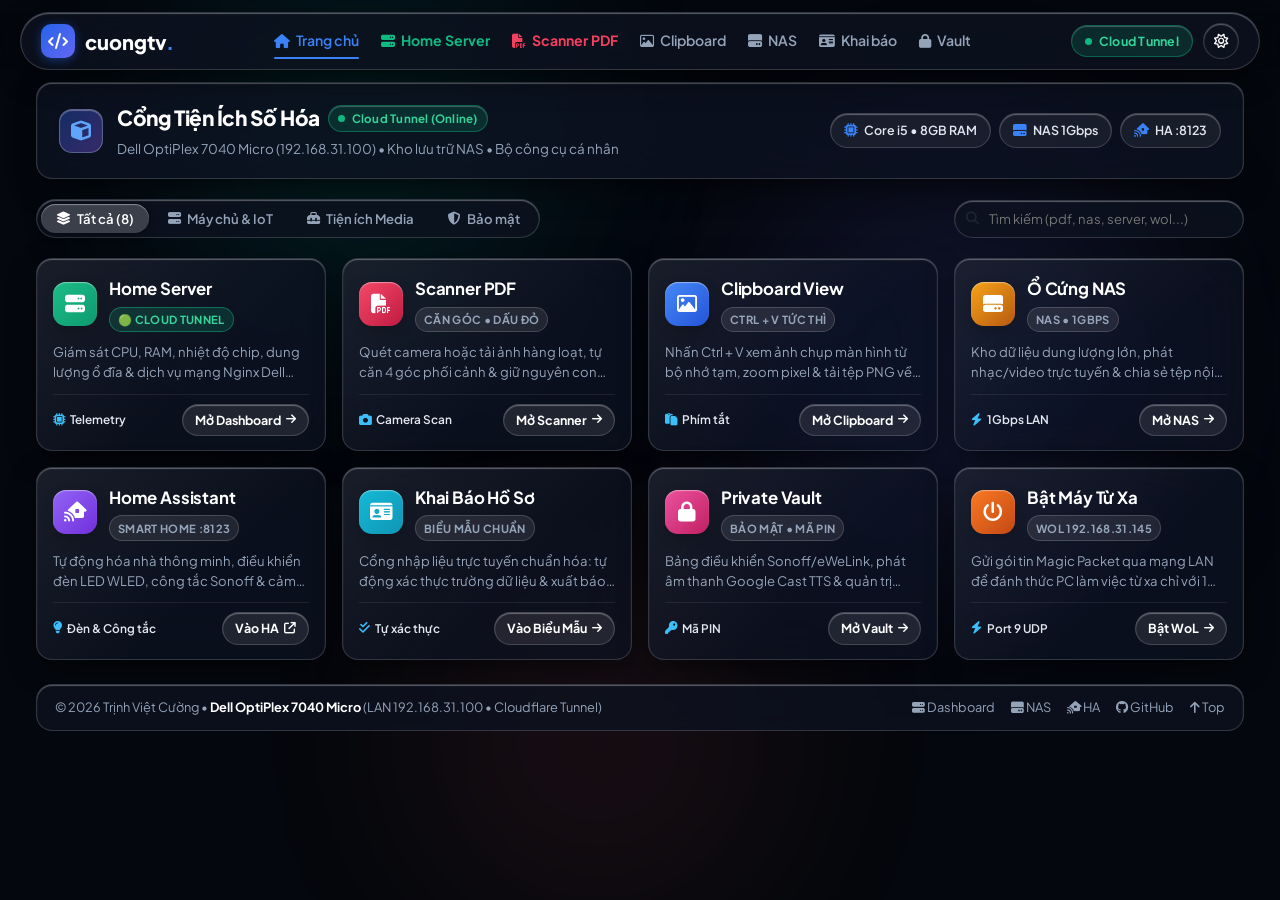
==== commit fd47416c: "feat: switch default to high-contrast Dark Liquid Glass theme and fix badge truncation" ====
--- a/index.html
+++ b/index.html
@@ -19,32 +19,48 @@
 
   <style>
     /* ========================================================
-       LIQUID GLASS & COMPACT iOS STYLE DESIGN SYSTEM
+       HIGH-CONTRAST LIQUID GLASS (iOS / visionOS DARK GLASS)
        ======================================================== */
     :root {
-      --liquid-bg: #07090e;
-      --liquid-surface: rgba(255, 255, 255, 0.05);
-      --liquid-surface-hover: rgba(255, 255, 255, 0.09);
-      --liquid-border: rgba(255, 255, 255, 0.11);
-      --liquid-border-hover: rgba(255, 255, 255, 0.28);
-      --liquid-blur: 24px;
-      --liquid-specular: inset 0 1px 1px 0 rgba(255, 255, 255, 0.25);
-      --liquid-shadow: 0 10px 30px -10px rgba(0, 0, 0, 0.45);
-      --liquid-shadow-hover: 0 16px 40px -10px rgba(0, 0, 0, 0.6);
+      /* Deep Obsidian Midnight Space */
+      --liquid-bg: #04070d;
+      --liquid-surface: rgba(13, 19, 33, 0.78);
+      --liquid-surface-hover: rgba(22, 32, 54, 0.88);
+      --liquid-border: rgba(255, 255, 255, 0.16);
+      --liquid-border-hover: rgba(59, 130, 246, 0.55);
+      --liquid-blur: 26px;
+      --liquid-specular: inset 0 1px 1px 0 rgba(255, 255, 255, 0.32);
+      --liquid-shadow: 0 10px 32px -8px rgba(0, 0, 0, 0.7);
+      --liquid-shadow-hover: 0 18px 45px -8px rgba(0, 0, 0, 0.85);
+
+      --text-main: #ffffff;
+      --text-body: #e2e8f0;
+      --text-muted: #94a3b8;
+      --primary: #3b82f6;
+      --primary-hover: #2563eb;
+      --primary-glow: rgba(59, 130, 246, 0.4);
+
       --ios-radius: 16px;
       --ios-radius-pill: 9999px;
       --ios-squircle: 13px;
     }
 
     [data-theme="light"] {
-      --liquid-bg: #f3f5f9;
-      --liquid-surface: rgba(255, 255, 255, 0.75);
-      --liquid-surface-hover: rgba(255, 255, 255, 0.92);
-      --liquid-border: rgba(255, 255, 255, 0.7);
-      --liquid-border-hover: rgba(37, 99, 235, 0.35);
+      --liquid-bg: #e2e8f0;
+      --liquid-surface: rgba(255, 255, 255, 0.88);
+      --liquid-surface-hover: #ffffff;
+      --liquid-border: rgba(148, 163, 184, 0.5);
+      --liquid-border-hover: #2563eb;
       --liquid-specular: inset 0 1px 2px 0 #ffffff;
-      --liquid-shadow: 0 8px 24px -6px rgba(0, 0, 0, 0.08);
-      --liquid-shadow-hover: 0 14px 32px -6px rgba(37, 99, 235, 0.16);
+      --liquid-shadow: 0 8px 24px -4px rgba(15, 23, 42, 0.12);
+      --liquid-shadow-hover: 0 14px 32px -4px rgba(37, 99, 235, 0.22);
+
+      --text-main: #090d16;
+      --text-body: #1e293b;
+      --text-muted: #475569;
+      --primary: #2563eb;
+      --primary-hover: #1d4ed8;
+      --primary-glow: rgba(37, 99, 235, 0.25);
     }
 
     body {
@@ -56,9 +72,10 @@
       flex-direction: column;
       position: relative;
       overflow-x: hidden;
-    }
-
-    /* Ambient Fluid Background Refraction Orbs */
+      transition: background-color 0.3s ease;
+    }
+
+    /* Ambient Fluid Glow Orbs (High Depth Refraction) */
     .liquid-mesh-bg {
       position: fixed;
       inset: 0;
@@ -70,42 +87,42 @@
     .liquid-orb {
       position: absolute;
       border-radius: 50%;
-      filter: blur(80px);
-      opacity: 0.65;
+      filter: blur(90px);
+      opacity: 0.75;
       will-change: transform;
       animation: floatFluid 20s ease-in-out infinite alternate;
     }
 
     .orb-1 {
-      width: 450px;
-      height: 450px;
-      background: radial-gradient(circle, rgba(16, 185, 129, 0.18) 0%, rgba(6, 182, 212, 0.08) 50%, transparent 75%);
-      top: -100px;
-      left: 10%;
+      width: 520px;
+      height: 520px;
+      background: radial-gradient(circle, rgba(16, 185, 129, 0.22) 0%, rgba(6, 182, 212, 0.1) 45%, transparent 75%);
+      top: -120px;
+      left: 8%;
     }
 
     .orb-2 {
+      width: 550px;
+      height: 550px;
+      background: radial-gradient(circle, rgba(59, 130, 246, 0.25) 0%, rgba(139, 92, 246, 0.12) 45%, transparent 75%);
+      top: 10%;
+      right: 4%;
+      animation-duration: 24s;
+    }
+
+    .orb-3 {
       width: 480px;
       height: 480px;
-      background: radial-gradient(circle, rgba(59, 130, 246, 0.18) 0%, rgba(139, 92, 246, 0.08) 50%, transparent 75%);
-      top: 15%;
-      right: 5%;
-      animation-duration: 25s;
-    }
-
-    .orb-3 {
-      width: 400px;
-      height: 400px;
-      background: radial-gradient(circle, rgba(236, 72, 153, 0.12) 0%, rgba(249, 115, 22, 0.06) 50%, transparent 75%);
-      bottom: -60px;
-      left: 30%;
+      background: radial-gradient(circle, rgba(236, 72, 153, 0.15) 0%, rgba(249, 115, 22, 0.08) 50%, transparent 75%);
+      bottom: -80px;
+      left: 28%;
       animation-duration: 22s;
     }
 
     @keyframes floatFluid {
       0% { transform: translate(0, 0) scale(1); }
-      50% { transform: translate(30px, 20px) scale(1.05); }
-      100% { transform: translate(-25px, 15px) scale(0.95); }
+      50% { transform: translate(35px, 25px) scale(1.06); }
+      100% { transform: translate(-30px, 18px) scale(0.96); }
     }
 
     /* Container */
@@ -133,8 +150,8 @@
       height: 58px;
       padding: 0 20px;
       background: var(--liquid-surface);
-      backdrop-filter: blur(var(--liquid-blur)) saturate(190%);
-      -webkit-backdrop-filter: blur(var(--liquid-blur)) saturate(190%);
+      backdrop-filter: blur(var(--liquid-blur)) saturate(200%);
+      -webkit-backdrop-filter: blur(var(--liquid-blur)) saturate(200%);
       border: 1px solid var(--liquid-border);
       border-radius: var(--ios-radius-pill);
       box-shadow: var(--liquid-specular), var(--liquid-shadow);
@@ -147,7 +164,7 @@
     .brand-logo {
       display: flex;
       align-items: center;
-      gap: 9px;
+      gap: 10px;
       font-weight: 800;
       font-size: 1.25rem;
       color: var(--text-main);
@@ -155,16 +172,16 @@
     }
 
     .logo-squircle {
-      width: 32px;
-      height: 32px;
-      border-radius: 9px;
+      width: 34px;
+      height: 34px;
+      border-radius: 10px;
       background: linear-gradient(135deg, #2563eb, #6366f1);
       color: #fff;
       display: flex;
       align-items: center;
       justify-content: center;
-      font-size: 0.95rem;
-      box-shadow: 0 2px 8px rgba(37, 99, 235, 0.4);
+      font-size: 1rem;
+      box-shadow: 0 2px 10px rgba(37, 99, 235, 0.45);
     }
 
     .nav-list {
@@ -177,7 +194,7 @@
     }
 
     .nav-link {
-      font-size: 0.86rem;
+      font-size: 0.88rem;
       font-weight: 600;
       color: var(--text-muted);
       text-decoration: none;
@@ -201,27 +218,27 @@
       gap: 10px;
     }
 
-    /* iOS Glass Dynamic Island Status Pill */
+    /* Dynamic Island Status Pill */
     .glass-status-pill {
       display: inline-flex;
       align-items: center;
       gap: 7px;
-      padding: 5px 12px;
-      background: rgba(16, 185, 129, 0.12);
-      border: 1px solid rgba(16, 185, 129, 0.28);
+      padding: 5px 13px;
+      background: rgba(16, 185, 129, 0.16);
+      border: 1px solid rgba(16, 185, 129, 0.4);
       border-radius: var(--ios-radius-pill);
-      color: #10b981;
+      color: #34d399;
       font-size: 0.78rem;
       font-weight: 700;
       letter-spacing: 0.02em;
       text-decoration: none;
-      box-shadow: inset 0 1px 1px 0 rgba(255, 255, 255, 0.2);
+      box-shadow: inset 0 1px 1px 0 rgba(255, 255, 255, 0.25);
       transition: var(--transition);
       white-space: nowrap;
     }
 
     .glass-status-pill:hover {
-      background: rgba(16, 185, 129, 0.2);
+      background: rgba(16, 185, 129, 0.28);
       transform: scale(1.02);
     }
 
@@ -230,12 +247,12 @@
       height: 7px;
       background-color: #10b981;
       border-radius: 50%;
-      box-shadow: 0 0 0 0 rgba(16, 185, 129, 0.7);
+      box-shadow: 0 0 0 0 rgba(16, 185, 129, 0.8);
       animation: pulseGreen 1.8s infinite;
     }
 
     @keyframes pulseGreen {
-      0% { transform: scale(0.95); box-shadow: 0 0 0 0 rgba(16, 185, 129, 0.7); }
+      0% { transform: scale(0.95); box-shadow: 0 0 0 0 rgba(16, 185, 129, 0.8); }
       70% { transform: scale(1); box-shadow: 0 0 0 7px rgba(16, 185, 129, 0); }
       100% { transform: scale(0.95); box-shadow: 0 0 0 0 rgba(16, 185, 129, 0); }
     }
@@ -259,7 +276,7 @@
     .icon-glass-btn:hover {
       background: var(--liquid-surface-hover);
       border-color: var(--liquid-border-hover);
-      transform: scale(1.06);
+      transform: scale(1.08);
     }
 
     /* Main Container */
@@ -268,11 +285,11 @@
       padding: 24px 0 40px;
     }
 
-    /* COMPACT HERO BAR (GỌN GÀNG, KHÔNG CHIẾM DIỆN TÍCH) */
+    /* COMPACT HERO BAR (HIGH-CONTRAST) */
     .compact-hero-glass {
       background: var(--liquid-surface);
-      backdrop-filter: blur(var(--liquid-blur)) saturate(190%);
-      -webkit-backdrop-filter: blur(var(--liquid-blur)) saturate(190%);
+      backdrop-filter: blur(var(--liquid-blur)) saturate(200%);
+      -webkit-backdrop-filter: blur(var(--liquid-blur)) saturate(200%);
       border: 1px solid var(--liquid-border);
       border-radius: var(--ios-radius);
       box-shadow: var(--liquid-specular), var(--liquid-shadow);
@@ -295,19 +312,19 @@
       width: 44px;
       height: 44px;
       border-radius: var(--ios-squircle);
-      background: linear-gradient(135deg, rgba(37, 99, 235, 0.25), rgba(139, 92, 246, 0.25));
-      border: 1px solid rgba(255, 255, 255, 0.2);
+      background: linear-gradient(135deg, rgba(37, 99, 235, 0.35), rgba(139, 92, 246, 0.35));
+      border: 1px solid rgba(255, 255, 255, 0.25);
       display: flex;
       align-items: center;
       justify-content: center;
       font-size: 1.25rem;
-      color: var(--primary);
+      color: #60a5fa;
       box-shadow: var(--liquid-specular);
       flex-shrink: 0;
     }
 
     .hero-title-group h1 {
-      font-size: 1.28rem;
+      font-size: 1.3rem;
       font-weight: 800;
       letter-spacing: -0.02em;
       margin: 0 0 3px 0;
@@ -318,7 +335,7 @@
     }
 
     .hero-subtext {
-      font-size: 0.82rem;
+      font-size: 0.84rem;
       color: var(--text-muted);
       margin: 0;
     }
@@ -331,10 +348,10 @@
     }
 
     .glass-chip {
-      background: rgba(255, 255, 255, 0.04);
+      background: rgba(255, 255, 255, 0.06);
       border: 1px solid var(--liquid-border);
       border-radius: var(--ios-radius-pill);
-      padding: 6px 12px;
+      padding: 6px 13px;
       font-size: 0.78rem;
       font-weight: 600;
       color: var(--text-body);
@@ -349,16 +366,16 @@
     .glass-chip:hover {
       background: var(--liquid-surface-hover);
       border-color: var(--liquid-border-hover);
-      color: var(--primary);
+      color: #60a5fa;
       transform: translateY(-1px);
     }
 
     .glass-chip i {
       font-size: 0.85rem;
-      color: var(--primary);
-    }
-
-    /* COMPACT CONTROLS: iOS Segmented Tab + Spotlight Search */
+      color: #3b82f6;
+    }
+
+    /* CONTROLS: iOS Segmented Tabs + Spotlight Search */
     .controls-glass-bar {
       display: flex;
       justify-content: space-between;
@@ -381,7 +398,7 @@
     }
 
     .segmented-btn {
-      padding: 6px 14px;
+      padding: 6px 15px;
       border-radius: var(--ios-radius-pill);
       border: none;
       background: transparent;
@@ -402,15 +419,15 @@
     }
 
     .segmented-btn.active {
-      background: rgba(255, 255, 255, 0.16);
-      color: var(--text-main);
-      box-shadow: 0 2px 8px rgba(0, 0, 0, 0.2), inset 0 1px 1px 0 rgba(255, 255, 255, 0.3);
+      background: rgba(255, 255, 255, 0.2);
+      color: #ffffff;
+      box-shadow: 0 2px 10px rgba(0, 0, 0, 0.35), inset 0 1px 1px 0 rgba(255, 255, 255, 0.4);
     }
 
     [data-theme="light"] .segmented-btn.active {
       background: #ffffff;
       color: var(--primary);
-      box-shadow: 0 2px 8px rgba(0, 0, 0, 0.1);
+      box-shadow: 0 2px 8px rgba(0, 0, 0, 0.12);
     }
 
     .spotlight-search-wrap {
@@ -437,9 +454,9 @@
     }
 
     .spotlight-input:focus {
-      border-color: rgba(59, 130, 246, 0.5);
+      border-color: rgba(59, 130, 246, 0.65);
       background: var(--liquid-surface-hover);
-      box-shadow: 0 0 0 3px rgba(59, 130, 246, 0.2), var(--liquid-specular);
+      box-shadow: 0 0 0 3px rgba(59, 130, 246, 0.25), var(--liquid-specular);
     }
 
     .spotlight-icon {
@@ -452,11 +469,11 @@
       pointer-events: none;
     }
 
-    /* COMPACT 4-COLUMN iOS TILE GRID */
+    /* COMPACT 4-COLUMN TILE GRID */
     .compact-grid {
       display: grid;
       grid-template-columns: repeat(4, 1fr);
-      gap: 15px;
+      gap: 16px;
       margin-bottom: 24px;
     }
 
@@ -473,11 +490,11 @@
       }
     }
 
-    /* iOS Liquid Glass Tile */
+    /* iOS Liquid Glass Tile (High Contrast) */
     .ios-tile {
       background: var(--liquid-surface);
-      backdrop-filter: blur(var(--liquid-blur)) saturate(190%);
-      -webkit-backdrop-filter: blur(var(--liquid-blur)) saturate(190%);
+      backdrop-filter: blur(var(--liquid-blur)) saturate(200%);
+      -webkit-backdrop-filter: blur(var(--liquid-blur)) saturate(200%);
       border: 1px solid var(--liquid-border);
       border-radius: var(--ios-radius);
       box-shadow: var(--liquid-specular), var(--liquid-shadow);
@@ -503,9 +520,9 @@
       left: 0;
       right: 0;
       height: 100%;
-      background: linear-gradient(135deg, rgba(255, 255, 255, 0.08) 0%, transparent 60%);
+      background: linear-gradient(135deg, rgba(255, 255, 255, 0.1) 0%, transparent 60%);
       pointer-events: none;
-      opacity: 0.5;
+      opacity: 0.6;
       transition: opacity 0.25s ease;
     }
 
@@ -538,22 +555,22 @@
       font-size: 1.25rem;
       color: #ffffff;
       flex-shrink: 0;
-      box-shadow: 0 4px 12px rgba(0, 0, 0, 0.25), inset 0 1px 1px 0 rgba(255, 255, 255, 0.4);
+      box-shadow: 0 4px 12px rgba(0, 0, 0, 0.3), inset 0 1px 1px 0 rgba(255, 255, 255, 0.45);
       transition: transform 0.25s ease;
     }
 
     .ios-tile:hover .app-icon {
-      transform: scale(1.06);
+      transform: scale(1.08);
     }
 
     .icon-server-ios { background: linear-gradient(135deg, #10b981, #059669); }
-    .icon-pdf-ios { background: linear-gradient(135deg, #f43f5e, #e11d48); }
+    .icon-pdf-ios { background: linear-gradient(135deg, #f43f5e, #be123c); }
     .icon-clip-ios { background: linear-gradient(135deg, #3b82f6, #1d4ed8); }
-    .icon-nas-ios { background: linear-gradient(135deg, #f59e0b, #d97706); }
+    .icon-nas-ios { background: linear-gradient(135deg, #f59e0b, #b45309); }
     .icon-ha-ios { background: linear-gradient(135deg, #8b5cf6, #6d28d9); }
     .icon-form-ios { background: linear-gradient(135deg, #06b6d4, #0891b2); }
     .icon-vault-ios { background: linear-gradient(135deg, #ec4899, #be185d); }
-    .icon-wol-ios { background: linear-gradient(135deg, #f97316, #ea580c); }
+    .icon-wol-ios { background: linear-gradient(135deg, #f97316, #c2410c); }
 
     .tile-title-group {
       flex: 1;
@@ -561,7 +578,7 @@
     }
 
     .tile-title {
-      font-size: 1.02rem;
+      font-size: 1.05rem;
       font-weight: 700;
       color: var(--text-main);
       margin: 0 0 2px 0;
@@ -572,32 +589,29 @@
     }
 
     .tile-badge {
-      font-size: 0.68rem;
+      font-size: 0.7rem;
       font-weight: 700;
       letter-spacing: 0.03em;
       text-transform: uppercase;
-      padding: 2px 7px;
+      padding: 2.5px 8px;
       border-radius: var(--ios-radius-pill);
-      background: rgba(255, 255, 255, 0.08);
+      background: rgba(255, 255, 255, 0.09);
       color: var(--text-muted);
       border: 1px solid var(--liquid-border);
       display: inline-block;
-      max-width: 140px;
       white-space: nowrap;
-      overflow: hidden;
-      text-overflow: ellipsis;
     }
 
     .badge-live-green {
-      background: rgba(16, 185, 129, 0.15);
-      color: #10b981;
-      border-color: rgba(16, 185, 129, 0.3);
+      background: rgba(16, 185, 129, 0.18);
+      color: #34d399;
+      border-color: rgba(16, 185, 129, 0.45);
     }
 
     .tile-desc {
-      font-size: 0.8rem;
+      font-size: 0.82rem;
       color: var(--text-muted);
-      line-height: 1.45;
+      line-height: 1.5;
       margin: 0 0 12px 0;
       display: -webkit-box;
       -webkit-line-clamp: 2;
@@ -611,22 +625,22 @@
       align-items: center;
       justify-content: space-between;
       gap: 8px;
-      padding-top: 8px;
-      border-top: 1px solid rgba(255, 255, 255, 0.06);
+      padding-top: 9px;
+      border-top: 1px solid rgba(255, 255, 255, 0.08);
     }
 
     .tile-tag {
-      font-size: 0.72rem;
+      font-size: 0.74rem;
       font-weight: 600;
       color: var(--text-body);
       display: inline-flex;
       align-items: center;
-      gap: 4px;
+      gap: 5px;
     }
 
     .tile-tag i {
-      font-size: 0.75rem;
-      color: var(--primary);
+      font-size: 0.78rem;
+      color: #38bdf8;
     }
 
     .tile-action-pill {
@@ -635,10 +649,10 @@
       gap: 5px;
       padding: 5px 12px;
       border-radius: var(--ios-radius-pill);
-      background: rgba(255, 255, 255, 0.1);
+      background: rgba(255, 255, 255, 0.09);
       border: 1px solid var(--liquid-border);
       color: var(--text-main);
-      font-size: 0.76rem;
+      font-size: 0.78rem;
       font-weight: 700;
       text-decoration: none;
       box-shadow: var(--liquid-specular);
@@ -650,16 +664,16 @@
       background: var(--primary);
       border-color: var(--primary);
       color: #ffffff;
-      box-shadow: 0 2px 10px var(--primary-glow);
+      box-shadow: 0 3px 12px var(--primary-glow);
     }
 
     .tile-action-pill i {
-      font-size: 0.7rem;
+      font-size: 0.72rem;
       transition: transform 0.2s ease;
     }
 
     .ios-tile:hover .tile-action-pill i {
-      transform: translateX(2px);
+      transform: translateX(3px);
     }
 
     /* Empty state */
@@ -727,7 +741,7 @@
         padding: 14px 16px;
       }
       .hero-title-group h1 {
-        font-size: 1.12rem;
+        font-size: 1.15rem;
       }
       .hero-chips-cluster {
         display: none;
@@ -774,7 +788,7 @@
     <div class="nav-glass-bar">
       <a href="index.html" class="brand-logo" title="Trang chủ Cuongtv Portal">
         <div class="logo-squircle"><i class="fa-solid fa-code"></i></div>
-        <span>cuongtv<span style="color: var(--primary);">.</span></span>
+        <span>cuongtv<span style="color: #3b82f6;">.</span></span>
       </a>
 
       <!-- Quick Nav Links -->
@@ -829,7 +843,7 @@
               Cổng Tiện Ích Số Hóa
               <span class="glass-status-pill" id="livePillStatus" style="font-size: 0.72rem; padding: 3px 9px;">
                 <span class="pulse-dot"></span>
-                <span id="livePillText">Online</span>
+                <span id="livePillText">LAN 192.168.31.100 (Online)</span>
               </span>
             </h1>
             <p class="hero-subtext">
@@ -972,7 +986,7 @@
               </div>
               <div class="tile-title-group">
                 <h2 class="tile-title">Ổ Cứng NAS</h2>
-                <span class="tile-badge">FILEBROWSER &bull; 1GBPS</span>
+                <span class="tile-badge">NAS &bull; 1GBPS</span>
               </div>
             </div>
             <p class="tile-desc">
@@ -994,7 +1008,7 @@
               </div>
               <div class="tile-title-group">
                 <h2 class="tile-title">Home Assistant</h2>
-                <span class="tile-badge">SMART HOME &bull; :8123</span>
+                <span class="tile-badge">SMART HOME :8123</span>
               </div>
             </div>
             <p class="tile-desc">
@@ -1060,7 +1074,7 @@
               </div>
               <div class="tile-title-group">
                 <h2 class="tile-title">Bật Máy Từ Xa</h2>
-                <span class="tile-badge">WOL &bull; 192.168.31.145</span>
+                <span class="tile-badge">WOL 192.168.31.145</span>
               </div>
             </div>
             <p class="tile-desc">
@@ -1096,19 +1110,22 @@
        JAVASCRIPT LOGIC
        ======================================================== -->
   <script>
-    // 1. THEME TOGGLE (LIGHT / DARK)
+    // 1. THEME INITIALIZATION (DEFAULT TO HIGH-CONTRAST DARK MODE)
     function initTheme() {
-      const savedTheme = localStorage.getItem('devlog-theme');
-      const prefersDark = window.matchMedia('(prefers-color-scheme: dark)').matches;
-      const initialTheme = savedTheme ? savedTheme : (prefersDark ? 'dark' : 'light');
-      document.documentElement.setAttribute('data-theme', initialTheme);
+      // Use dedicated portal theme key, default to dark
+      let savedTheme = localStorage.getItem('portal-theme');
+      if (!savedTheme) {
+        savedTheme = 'dark';
+        localStorage.setItem('portal-theme', 'dark');
+      }
+      document.documentElement.setAttribute('data-theme', savedTheme);
     }
 
     function toggleTheme() {
       const current = document.documentElement.getAttribute('data-theme');
       const nextTheme = current === 'dark' ? 'light' : 'dark';
       document.documentElement.setAttribute('data-theme', nextTheme);
-      localStorage.setItem('devlog-theme', nextTheme);
+      localStorage.setItem('portal-theme', nextTheme);
     }
 
     const themeToggleBtn = document.getElementById('themeToggle');
@@ -1186,11 +1203,11 @@
 
       if (isLan) {
         if (navServerText) navServerText.textContent = 'LAN 192.168.31.100';
-        if (livePillText) livePillText.textContent = 'LAN 192.168.31.100 (1Gbps)';
-        if (cardServerBadge) cardServerBadge.textContent = '🟢 LAN 192.168.31.100';
+        if (livePillText) livePillText.textContent = 'LAN 192.168.31.100 (Online)';
+        if (cardServerBadge) cardServerBadge.textContent = '🟢 192.168.31.100';
       } else {
         if (navServerText) navServerText.textContent = 'Cloud Tunnel';
-        if (livePillText) livePillText.textContent = 'Cloudflare Tunnel';
+        if (livePillText) livePillText.textContent = 'Cloud Tunnel (Online)';
         if (cardServerBadge) cardServerBadge.textContent = '🟢 CLOUD TUNNEL';
       }
 
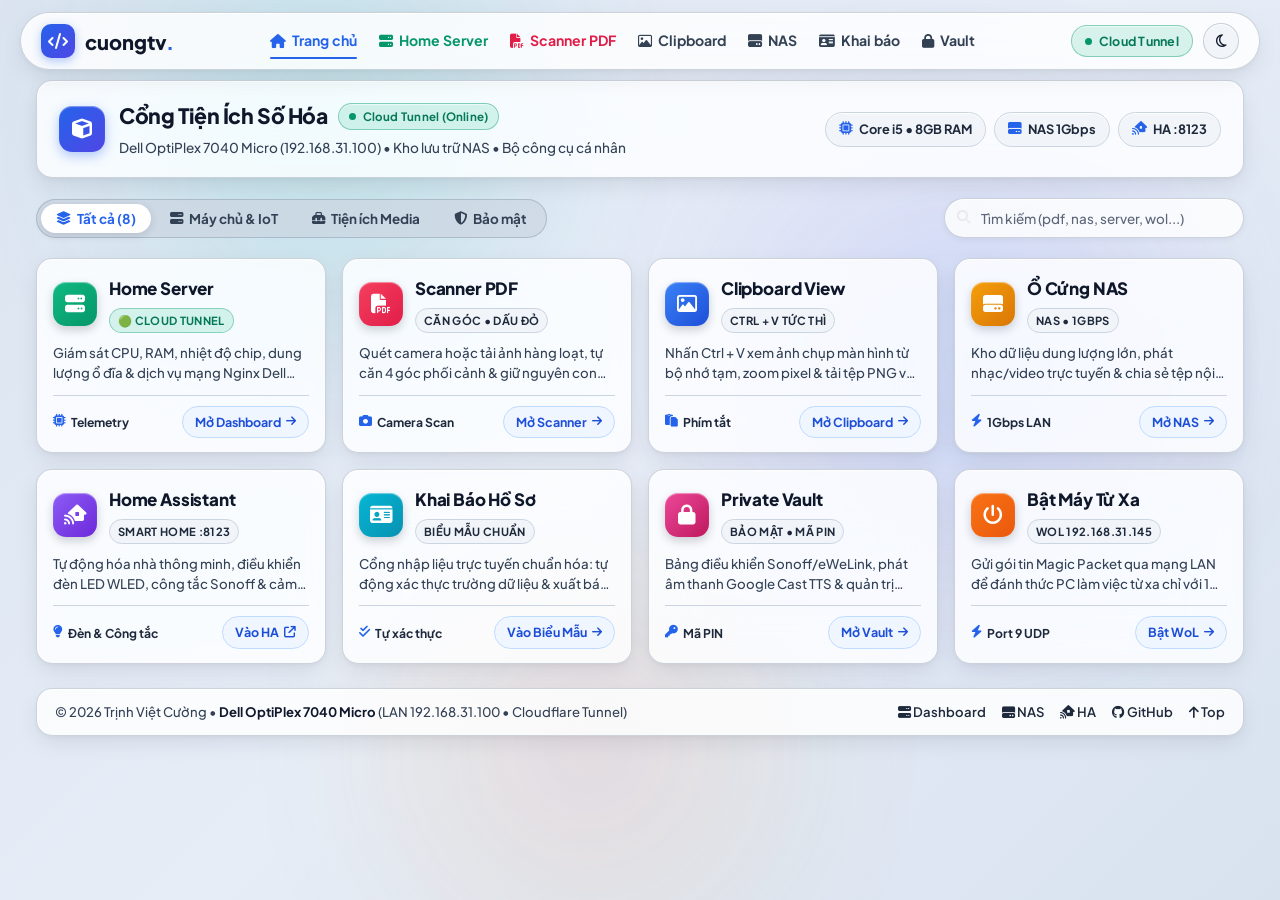
==== commit fcfeabb8: "feat: switch default to high-contrast Light Liquid Glass theme" ====
--- a/index.html
+++ b/index.html
@@ -1,5 +1,5 @@
 <!DOCTYPE html>
-<html lang="vi" data-theme="dark">
+<html lang="vi" data-theme="light">
 <head>
   <meta charset="UTF-8" />
   <meta name="viewport" content="width=device-width, initial-scale=1.0" />
@@ -9,7 +9,7 @@
   <!-- Google Fonts: Plus Jakarta Sans & JetBrains Mono -->
   <link rel="preconnect" href="https://fonts.googleapis.com" />
   <link rel="preconnect" href="https://fonts.gstatic.com" crossorigin />
-  <link href="https://fonts.googleapis.com/css2?family=Plus+Jakarta+Sans:wght@300;400;500;600;700;800&family=JetBrains+Mono:wght@400;500;600&display=swap" rel="stylesheet" />
+  <link href="https://fonts.googleapis.com/css2?family=Plus+Jakarta+Sans:wght@400;500;600;700;800&family=JetBrains+Mono:wght@400;500;600&display=swap" rel="stylesheet" />
 
   <!-- Font Awesome Icons -->
   <link rel="stylesheet" href="https://cdnjs.cloudflare.com/ajax/libs/font-awesome/6.5.1/css/all.min.css" />
@@ -19,16 +19,46 @@
 
   <style>
     /* ========================================================
-       HIGH-CONTRAST LIQUID GLASS (iOS / visionOS DARK GLASS)
+       HIGH-CONTRAST LIGHT LIQUID GLASS (iOS FROSTED CRYSTAL)
        ======================================================== */
     :root {
-      /* Deep Obsidian Midnight Space */
+      /* Deeper Cool Slate-Silver Canvas so White Glass Cards Pop with High Contrast */
+      --liquid-bg: #dde5f0;
+      --liquid-surface: rgba(255, 255, 255, 0.82);
+      --liquid-surface-hover: rgba(255, 255, 255, 0.96);
+      --liquid-border: rgba(100, 116, 139, 0.3);
+      --liquid-border-hover: #2563eb;
+      --liquid-blur: 24px;
+      --liquid-specular: inset 0 1px 1px 0 rgba(255, 255, 255, 0.95);
+      --liquid-shadow: 0 8px 24px -4px rgba(15, 23, 42, 0.1), 0 2px 6px -1px rgba(15, 23, 42, 0.06);
+      --liquid-shadow-hover: 0 14px 32px -4px rgba(37, 99, 235, 0.2), 0 4px 10px -2px rgba(15, 23, 42, 0.08);
+
+      --text-main: #0f172a;
+      --text-body: #1e293b;
+      --text-muted: #334155;
+      --primary: #2563eb;
+      --primary-hover: #1d4ed8;
+      --primary-glow: rgba(37, 99, 235, 0.25);
+
+      --pill-bg: #eff6ff;
+      --pill-border: #bfdbfe;
+      --pill-text: #1d4ed8;
+      --badge-bg: #f1f5f9;
+      --badge-border: #cbd5e1;
+      --badge-text: #1e293b;
+      --track-bg: rgba(203, 213, 225, 0.65);
+
+      --ios-radius: 16px;
+      --ios-radius-pill: 9999px;
+      --ios-squircle: 13px;
+    }
+
+    [data-theme="dark"] {
       --liquid-bg: #04070d;
       --liquid-surface: rgba(13, 19, 33, 0.78);
       --liquid-surface-hover: rgba(22, 32, 54, 0.88);
       --liquid-border: rgba(255, 255, 255, 0.16);
       --liquid-border-hover: rgba(59, 130, 246, 0.55);
-      --liquid-blur: 26px;
       --liquid-specular: inset 0 1px 1px 0 rgba(255, 255, 255, 0.32);
       --liquid-shadow: 0 10px 32px -8px rgba(0, 0, 0, 0.7);
       --liquid-shadow-hover: 0 18px 45px -8px rgba(0, 0, 0, 0.85);
@@ -40,31 +70,18 @@
       --primary-hover: #2563eb;
       --primary-glow: rgba(59, 130, 246, 0.4);
 
-      --ios-radius: 16px;
-      --ios-radius-pill: 9999px;
-      --ios-squircle: 13px;
-    }
-
-    [data-theme="light"] {
-      --liquid-bg: #e2e8f0;
-      --liquid-surface: rgba(255, 255, 255, 0.88);
-      --liquid-surface-hover: #ffffff;
-      --liquid-border: rgba(148, 163, 184, 0.5);
-      --liquid-border-hover: #2563eb;
-      --liquid-specular: inset 0 1px 2px 0 #ffffff;
-      --liquid-shadow: 0 8px 24px -4px rgba(15, 23, 42, 0.12);
-      --liquid-shadow-hover: 0 14px 32px -4px rgba(37, 99, 235, 0.22);
-
-      --text-main: #090d16;
-      --text-body: #1e293b;
-      --text-muted: #475569;
-      --primary: #2563eb;
-      --primary-hover: #1d4ed8;
-      --primary-glow: rgba(37, 99, 235, 0.25);
+      --pill-bg: rgba(59, 130, 246, 0.15);
+      --pill-border: rgba(59, 130, 246, 0.35);
+      --pill-text: #60a5fa;
+      --badge-bg: rgba(255, 255, 255, 0.09);
+      --badge-border: rgba(255, 255, 255, 0.16);
+      --badge-text: #cbd5e1;
+      --track-bg: rgba(13, 19, 33, 0.78);
     }
 
     body {
       background-color: var(--liquid-bg);
+      background-image: linear-gradient(135deg, #dbe4f0 0%, #e6edf7 50%, #d8e2ef 100%);
       color: var(--text-main);
       font-family: var(--font-main);
       min-height: 100vh;
@@ -75,7 +92,11 @@
       transition: background-color 0.3s ease;
     }
 
-    /* Ambient Fluid Glow Orbs (High Depth Refraction) */
+    [data-theme="dark"] body {
+      background-image: none;
+    }
+
+    /* Ambient Fluid Glow Orbs for Glass Refraction */
     .liquid-mesh-bg {
       position: fixed;
       inset: 0;
@@ -87,33 +108,33 @@
     .liquid-orb {
       position: absolute;
       border-radius: 50%;
-      filter: blur(90px);
-      opacity: 0.75;
+      filter: blur(85px);
+      opacity: 0.7;
       will-change: transform;
       animation: floatFluid 20s ease-in-out infinite alternate;
     }
 
     .orb-1 {
-      width: 520px;
-      height: 520px;
-      background: radial-gradient(circle, rgba(16, 185, 129, 0.22) 0%, rgba(6, 182, 212, 0.1) 45%, transparent 75%);
+      width: 500px;
+      height: 500px;
+      background: radial-gradient(circle, rgba(16, 185, 129, 0.25) 0%, rgba(6, 182, 212, 0.12) 50%, transparent 75%);
       top: -120px;
-      left: 8%;
+      left: 6%;
     }
 
     .orb-2 {
-      width: 550px;
-      height: 550px;
-      background: radial-gradient(circle, rgba(59, 130, 246, 0.25) 0%, rgba(139, 92, 246, 0.12) 45%, transparent 75%);
+      width: 540px;
+      height: 540px;
+      background: radial-gradient(circle, rgba(59, 130, 246, 0.26) 0%, rgba(139, 92, 246, 0.15) 50%, transparent 75%);
       top: 10%;
       right: 4%;
       animation-duration: 24s;
     }
 
     .orb-3 {
-      width: 480px;
-      height: 480px;
-      background: radial-gradient(circle, rgba(236, 72, 153, 0.15) 0%, rgba(249, 115, 22, 0.08) 50%, transparent 75%);
+      width: 460px;
+      height: 460px;
+      background: radial-gradient(circle, rgba(244, 63, 94, 0.16) 0%, rgba(245, 158, 11, 0.12) 50%, transparent 75%);
       bottom: -80px;
       left: 28%;
       animation-duration: 22s;
@@ -121,8 +142,8 @@
 
     @keyframes floatFluid {
       0% { transform: translate(0, 0) scale(1); }
-      50% { transform: translate(35px, 25px) scale(1.06); }
-      100% { transform: translate(-30px, 18px) scale(0.96); }
+      50% { transform: translate(35px, 25px) scale(1.05); }
+      100% { transform: translate(-30px, 18px) scale(0.95); }
     }
 
     /* Container */
@@ -150,8 +171,8 @@
       height: 58px;
       padding: 0 20px;
       background: var(--liquid-surface);
-      backdrop-filter: blur(var(--liquid-blur)) saturate(200%);
-      -webkit-backdrop-filter: blur(var(--liquid-blur)) saturate(200%);
+      backdrop-filter: blur(var(--liquid-blur)) saturate(190%);
+      -webkit-backdrop-filter: blur(var(--liquid-blur)) saturate(190%);
       border: 1px solid var(--liquid-border);
       border-radius: var(--ios-radius-pill);
       box-shadow: var(--liquid-specular), var(--liquid-shadow);
@@ -175,13 +196,13 @@
       width: 34px;
       height: 34px;
       border-radius: 10px;
-      background: linear-gradient(135deg, #2563eb, #6366f1);
+      background: linear-gradient(135deg, #2563eb, #4f46e5);
       color: #fff;
       display: flex;
       align-items: center;
       justify-content: center;
       font-size: 1rem;
-      box-shadow: 0 2px 10px rgba(37, 99, 235, 0.45);
+      box-shadow: 0 3px 10px rgba(37, 99, 235, 0.35);
     }
 
     .nav-list {
@@ -195,7 +216,7 @@
 
     .nav-link {
       font-size: 0.88rem;
-      font-weight: 600;
+      font-weight: 700;
       color: var(--text-muted);
       text-decoration: none;
       transition: color 0.2s ease;
@@ -205,10 +226,6 @@
     }
 
     .nav-link:hover, .nav-link.active {
-      color: var(--text-main);
-    }
-
-    .nav-link.active {
       color: var(--primary);
     }
 
@@ -224,44 +241,49 @@
       align-items: center;
       gap: 7px;
       padding: 5px 13px;
-      background: rgba(16, 185, 129, 0.16);
-      border: 1px solid rgba(16, 185, 129, 0.4);
+      background: rgba(16, 185, 129, 0.15);
+      border: 1px solid rgba(5, 150, 105, 0.4);
       border-radius: var(--ios-radius-pill);
-      color: #34d399;
+      color: #047857;
       font-size: 0.78rem;
       font-weight: 700;
       letter-spacing: 0.02em;
       text-decoration: none;
-      box-shadow: inset 0 1px 1px 0 rgba(255, 255, 255, 0.25);
+      box-shadow: inset 0 1px 1px 0 rgba(255, 255, 255, 0.6);
       transition: var(--transition);
       white-space: nowrap;
     }
 
+    [data-theme="dark"] .glass-status-pill {
+      color: #34d399;
+      border-color: rgba(16, 185, 129, 0.4);
+    }
+
     .glass-status-pill:hover {
-      background: rgba(16, 185, 129, 0.28);
+      background: rgba(16, 185, 129, 0.25);
       transform: scale(1.02);
     }
 
     .pulse-dot {
       width: 7px;
       height: 7px;
-      background-color: #10b981;
+      background-color: #059669;
       border-radius: 50%;
-      box-shadow: 0 0 0 0 rgba(16, 185, 129, 0.8);
+      box-shadow: 0 0 0 0 rgba(5, 150, 105, 0.8);
       animation: pulseGreen 1.8s infinite;
     }
 
     @keyframes pulseGreen {
-      0% { transform: scale(0.95); box-shadow: 0 0 0 0 rgba(16, 185, 129, 0.8); }
-      70% { transform: scale(1); box-shadow: 0 0 0 7px rgba(16, 185, 129, 0); }
-      100% { transform: scale(0.95); box-shadow: 0 0 0 0 rgba(16, 185, 129, 0); }
+      0% { transform: scale(0.95); box-shadow: 0 0 0 0 rgba(5, 150, 105, 0.7); }
+      70% { transform: scale(1); box-shadow: 0 0 0 7px rgba(5, 150, 105, 0); }
+      100% { transform: scale(0.95); box-shadow: 0 0 0 0 rgba(5, 150, 105, 0); }
     }
 
     .icon-glass-btn {
       width: 36px;
       height: 36px;
       border-radius: 50%;
-      background: var(--liquid-surface);
+      background: var(--badge-bg);
       border: 1px solid var(--liquid-border);
       color: var(--text-main);
       display: flex;
@@ -276,20 +298,21 @@
     .icon-glass-btn:hover {
       background: var(--liquid-surface-hover);
       border-color: var(--liquid-border-hover);
+      color: var(--primary);
       transform: scale(1.08);
     }
 
     /* Main Container */
     .main-content {
       flex: 1;
-      padding: 24px 0 40px;
+      padding: 22px 0 40px;
     }
 
     /* COMPACT HERO BAR (HIGH-CONTRAST) */
     .compact-hero-glass {
       background: var(--liquid-surface);
-      backdrop-filter: blur(var(--liquid-blur)) saturate(200%);
-      -webkit-backdrop-filter: blur(var(--liquid-blur)) saturate(200%);
+      backdrop-filter: blur(var(--liquid-blur)) saturate(190%);
+      -webkit-backdrop-filter: blur(var(--liquid-blur)) saturate(190%);
       border: 1px solid var(--liquid-border);
       border-radius: var(--ios-radius);
       box-shadow: var(--liquid-specular), var(--liquid-shadow);
@@ -309,33 +332,34 @@
     }
 
     .hero-avatar-squircle {
-      width: 44px;
-      height: 44px;
+      width: 46px;
+      height: 46px;
       border-radius: var(--ios-squircle);
-      background: linear-gradient(135deg, rgba(37, 99, 235, 0.35), rgba(139, 92, 246, 0.35));
-      border: 1px solid rgba(255, 255, 255, 0.25);
+      background: linear-gradient(135deg, #2563eb, #4f46e5);
+      color: #ffffff;
       display: flex;
       align-items: center;
       justify-content: center;
       font-size: 1.25rem;
-      color: #60a5fa;
-      box-shadow: var(--liquid-specular);
+      box-shadow: 0 4px 12px rgba(37, 99, 235, 0.35), inset 0 1px 1px rgba(255, 255, 255, 0.4);
       flex-shrink: 0;
     }
 
     .hero-title-group h1 {
-      font-size: 1.3rem;
+      font-size: 1.32rem;
       font-weight: 800;
       letter-spacing: -0.02em;
       margin: 0 0 3px 0;
       color: var(--text-main);
       display: flex;
       align-items: center;
-      gap: 8px;
+      gap: 10px;
+      flex-wrap: wrap;
     }
 
     .hero-subtext {
-      font-size: 0.84rem;
+      font-size: 0.85rem;
+      font-weight: 500;
       color: var(--text-muted);
       margin: 0;
     }
@@ -348,12 +372,12 @@
     }
 
     .glass-chip {
-      background: rgba(255, 255, 255, 0.06);
-      border: 1px solid var(--liquid-border);
+      background: var(--badge-bg);
+      border: 1px solid var(--badge-border);
       border-radius: var(--ios-radius-pill);
       padding: 6px 13px;
-      font-size: 0.78rem;
-      font-weight: 600;
+      font-size: 0.8rem;
+      font-weight: 700;
       color: var(--text-body);
       display: inline-flex;
       align-items: center;
@@ -364,15 +388,15 @@
     }
 
     .glass-chip:hover {
-      background: var(--liquid-surface-hover);
-      border-color: var(--liquid-border-hover);
-      color: #60a5fa;
+      background: var(--pill-bg);
+      border-color: var(--primary);
+      color: var(--primary);
       transform: translateY(-1px);
     }
 
     .glass-chip i {
       font-size: 0.85rem;
-      color: #3b82f6;
+      color: var(--primary);
     }
 
     /* CONTROLS: iOS Segmented Tabs + Spotlight Search */
@@ -386,7 +410,7 @@
     }
 
     .ios-segmented-control {
-      background: var(--liquid-surface);
+      background: var(--track-bg);
       backdrop-filter: blur(var(--liquid-blur));
       -webkit-backdrop-filter: blur(var(--liquid-blur));
       border: 1px solid var(--liquid-border);
@@ -394,7 +418,6 @@
       padding: 4px;
       display: inline-flex;
       gap: 4px;
-      box-shadow: var(--liquid-specular);
     }
 
     .segmented-btn {
@@ -403,8 +426,8 @@
       border: none;
       background: transparent;
       font-family: inherit;
-      font-size: 0.82rem;
-      font-weight: 600;
+      font-size: 0.84rem;
+      font-weight: 700;
       color: var(--text-muted);
       cursor: pointer;
       transition: all 0.2s cubic-bezier(0.16, 1, 0.3, 1);
@@ -419,53 +442,58 @@
     }
 
     .segmented-btn.active {
-      background: rgba(255, 255, 255, 0.2);
-      color: #ffffff;
-      box-shadow: 0 2px 10px rgba(0, 0, 0, 0.35), inset 0 1px 1px 0 rgba(255, 255, 255, 0.4);
-    }
-
-    [data-theme="light"] .segmented-btn.active {
       background: #ffffff;
       color: var(--primary);
-      box-shadow: 0 2px 8px rgba(0, 0, 0, 0.12);
+      box-shadow: 0 2px 8px rgba(15, 23, 42, 0.14);
+    }
+
+    [data-theme="dark"] .segmented-btn.active {
+      background: rgba(255, 255, 255, 0.18);
+      color: #ffffff;
     }
 
     .spotlight-search-wrap {
       position: relative;
-      min-width: 250px;
-      flex: 0 1 290px;
+      min-width: 260px;
+      flex: 0 1 300px;
     }
 
     .spotlight-input {
       width: 100%;
-      height: 38px;
-      padding: 0 14px 0 34px;
+      height: 40px;
+      padding: 0 14px 0 36px;
       background: var(--liquid-surface);
       backdrop-filter: blur(var(--liquid-blur));
       -webkit-backdrop-filter: blur(var(--liquid-blur));
       border: 1px solid var(--liquid-border);
       border-radius: var(--ios-radius-pill);
-      font-size: 0.82rem;
+      font-size: 0.84rem;
+      font-weight: 500;
       font-family: inherit;
       color: var(--text-main);
       outline: none;
-      box-shadow: var(--liquid-specular);
+      box-shadow: var(--liquid-specular), 0 2px 6px rgba(15, 23, 42, 0.05);
       transition: var(--transition);
     }
 
+    .spotlight-input::placeholder {
+      color: var(--text-muted);
+      opacity: 0.8;
+    }
+
     .spotlight-input:focus {
-      border-color: rgba(59, 130, 246, 0.65);
+      border-color: var(--primary);
       background: var(--liquid-surface-hover);
-      box-shadow: 0 0 0 3px rgba(59, 130, 246, 0.25), var(--liquid-specular);
+      box-shadow: 0 0 0 3px var(--primary-glow);
     }
 
     .spotlight-icon {
       position: absolute;
-      left: 12px;
+      left: 13px;
       top: 50%;
       transform: translateY(-50%);
       color: var(--text-muted);
-      font-size: 0.82rem;
+      font-size: 0.85rem;
       pointer-events: none;
     }
 
@@ -490,11 +518,11 @@
       }
     }
 
-    /* iOS Liquid Glass Tile (High Contrast) */
+    /* iOS Liquid Glass Tile (Crisp Contrast) */
     .ios-tile {
       background: var(--liquid-surface);
-      backdrop-filter: blur(var(--liquid-blur)) saturate(200%);
-      -webkit-backdrop-filter: blur(var(--liquid-blur)) saturate(200%);
+      backdrop-filter: blur(var(--liquid-blur)) saturate(190%);
+      -webkit-backdrop-filter: blur(var(--liquid-blur)) saturate(190%);
       border: 1px solid var(--liquid-border);
       border-radius: var(--ios-radius);
       box-shadow: var(--liquid-specular), var(--liquid-shadow);
@@ -513,21 +541,8 @@
                   box-shadow 0.22s ease;
     }
 
-    .ios-tile::before {
-      content: '';
-      position: absolute;
-      top: 0;
-      left: 0;
-      right: 0;
-      height: 100%;
-      background: linear-gradient(135deg, rgba(255, 255, 255, 0.1) 0%, transparent 60%);
-      pointer-events: none;
-      opacity: 0.6;
-      transition: opacity 0.25s ease;
-    }
-
     .ios-tile:hover {
-      transform: translateY(-3px) scale(1.01);
+      transform: translateY(-4px);
       border-color: var(--liquid-border-hover);
       background: var(--liquid-surface-hover);
       box-shadow: var(--liquid-specular), var(--liquid-shadow-hover);
@@ -555,7 +570,7 @@
       font-size: 1.25rem;
       color: #ffffff;
       flex-shrink: 0;
-      box-shadow: 0 4px 12px rgba(0, 0, 0, 0.3), inset 0 1px 1px 0 rgba(255, 255, 255, 0.45);
+      box-shadow: 0 4px 10px rgba(15, 23, 42, 0.2), inset 0 1px 1px 0 rgba(255, 255, 255, 0.45);
       transition: transform 0.25s ease;
     }
 
@@ -564,13 +579,13 @@
     }
 
     .icon-server-ios { background: linear-gradient(135deg, #10b981, #059669); }
-    .icon-pdf-ios { background: linear-gradient(135deg, #f43f5e, #be123c); }
+    .icon-pdf-ios { background: linear-gradient(135deg, #f43f5e, #e11d48); }
     .icon-clip-ios { background: linear-gradient(135deg, #3b82f6, #1d4ed8); }
-    .icon-nas-ios { background: linear-gradient(135deg, #f59e0b, #b45309); }
+    .icon-nas-ios { background: linear-gradient(135deg, #f59e0b, #d97706); }
     .icon-ha-ios { background: linear-gradient(135deg, #8b5cf6, #6d28d9); }
     .icon-form-ios { background: linear-gradient(135deg, #06b6d4, #0891b2); }
     .icon-vault-ios { background: linear-gradient(135deg, #ec4899, #be185d); }
-    .icon-wol-ios { background: linear-gradient(135deg, #f97316, #c2410c); }
+    .icon-wol-ios { background: linear-gradient(135deg, #f97316, #ea580c); }
 
     .tile-title-group {
       flex: 1;
@@ -578,10 +593,10 @@
     }
 
     .tile-title {
-      font-size: 1.05rem;
-      font-weight: 700;
+      font-size: 1.06rem;
+      font-weight: 800;
       color: var(--text-main);
-      margin: 0 0 2px 0;
+      margin: 0 0 3px 0;
       letter-spacing: -0.01em;
       white-space: nowrap;
       overflow: hidden;
@@ -593,23 +608,28 @@
       font-weight: 700;
       letter-spacing: 0.03em;
       text-transform: uppercase;
-      padding: 2.5px 8px;
+      padding: 2px 8px;
       border-radius: var(--ios-radius-pill);
-      background: rgba(255, 255, 255, 0.09);
-      color: var(--text-muted);
-      border: 1px solid var(--liquid-border);
+      background: var(--badge-bg);
+      color: var(--badge-text);
+      border: 1px solid var(--badge-border);
       display: inline-block;
       white-space: nowrap;
     }
 
     .badge-live-green {
-      background: rgba(16, 185, 129, 0.18);
+      background: rgba(16, 185, 129, 0.15);
+      color: #047857;
+      border-color: rgba(5, 150, 105, 0.35);
+    }
+
+    [data-theme="dark"] .badge-live-green {
       color: #34d399;
-      border-color: rgba(16, 185, 129, 0.45);
     }
 
     .tile-desc {
-      font-size: 0.82rem;
+      font-size: 0.83rem;
+      font-weight: 500;
       color: var(--text-muted);
       line-height: 1.5;
       margin: 0 0 12px 0;
@@ -625,13 +645,13 @@
       align-items: center;
       justify-content: space-between;
       gap: 8px;
-      padding-top: 9px;
-      border-top: 1px solid rgba(255, 255, 255, 0.08);
+      padding-top: 10px;
+      border-top: 1px solid var(--badge-border);
     }
 
     .tile-tag {
-      font-size: 0.74rem;
-      font-weight: 600;
+      font-size: 0.76rem;
+      font-weight: 700;
       color: var(--text-body);
       display: inline-flex;
       align-items: center;
@@ -639,8 +659,8 @@
     }
 
     .tile-tag i {
-      font-size: 0.78rem;
-      color: #38bdf8;
+      font-size: 0.8rem;
+      color: var(--primary);
     }
 
     .tile-action-pill {
@@ -649,13 +669,12 @@
       gap: 5px;
       padding: 5px 12px;
       border-radius: var(--ios-radius-pill);
-      background: rgba(255, 255, 255, 0.09);
-      border: 1px solid var(--liquid-border);
-      color: var(--text-main);
+      background: var(--pill-bg);
+      border: 1px solid var(--pill-border);
+      color: var(--pill-text);
       font-size: 0.78rem;
       font-weight: 700;
       text-decoration: none;
-      box-shadow: var(--liquid-specular);
       transition: var(--transition);
       white-space: nowrap;
     }
@@ -664,7 +683,7 @@
       background: var(--primary);
       border-color: var(--primary);
       color: #ffffff;
-      box-shadow: 0 3px 12px var(--primary-glow);
+      box-shadow: 0 3px 10px var(--primary-glow);
     }
 
     .tile-action-pill i {
@@ -694,19 +713,21 @@
       -webkit-backdrop-filter: blur(var(--liquid-blur));
       border: 1px solid var(--liquid-border);
       border-radius: var(--ios-radius);
-      box-shadow: var(--liquid-specular);
+      box-shadow: var(--liquid-specular), var(--liquid-shadow);
       padding: 12px 18px;
       display: flex;
       justify-content: space-between;
       align-items: center;
       flex-wrap: wrap;
       gap: 10px;
-      font-size: 0.8rem;
+      font-size: 0.82rem;
+      font-weight: 500;
       color: var(--text-muted);
     }
 
     .bottom-info-strip strong {
       color: var(--text-main);
+      font-weight: 700;
     }
 
     .strip-links {
@@ -715,13 +736,14 @@
     }
 
     .strip-links a {
-      color: var(--text-muted);
+      color: var(--text-body);
+      font-weight: 600;
       text-decoration: none;
       transition: color 0.2s ease;
     }
 
     .strip-links a:hover {
-      color: var(--text-main);
+      color: var(--primary);
     }
 
     /* Responsive */
@@ -788,15 +810,15 @@
     <div class="nav-glass-bar">
       <a href="index.html" class="brand-logo" title="Trang chủ Cuongtv Portal">
         <div class="logo-squircle"><i class="fa-solid fa-code"></i></div>
-        <span>cuongtv<span style="color: #3b82f6;">.</span></span>
+        <span>cuongtv<span style="color: #2563eb;">.</span></span>
       </a>
 
       <!-- Quick Nav Links -->
       <nav class="nav-desktop-links">
         <ul class="nav-list">
           <li><a href="index.html" class="nav-link active"><i class="fa-solid fa-house"></i> Trang chủ</a></li>
-          <li><a href="server.html" class="nav-link" style="color: #10b981; font-weight: 700;"><i class="fa-solid fa-server"></i> Home Server</a></li>
-          <li><a href="image-to-pdf.html" class="nav-link" style="color: #f43f5e; font-weight: 700;"><i class="fa-solid fa-file-pdf"></i> Scanner PDF</a></li>
+          <li><a href="server.html" class="nav-link" style="color: #059669; font-weight: 700;"><i class="fa-solid fa-server"></i> Home Server</a></li>
+          <li><a href="image-to-pdf.html" class="nav-link" style="color: #e11d48; font-weight: 700;"><i class="fa-solid fa-file-pdf"></i> Scanner PDF</a></li>
           <li><a href="clipboard.html" class="nav-link"><i class="fa-regular fa-image"></i> Clipboard</a></li>
           <li><a href="/nas" class="nav-link"><i class="fa-solid fa-hard-drive"></i> NAS</a></li>
           <li><a href="form.html" class="nav-link"><i class="fa-solid fa-id-card"></i> Khai báo</a></li>
@@ -812,15 +834,10 @@
           <span id="navServerText">192.168.31.100</span>
         </a>
 
-        <!-- Dark / Light Theme Toggle -->
+        <!-- Light / Dark Theme Toggle -->
         <button id="themeToggle" class="icon-glass-btn theme-toggle" aria-label="Chuyển chế độ giao diện" title="Chuyển chế độ Sáng / Tối">
           <i class="fa-regular fa-moon dark-icon"></i>
           <i class="fa-regular fa-sun light-icon"></i>
-        </button>
-
-        <!-- Mobile Menu Toggle -->
-        <button id="mobileMenuBtn" class="icon-glass-btn mobile-menu-btn" aria-label="Mở menu" style="display: none;">
-          <i class="fa-solid fa-bars"></i>
         </button>
       </div>
     </div>
@@ -841,7 +858,7 @@
           <div class="hero-title-group">
             <h1>
               Cổng Tiện Ích Số Hóa
-              <span class="glass-status-pill" id="livePillStatus" style="font-size: 0.72rem; padding: 3px 9px;">
+              <span class="glass-status-pill" id="livePillStatus" style="font-size: 0.72rem; padding: 3px 10px;">
                 <span class="pulse-dot"></span>
                 <span id="livePillText">LAN 192.168.31.100 (Online)</span>
               </span>
@@ -1110,13 +1127,12 @@
        JAVASCRIPT LOGIC
        ======================================================== -->
   <script>
-    // 1. THEME INITIALIZATION (DEFAULT TO HIGH-CONTRAST DARK MODE)
+    // 1. THEME INITIALIZATION (DEFAULT TO HIGH-CONTRAST LIGHT MODE)
     function initTheme() {
-      // Use dedicated portal theme key, default to dark
-      let savedTheme = localStorage.getItem('portal-theme');
+      let savedTheme = localStorage.getItem('portal-light-theme');
       if (!savedTheme) {
-        savedTheme = 'dark';
-        localStorage.setItem('portal-theme', 'dark');
+        savedTheme = 'light';
+        localStorage.setItem('portal-light-theme', 'light');
       }
       document.documentElement.setAttribute('data-theme', savedTheme);
     }
@@ -1125,7 +1141,7 @@
       const current = document.documentElement.getAttribute('data-theme');
       const nextTheme = current === 'dark' ? 'light' : 'dark';
       document.documentElement.setAttribute('data-theme', nextTheme);
-      localStorage.setItem('portal-theme', nextTheme);
+      localStorage.setItem('portal-light-theme', nextTheme);
     }
 
     const themeToggleBtn = document.getElementById('themeToggle');
